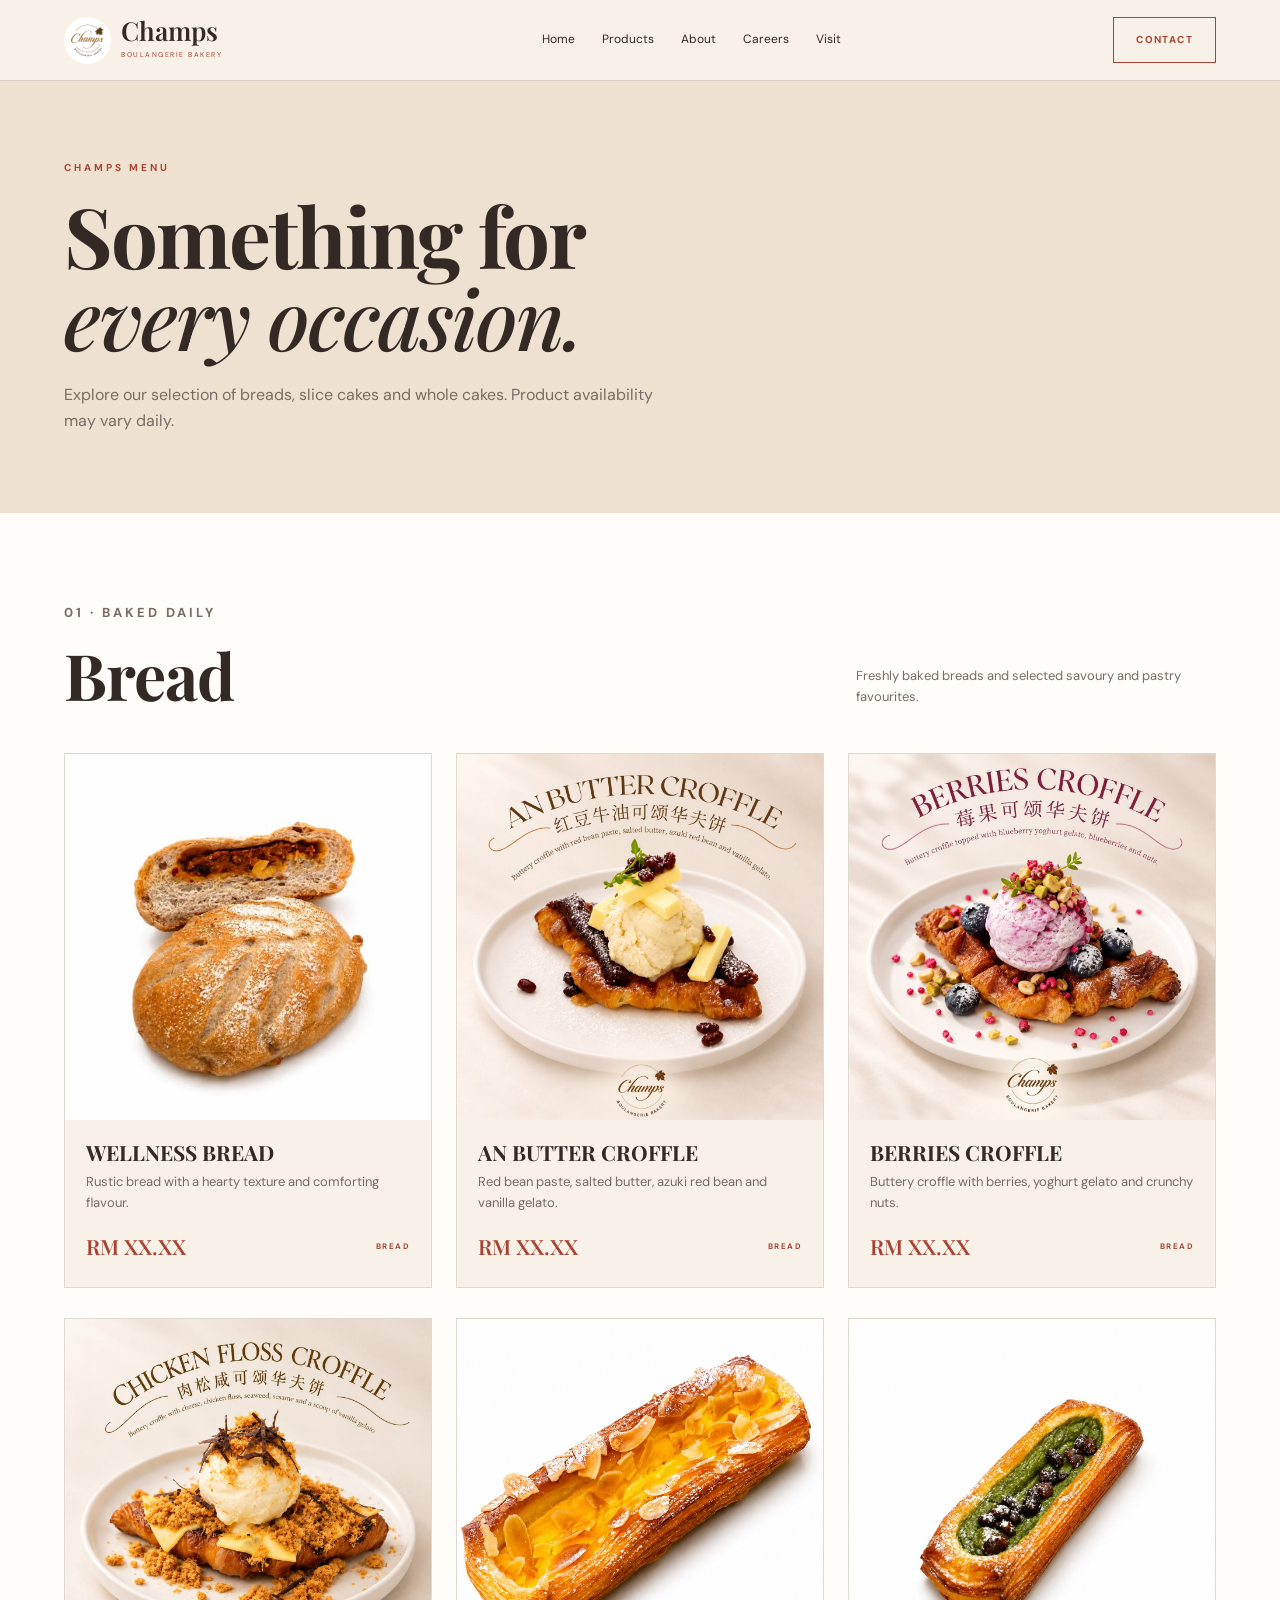
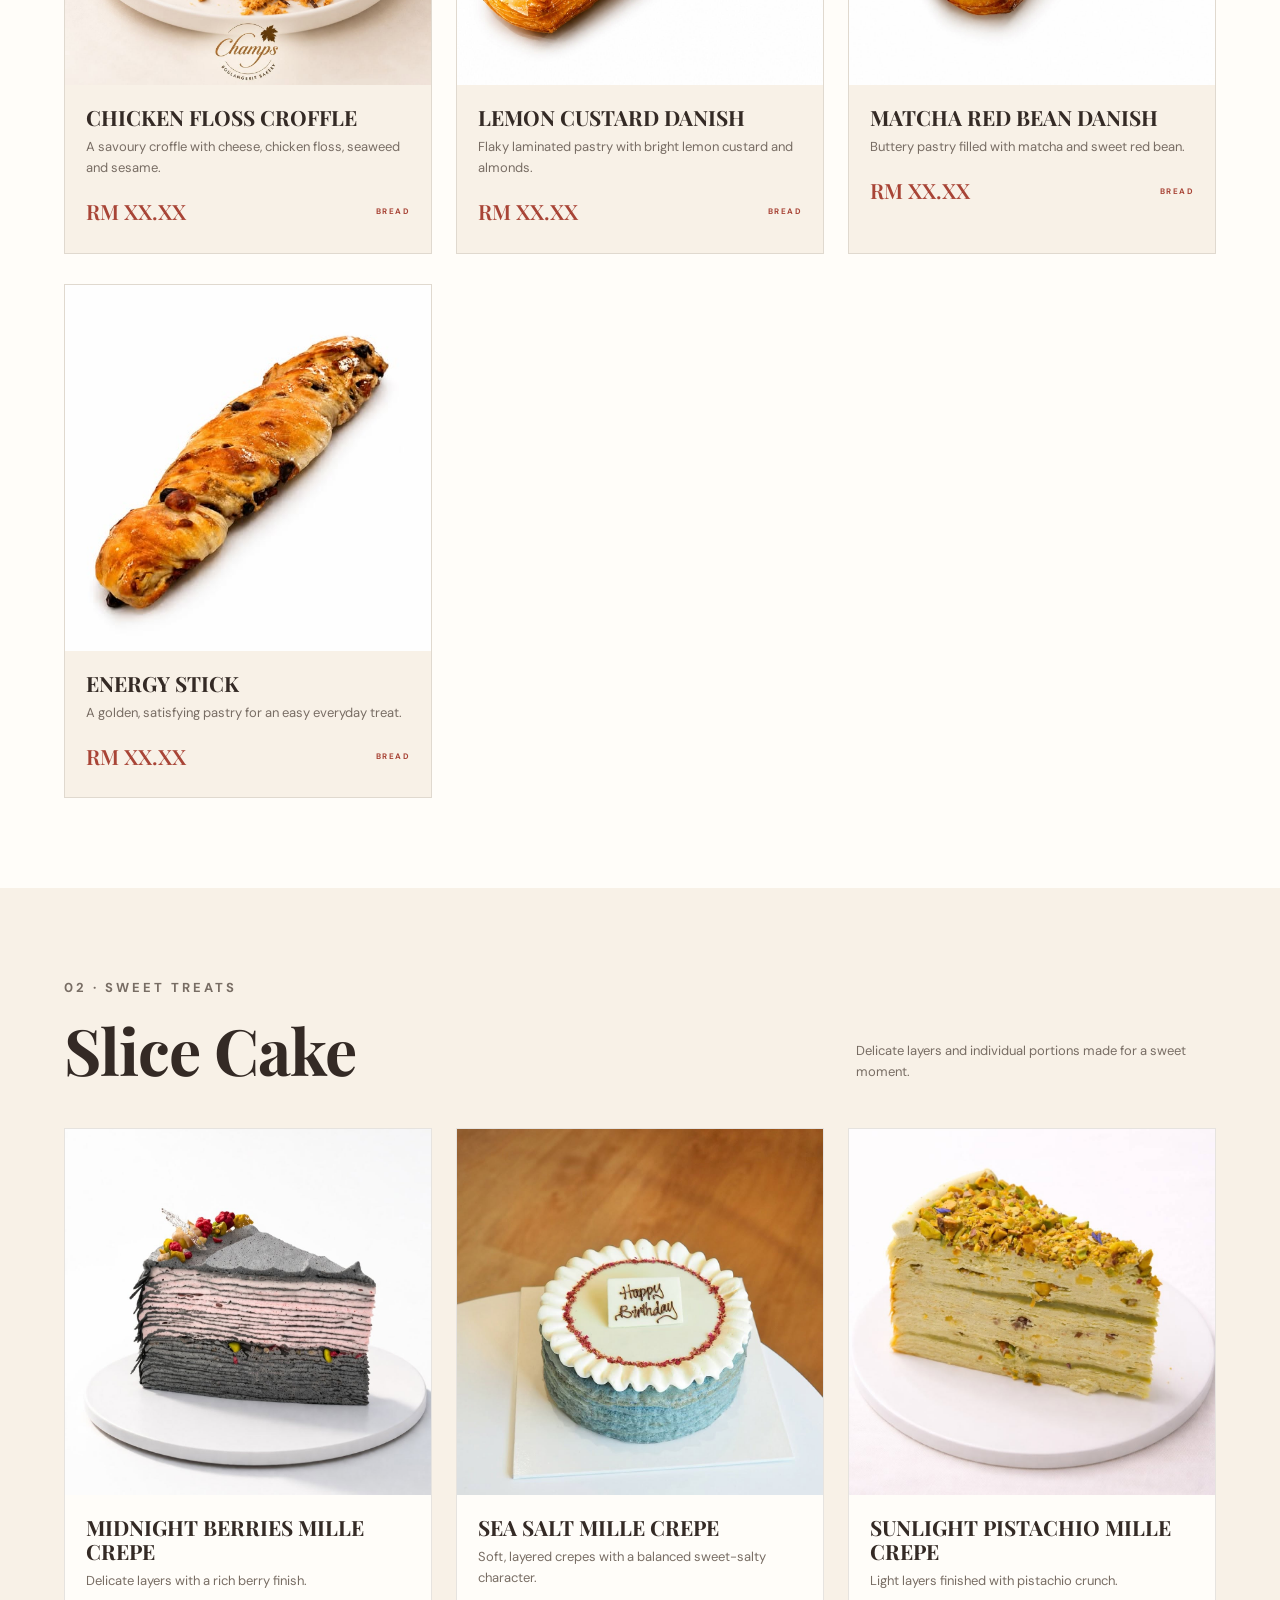
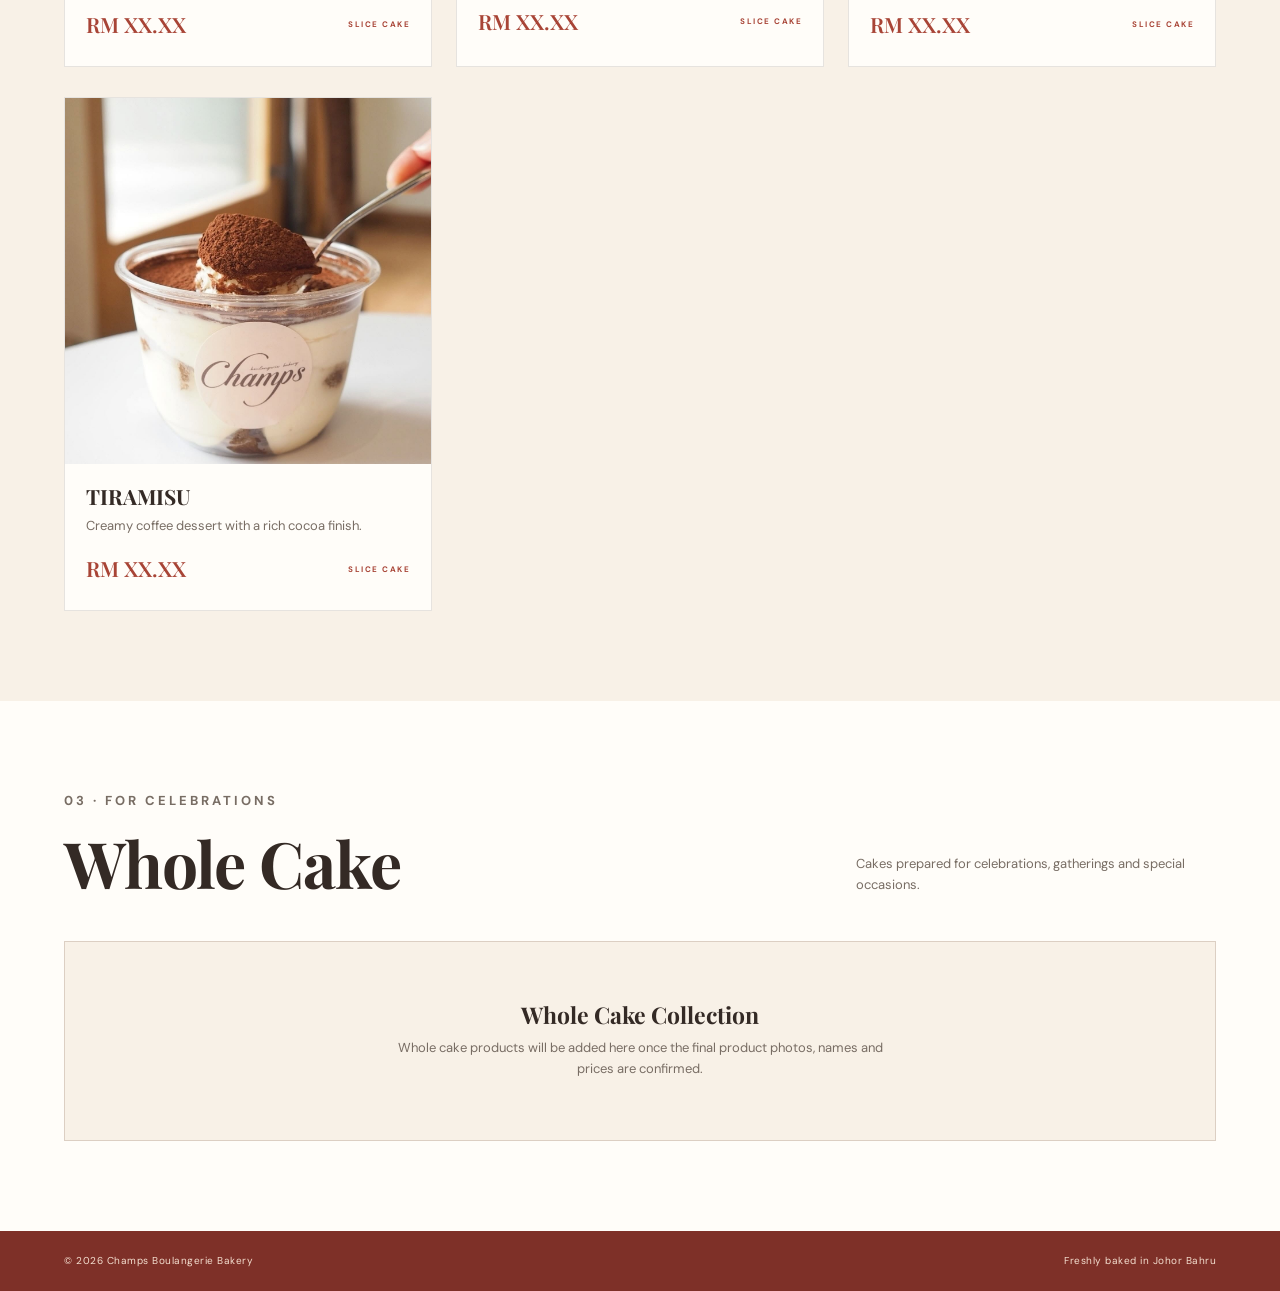
==== products.html @ be572068 "Update menu categories and product page" ====
<!DOCTYPE html>
<html lang="en">
<head>
<meta charset="UTF-8">
<meta name="viewport" content="width=device-width, initial-scale=1.0">
<meta name="description" content="Champs Boulangerie Bakery menu — breads, slice cakes and whole cakes.">
<title>Our Menu | Champs Boulangerie Bakery</title>
<link rel="preconnect" href="https://fonts.googleapis.com">
<link rel="preconnect" href="https://fonts.gstatic.com" crossorigin>
<link href="https://fonts.googleapis.com/css2?family=DM+Sans:wght@400;500;600;700&family=Playfair+Display:wght@500;600;700&display=swap" rel="stylesheet">
<link rel="stylesheet" href="style.css">
</head>
<body>
<header class="header">
<div class="container nav">
<a class="brand" href="index.html"><img src="images/champslogo.jpg" alt="Champs Logo"><span><strong>Champs</strong><small>BOULANGERIE BAKERY</small></span></a>
<nav class="nav-links"><a href="index.html">Home</a><a href="products.html">Products</a><a href="index.html#about">About</a><a href="index.html#careers">Careers</a><a href="index.html#visit">Visit</a></nav>
<a class="nav-cta" href="mailto:Champsplt@gmail.com?subject=Champs%20Bakery%20Enquiry">Contact</a>
</div>
</header>
<main class="menu-page">
<section class="menu-page-header"><div class="container"><p class="eyebrow">CHAMPS MENU</p><h1>Something for<br><em>every occasion.</em></h1><p>Explore our selection of breads, slice cakes and whole cakes. Product availability may vary daily.</p></div></section>

<section class="menu-page-section" id="bread"><div class="container"><div class="menu-section-title"><div><p class="eyebrow">01 · BAKED DAILY</p><h2>Bread</h2></div><p>Freshly baked breads and selected savoury and pastry favourites.</p></div><div class="menu-product-grid">
<article class="menu-product-card"><div class="menu-product-image"><img src="images/wellness-bread.jpg" alt="Wellness Bread"></div><div class="menu-product-info"><h3>WELLNESS BREAD</h3><p>Rustic bread with a hearty texture and comforting flavour.</p><div class="menu-product-bottom"><span class="menu-product-price">RM XX.XX</span><span class="menu-product-tag">BREAD</span></div></div></article>
<article class="menu-product-card"><div class="menu-product-image"><img src="images/an-butter-croffle.jpg" alt="An Butter Croffle"></div><div class="menu-product-info"><h3>AN BUTTER CROFFLE</h3><p>Red bean paste, salted butter, azuki red bean and vanilla gelato.</p><div class="menu-product-bottom"><span class="menu-product-price">RM XX.XX</span><span class="menu-product-tag">BREAD</span></div></div></article>
<article class="menu-product-card"><div class="menu-product-image"><img src="images/berries-croffle.jpg" alt="Berries Croffle"></div><div class="menu-product-info"><h3>BERRIES CROFFLE</h3><p>Buttery croffle with berries, yoghurt gelato and crunchy nuts.</p><div class="menu-product-bottom"><span class="menu-product-price">RM XX.XX</span><span class="menu-product-tag">BREAD</span></div></div></article>
<article class="menu-product-card"><div class="menu-product-image"><img src="images/chicken-floss-croffle.jpg" alt="Chicken Floss Croffle"></div><div class="menu-product-info"><h3>CHICKEN FLOSS CROFFLE</h3><p>A savoury croffle with cheese, chicken floss, seaweed and sesame.</p><div class="menu-product-bottom"><span class="menu-product-price">RM XX.XX</span><span class="menu-product-tag">BREAD</span></div></div></article>
<article class="menu-product-card"><div class="menu-product-image"><img src="images/lemon-custard-danish.jpg" alt="Lemon Custard Danish"></div><div class="menu-product-info"><h3>LEMON CUSTARD DANISH</h3><p>Flaky laminated pastry with bright lemon custard and almonds.</p><div class="menu-product-bottom"><span class="menu-product-price">RM XX.XX</span><span class="menu-product-tag">BREAD</span></div></div></article>
<article class="menu-product-card"><div class="menu-product-image"><img src="images/matcha-red-bean-danish.jpg" alt="Matcha Red Bean Danish"></div><div class="menu-product-info"><h3>MATCHA RED BEAN DANISH</h3><p>Buttery pastry filled with matcha and sweet red bean.</p><div class="menu-product-bottom"><span class="menu-product-price">RM XX.XX</span><span class="menu-product-tag">BREAD</span></div></div></article>
<article class="menu-product-card"><div class="menu-product-image"><img src="images/energy-stick.jpg" alt="Energy Stick"></div><div class="menu-product-info"><h3>ENERGY STICK</h3><p>A golden, satisfying pastry for an easy everyday treat.</p><div class="menu-product-bottom"><span class="menu-product-price">RM XX.XX</span><span class="menu-product-tag">BREAD</span></div></div></article>
</div></div></section>

<section class="menu-page-section" id="slice-cake"><div class="container"><div class="menu-section-title"><div><p class="eyebrow">02 · SWEET TREATS</p><h2>Slice Cake</h2></div><p>Delicate layers and individual portions made for a sweet moment.</p></div><div class="menu-product-grid">
<article class="menu-product-card"><div class="menu-product-image"><img src="images/midnight-berries-mille-crepe.jpg" alt="Midnight Berries Mille Crepe"></div><div class="menu-product-info"><h3>MIDNIGHT BERRIES MILLE CREPE</h3><p>Delicate layers with a rich berry finish.</p><div class="menu-product-bottom"><span class="menu-product-price">RM XX.XX</span><span class="menu-product-tag">SLICE CAKE</span></div></div></article>
<article class="menu-product-card"><div class="menu-product-image"><img src="images/sea-salt-mille-crepe.jpg" alt="Sea Salt Mille Crepe"></div><div class="menu-product-info"><h3>SEA SALT MILLE CREPE</h3><p>Soft, layered crepes with a balanced sweet-salty character.</p><div class="menu-product-bottom"><span class="menu-product-price">RM XX.XX</span><span class="menu-product-tag">SLICE CAKE</span></div></div></article>
<article class="menu-product-card"><div class="menu-product-image"><img src="images/sunlight-pistachio-mille-crepe.jpg" alt="Sunlight Pistachio Mille Crepe"></div><div class="menu-product-info"><h3>SUNLIGHT PISTACHIO MILLE CREPE</h3><p>Light layers finished with pistachio crunch.</p><div class="menu-product-bottom"><span class="menu-product-price">RM XX.XX</span><span class="menu-product-tag">SLICE CAKE</span></div></div></article>
<article class="menu-product-card"><div class="menu-product-image"><img src="images/tiramisu.jpg" alt="Tiramisu"></div><div class="menu-product-info"><h3>TIRAMISU</h3><p>Creamy coffee dessert with a rich cocoa finish.</p><div class="menu-product-bottom"><span class="menu-product-price">RM XX.XX</span><span class="menu-product-tag">SLICE CAKE</span></div></div></article>
</div></div></section>

<section class="menu-page-section" id="whole-cake"><div class="container"><div class="menu-section-title"><div><p class="eyebrow">03 · FOR CELEBRATIONS</p><h2>Whole Cake</h2></div><p>Cakes prepared for celebrations, gatherings and special occasions.</p></div><div class="menu-empty"><h3>Whole Cake Collection</h3><p>Whole cake products will be added here once the final product photos, names and prices are confirmed.</p></div></div></section>
</main>
<footer class="footer"><div class="container footer-inner"><span>© 2026 Champs Boulangerie Bakery</span><span>Freshly baked in Johor Bahru</span></div></footer>
</body>
</html>
---- style.css ----
*{margin:0;padding:0;box-sizing:border-box}:root{--cream:#f8f1e7;--cream2:#efe1d0;--white:#fffdf9;--red:#a84436;--red-dark:#7e3028;--wood:#ad8059;--wood-dark:#684936;--ink:#342a25;--muted:#786d64;--line:rgba(52,42,37,.16)}html{scroll-behavior:smooth;scroll-padding-top:84px}body{font-family:"DM Sans",sans-serif;color:var(--ink);background:var(--cream);line-height:1.6}a{color:inherit;text-decoration:none}img{display:block;width:100%}.container{width:min(1180px,90%);margin:auto}.section{padding:105px 0}.eyebrow{color:var(--red);font-size:10px;font-weight:700;letter-spacing:3px;margin-bottom:18px}.eyebrow.light{color:#f6e8d8}h1,h2,h3{font-family:"Playfair Display",serif}h1{font-size:clamp(52px,6.5vw,88px);line-height:.98;letter-spacing:-2px}h2{font-size:clamp(42px,5vw,68px);line-height:1.03;letter-spacing:-1px}h3{font-size:23px;line-height:1.15}em{font-weight:500}.header{position:fixed;inset:0 0 auto;z-index:1000;background:rgba(248,241,231,.94);backdrop-filter:blur(14px);border-bottom:1px solid var(--line)}.nav{height:80px;display:flex;align-items:center;justify-content:space-between;gap:24px}.brand{display:flex;align-items:center;gap:10px;min-width:205px}.brand img{width:47px;height:47px;object-fit:cover;border-radius:50%}.brand strong{display:block;font-family:"Playfair Display",serif;font-size:26px;line-height:.85;font-weight:600}.brand small{display:block;color:var(--red);font-size:7px;letter-spacing:1.5px;margin-top:7px}.nav-links{display:flex;gap:27px;font-size:12px}.nav-links a:hover,.underlink:hover{color:var(--red)}.nav-cta,.button{display:inline-flex;align-items:center;justify-content:center;min-height:46px;padding:0 22px;font-size:10px;font-weight:700;letter-spacing:1.4px;text-transform:uppercase;transition:.25s}.nav-cta{border:1px solid var(--red);color:var(--red)}.nav-cta:hover{background:var(--red);color:#fff}.menu-button{display:none;border:0;background:none;color:var(--red);font-size:24px}.mobile-nav{display:none}.hero{padding-top:80px;background:var(--cream)}.hero-topline{display:flex;justify-content:space-between;gap:15px;padding:13px 5%;border-bottom:1px solid var(--line);font-size:8px;letter-spacing:2px;color:var(--wood-dark)}.hero-grid{display:grid;grid-template-columns:.82fr 1.18fr;align-items:center;gap:65px;padding-top:55px;padding-bottom:55px}.hero-copy{padding-left:12px}.hero-description{max-width:430px;color:var(--muted);font-size:15px;margin:28px 0 34px}.hero-actions{display:flex;align-items:center;gap:25px;flex-wrap:wrap}.button.red{background:var(--red);color:#fff}.button.red:hover{background:var(--red-dark);transform:translateY(-2px)}.underlink{font-size:11px;font-weight:700;border-bottom:1px solid var(--red);padding-bottom:5px}.hero-slider{min-width:0}.slider-frame{position:relative;border:1px solid rgba(173,128,89,.6);background:var(--white);padding:14px}.slider-frame>img{aspect-ratio:1.15/1;object-fit:cover;transition:opacity .35s}.slider-corner{position:absolute;width:48px;height:48px;border-color:var(--red);z-index:2}.top-left{top:-1px;left:-1px;border-top:4px solid;border-left:4px solid}.bottom-right{bottom:-1px;right:-1px;border-bottom:4px solid;border-right:4px solid}.slider-overlay{position:absolute;left:14px;right:14px;bottom:14px;padding:28px 25px 20px;color:#fff;background:linear-gradient(transparent,rgba(48,33,27,.9))}.slider-label{font-size:9px;letter-spacing:2px;color:#f4d9c7}.slider-overlay h2{font-size:clamp(24px,3vw,42px);margin:7px 0 3px}.slider-overlay p{font-size:10px;letter-spacing:2px}.slider-controls{display:flex;align-items:center;justify-content:center;gap:18px;margin-top:16px}.slider-controls button{border:1px solid var(--red);background:transparent;color:var(--red);width:32px;height:32px;cursor:pointer}.slider-dots{display:flex;gap:7px}.slider-dots button{width:7px;height:7px;min-height:7px;padding:0;border:0;border-radius:50%;background:var(--wood);opacity:.4}.slider-dots button.active{opacity:1;background:var(--red)}.category-bar{background:var(--red);color:#fff}.categories{display:flex;justify-content:center;flex-wrap:wrap}.categories a{padding:18px 27px;font-size:10px;letter-spacing:2px;border-right:1px solid rgba(255,255,255,.25)}.categories a:first-child{border-left:1px solid rgba(255,255,255,.25)}.section-heading{display:flex;justify-content:space-between;align-items:end;gap:40px;margin-bottom:50px}.section-heading>p{max-width:330px;color:var(--muted);font-size:14px}.product-grid{display:grid;grid-template-columns:repeat(3,1fr);gap:34px 24px}.product-card{background:var(--white);border:1px solid rgba(52,42,37,.11);transition:transform .25s,box-shadow .25s}.product-card:hover{transform:translateY(-5px);box-shadow:0 12px 28px rgba(80,55,40,.08)}.product-image{position:relative;background:#fff;overflow:hidden}.product-image img{aspect-ratio:1/1;object-fit:cover;transition:transform .5s}.product-card:hover .product-image img{transform:scale(1.035)}.product-tag{position:absolute;top:13px;left:13px;background:var(--red);color:#fff;font-size:9px;letter-spacing:1.5px;padding:5px 8px}.product-info{padding:21px 22px 25px}.product-info h3{font-size:23px}.product-info p{font-size:13px;color:var(--muted);margin-top:10px}.brand-section{background:var(--cream2);padding:95px 0}.brand-grid{display:grid;grid-template-columns:1fr 1fr;gap:75px;align-items:center}.brand-photo{border:1px solid rgba(104,73,54,.3);padding:12px;background:var(--white)}.brand-photo img{aspect-ratio:1/1;object-fit:cover}.brand-copy p:not(.eyebrow){color:var(--muted);max-width:470px;margin:25px 0}.careers{background:var(--white)}.careers-grid{display:grid;grid-template-columns:1fr 1fr;gap:75px;align-items:center}.careers-copy>p:not(.eyebrow){color:var(--muted);max-width:480px;margin:25px 0}.career-note{border-left:3px solid var(--red);padding:12px 0 12px 18px;margin:25px 0 30px;display:flex;flex-direction:column;gap:2px}.career-note strong{font-family:"Playfair Display",serif;font-size:22px}.career-note span{font-size:12px;color:var(--muted)}.career-note a{color:var(--red);font-weight:700}.poster-frame{border:1px solid rgba(104,73,54,.25);padding:12px;background:var(--cream)}.poster-frame img{max-height:760px;object-fit:contain}.visit{background:var(--cream2)}.visit-grid{display:grid;grid-template-columns:1fr 1fr;gap:75px;align-items:center}.visit-grid>div>p:not(.eyebrow){color:var(--muted);max-width:430px;margin-top:25px}.visit-card{background:var(--white);padding:32px;border:1px solid var(--line)}.visit-line{display:flex;flex-direction:column;gap:4px;padding:18px 0;border-bottom:1px solid var(--line)}.visit-line:first-child{padding-top:0}.visit-line:last-child{border-bottom:0;padding-bottom:0}.visit-line span{font-size:9px;letter-spacing:2px;color:var(--red);font-weight:700}.visit-line strong,.visit-line a{font-size:16px}.visit-line a{color:var(--red)}.contact-strip{background:var(--red);color:#fff;padding:65px 0}.contact-inner{display:flex;justify-content:space-between;align-items:center;gap:30px}.contact-strip h2{font-size:clamp(34px,4vw,54px)}.cream-button{background:var(--cream);color:var(--red)}.cream-button:hover{background:#fff}.footer{background:var(--red-dark);color:#f4dfd0;font-size:10px;letter-spacing:.5px}.footer-inner{display:flex;justify-content:space-between;gap:20px;padding:22px 0}@media(max-width:900px){.nav-links,.nav-cta{display:none}.menu-button{display:block}.mobile-nav{padding:0 5% 18px;flex-direction:column;gap:13px;font-size:13px}.mobile-nav.active{display:flex}.hero-grid,.brand-grid,.careers-grid,.visit-grid{grid-template-columns:1fr;gap:40px}.hero-copy{padding-left:0}.hero-grid{padding-top:40px}.section-heading{align-items:start;flex-direction:column;gap:20px}.product-grid{grid-template-columns:repeat(2,1fr)}.brand-photo{max-width:520px}.contact-inner{align-items:start;flex-direction:column}}@media(max-width:560px){.hero-topline{font-size:7px}.hero-topline span:last-child{display:none}.hero-actions{gap:17px}.categories a{padding:14px 12px;font-size:9px}.product-grid{grid-template-columns:1fr}.section{padding:75px 0}.section-heading{margin-bottom:35px}.footer-inner{flex-direction:column;gap:6px}.slider-overlay{left:14px;right:14px;bottom:14px;padding:45px 18px 15px}.slider-overlay h2{font-size:27px}}

/* =========================
   Menu Category Section
========================= */

.menu-category-grid {
    display: grid;
    grid-template-columns: repeat(3, 1fr);
    gap: 24px;
}

.menu-category-card {
    display: block;
    background: var(--white);
    border: 1px solid rgba(52, 42, 37, 0.12);
    transition: transform 0.3s ease, box-shadow 0.3s ease;
}

.menu-category-card:hover {
    transform: translateY(-6px);
    box-shadow: 0 14px 32px rgba(80, 55, 40, 0.1);
}

.menu-category-image {
    overflow: hidden;
    background: #fff;
}

.menu-category-image img {
    width: 100%;
    aspect-ratio: 1 / 1;
    object-fit: cover;
    transition: transform 0.5s ease;
}

.menu-category-card:hover .menu-category-image img {
    transform: scale(1.04);
}

.menu-category-info {
    padding: 24px 24px 28px;
}

.menu-category-info > span {
    display: block;
    color: var(--red);
    font-size: 9px;
    font-weight: 700;
    letter-spacing: 2px;
    margin-bottom: 10px;
}

.menu-category-info h3 {
    font-size: 26px;
    margin-bottom: 10px;
}

.menu-category-info p {
    color: var(--muted);
    font-size: 13px;
    line-height: 1.6;
    margin-bottom: 20px;
}

.menu-category-info strong {
    color: var(--red);
    font-size: 10px;
    letter-spacing: 1.5px;
}

.whole-cake-placeholder {
    aspect-ratio: 1 / 1;
    display: flex;
    align-items: center;
    justify-content: center;
    background: linear-gradient(135deg, var(--cream2), var(--cream));
}

.whole-cake-placeholder div {
    text-align: center;
}

.whole-cake-placeholder span {
    display: block;
    color: var(--red);
    font-size: 9px;
    letter-spacing: 3px;
    margin-bottom: 10px;
}

.whole-cake-placeholder strong {
    display: block;
    color: var(--wood-dark);
    font-family: "Playfair Display", serif;
    font-size: 28px;
}

/* =========================
   Menu Page
========================= */

.menu-page {
    padding-top: 80px;
}

.menu-page-header {
    background: var(--cream2);
    padding: 80px 0;
}

.menu-page-header h1 {
    max-width: 800px;
}

.menu-page-header p:not(.eyebrow) {
    max-width: 600px;
    color: var(--muted);
    margin-top: 25px;
}

.menu-page-section {
    padding: 90px 0;
}

.menu-page-section:nth-child(even) {
    background: var(--white);
}

.menu-section-title {
    display: flex;
    justify-content: space-between;
    align-items: end;
    gap: 30px;
    margin-bottom: 45px;
}

.menu-section-title h2 {
    margin: 0;
}

.menu-section-title p {
    max-width: 360px;
    color: var(--muted);
    font-size: 13px;
}

.menu-product-grid {
    display: grid;
    grid-template-columns: repeat(3, 1fr);
    gap: 30px 24px;
}

.menu-product-card {
    background: var(--white);
    border: 1px solid rgba(52, 42, 37, 0.12);
}

.menu-page-section:nth-child(even) .menu-product-card {
    background: var(--cream);
}

.menu-product-image {
    overflow: hidden;
}

.menu-product-image img {
    width: 100%;
    aspect-ratio: 1 / 1;
    object-fit: cover;
}

.menu-product-info {
    padding: 20px 21px 24px;
}

.menu-product-info h3 {
    font-size: 21px;
    margin-bottom: 8px;
}

.menu-product-info p {
    color: var(--muted);
    font-size: 13px;
    margin-bottom: 16px;
}

.menu-product-bottom {
    display: flex;
    justify-content: space-between;
    align-items: center;
    gap: 15px;
}

.menu-product-price {
    color: var(--red);
    font-family: "Playfair Display", serif;
    font-size: 21px;
    font-weight: 600;
}

.menu-product-tag {
    font-size: 8px;
    letter-spacing: 1.5px;
    color: var(--red);
    font-weight: 700;
}

.menu-empty {
    border: 1px solid rgba(104, 73, 54, 0.2);
    background: var(--cream);
    padding: 60px 30px;
    text-align: center;
}

.menu-empty h3 {
    margin-bottom: 10px;
}

.menu-empty p {
    max-width: 500px;
    margin: auto;
    color: var(--muted);
    font-size: 13px;
}

@media (max-width: 900px) {
    .menu-category-grid {
        grid-template-columns: 1fr;
        max-width: 650px;
        margin: auto;
    }

    .menu-product-grid {
        grid-template-columns: repeat(2, 1fr);
    }

    .menu-section-title {
        align-items: start;
        flex-direction: column;
    }
}

@media (max-width: 560px) {
    .menu-page-header {
        padding: 60px 0;
    }

    .menu-page-section {
        padding: 65px 0;
    }

    .menu-product-grid {
        grid-template-columns: 1fr;
    }

    .menu-category-info h3 {
        font-size: 24px;
    }
}
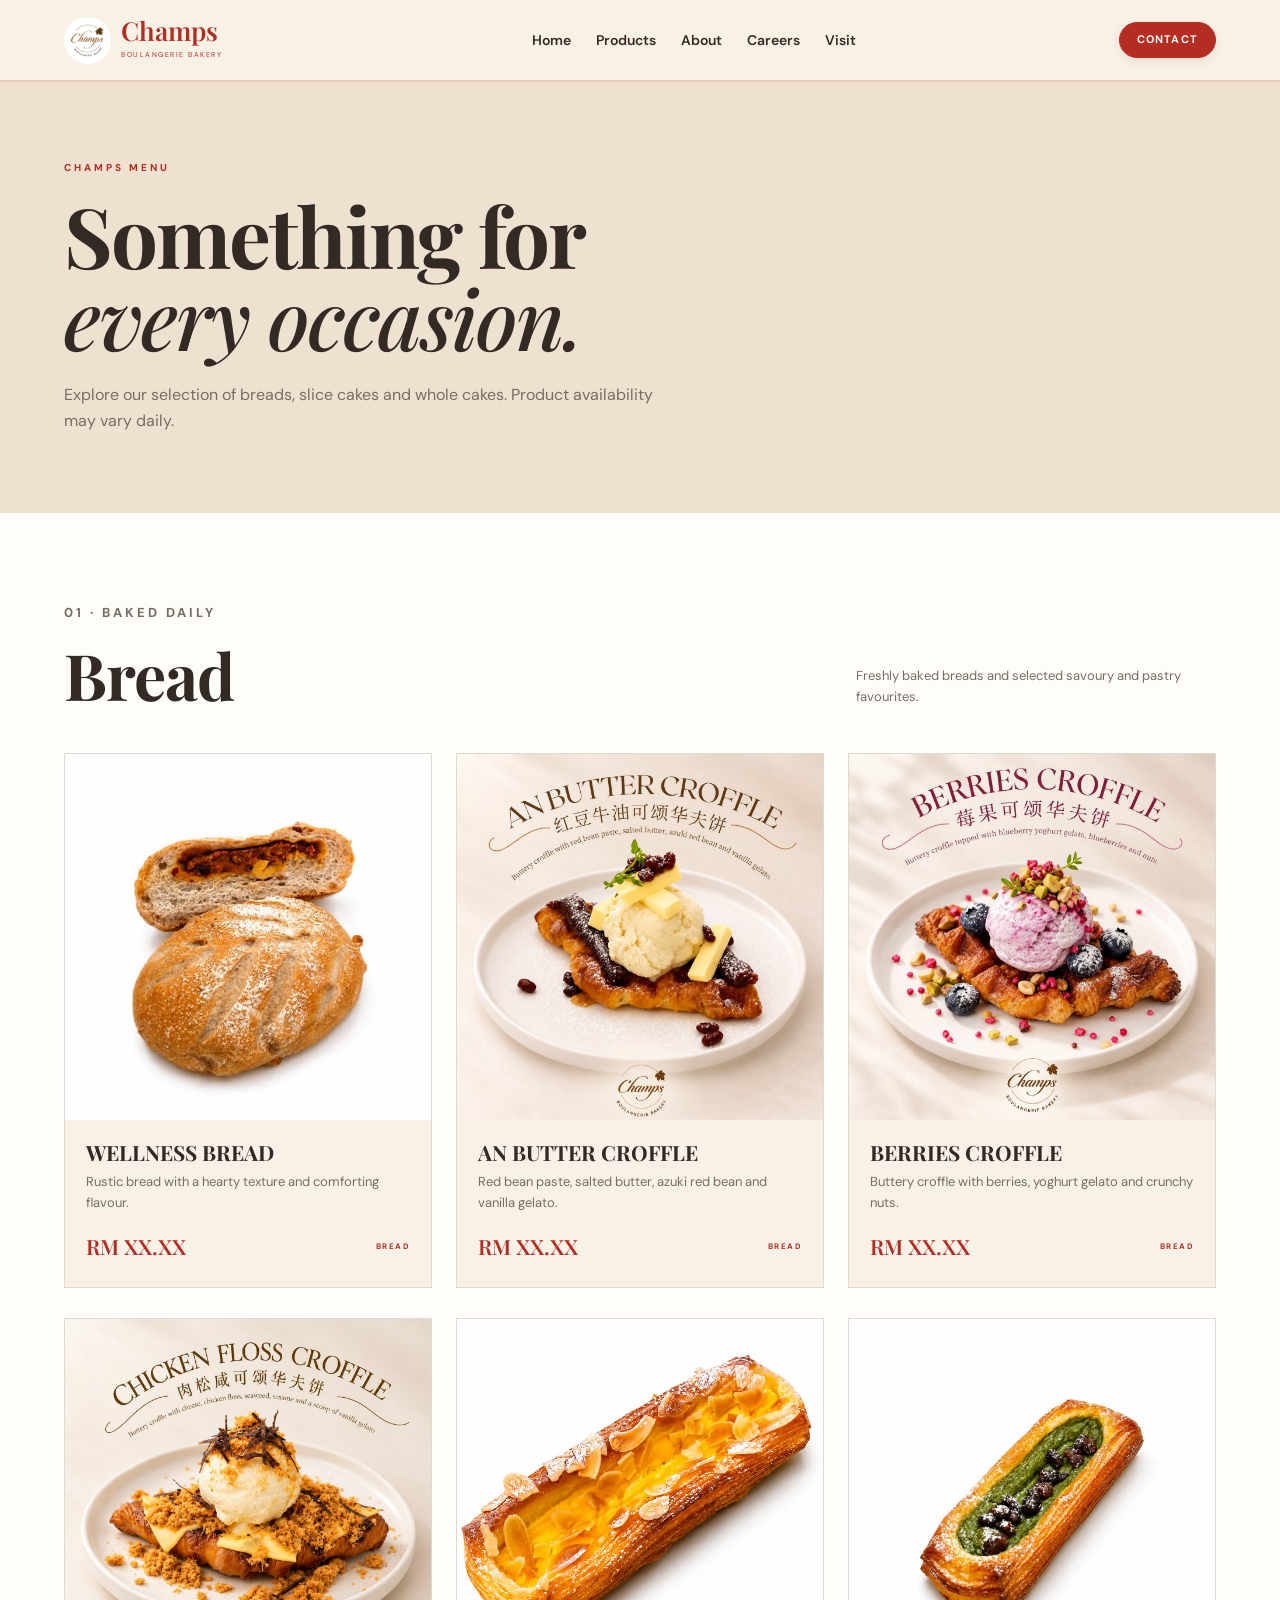
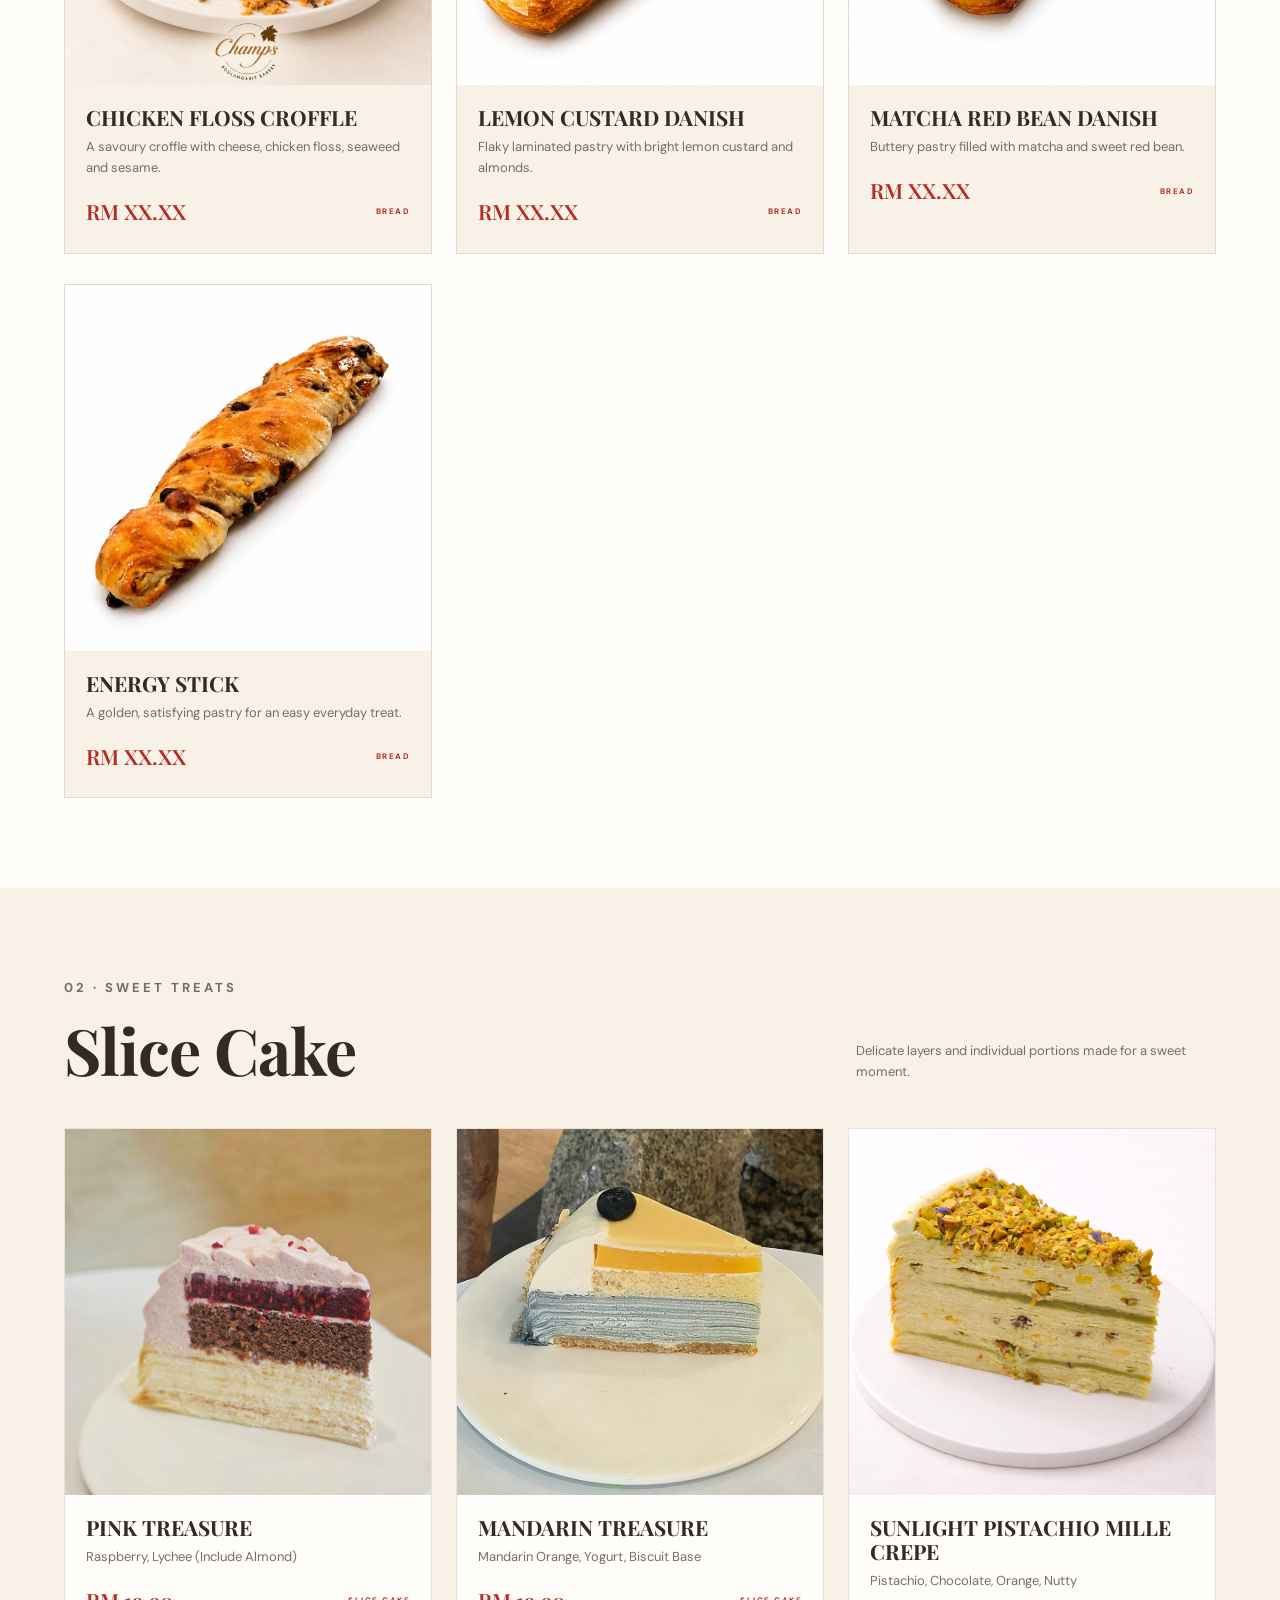
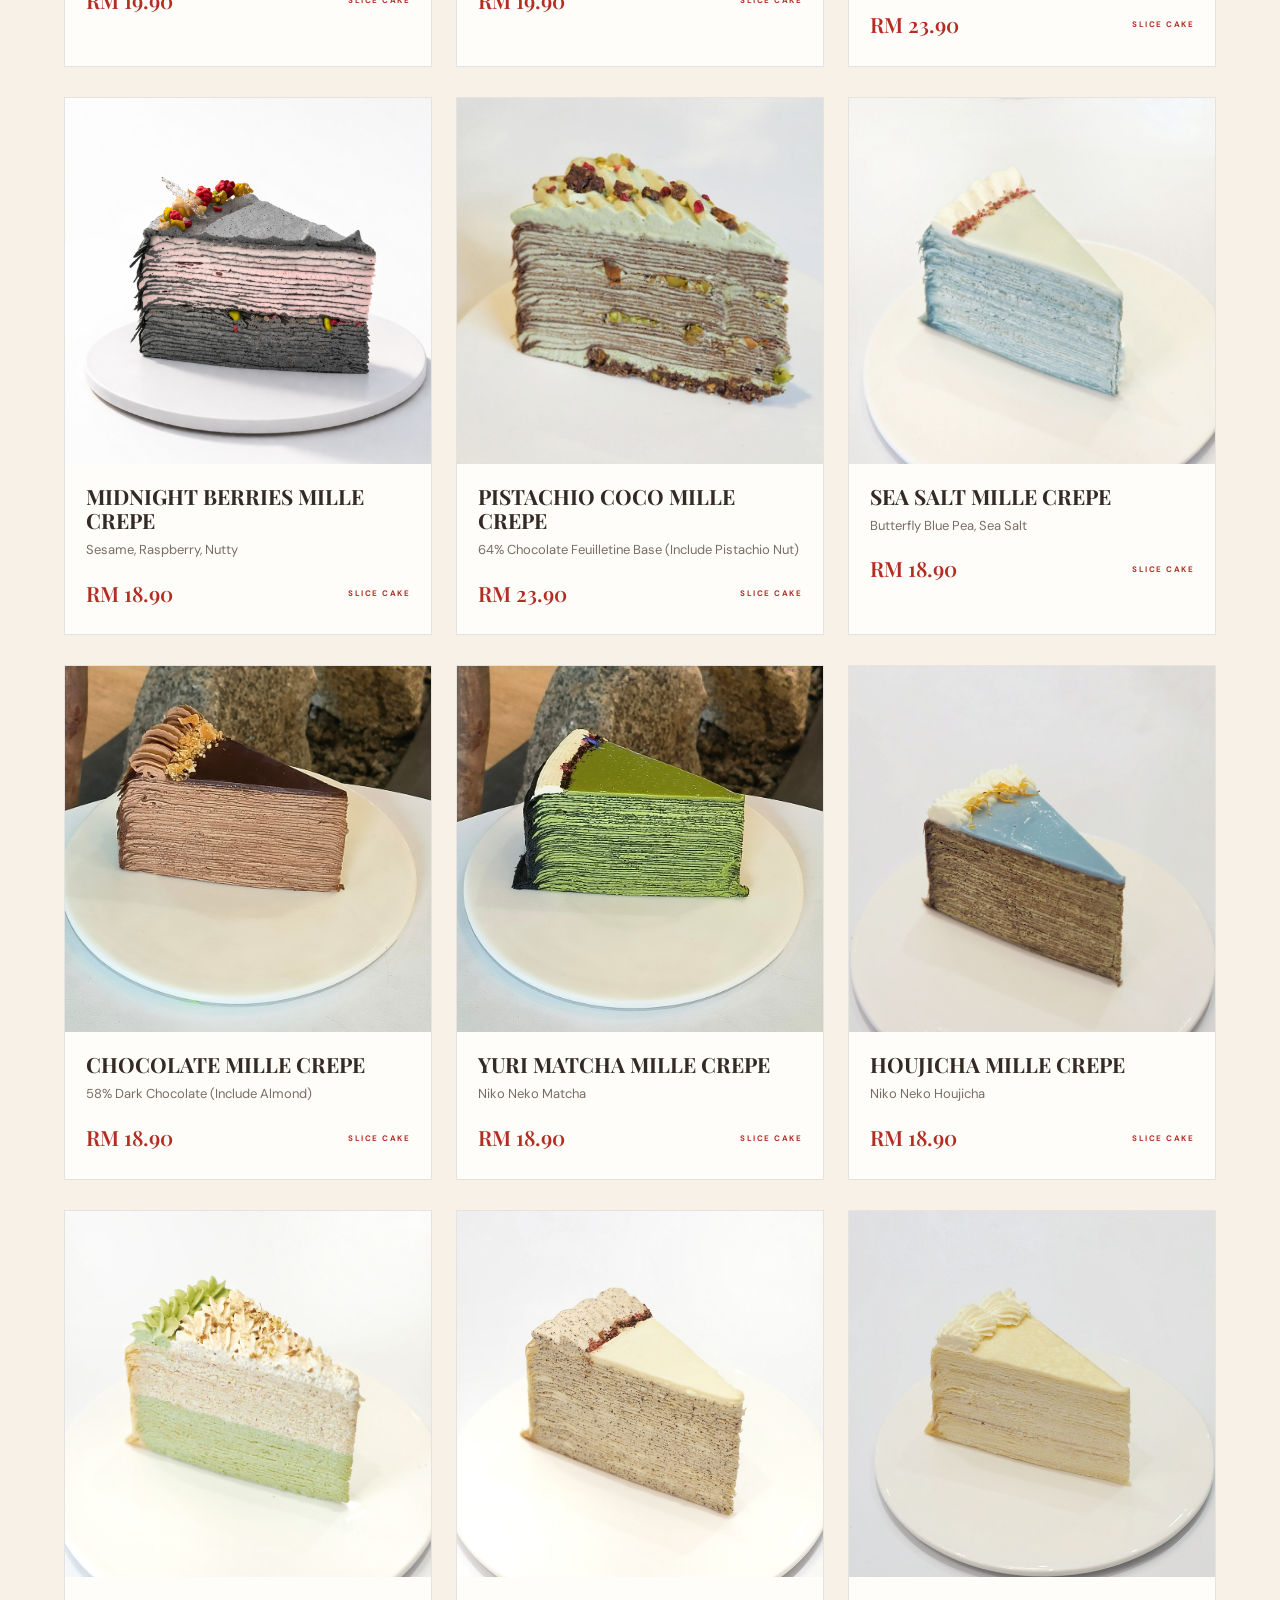
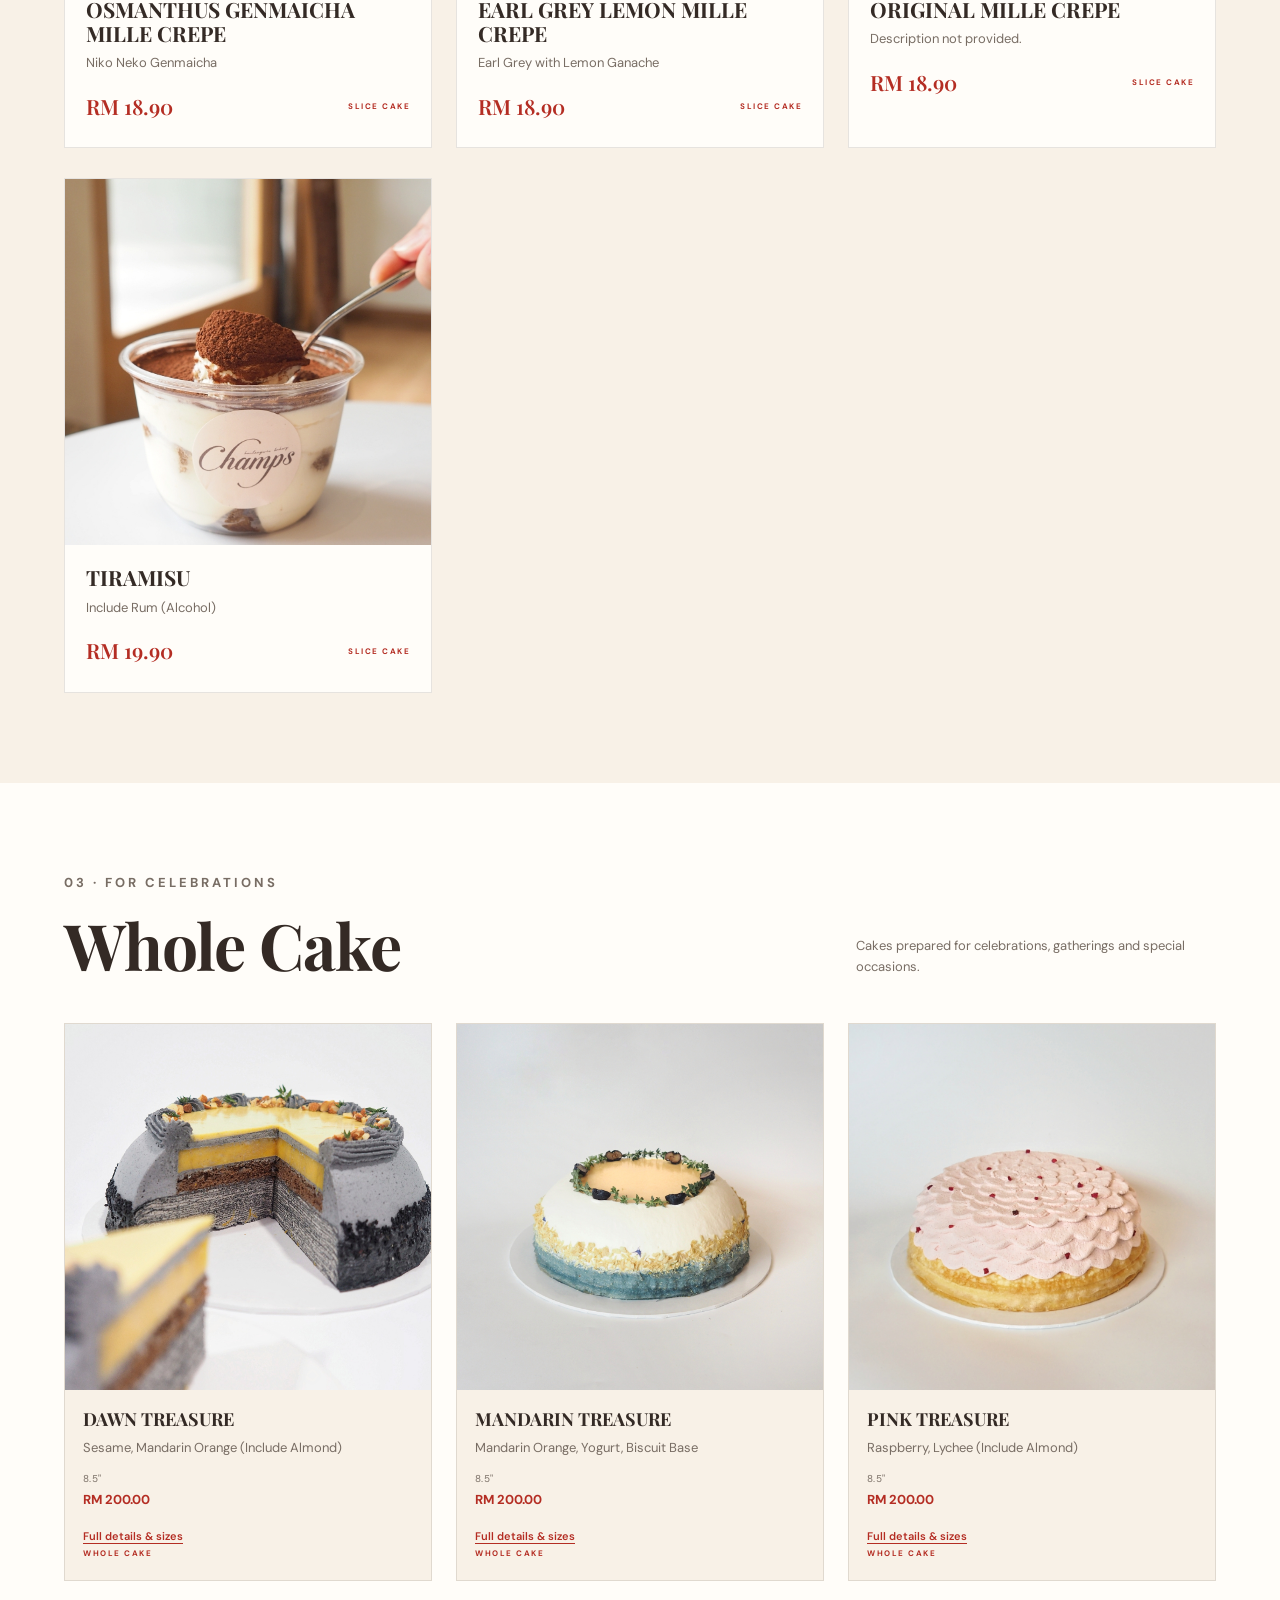
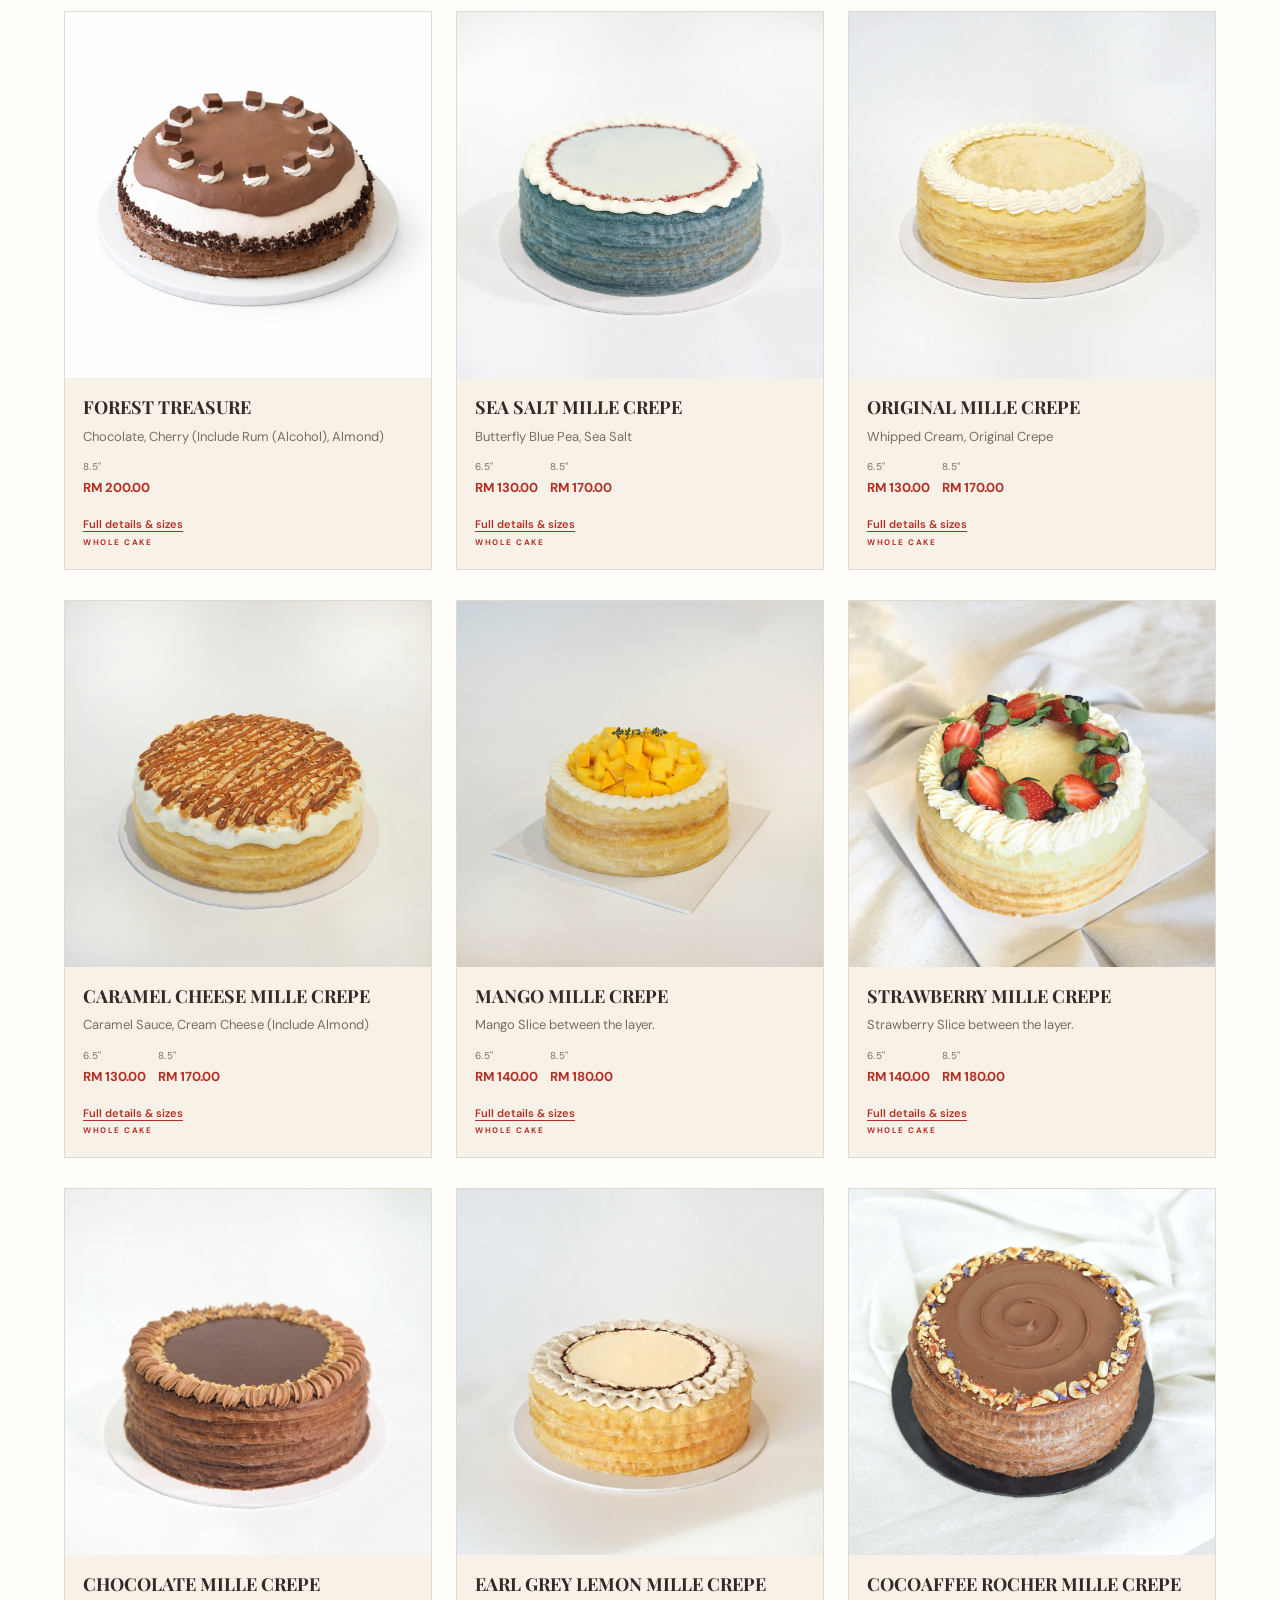
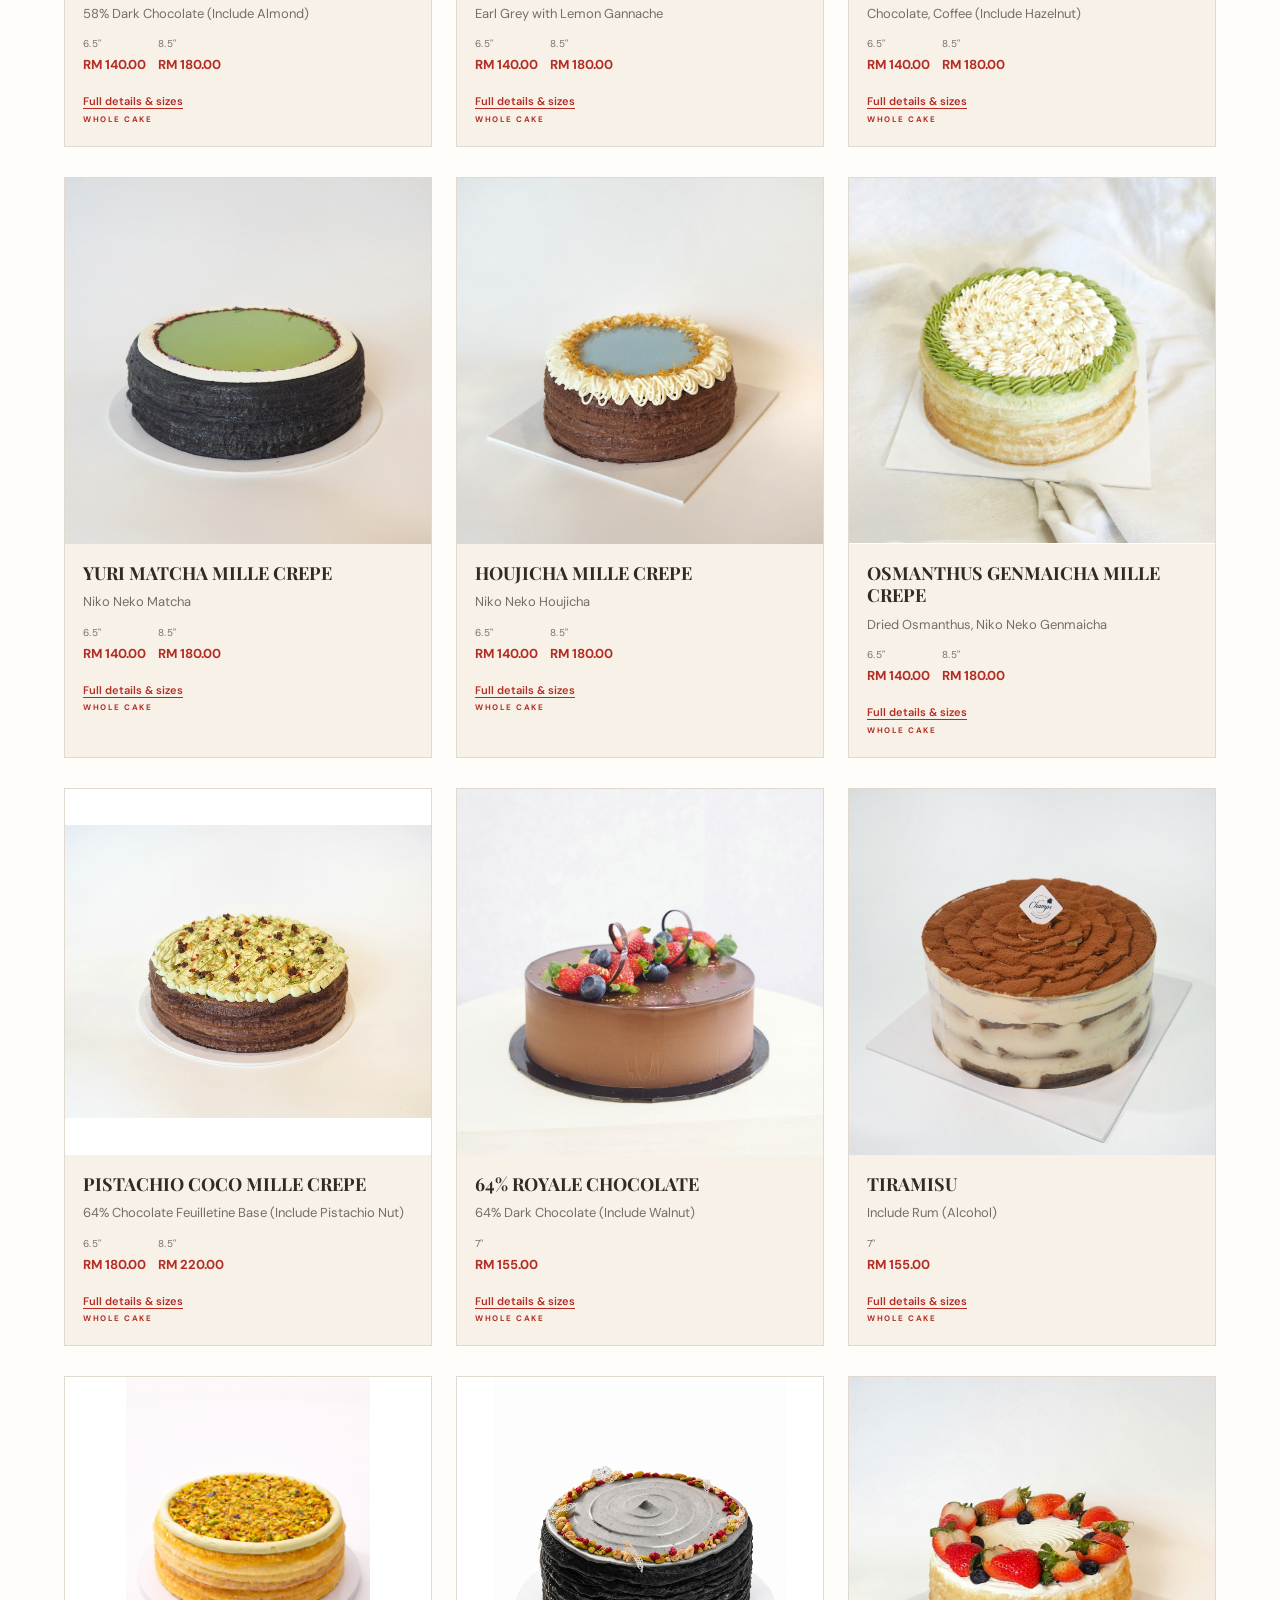
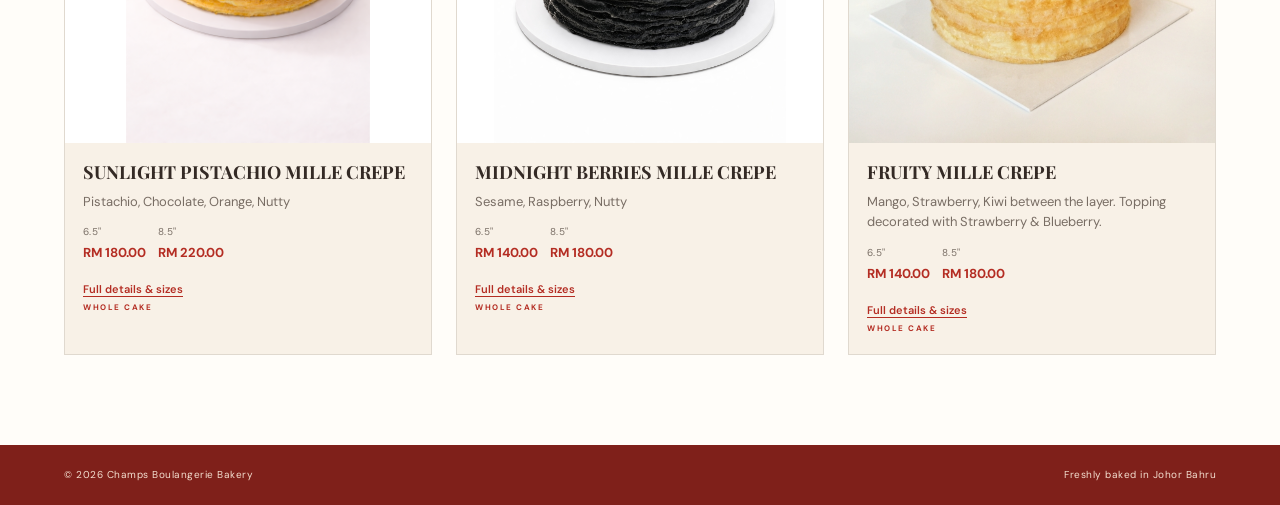
==== commit 1ee3f47e: "Update website" ====
--- a/products.html
+++ b/products.html
@@ -15,31 +15,203 @@
 <div class="container nav">
 <a class="brand" href="index.html"><img src="images/champslogo.jpg" alt="Champs Logo"><span><strong>Champs</strong><small>BOULANGERIE BAKERY</small></span></a>
 <nav class="nav-links"><a href="index.html">Home</a><a href="products.html">Products</a><a href="index.html#about">About</a><a href="index.html#careers">Careers</a><a href="index.html#visit">Visit</a></nav>
-<a class="nav-cta" href="mailto:Champsplt@gmail.com?subject=Champs%20Bakery%20Enquiry">Contact</a>
-</div>
+<button class="nav-cta champs-contact-trigger" type="button" aria-haspopup="dialog">Contact</button>
+<button class="menu-button" id="menuButton" type="button" aria-label="Open navigation" aria-controls="mobileNav" aria-expanded="false">☰</button>
+</div>
+<nav class="mobile-nav" id="mobileNav" aria-label="Mobile navigation">
+<a href="index.html">Home</a>
+<a href="products.html">Products</a>
+<a href="index.html#about">About</a>
+<a href="index.html#careers">Careers</a>
+<button class="champs-contact-trigger champs-nav-contact" type="button" aria-haspopup="dialog">Contact</button>
+<a href="index.html#visit">Visit</a>
+</nav>
 </header>
 <main class="menu-page">
 <section class="menu-page-header"><div class="container"><p class="eyebrow">CHAMPS MENU</p><h1>Something for<br><em>every occasion.</em></h1><p>Explore our selection of breads, slice cakes and whole cakes. Product availability may vary daily.</p></div></section>
 
 <section class="menu-page-section" id="bread"><div class="container"><div class="menu-section-title"><div><p class="eyebrow">01 · BAKED DAILY</p><h2>Bread</h2></div><p>Freshly baked breads and selected savoury and pastry favourites.</p></div><div class="menu-product-grid">
-<article class="menu-product-card"><div class="menu-product-image"><img src="images/wellness-bread.jpg" alt="Wellness Bread"></div><div class="menu-product-info"><h3>WELLNESS BREAD</h3><p>Rustic bread with a hearty texture and comforting flavour.</p><div class="menu-product-bottom"><span class="menu-product-price">RM XX.XX</span><span class="menu-product-tag">BREAD</span></div></div></article>
-<article class="menu-product-card"><div class="menu-product-image"><img src="images/an-butter-croffle.jpg" alt="An Butter Croffle"></div><div class="menu-product-info"><h3>AN BUTTER CROFFLE</h3><p>Red bean paste, salted butter, azuki red bean and vanilla gelato.</p><div class="menu-product-bottom"><span class="menu-product-price">RM XX.XX</span><span class="menu-product-tag">BREAD</span></div></div></article>
-<article class="menu-product-card"><div class="menu-product-image"><img src="images/berries-croffle.jpg" alt="Berries Croffle"></div><div class="menu-product-info"><h3>BERRIES CROFFLE</h3><p>Buttery croffle with berries, yoghurt gelato and crunchy nuts.</p><div class="menu-product-bottom"><span class="menu-product-price">RM XX.XX</span><span class="menu-product-tag">BREAD</span></div></div></article>
-<article class="menu-product-card"><div class="menu-product-image"><img src="images/chicken-floss-croffle.jpg" alt="Chicken Floss Croffle"></div><div class="menu-product-info"><h3>CHICKEN FLOSS CROFFLE</h3><p>A savoury croffle with cheese, chicken floss, seaweed and sesame.</p><div class="menu-product-bottom"><span class="menu-product-price">RM XX.XX</span><span class="menu-product-tag">BREAD</span></div></div></article>
-<article class="menu-product-card"><div class="menu-product-image"><img src="images/lemon-custard-danish.jpg" alt="Lemon Custard Danish"></div><div class="menu-product-info"><h3>LEMON CUSTARD DANISH</h3><p>Flaky laminated pastry with bright lemon custard and almonds.</p><div class="menu-product-bottom"><span class="menu-product-price">RM XX.XX</span><span class="menu-product-tag">BREAD</span></div></div></article>
-<article class="menu-product-card"><div class="menu-product-image"><img src="images/matcha-red-bean-danish.jpg" alt="Matcha Red Bean Danish"></div><div class="menu-product-info"><h3>MATCHA RED BEAN DANISH</h3><p>Buttery pastry filled with matcha and sweet red bean.</p><div class="menu-product-bottom"><span class="menu-product-price">RM XX.XX</span><span class="menu-product-tag">BREAD</span></div></div></article>
-<article class="menu-product-card"><div class="menu-product-image"><img src="images/energy-stick.jpg" alt="Energy Stick"></div><div class="menu-product-info"><h3>ENERGY STICK</h3><p>A golden, satisfying pastry for an easy everyday treat.</p><div class="menu-product-bottom"><span class="menu-product-price">RM XX.XX</span><span class="menu-product-tag">BREAD</span></div></div></article>
+<article class="menu-product-card"><div class="menu-product-image"><button class="product-image-button" type="button" aria-label="View full image of Wellness Bread"><img src="images/wellness-bread.jpg" alt="Wellness Bread"></button></div><div class="menu-product-info"><h3>WELLNESS BREAD</h3><p>Rustic bread with a hearty texture and comforting flavour.</p><div class="menu-product-bottom"><span class="menu-product-price">RM XX.XX</span><span class="menu-product-tag">BREAD</span></div></div></article>
+<article class="menu-product-card"><div class="menu-product-image"><button class="product-image-button" type="button" aria-label="View full image of An Butter Croffle"><img src="images/an-butter-croffle.jpg" alt="An Butter Croffle"></button></div><div class="menu-product-info"><h3>AN BUTTER CROFFLE</h3><p>Red bean paste, salted butter, azuki red bean and vanilla gelato.</p><div class="menu-product-bottom"><span class="menu-product-price">RM XX.XX</span><span class="menu-product-tag">BREAD</span></div></div></article>
+<article class="menu-product-card"><div class="menu-product-image"><button class="product-image-button" type="button" aria-label="View full image of Berries Croffle"><img src="images/berries-croffle.jpg" alt="Berries Croffle"></button></div><div class="menu-product-info"><h3>BERRIES CROFFLE</h3><p>Buttery croffle with berries, yoghurt gelato and crunchy nuts.</p><div class="menu-product-bottom"><span class="menu-product-price">RM XX.XX</span><span class="menu-product-tag">BREAD</span></div></div></article>
+<article class="menu-product-card"><div class="menu-product-image"><button class="product-image-button" type="button" aria-label="View full image of Chicken Floss Croffle"><img src="images/chicken-floss-croffle.jpg" alt="Chicken Floss Croffle"></button></div><div class="menu-product-info"><h3>CHICKEN FLOSS CROFFLE</h3><p>A savoury croffle with cheese, chicken floss, seaweed and sesame.</p><div class="menu-product-bottom"><span class="menu-product-price">RM XX.XX</span><span class="menu-product-tag">BREAD</span></div></div></article>
+<article class="menu-product-card"><div class="menu-product-image"><button class="product-image-button" type="button" aria-label="View full image of Lemon Custard Danish"><img src="images/lemon-custard-danish.jpg" alt="Lemon Custard Danish"></button></div><div class="menu-product-info"><h3>LEMON CUSTARD DANISH</h3><p>Flaky laminated pastry with bright lemon custard and almonds.</p><div class="menu-product-bottom"><span class="menu-product-price">RM XX.XX</span><span class="menu-product-tag">BREAD</span></div></div></article>
+<article class="menu-product-card"><div class="menu-product-image"><button class="product-image-button" type="button" aria-label="View full image of Matcha Red Bean Danish"><img src="images/matcha-red-bean-danish.jpg" alt="Matcha Red Bean Danish"></button></div><div class="menu-product-info"><h3>MATCHA RED BEAN DANISH</h3><p>Buttery pastry filled with matcha and sweet red bean.</p><div class="menu-product-bottom"><span class="menu-product-price">RM XX.XX</span><span class="menu-product-tag">BREAD</span></div></div></article>
+<article class="menu-product-card"><div class="menu-product-image"><button class="product-image-button" type="button" aria-label="View full image of Energy Stick"><img src="images/energy-stick.jpg" alt="Energy Stick"></button></div><div class="menu-product-info"><h3>ENERGY STICK</h3><p>A golden, satisfying pastry for an easy everyday treat.</p><div class="menu-product-bottom"><span class="menu-product-price">RM XX.XX</span><span class="menu-product-tag">BREAD</span></div></div></article>
 </div></div></section>
 
 <section class="menu-page-section" id="slice-cake"><div class="container"><div class="menu-section-title"><div><p class="eyebrow">02 · SWEET TREATS</p><h2>Slice Cake</h2></div><p>Delicate layers and individual portions made for a sweet moment.</p></div><div class="menu-product-grid">
-<article class="menu-product-card"><div class="menu-product-image"><img src="images/midnight-berries-mille-crepe.jpg" alt="Midnight Berries Mille Crepe"></div><div class="menu-product-info"><h3>MIDNIGHT BERRIES MILLE CREPE</h3><p>Delicate layers with a rich berry finish.</p><div class="menu-product-bottom"><span class="menu-product-price">RM XX.XX</span><span class="menu-product-tag">SLICE CAKE</span></div></div></article>
-<article class="menu-product-card"><div class="menu-product-image"><img src="images/sea-salt-mille-crepe.jpg" alt="Sea Salt Mille Crepe"></div><div class="menu-product-info"><h3>SEA SALT MILLE CREPE</h3><p>Soft, layered crepes with a balanced sweet-salty character.</p><div class="menu-product-bottom"><span class="menu-product-price">RM XX.XX</span><span class="menu-product-tag">SLICE CAKE</span></div></div></article>
-<article class="menu-product-card"><div class="menu-product-image"><img src="images/sunlight-pistachio-mille-crepe.jpg" alt="Sunlight Pistachio Mille Crepe"></div><div class="menu-product-info"><h3>SUNLIGHT PISTACHIO MILLE CREPE</h3><p>Light layers finished with pistachio crunch.</p><div class="menu-product-bottom"><span class="menu-product-price">RM XX.XX</span><span class="menu-product-tag">SLICE CAKE</span></div></div></article>
-<article class="menu-product-card"><div class="menu-product-image"><img src="images/tiramisu.jpg" alt="Tiramisu"></div><div class="menu-product-info"><h3>TIRAMISU</h3><p>Creamy coffee dessert with a rich cocoa finish.</p><div class="menu-product-bottom"><span class="menu-product-price">RM XX.XX</span><span class="menu-product-tag">SLICE CAKE</span></div></div></article>
+<article class="menu-product-card slice-cake-card"><div class="menu-product-image"><button class="product-image-button" type="button" aria-label="View full image of Pink Treasure"><img src="images/slice-pink-treasure.jpeg" alt="Pink Treasure" loading="lazy"></button></div><div class="menu-product-info"><h3>PINK TREASURE</h3><p>Raspberry, Lychee (Include Almond)</p><div class="menu-product-bottom"><span class="menu-product-price">RM 19.90</span><span class="menu-product-tag">SLICE CAKE</span></div></div></article>
+<article class="menu-product-card slice-cake-card"><div class="menu-product-image"><button class="product-image-button" type="button" aria-label="View full image of Mandarin Treasure"><img src="images/slice-mandarin-treasure.jpeg" alt="Mandarin Treasure" loading="lazy"></button></div><div class="menu-product-info"><h3>MANDARIN TREASURE</h3><p>Mandarin Orange, Yogurt, Biscuit Base</p><div class="menu-product-bottom"><span class="menu-product-price">RM 19.90</span><span class="menu-product-tag">SLICE CAKE</span></div></div></article>
+<article class="menu-product-card slice-cake-card"><div class="menu-product-image"><button class="product-image-button" type="button" aria-label="View full image of Sunlight Pistachio Mille Crepe"><img src="images/slice-sunlight-pistachio-mille-crepe.png" alt="Sunlight Pistachio Mille Crepe" loading="lazy"></button></div><div class="menu-product-info"><h3>SUNLIGHT PISTACHIO MILLE CREPE</h3><p>Pistachio, Chocolate, Orange, Nutty</p><div class="menu-product-bottom"><span class="menu-product-price">RM 23.90</span><span class="menu-product-tag">SLICE CAKE</span></div></div></article>
+<article class="menu-product-card slice-cake-card"><div class="menu-product-image"><button class="product-image-button" type="button" aria-label="View full image of Midnight Berries Mille Crepe"><img src="images/slice-midnight-berries-mille-crepe.png" alt="Midnight Berries Mille Crepe" loading="lazy"></button></div><div class="menu-product-info"><h3>MIDNIGHT BERRIES MILLE CREPE</h3><p>Sesame, Raspberry, Nutty</p><div class="menu-product-bottom"><span class="menu-product-price">RM 18.90</span><span class="menu-product-tag">SLICE CAKE</span></div></div></article>
+<article class="menu-product-card slice-cake-card"><div class="menu-product-image"><button class="product-image-button" type="button" aria-label="View full image of Pistachio Coco Mille Crepe"><img src="images/slice-pistachio-coco-mille-crepe.jpeg" alt="Pistachio Coco Mille Crepe" loading="lazy"></button></div><div class="menu-product-info"><h3>PISTACHIO COCO MILLE CREPE</h3><p>64% Chocolate Feuilletine Base (Include Pistachio Nut)</p><div class="menu-product-bottom"><span class="menu-product-price">RM 23.90</span><span class="menu-product-tag">SLICE CAKE</span></div></div></article>
+<article class="menu-product-card slice-cake-card"><div class="menu-product-image"><button class="product-image-button" type="button" aria-label="View full image of Sea Salt Mille Crepe"><img src="images/slice-sea-salt-mille-crepe.jpeg" alt="Sea Salt Mille Crepe" loading="lazy"></button></div><div class="menu-product-info"><h3>SEA SALT MILLE CREPE</h3><p>Butterfly Blue Pea, Sea Salt</p><div class="menu-product-bottom"><span class="menu-product-price">RM 18.90</span><span class="menu-product-tag">SLICE CAKE</span></div></div></article>
+<article class="menu-product-card slice-cake-card"><div class="menu-product-image"><button class="product-image-button" type="button" aria-label="View full image of Chocolate Mille Crepe"><img src="images/slice-chocolate-mille-crepe.jpeg" alt="Chocolate Mille Crepe" loading="lazy"></button></div><div class="menu-product-info"><h3>CHOCOLATE MILLE CREPE</h3><p>58% Dark Chocolate (Include Almond)</p><div class="menu-product-bottom"><span class="menu-product-price">RM 18.90</span><span class="menu-product-tag">SLICE CAKE</span></div></div></article>
+<article class="menu-product-card slice-cake-card"><div class="menu-product-image"><button class="product-image-button" type="button" aria-label="View full image of Yuri Matcha Mille Crepe"><img src="images/slice-yuri-matcha-mille-crepe.jpeg" alt="Yuri Matcha Mille Crepe" loading="lazy"></button></div><div class="menu-product-info"><h3>YURI MATCHA MILLE CREPE</h3><p>Niko Neko Matcha</p><div class="menu-product-bottom"><span class="menu-product-price">RM 18.90</span><span class="menu-product-tag">SLICE CAKE</span></div></div></article>
+<article class="menu-product-card slice-cake-card"><div class="menu-product-image"><button class="product-image-button" type="button" aria-label="View full image of Houjicha Mille Crepe"><img src="images/slice-houjicha-mille-crepe.jpeg" alt="Houjicha Mille Crepe" loading="lazy"></button></div><div class="menu-product-info"><h3>HOUJICHA MILLE CREPE</h3><p>Niko Neko Houjicha</p><div class="menu-product-bottom"><span class="menu-product-price">RM 18.90</span><span class="menu-product-tag">SLICE CAKE</span></div></div></article>
+<article class="menu-product-card slice-cake-card"><div class="menu-product-image"><button class="product-image-button" type="button" aria-label="View full image of Osmanthus Genmaicha Mille Crepe"><img src="images/slice-osmanthus-genmaicha-mille-crepe.jpeg" alt="Osmanthus Genmaicha Mille Crepe" loading="lazy"></button></div><div class="menu-product-info"><h3>OSMANTHUS GENMAICHA MILLE CREPE</h3><p>Niko Neko Genmaicha</p><div class="menu-product-bottom"><span class="menu-product-price">RM 18.90</span><span class="menu-product-tag">SLICE CAKE</span></div></div></article>
+<article class="menu-product-card slice-cake-card"><div class="menu-product-image"><button class="product-image-button" type="button" aria-label="View full image of Earl Grey Lemon Mille Crepe"><img src="images/slice-earl-grey-lemon-mille-crepe.jpeg" alt="Earl Grey Lemon Mille Crepe" loading="lazy"></button></div><div class="menu-product-info"><h3>EARL GREY LEMON MILLE CREPE</h3><p>Earl Grey with Lemon Ganache</p><div class="menu-product-bottom"><span class="menu-product-price">RM 18.90</span><span class="menu-product-tag">SLICE CAKE</span></div></div></article>
+<article class="menu-product-card slice-cake-card"><div class="menu-product-image"><button class="product-image-button" type="button" aria-label="View full image of Original Mille Crepe"><img src="images/slice-original-mille-crepe.jpeg" alt="Original Mille Crepe" loading="lazy"></button></div><div class="menu-product-info"><h3>ORIGINAL MILLE CREPE</h3><p>Description not provided.</p><div class="menu-product-bottom"><span class="menu-product-price">RM 18.90</span><span class="menu-product-tag">SLICE CAKE</span></div></div></article>
+<article class="menu-product-card slice-cake-card"><div class="menu-product-image"><button class="product-image-button" type="button" aria-label="View full image of Tiramisu"><img src="images/slice-tiramisu.jpeg" alt="Tiramisu" loading="lazy"></button></div><div class="menu-product-info"><h3>TIRAMISU</h3><p>Include Rum (Alcohol)</p><div class="menu-product-bottom"><span class="menu-product-price">RM 19.90</span><span class="menu-product-tag">SLICE CAKE</span></div></div></article>
 </div></div></section>
+<section class="menu-page-section" id="whole-cake"><div class="container"><div class="menu-section-title"><div><p class="eyebrow">03 · FOR CELEBRATIONS</p><h2>Whole Cake</h2></div><p>Cakes prepared for celebrations, gatherings and special occasions.</p></div><div class="menu-product-grid whole-cake-grid"><article class="menu-product-card whole-cake-card">
+<div class="menu-product-image"><button class="product-image-button" type="button" aria-label="View full image of Dawn Treasure"><img src="images/dawn-treasure.jpeg" alt="Dawn Treasure" loading="lazy"></button></div>
+<div class="menu-product-info"><h3>DAWN TREASURE</h3><p>Sesame, Mandarin Orange (Include Almond)</p>
+<div class="whole-cake-prices"><span><small>8.5"</small><strong>RM 200.00</strong></span></div>
+<button class="whole-cake-details-button" type="button">Full details &amp; sizes</button>
+<div class="menu-product-bottom"><span class="menu-product-tag">WHOLE CAKE</span></div></div></article>
+<article class="menu-product-card whole-cake-card">
+<div class="menu-product-image"><button class="product-image-button" type="button" aria-label="View full image of Mandarin Treasure"><img src="images/mandarin-treasure.jpeg" alt="Mandarin Treasure" loading="lazy"></button></div>
+<div class="menu-product-info"><h3>MANDARIN TREASURE</h3><p>Mandarin Orange, Yogurt, Biscuit Base</p>
+<div class="whole-cake-prices"><span><small>8.5"</small><strong>RM 200.00</strong></span></div>
+<button class="whole-cake-details-button" type="button">Full details &amp; sizes</button>
+<div class="menu-product-bottom"><span class="menu-product-tag">WHOLE CAKE</span></div></div></article>
+<article class="menu-product-card whole-cake-card">
+<div class="menu-product-image"><button class="product-image-button" type="button" aria-label="View full image of Pink Treasure"><img src="images/pink-treasure-whole.jpeg" alt="Pink Treasure" loading="lazy"></button></div>
+<div class="menu-product-info"><h3>PINK TREASURE</h3><p>Raspberry, Lychee (Include Almond)</p>
+<div class="whole-cake-prices"><span><small>8.5"</small><strong>RM 200.00</strong></span></div>
+<button class="whole-cake-details-button" type="button">Full details &amp; sizes</button>
+<div class="menu-product-bottom"><span class="menu-product-tag">WHOLE CAKE</span></div></div></article>
+<article class="menu-product-card whole-cake-card">
+<div class="menu-product-image"><button class="product-image-button" type="button" aria-label="View full image of Forest Treasure"><img src="images/forest-treasure-whole.png" alt="Forest Treasure" loading="lazy"></button></div>
+<div class="menu-product-info"><h3>FOREST TREASURE</h3><p>Chocolate, Cherry (Include Rum (Alcohol), Almond)</p>
+<div class="whole-cake-prices"><span><small>8.5"</small><strong>RM 200.00</strong></span></div>
+<button class="whole-cake-details-button" type="button">Full details &amp; sizes</button>
+<div class="menu-product-bottom"><span class="menu-product-tag">WHOLE CAKE</span></div></div></article>
+<article class="menu-product-card whole-cake-card">
+<div class="menu-product-image"><button class="product-image-button" type="button" aria-label="View full image of Sea Salt Mille Crepe"><img src="images/sea-salt-mille-crepe-whole.jpeg" alt="Sea Salt Mille Crepe" loading="lazy"></button></div>
+<div class="menu-product-info"><h3>SEA SALT MILLE CREPE</h3><p>Butterfly Blue Pea, Sea Salt</p>
+<div class="whole-cake-prices"><span><small>6.5"</small><strong>RM 130.00</strong></span><span><small>8.5"</small><strong>RM 170.00</strong></span></div>
+<button class="whole-cake-details-button" type="button">Full details &amp; sizes</button>
+<div class="menu-product-bottom"><span class="menu-product-tag">WHOLE CAKE</span></div></div></article>
+<article class="menu-product-card whole-cake-card">
+<div class="menu-product-image"><button class="product-image-button" type="button" aria-label="View full image of Original Mille Crepe"><img src="images/original-mille-crepe-whole.jpeg" alt="Original Mille Crepe" loading="lazy"></button></div>
+<div class="menu-product-info"><h3>ORIGINAL MILLE CREPE</h3><p>Whipped Cream, Original Crepe</p>
+<div class="whole-cake-prices"><span><small>6.5"</small><strong>RM 130.00</strong></span><span><small>8.5"</small><strong>RM 170.00</strong></span></div>
+<button class="whole-cake-details-button" type="button">Full details &amp; sizes</button>
+<div class="menu-product-bottom"><span class="menu-product-tag">WHOLE CAKE</span></div></div></article>
+<article class="menu-product-card whole-cake-card">
+<div class="menu-product-image"><button class="product-image-button" type="button" aria-label="View full image of Caramel Cheese Mille Crepe"><img src="images/caramel-cheese-mille-crepe-whole.jpeg" alt="Caramel Cheese Mille Crepe" loading="lazy"></button></div>
+<div class="menu-product-info"><h3>CARAMEL CHEESE MILLE CREPE</h3><p>Caramel Sauce, Cream Cheese (Include Almond)</p>
+<div class="whole-cake-prices"><span><small>6.5"</small><strong>RM 130.00</strong></span><span><small>8.5"</small><strong>RM 170.00</strong></span></div>
+<button class="whole-cake-details-button" type="button">Full details &amp; sizes</button>
+<div class="menu-product-bottom"><span class="menu-product-tag">WHOLE CAKE</span></div></div></article>
+<article class="menu-product-card whole-cake-card">
+<div class="menu-product-image"><button class="product-image-button" type="button" aria-label="View full image of Mango Mille Crepe"><img src="images/mango-mille-crepe-whole.jpeg" alt="Mango Mille Crepe" loading="lazy"></button></div>
+<div class="menu-product-info"><h3>MANGO MILLE CREPE</h3><p>Mango Slice between the layer.</p>
+<div class="whole-cake-prices"><span><small>6.5"</small><strong>RM 140.00</strong></span><span><small>8.5"</small><strong>RM 180.00</strong></span></div>
+<button class="whole-cake-details-button" type="button">Full details &amp; sizes</button>
+<div class="menu-product-bottom"><span class="menu-product-tag">WHOLE CAKE</span></div></div></article>
+<article class="menu-product-card whole-cake-card">
+<div class="menu-product-image"><button class="product-image-button" type="button" aria-label="View full image of Strawberry Mille Crepe"><img src="images/strawberry-mille-crepe-whole.jpeg" alt="Strawberry Mille Crepe" loading="lazy"></button></div>
+<div class="menu-product-info"><h3>STRAWBERRY MILLE CREPE</h3><p>Strawberry Slice between the layer.</p>
+<div class="whole-cake-prices"><span><small>6.5"</small><strong>RM 140.00</strong></span><span><small>8.5"</small><strong>RM 180.00</strong></span></div>
+<button class="whole-cake-details-button" type="button">Full details &amp; sizes</button>
+<div class="menu-product-bottom"><span class="menu-product-tag">WHOLE CAKE</span></div></div></article>
+<article class="menu-product-card whole-cake-card">
+<div class="menu-product-image"><button class="product-image-button" type="button" aria-label="View full image of Chocolate Mille Crepe"><img src="images/chocolate-mille-crepe-whole.jpeg" alt="Chocolate Mille Crepe" loading="lazy"></button></div>
+<div class="menu-product-info"><h3>CHOCOLATE MILLE CREPE</h3><p>58% Dark Chocolate (Include Almond)</p>
+<div class="whole-cake-prices"><span><small>6.5"</small><strong>RM 140.00</strong></span><span><small>8.5"</small><strong>RM 180.00</strong></span></div>
+<button class="whole-cake-details-button" type="button">Full details &amp; sizes</button>
+<div class="menu-product-bottom"><span class="menu-product-tag">WHOLE CAKE</span></div></div></article>
+<article class="menu-product-card whole-cake-card">
+<div class="menu-product-image"><button class="product-image-button" type="button" aria-label="View full image of Earl Grey Lemon Mille Crepe"><img src="images/earl-grey-lemon-mille-crepe-whole.jpeg" alt="Earl Grey Lemon Mille Crepe" loading="lazy"></button></div>
+<div class="menu-product-info"><h3>EARL GREY LEMON MILLE CREPE</h3><p>Earl Grey with Lemon Gannache</p>
+<div class="whole-cake-prices"><span><small>6.5"</small><strong>RM 140.00</strong></span><span><small>8.5"</small><strong>RM 180.00</strong></span></div>
+<button class="whole-cake-details-button" type="button">Full details &amp; sizes</button>
+<div class="menu-product-bottom"><span class="menu-product-tag">WHOLE CAKE</span></div></div></article>
+<article class="menu-product-card whole-cake-card">
+<div class="menu-product-image"><button class="product-image-button" type="button" aria-label="View full image of Cocoaffee Rocher Mille Crepe"><img src="images/cocoaffee-rocher-mille-crepe-whole.jpeg" alt="Cocoaffee Rocher Mille Crepe" loading="lazy"></button></div>
+<div class="menu-product-info"><h3>COCOAFFEE ROCHER MILLE CREPE</h3><p>Chocolate, Coffee (Include Hazelnut)</p>
+<div class="whole-cake-prices"><span><small>6.5"</small><strong>RM 140.00</strong></span><span><small>8.5"</small><strong>RM 180.00</strong></span></div>
+<button class="whole-cake-details-button" type="button">Full details &amp; sizes</button>
+<div class="menu-product-bottom"><span class="menu-product-tag">WHOLE CAKE</span></div></div></article>
+<article class="menu-product-card whole-cake-card">
+<div class="menu-product-image"><button class="product-image-button" type="button" aria-label="View full image of Yuri Matcha Mille Crepe"><img src="images/yuri-matcha-mille-crepe-whole.jpeg" alt="Yuri Matcha Mille Crepe" loading="lazy"></button></div>
+<div class="menu-product-info"><h3>YURI MATCHA MILLE CREPE</h3><p>Niko Neko Matcha</p>
+<div class="whole-cake-prices"><span><small>6.5"</small><strong>RM 140.00</strong></span><span><small>8.5"</small><strong>RM 180.00</strong></span></div>
+<button class="whole-cake-details-button" type="button">Full details &amp; sizes</button>
+<div class="menu-product-bottom"><span class="menu-product-tag">WHOLE CAKE</span></div></div></article>
+<article class="menu-product-card whole-cake-card">
+<div class="menu-product-image"><button class="product-image-button" type="button" aria-label="View full image of Houjicha Mille Crepe"><img src="images/houjicha-mille-crepe-whole.jpeg" alt="Houjicha Mille Crepe" loading="lazy"></button></div>
+<div class="menu-product-info"><h3>HOUJICHA MILLE CREPE</h3><p>Niko Neko Houjicha</p>
+<div class="whole-cake-prices"><span><small>6.5"</small><strong>RM 140.00</strong></span><span><small>8.5"</small><strong>RM 180.00</strong></span></div>
+<button class="whole-cake-details-button" type="button">Full details &amp; sizes</button>
+<div class="menu-product-bottom"><span class="menu-product-tag">WHOLE CAKE</span></div></div></article>
+<article class="menu-product-card whole-cake-card">
+<div class="menu-product-image"><button class="product-image-button" type="button" aria-label="View full image of Osmanthus Genmaicha Mille Crepe"><img src="images/osmanthus-genmaicha-mille-crepe-whole.jpeg" alt="Osmanthus Genmaicha Mille Crepe" loading="lazy"></button></div>
+<div class="menu-product-info"><h3>OSMANTHUS GENMAICHA MILLE CREPE</h3><p>Dried Osmanthus, Niko Neko Genmaicha</p>
+<div class="whole-cake-prices"><span><small>6.5"</small><strong>RM 140.00</strong></span><span><small>8.5"</small><strong>RM 180.00</strong></span></div>
+<button class="whole-cake-details-button" type="button">Full details &amp; sizes</button>
+<div class="menu-product-bottom"><span class="menu-product-tag">WHOLE CAKE</span></div></div></article>
+<article class="menu-product-card whole-cake-card">
+<div class="menu-product-image"><button class="product-image-button" type="button" aria-label="View full image of Pistachio Coco Mille Crepe"><img src="images/pistachio-coco-mille-crepe-whole.jpeg" alt="Pistachio Coco Mille Crepe" loading="lazy"></button></div>
+<div class="menu-product-info"><h3>PISTACHIO COCO MILLE CREPE</h3><p>64% Chocolate Feuilletine Base (Include Pistachio Nut)</p>
+<div class="whole-cake-prices"><span><small>6.5"</small><strong>RM 180.00</strong></span><span><small>8.5"</small><strong>RM 220.00</strong></span></div>
+<button class="whole-cake-details-button" type="button">Full details &amp; sizes</button>
+<div class="menu-product-bottom"><span class="menu-product-tag">WHOLE CAKE</span></div></div></article>
+<article class="menu-product-card whole-cake-card">
+<div class="menu-product-image"><button class="product-image-button" type="button" aria-label="View full image of 64% Royale Chocolate"><img src="images/64-royale-chocolate.jpeg" alt="64% Royale Chocolate" loading="lazy"></button></div>
+<div class="menu-product-info"><h3>64% ROYALE CHOCOLATE</h3><p>64% Dark Chocolate (Include Walnut)</p>
+<div class="whole-cake-prices"><span><small>7"</small><strong>RM 155.00</strong></span></div>
+<button class="whole-cake-details-button" type="button">Full details &amp; sizes</button>
+<div class="menu-product-bottom"><span class="menu-product-tag">WHOLE CAKE</span></div></div></article>
+<article class="menu-product-card whole-cake-card">
+<div class="menu-product-image"><button class="product-image-button" type="button" aria-label="View full image of Tiramisu"><img src="images/tiramisu-7inch.jpeg" alt="Tiramisu" loading="lazy"></button></div>
+<div class="menu-product-info"><h3>TIRAMISU</h3><p>Include Rum (Alcohol)</p>
+<div class="whole-cake-prices"><span><small>7"</small><strong>RM 155.00</strong></span></div>
+<button class="whole-cake-details-button" type="button">Full details &amp; sizes</button>
+<div class="menu-product-bottom"><span class="menu-product-tag">WHOLE CAKE</span></div></div></article>
+<article class="menu-product-card whole-cake-card">
+<div class="menu-product-image"><button class="product-image-button" type="button" aria-label="View full image of Sunlight Pistachio Mille Crepe"><img src="images/sunlight-pistachio-mille-crepe-whole.png" alt="Sunlight Pistachio Mille Crepe" loading="lazy"></button></div>
+<div class="menu-product-info"><h3>SUNLIGHT PISTACHIO MILLE CREPE</h3><p>Pistachio, Chocolate, Orange, Nutty</p>
+<div class="whole-cake-prices"><span><small>6.5"</small><strong>RM 180.00</strong></span><span><small>8.5"</small><strong>RM 220.00</strong></span></div>
+<button class="whole-cake-details-button" type="button">Full details &amp; sizes</button>
+<div class="menu-product-bottom"><span class="menu-product-tag">WHOLE CAKE</span></div></div></article>
+<article class="menu-product-card whole-cake-card">
+<div class="menu-product-image"><button class="product-image-button" type="button" aria-label="View full image of Midnight Berries Mille Crepe"><img src="images/midnight-berries-mille-crepe-whole.jpeg" alt="Midnight Berries Mille Crepe" loading="lazy"></button></div>
+<div class="menu-product-info"><h3>MIDNIGHT BERRIES MILLE CREPE</h3><p>Sesame, Raspberry, Nutty</p>
+<div class="whole-cake-prices"><span><small>6.5"</small><strong>RM 140.00</strong></span><span><small>8.5"</small><strong>RM 180.00</strong></span></div>
+<button class="whole-cake-details-button" type="button">Full details &amp; sizes</button>
+<div class="menu-product-bottom"><span class="menu-product-tag">WHOLE CAKE</span></div></div></article>
+<article class="menu-product-card whole-cake-card">
+<div class="menu-product-image"><button class="product-image-button" type="button" aria-label="View full image of Fruity Mille Crepe"><img src="images/fruity-mille-crepe-whole.jpeg" alt="Fruity Mille Crepe" loading="lazy"></button></div>
+<div class="menu-product-info"><h3>FRUITY MILLE CREPE</h3><p>Mango, Strawberry, Kiwi between the layer. Topping decorated with Strawberry &amp; Blueberry.</p>
+<div class="whole-cake-prices"><span><small>6.5"</small><strong>RM 140.00</strong></span><span><small>8.5"</small><strong>RM 180.00</strong></span></div>
+<button class="whole-cake-details-button" type="button">Full details &amp; sizes</button>
+<div class="menu-product-bottom"><span class="menu-product-tag">WHOLE CAKE</span></div></div></article>
+</div></div></section>
+</main>
+<div class="whole-cake-details-modal" id="wholeCakeDetailsModal" aria-hidden="true" role="dialog" aria-modal="true" aria-labelledby="wholeCakeDetailsTitle">
+<button class="whole-cake-details-close" type="button" aria-label="Close product details">&times;</button>
+<div class="whole-cake-details-panel">
+<p class="eyebrow">WHOLE CAKE</p>
+<h2 id="wholeCakeDetailsTitle"></h2>
+<p id="wholeCakeDetailsDescription"></p>
+<div id="wholeCakeDetailsPrices" class="whole-cake-details-prices"></div>
+</div>
+</div>
+<div class="product-lightbox" id="productLightbox" aria-hidden="true" role="dialog" aria-modal="true" aria-label="Product image viewer">
+<button class="product-lightbox-close" type="button" aria-label="Close image viewer">&times;</button>
+<img id="productLightboxImage" src="" alt="">
+<p id="productLightboxCaption"></p>
+</div>
+<script src="products-gallery.js"></script>
+<footer class="footer"><div class="container footer-inner"><span>© 2026 Champs Boulangerie Bakery</span><span>Freshly baked in Johor Bahru</span></div></footer>
 
-<section class="menu-page-section" id="whole-cake"><div class="container"><div class="menu-section-title"><div><p class="eyebrow">03 · FOR CELEBRATIONS</p><h2>Whole Cake</h2></div><p>Cakes prepared for celebrations, gatherings and special occasions.</p></div><div class="menu-empty"><h3>Whole Cake Collection</h3><p>Whole cake products will be added here once the final product photos, names and prices are confirmed.</p></div></div></section>
-</main>
-<footer class="footer"><div class="container footer-inner"><span>© 2026 Champs Boulangerie Bakery</span><span>Freshly baked in Johor Bahru</span></div></footer>
+<!-- Contact choices dialog -->
+<div class="champs-contact-modal" id="champsContactModal" role="dialog" aria-modal="true" aria-labelledby="champsContactTitle" aria-hidden="true">
+  <div class="champs-contact-panel" role="document">
+    <button class="champs-contact-close" type="button" aria-label="Close contact options">&times;</button>
+    <p class="eyebrow">CONTACT CHAMPS</p>
+    <h2 id="champsContactTitle">Get in Touch</h2>
+    <p class="champs-contact-intro">Have a question? We'd love to hear from you!</p>
+    <a class="champs-contact-choice" href="https://m.me/Champs4722" target="_blank" rel="noopener noreferrer"><span class="champs-contact-symbol champs-fb" aria-hidden="true">f</span><span><strong>Facebook Messenger</strong><small>Chat with us on Messenger</small></span><span aria-hidden="true">↗</span></a>
+    <a class="champs-contact-choice" href="https://ig.me/m/champsboulangeriebakery" target="_blank" rel="noopener noreferrer"><span class="champs-contact-symbol champs-ig" aria-hidden="true">◎</span><span><strong>Instagram Direct</strong><small>Send us an Instagram DM</small></span><span aria-hidden="true">↗</span></a>
+  </div>
+</div>
+<script src="mobile-menu-products.js"></script>
+<script src="contact-popup.js"></script>
 </body>
 </html>
--- a/style.css
+++ b/style.css
@@ -1,36 +1,967 @@
-*{margin:0;padding:0;box-sizing:border-box}:root{--cream:#f8f1e7;--cream2:#efe1d0;--white:#fffdf9;--red:#a84436;--red-dark:#7e3028;--wood:#ad8059;--wood-dark:#684936;--ink:#342a25;--muted:#786d64;--line:rgba(52,42,37,.16)}html{scroll-behavior:smooth;scroll-padding-top:84px}body{font-family:"DM Sans",sans-serif;color:var(--ink);background:var(--cream);line-height:1.6}a{color:inherit;text-decoration:none}img{display:block;width:100%}.container{width:min(1180px,90%);margin:auto}.section{padding:105px 0}.eyebrow{color:var(--red);font-size:10px;font-weight:700;letter-spacing:3px;margin-bottom:18px}.eyebrow.light{color:#f6e8d8}h1,h2,h3{font-family:"Playfair Display",serif}h1{font-size:clamp(52px,6.5vw,88px);line-height:.98;letter-spacing:-2px}h2{font-size:clamp(42px,5vw,68px);line-height:1.03;letter-spacing:-1px}h3{font-size:23px;line-height:1.15}em{font-weight:500}.header{position:fixed;inset:0 0 auto;z-index:1000;background:rgba(248,241,231,.94);backdrop-filter:blur(14px);border-bottom:1px solid var(--line)}.nav{height:80px;display:flex;align-items:center;justify-content:space-between;gap:24px}.brand{display:flex;align-items:center;gap:10px;min-width:205px}.brand img{width:47px;height:47px;object-fit:cover;border-radius:50%}.brand strong{display:block;font-family:"Playfair Display",serif;font-size:26px;line-height:.85;font-weight:600}.brand small{display:block;color:var(--red);font-size:7px;letter-spacing:1.5px;margin-top:7px}.nav-links{display:flex;gap:27px;font-size:12px}.nav-links a:hover,.underlink:hover{color:var(--red)}.nav-cta,.button{display:inline-flex;align-items:center;justify-content:center;min-height:46px;padding:0 22px;font-size:10px;font-weight:700;letter-spacing:1.4px;text-transform:uppercase;transition:.25s}.nav-cta{border:1px solid var(--red);color:var(--red)}.nav-cta:hover{background:var(--red);color:#fff}.menu-button{display:none;border:0;background:none;color:var(--red);font-size:24px}.mobile-nav{display:none}.hero{padding-top:80px;background:var(--cream)}.hero-topline{display:flex;justify-content:space-between;gap:15px;padding:13px 5%;border-bottom:1px solid var(--line);font-size:8px;letter-spacing:2px;color:var(--wood-dark)}.hero-grid{display:grid;grid-template-columns:.82fr 1.18fr;align-items:center;gap:65px;padding-top:55px;padding-bottom:55px}.hero-copy{padding-left:12px}.hero-description{max-width:430px;color:var(--muted);font-size:15px;margin:28px 0 34px}.hero-actions{display:flex;align-items:center;gap:25px;flex-wrap:wrap}.button.red{background:var(--red);color:#fff}.button.red:hover{background:var(--red-dark);transform:translateY(-2px)}.underlink{font-size:11px;font-weight:700;border-bottom:1px solid var(--red);padding-bottom:5px}.hero-slider{min-width:0}.slider-frame{position:relative;border:1px solid rgba(173,128,89,.6);background:var(--white);padding:14px}.slider-frame>img{aspect-ratio:1.15/1;object-fit:cover;transition:opacity .35s}.slider-corner{position:absolute;width:48px;height:48px;border-color:var(--red);z-index:2}.top-left{top:-1px;left:-1px;border-top:4px solid;border-left:4px solid}.bottom-right{bottom:-1px;right:-1px;border-bottom:4px solid;border-right:4px solid}.slider-overlay{position:absolute;left:14px;right:14px;bottom:14px;padding:28px 25px 20px;color:#fff;background:linear-gradient(transparent,rgba(48,33,27,.9))}.slider-label{font-size:9px;letter-spacing:2px;color:#f4d9c7}.slider-overlay h2{font-size:clamp(24px,3vw,42px);margin:7px 0 3px}.slider-overlay p{font-size:10px;letter-spacing:2px}.slider-controls{display:flex;align-items:center;justify-content:center;gap:18px;margin-top:16px}.slider-controls button{border:1px solid var(--red);background:transparent;color:var(--red);width:32px;height:32px;cursor:pointer}.slider-dots{display:flex;gap:7px}.slider-dots button{width:7px;height:7px;min-height:7px;padding:0;border:0;border-radius:50%;background:var(--wood);opacity:.4}.slider-dots button.active{opacity:1;background:var(--red)}.category-bar{background:var(--red);color:#fff}.categories{display:flex;justify-content:center;flex-wrap:wrap}.categories a{padding:18px 27px;font-size:10px;letter-spacing:2px;border-right:1px solid rgba(255,255,255,.25)}.categories a:first-child{border-left:1px solid rgba(255,255,255,.25)}.section-heading{display:flex;justify-content:space-between;align-items:end;gap:40px;margin-bottom:50px}.section-heading>p{max-width:330px;color:var(--muted);font-size:14px}.product-grid{display:grid;grid-template-columns:repeat(3,1fr);gap:34px 24px}.product-card{background:var(--white);border:1px solid rgba(52,42,37,.11);transition:transform .25s,box-shadow .25s}.product-card:hover{transform:translateY(-5px);box-shadow:0 12px 28px rgba(80,55,40,.08)}.product-image{position:relative;background:#fff;overflow:hidden}.product-image img{aspect-ratio:1/1;object-fit:cover;transition:transform .5s}.product-card:hover .product-image img{transform:scale(1.035)}.product-tag{position:absolute;top:13px;left:13px;background:var(--red);color:#fff;font-size:9px;letter-spacing:1.5px;padding:5px 8px}.product-info{padding:21px 22px 25px}.product-info h3{font-size:23px}.product-info p{font-size:13px;color:var(--muted);margin-top:10px}.brand-section{background:var(--cream2);padding:95px 0}.brand-grid{display:grid;grid-template-columns:1fr 1fr;gap:75px;align-items:center}.brand-photo{border:1px solid rgba(104,73,54,.3);padding:12px;background:var(--white)}.brand-photo img{aspect-ratio:1/1;object-fit:cover}.brand-copy p:not(.eyebrow){color:var(--muted);max-width:470px;margin:25px 0}.careers{background:var(--white)}.careers-grid{display:grid;grid-template-columns:1fr 1fr;gap:75px;align-items:center}.careers-copy>p:not(.eyebrow){color:var(--muted);max-width:480px;margin:25px 0}.career-note{border-left:3px solid var(--red);padding:12px 0 12px 18px;margin:25px 0 30px;display:flex;flex-direction:column;gap:2px}.career-note strong{font-family:"Playfair Display",serif;font-size:22px}.career-note span{font-size:12px;color:var(--muted)}.career-note a{color:var(--red);font-weight:700}.poster-frame{border:1px solid rgba(104,73,54,.25);padding:12px;background:var(--cream)}.poster-frame img{max-height:760px;object-fit:contain}.visit{background:var(--cream2)}.visit-grid{display:grid;grid-template-columns:1fr 1fr;gap:75px;align-items:center}.visit-grid>div>p:not(.eyebrow){color:var(--muted);max-width:430px;margin-top:25px}.visit-card{background:var(--white);padding:32px;border:1px solid var(--line)}.visit-line{display:flex;flex-direction:column;gap:4px;padding:18px 0;border-bottom:1px solid var(--line)}.visit-line:first-child{padding-top:0}.visit-line:last-child{border-bottom:0;padding-bottom:0}.visit-line span{font-size:9px;letter-spacing:2px;color:var(--red);font-weight:700}.visit-line strong,.visit-line a{font-size:16px}.visit-line a{color:var(--red)}.contact-strip{background:var(--red);color:#fff;padding:65px 0}.contact-inner{display:flex;justify-content:space-between;align-items:center;gap:30px}.contact-strip h2{font-size:clamp(34px,4vw,54px)}.cream-button{background:var(--cream);color:var(--red)}.cream-button:hover{background:#fff}.footer{background:var(--red-dark);color:#f4dfd0;font-size:10px;letter-spacing:.5px}.footer-inner{display:flex;justify-content:space-between;gap:20px;padding:22px 0}@media(max-width:900px){.nav-links,.nav-cta{display:none}.menu-button{display:block}.mobile-nav{padding:0 5% 18px;flex-direction:column;gap:13px;font-size:13px}.mobile-nav.active{display:flex}.hero-grid,.brand-grid,.careers-grid,.visit-grid{grid-template-columns:1fr;gap:40px}.hero-copy{padding-left:0}.hero-grid{padding-top:40px}.section-heading{align-items:start;flex-direction:column;gap:20px}.product-grid{grid-template-columns:repeat(2,1fr)}.brand-photo{max-width:520px}.contact-inner{align-items:start;flex-direction:column}}@media(max-width:560px){.hero-topline{font-size:7px}.hero-topline span:last-child{display:none}.hero-actions{gap:17px}.categories a{padding:14px 12px;font-size:9px}.product-grid{grid-template-columns:1fr}.section{padding:75px 0}.section-heading{margin-bottom:35px}.footer-inner{flex-direction:column;gap:6px}.slider-overlay{left:14px;right:14px;bottom:14px;padding:45px 18px 15px}.slider-overlay h2{font-size:27px}}
-
-/* =========================
-   Menu Category Section
-========================= */
+* {
+    margin: 0;
+    padding: 0;
+    box-sizing: border-box;
+}
+
+
+/* ========================================
+   ROOT / COLORS
+======================================== */
+
+:root {
+    --cream: #f8f1e7;
+    --cream2: #efe1d0;
+    --white: #fffdf9;
+
+    --red: #B42D23;
+    --red-dark: #7F201A;
+
+    --wood: #ad8059;
+    --wood-dark: #684936;
+
+    --ink: #342a25;
+    --muted: #786d64;
+
+    --line: rgba(52, 42, 37, .16);
+}
+
+
+/* ========================================
+   GLOBAL
+======================================== */
+
+html {
+    scroll-behavior: smooth;
+    scroll-padding-top: 84px;
+}
+
+body {
+    font-family: "DM Sans", sans-serif;
+    color: var(--ink);
+    background: var(--cream);
+    line-height: 1.6;
+}
+
+a {
+    color: inherit;
+    text-decoration: none;
+}
+
+img {
+    display: block;
+    width: 100%;
+}
+
+.container {
+    width: min(1180px, 90%);
+    margin: auto;
+}
+
+.section {
+    padding: 105px 0;
+}
+
+
+/* ========================================
+   EYEBROW
+======================================== */
+
+.eyebrow {
+    color: var(--red);
+    font-size: 10px;
+    font-weight: 700;
+    letter-spacing: 3px;
+    margin-bottom: 18px;
+}
+
+.eyebrow.light {
+    color: #f6e8d8;
+}
+
+
+/* ========================================
+   HEADINGS
+======================================== */
+
+h1,
+h2,
+h3 {
+    font-family: "Playfair Display", serif;
+}
+
+h1 {
+    font-size: clamp(52px, 6.5vw, 88px);
+    line-height: .98;
+    letter-spacing: -2px;
+}
+
+h2 {
+    font-size: clamp(42px, 5vw, 68px);
+    line-height: 1.03;
+    letter-spacing: -1px;
+}
+
+h3 {
+    font-size: 23px;
+    line-height: 1.15;
+}
+
+em {
+    font-weight: 500;
+}
+
+
+/* ========================================
+   HEADER
+======================================== */
+
+.header {
+    position: fixed;
+    inset: 0 0 auto;
+    z-index: 1000;
+
+    background: rgba(248, 241, 231, .96);
+    backdrop-filter: blur(14px);
+
+    border-bottom: 2px solid rgba(180, 45, 35, .22);
+}
+
+.nav {
+    height: 80px;
+
+    display: flex;
+    align-items: center;
+    justify-content: space-between;
+
+    gap: 24px;
+}
+
+
+/* ========================================
+   BRAND / LOGO
+======================================== */
+
+.brand {
+    display: flex;
+    align-items: center;
+
+    gap: 10px;
+    min-width: 205px;
+}
+
+.brand img {
+    width: 47px;
+    height: 47px;
+
+    object-fit: cover;
+    border-radius: 50%;
+}
+
+.brand strong {
+    display: block;
+
+    font-family: "Playfair Display", serif;
+    font-size: 26px;
+    line-height: .85;
+    font-weight: 600;
+
+    color: var(--red);
+}
+
+.brand small {
+    display: block;
+
+    color: var(--red);
+    font-size: 7px;
+    letter-spacing: 1.5px;
+
+    margin-top: 7px;
+}
+
+
+/* ========================================
+   NAVIGATION LINKS
+======================================== */
+
+.nav-links {
+    display: flex;
+
+    gap: 25px;
+
+    font-size: 14px;
+    font-weight: 600;
+}
+
+.nav-links a:hover,
+.underlink:hover {
+    color: var(--red);
+}
+
+
+/* ========================================
+   BUTTONS
+======================================== */
+
+.button {
+    display: inline-flex;
+
+    align-items: center;
+    justify-content: center;
+
+    min-height: 46px;
+
+    padding: 0 22px;
+
+    font-size: 10px;
+    font-weight: 700;
+    letter-spacing: 1.4px;
+
+    text-transform: uppercase;
+
+    transition: .25s;
+}
+
+
+.menu-button {
+    display: none;
+
+    border: 0;
+    background: none;
+
+    color: var(--red);
+
+    font-size: 24px;
+}
+
+.mobile-nav {
+    display: none;
+}
+
+
+/* ========================================
+   HERO
+======================================== */
+
+.hero {
+    padding-top: 80px;
+    background: var(--cream);
+}
+
+
+/* ========================================
+   HERO TOP LINE
+======================================== */
+
+.hero-topline {
+    display: flex;
+
+    justify-content: space-between;
+
+    gap: 15px;
+
+    padding: 13px 5%;
+
+    background: var(--red);
+
+    border-bottom: 0;
+
+    font-size: 8px;
+    letter-spacing: 2px;
+
+    color: #fff;
+}
+
+
+/* ========================================
+   HERO GRID
+======================================== */
+
+.hero-grid {
+    display: grid;
+
+    grid-template-columns: .82fr 1.18fr;
+
+    align-items: center;
+
+    gap: 65px;
+
+    padding-top: 55px;
+    padding-bottom: 55px;
+}
+
+.hero-copy {
+    padding-left: 12px;
+}
+
+.hero-description {
+    max-width: 430px;
+
+    color: var(--muted);
+
+    font-size: 15px;
+
+    margin: 28px 0 34px;
+}
+
+.hero-actions {
+    display: flex;
+
+    align-items: center;
+
+    gap: 25px;
+
+    flex-wrap: wrap;
+}
+
+
+/* ========================================
+   RED BUTTON
+======================================== */
+
+.button.red {
+    background: var(--red);
+    color: #fff;
+}
+
+.button.red:hover {
+    background: var(--red-dark);
+
+    transform: translateY(-2px);
+}
+
+.underlink {
+    font-size: 11px;
+    font-weight: 700;
+
+    border-bottom: 1px solid var(--red);
+
+    padding-bottom: 5px;
+}
+
+
+/* ========================================
+   HERO SLIDER
+======================================== */
+
+.hero-slider {
+    min-width: 0;
+}
+
+.slider-frame {
+    position: relative;
+
+    border: 2px solid var(--red);
+
+    background: var(--white);
+
+    padding: 14px;
+}
+
+.slider-frame > img {
+    aspect-ratio: 1.15 / 1;
+
+    object-fit: cover;
+
+    transition: opacity .35s;
+}
+
+
+/* ========================================
+   SLIDER CORNERS
+======================================== */
+
+.slider-corner {
+    display: none;
+}
+
+.top-left {
+    top: -1px;
+    left: -1px;
+
+    border-top: 4px solid;
+    border-left: 4px solid;
+}
+
+.bottom-right {
+    bottom: -1px;
+    right: -1px;
+
+    border-bottom: 4px solid;
+    border-right: 4px solid;
+}
+
+
+/* ========================================
+   SLIDER OVERLAY
+======================================== */
+
+.slider-overlay {
+    position: absolute;
+
+    left: 14px;
+    right: 14px;
+    bottom: 14px;
+
+    padding: 28px 25px 20px;
+
+    color: #fff;
+
+    background:
+        linear-gradient(
+            transparent,
+            rgba(48, 33, 27, .9)
+        );
+}
+
+.slider-label {
+    font-size: 9px;
+
+    letter-spacing: 2px;
+
+    color: #f4d9c7;
+}
+
+.slider-overlay h2 {
+    font-size: clamp(24px, 3vw, 42px);
+
+    margin: 7px 0 3px;
+}
+
+.slider-overlay p {
+    font-size: 10px;
+
+    letter-spacing: 2px;
+}
+
+
+/* ========================================
+   SLIDER CONTROLS
+   DESKTOP
+======================================== */
+
+.slider-controls {
+    display: flex;
+
+    align-items: center;
+    justify-content: center;
+
+    gap: 18px;
+
+    margin-top: 16px;
+}
+
+.slider-controls button {
+    border: 1px solid var(--red);
+
+    background: transparent;
+
+    color: var(--red);
+
+    width: 32px;
+    height: 32px;
+
+    cursor: pointer;
+}
+
+
+/* ========================================
+   SLIDER DOTS
+======================================== */
+
+.slider-dots {
+    display: flex;
+
+    gap: 7px;
+}
+
+.slider-dots button {
+    width: 7px;
+    height: 7px;
+
+    min-height: 7px;
+
+    padding: 0;
+
+    border: 0;
+
+    border-radius: 50%;
+
+    background: var(--wood);
+
+    opacity: .4;
+}
+
+.slider-dots button.active {
+    opacity: 1;
+
+    background: var(--red);
+}
+
+
+/* ========================================
+   CATEGORY BAR
+======================================== */
+
+.category-bar {
+    background: var(--red);
+    color: #fff;
+}
+
+.categories {
+    display: flex;
+
+    justify-content: center;
+
+    flex-wrap: wrap;
+}
+
+.categories a {
+    padding: 18px 27px;
+
+    font-size: 10px;
+
+    letter-spacing: 2px;
+
+    border-right: 1px solid rgba(255, 255, 255, .25);
+}
+
+.categories a:first-child {
+    border-left: 1px solid rgba(255, 255, 255, .25);
+}
+
+
+/* ========================================
+   SECTION HEADING
+======================================== */
+
+.section-heading {
+    display: flex;
+
+    justify-content: space-between;
+    align-items: end;
+
+    gap: 40px;
+
+    margin-bottom: 50px;
+}
+
+.section-heading > p {
+    max-width: 330px;
+
+    color: var(--muted);
+
+    font-size: 14px;
+}
+
+
+/* ========================================
+   PRODUCT GRID
+======================================== */
+
+.product-grid {
+    display: grid;
+
+    grid-template-columns: repeat(3, 1fr);
+
+    gap: 34px 24px;
+}
+
+.product-card {
+    background: var(--white);
+
+    border: 1px solid rgba(52, 42, 37, .11);
+
+    transition:
+        transform .25s,
+        box-shadow .25s;
+}
+
+.product-card:hover {
+    transform: translateY(-5px);
+
+    box-shadow:
+        0 12px 28px rgba(80, 55, 40, .08);
+}
+
+
+/* ========================================
+   PRODUCT IMAGE
+======================================== */
+
+.product-image {
+    position: relative;
+
+    background: #fff;
+
+    overflow: hidden;
+}
+
+.product-image img {
+    aspect-ratio: 1 / 1;
+
+    object-fit: cover;
+
+    transition: transform .5s;
+}
+
+.product-card:hover .product-image img {
+    transform: scale(1.035);
+}
+
+.product-tag {
+    position: absolute;
+
+    top: 13px;
+    left: 13px;
+
+    background: var(--red);
+
+    color: #fff;
+
+    font-size: 9px;
+
+    letter-spacing: 1.5px;
+
+    padding: 5px 8px;
+}
+
+
+/* ========================================
+   PRODUCT INFO
+======================================== */
+
+.product-info {
+    padding: 21px 22px 25px;
+}
+
+.product-info h3 {
+    font-size: 23px;
+}
+
+.product-info p {
+    font-size: 13px;
+
+    color: var(--muted);
+
+    margin-top: 10px;
+}
+
+
+/* ========================================
+   BRAND SECTION
+======================================== */
+
+.brand-section {
+    background: var(--cream2);
+
+    padding: 95px 0;
+}
+
+.brand-grid {
+    display: grid;
+
+    grid-template-columns: 1fr 1fr;
+
+    gap: 75px;
+
+    align-items: center;
+}
+
+.brand-photo {
+    border: 1px solid rgba(104, 73, 54, .3);
+
+    padding: 12px;
+
+    background: var(--white);
+}
+
+.brand-photo img {
+    aspect-ratio: 1 / 1;
+
+    object-fit: cover;
+}
+
+.brand-copy p:not(.eyebrow) {
+    color: var(--muted);
+
+    max-width: 470px;
+
+    margin: 25px 0;
+}
+
+
+/* ========================================
+   CAREERS
+======================================== */
+
+.careers {
+    background: var(--white);
+}
+
+.careers-grid {
+    display: grid;
+
+    grid-template-columns: 1fr 1fr;
+
+    gap: 75px;
+
+    align-items: center;
+}
+
+.careers-copy > p:not(.eyebrow) {
+    color: var(--muted);
+
+    max-width: 480px;
+
+    margin: 25px 0;
+}
+
+
+/* ========================================
+   CAREER NOTE
+======================================== */
+
+.career-note {
+    border-left: 3px solid var(--red);
+
+    padding: 12px 0 12px 18px;
+
+    margin: 25px 0 30px;
+
+    display: flex;
+
+    flex-direction: column;
+
+    gap: 2px;
+}
+
+.career-note strong {
+    font-family: "Playfair Display", serif;
+
+    font-size: 22px;
+}
+
+.career-note span {
+    font-size: 12px;
+
+    color: var(--muted);
+}
+
+.career-note a {
+    color: var(--red);
+
+    font-weight: 700;
+}
+
+
+/* ========================================
+   POSTER
+======================================== */
+
+.poster-frame {
+    border: 1px solid rgba(104, 73, 54, .25);
+
+    padding: 12px;
+
+    background: var(--cream);
+}
+
+.poster-frame img {
+    max-height: 760px;
+
+    object-fit: contain;
+}
+
+
+/* ========================================
+   VISIT SECTION
+======================================== */
+
+.visit {
+    background: var(--cream2);
+}
+
+.visit-grid {
+    display: grid;
+
+    grid-template-columns: 1fr 1fr;
+
+    gap: 75px;
+
+    align-items: center;
+}
+
+.visit-grid > div > p:not(.eyebrow) {
+    color: var(--muted);
+
+    max-width: 430px;
+
+    margin-top: 25px;
+}
+
+
+/* ========================================
+   VISIT CARD
+======================================== */
+
+.visit-card {
+    background: var(--white);
+
+    padding: 32px;
+
+    border: 1px solid var(--line);
+}
+
+.visit-line {
+    display: flex;
+
+    flex-direction: column;
+
+    gap: 4px;
+
+    padding: 18px 0;
+
+    border-bottom: 1px solid var(--line);
+}
+
+.visit-line:first-child {
+    padding-top: 0;
+}
+
+.visit-line:last-child {
+    border-bottom: 0;
+
+    padding-bottom: 0;
+}
+
+.visit-line span {
+    font-size: 9px;
+
+    letter-spacing: 2px;
+
+    color: var(--red);
+
+    font-weight: 700;
+}
+
+.visit-line strong,
+.visit-line a {
+    font-size: 16px;
+}
+
+.visit-line a {
+    color: var(--red);
+}
+
+
+/* ========================================
+   CONTACT STRIP
+======================================== */
+
+.contact-strip {
+    background: var(--red);
+
+    color: #fff;
+
+    padding: 65px 0;
+}
+
+.contact-inner {
+    display: flex;
+
+    justify-content: space-between;
+    align-items: center;
+
+    gap: 30px;
+}
+
+.contact-strip h2 {
+    font-size: clamp(34px, 4vw, 54px);
+}
+
+.cream-button {
+    background: var(--cream);
+
+    color: var(--red);
+}
+
+.cream-button:hover {
+    background: #fff;
+}
+
+
+/* ========================================
+   FOOTER
+======================================== */
+
+.footer {
+    background: var(--red-dark);
+
+    color: #f4dfd0;
+
+    font-size: 10px;
+
+    letter-spacing: .5px;
+}
+
+.footer-inner {
+    display: flex;
+
+    justify-content: space-between;
+
+    gap: 20px;
+
+    padding: 22px 0;
+}
+
+
+/* ========================================
+   MENU CATEGORY SECTION
+======================================== */
 
 .menu-category-grid {
     display: grid;
+
     grid-template-columns: repeat(3, 1fr);
+
     gap: 24px;
 }
 
 .menu-category-card {
     display: block;
+
     background: var(--white);
+
     border: 1px solid rgba(52, 42, 37, 0.12);
-    transition: transform 0.3s ease, box-shadow 0.3s ease;
+
+    border-top: 3px solid var(--red);
+
+    transition:
+        transform 0.3s ease,
+        box-shadow 0.3s ease;
 }
 
 .menu-category-card:hover {
     transform: translateY(-6px);
-    box-shadow: 0 14px 32px rgba(80, 55, 40, 0.1);
+
+    box-shadow:
+        0 14px 32px rgba(80, 55, 40, 0.1);
 }
 
 .menu-category-image {
     overflow: hidden;
+
     background: #fff;
 }
 
 .menu-category-image img {
     width: 100%;
+
     aspect-ratio: 1 / 1;
+
     object-fit: cover;
+
     transition: transform 0.5s ease;
 }
 
@@ -44,37 +975,61 @@
 
 .menu-category-info > span {
     display: block;
+
     color: var(--red);
+
     font-size: 9px;
+
     font-weight: 700;
+
     letter-spacing: 2px;
+
     margin-bottom: 10px;
 }
 
 .menu-category-info h3 {
     font-size: 26px;
+
     margin-bottom: 10px;
 }
 
 .menu-category-info p {
     color: var(--muted);
+
     font-size: 13px;
+
     line-height: 1.6;
+
     margin-bottom: 20px;
 }
 
 .menu-category-info strong {
     color: var(--red);
+
     font-size: 10px;
+
     letter-spacing: 1.5px;
 }
+
+
+/* ========================================
+   WHOLE CAKE PLACEHOLDER
+======================================== */
 
 .whole-cake-placeholder {
     aspect-ratio: 1 / 1;
-    display: flex;
+
+    display: flex;
+
     align-items: center;
     justify-content: center;
-    background: linear-gradient(135deg, var(--cream2), var(--cream));
+
+    background:
+        linear-gradient(
+            135deg,
+            var(--cream2),
+            var(--cream)
+        );
 }
 
 .whole-cake-placeholder div {
@@ -83,22 +1038,30 @@
 
 .whole-cake-placeholder span {
     display: block;
+
     color: var(--red);
+
     font-size: 9px;
+
     letter-spacing: 3px;
+
     margin-bottom: 10px;
 }
 
 .whole-cake-placeholder strong {
     display: block;
+
     color: var(--wood-dark);
+
     font-family: "Playfair Display", serif;
+
     font-size: 28px;
 }
 
-/* =========================
-   Menu Page
-========================= */
+
+/* ========================================
+   MENU PAGE
+======================================== */
 
 .menu-page {
     padding-top: 80px;
@@ -106,6 +1069,7 @@
 
 .menu-page-header {
     background: var(--cream2);
+
     padding: 80px 0;
 }
 
@@ -115,7 +1079,9 @@
 
 .menu-page-header p:not(.eyebrow) {
     max-width: 600px;
+
     color: var(--muted);
+
     margin-top: 25px;
 }
 
@@ -127,11 +1093,19 @@
     background: var(--white);
 }
 
+
+/* ========================================
+   MENU SECTION TITLE
+======================================== */
+
 .menu-section-title {
     display: flex;
+
     justify-content: space-between;
     align-items: end;
+
     gap: 30px;
+
     margin-bottom: 45px;
 }
 
@@ -141,22 +1115,33 @@
 
 .menu-section-title p {
     max-width: 360px;
+
     color: var(--muted);
+
     font-size: 13px;
 }
+
+
+/* ========================================
+   MENU PRODUCT GRID
+======================================== */
 
 .menu-product-grid {
     display: grid;
+
     grid-template-columns: repeat(3, 1fr);
+
     gap: 30px 24px;
 }
 
 .menu-product-card {
     background: var(--white);
+
     border: 1px solid rgba(52, 42, 37, 0.12);
 }
 
-.menu-page-section:nth-child(even) .menu-product-card {
+.menu-page-section:nth-child(even)
+.menu-product-card {
     background: var(--cream);
 }
 
@@ -166,9 +1151,16 @@
 
 .menu-product-image img {
     width: 100%;
+
     aspect-ratio: 1 / 1;
+
     object-fit: cover;
 }
+
+
+/* ========================================
+   MENU PRODUCT INFO
+======================================== */
 
 .menu-product-info {
     padding: 20px 21px 24px;
@@ -176,40 +1168,59 @@
 
 .menu-product-info h3 {
     font-size: 21px;
+
     margin-bottom: 8px;
 }
 
 .menu-product-info p {
     color: var(--muted);
+
     font-size: 13px;
+
     margin-bottom: 16px;
 }
 
 .menu-product-bottom {
     display: flex;
+
     justify-content: space-between;
     align-items: center;
+
     gap: 15px;
 }
 
 .menu-product-price {
     color: var(--red);
+
     font-family: "Playfair Display", serif;
+
     font-size: 21px;
+
     font-weight: 600;
 }
 
 .menu-product-tag {
     font-size: 8px;
+
     letter-spacing: 1.5px;
+
     color: var(--red);
+
     font-weight: 700;
 }
+
+
+/* ========================================
+   MENU EMPTY
+======================================== */
 
 .menu-empty {
     border: 1px solid rgba(104, 73, 54, 0.2);
+
     background: var(--cream);
+
     padding: 60px 30px;
+
     text-align: center;
 }
 
@@ -219,15 +1230,26 @@
 
 .menu-empty p {
     max-width: 500px;
+
     margin: auto;
+
     color: var(--muted);
+
     font-size: 13px;
 }
 
+
+/* ========================================
+   MENU RESPONSIVE
+======================================== */
+
 @media (max-width: 900px) {
+
     .menu-category-grid {
         grid-template-columns: 1fr;
+
         max-width: 650px;
+
         margin: auto;
     }
 
@@ -237,11 +1259,14 @@
 
     .menu-section-title {
         align-items: start;
+
         flex-direction: column;
     }
 }
 
+
 @media (max-width: 560px) {
+
     .menu-page-header {
         padding: 60px 0;
     }
@@ -258,3 +1283,850 @@
         font-size: 24px;
     }
 }
+
+
+/* ========================================
+   MOBILE HERO
+   HORIZONTAL SLIDER
+======================================== */
+
+@media (max-width: 900px) {
+
+    .hero-grid {
+        display: flex;
+
+        flex-direction: column;
+
+        align-items: stretch;
+
+        gap: 24px;
+
+        padding-top: 34px;
+
+        padding-bottom: 40px;
+    }
+
+    .hero-copy {
+        display: flex;
+
+        flex-direction: column;
+
+        padding-left: 0;
+
+        gap: 0;
+    }
+
+    .hero-copy .eyebrow,
+    .hero-copy h1,
+    .hero-copy .hero-description,
+    .hero-copy .hero-actions {
+        order: initial;
+    }
+
+    .hero-copy .eyebrow {
+        margin-bottom: 8px;
+
+        font-size: 9px;
+
+        letter-spacing: 2.4px;
+    }
+
+    .hero-copy h1 {
+        font-size: clamp(38px, 10vw, 52px);
+
+        line-height: 1;
+
+        letter-spacing: -1px;
+
+        margin-bottom: 14px;
+    }
+
+    .hero-description {
+        max-width: 520px;
+
+        font-size: 13px;
+
+        margin: 0 0 22px;
+    }
+
+    .hero-slider {
+        width: 100%;
+        position: relative;
+    }
+
+
+    /* Mobile Slider Frame */
+
+    .slider-frame {
+        border: 2px solid var(--red);
+
+        padding: 8px;
+    }
+
+    .slider-frame > img {
+        aspect-ratio: 1 / 1;
+
+        object-fit: cover;
+
+        object-position: 50% 35%;
+
+        transform: scale(1);
+    }
+
+
+    /* Mobile Slider Overlay */
+
+    .slider-overlay {
+        left: 8px;
+        right: 8px;
+        bottom: 8px;
+
+        padding: 35px 16px 14px;
+    }
+
+    .slider-overlay h2 {
+        font-size: clamp(20px, 5.5vw, 28px);
+
+        margin: 5px 0 2px;
+    }
+
+    .slider-overlay p {
+        font-size: 8px;
+
+        letter-spacing: 1.7px;
+    }
+
+
+/* ====================================
+   MOBILE ARROWS + DOTS
+   ==================================== */
+
+.slider-controls {
+
+    position: relative;
+
+    z-index: 5;
+
+    display: flex;
+
+    align-items: center;
+
+    justify-content: center;
+
+    gap: 10px;
+
+    /*
+       Pull the controls upward
+       so they appear inside the photo.
+    */
+    margin-top: 8px;
+
+    margin-left: 0px;
+
+    margin-right: 0px;
+
+    margin-bottom: 16px;
+
+    pointer-events: none;
+}
+
+
+    /* Mobile Arrow Buttons */
+
+    .slider-controls button {
+        pointer-events: auto;
+
+        width: 32px;
+        height: 32px;
+
+        min-width: 32px;
+
+        border: 1px solid rgba(255, 255, 255, 0.8);
+
+        border-radius: 50%;
+
+        background: rgba(180, 45, 35, 0.62);
+
+        color: #fff;
+
+        font-size: 16px;
+
+        line-height: 1;
+
+        display: flex;
+
+        align-items: center;
+
+        justify-content: center;
+
+        backdrop-filter: blur(3px);
+
+        transition:
+            background 0.2s,
+            transform 0.2s;
+    }
+
+    .slider-controls button:hover {
+        background: rgba(180, 45, 35, 0.88);
+
+        transform: scale(1.04);
+    }
+
+
+    /* Mobile Dots */
+
+    .slider-dots {
+        display: flex;
+
+        align-items: center;
+
+        justify-content: center;
+
+        gap: 5px;
+
+        pointer-events: auto;
+
+        padding: 5px 8px;
+
+        border-radius: 20px;
+
+        background: rgba(48, 33, 27, 0.25);
+    }
+
+    .slider-dots button {
+        width: 6px;
+        height: 6px;
+
+        min-width: 6px;
+        min-height: 6px;
+
+        padding: 0;
+
+        border: 0;
+
+        border-radius: 50%;
+
+        background: rgba(255, 255, 255, 0.58);
+
+        opacity: 1;
+    }
+
+    .slider-dots button.active {
+        width: 7px;
+        height: 7px;
+
+        min-width: 7px;
+        min-height: 7px;
+
+        background: #fff;
+
+        opacity: 1;
+    }
+}
+
+
+/* ========================================
+   SMALL MOBILE
+   MAX WIDTH: 560px
+======================================== */
+
+@media (max-width: 560px) {
+
+    .hero-grid {
+        gap: 20px;
+
+        padding-top: 28px;
+
+        padding-bottom: 32px;
+    }
+
+    .hero-copy .eyebrow {
+        font-size: 8px;
+
+        letter-spacing: 2px;
+
+        margin-bottom: 7px;
+    }
+
+    .hero-copy h1 {
+        font-size: clamp(32px, 9.5vw, 44px);
+
+        line-height: 1.02;
+
+        margin-bottom: 11px;
+    }
+
+    .hero-description {
+        font-size: 12px;
+
+        line-height: 1.5;
+
+        margin-bottom: 17px;
+    }
+
+    .hero-actions {
+        gap: 14px;
+    }
+
+
+    /* Small Mobile Slider */
+
+    .slider-frame {
+        padding: 6px;
+    }
+
+    .slider-frame > img {
+        aspect-ratio: 1 / 1;
+
+        object-position: 50% 35%;
+    }
+
+
+    /* Small Mobile Overlay */
+
+    .slider-overlay {
+        left: 6px;
+        right: 6px;
+        bottom: 6px;
+
+        padding: 30px 13px 12px;
+    }
+
+    .slider-overlay h2 {
+        font-size: 19px;
+    }
+
+    .slider-overlay p {
+        font-size: 7px;
+    }
+
+
+    /* ====================================
+       SMALL MOBILE ARROWS + DOTS
+    ==================================== */
+
+    .slider-controls {
+        left: auto;
+        right: auto;
+
+        /* Lower the arrows and dots so they don't cover the product name. */
+        bottom: auto;
+        margin-top: 8px;
+    }
+
+    .slider-controls button {
+        width: 32px;
+        height: 32px;
+
+        min-width: 32px;
+
+        font-size: 16px;
+    }
+
+    .slider-dots {
+        gap: 4px;
+
+        padding: 4px 7px;
+    }
+
+    .slider-dots button {
+        width: 5px;
+        height: 5px;
+
+        min-width: 5px;
+        min-height: 5px;
+    }
+
+    .slider-dots button.active {
+        width: 6px;
+        height: 6px;
+
+        min-width: 6px;
+        min-height: 6px;
+    }
+}
+
+/* ========================================
+   CONTACT SECTION
+======================================== */
+
+.contact-inner {
+    display: grid;
+    grid-template-columns: 1.05fr .95fr;
+    align-items: center;
+    gap: 70px;
+}
+
+.contact-description {
+    max-width: 500px;
+    margin-top: 24px;
+    color: rgba(255,255,255,.76);
+    font-size: 14px;
+}
+
+.contact-options {
+    display: flex;
+    flex-direction: column;
+    gap: 12px;
+}
+
+.contact-social {
+    display: flex;
+    align-items: center;
+    gap: 16px;
+    padding: 18px 20px;
+    background: rgba(255,255,255,.1);
+    border: 1px solid rgba(255,255,255,.28);
+    color: #fff;
+    transition: .25s ease;
+}
+
+.contact-social:hover {
+    background: #fff;
+    color: var(--red);
+    transform: translateX(5px);
+}
+
+.contact-social-icon {
+    width: 42px;
+    height: 42px;
+    flex: 0 0 42px;
+    display: flex;
+    align-items: center;
+    justify-content: center;
+    border-radius: 50%;
+    overflow: hidden;
+}
+
+.contact-social-icon svg {
+    display: block;
+    width: 42px;
+    height: 42px;
+}
+
+.messenger-icon,
+.instagram-icon {
+    border: 0;
+}
+
+.contact-social-text {
+    display: flex;
+    flex-direction: column;
+    gap: 2px;
+    flex: 1;
+}
+
+.contact-social-text strong {
+    font-size: 14px;
+    letter-spacing: .3px;
+}
+
+.contact-social-text small {
+    font-size: 11px;
+    opacity: .72;
+}
+
+.contact-arrow {
+    font-size: 20px;
+}
+
+.contact-email {
+    display: flex;
+    align-items: center;
+    justify-content: space-between;
+    gap: 20px;
+    padding: 16px 20px;
+    color: #f6e8d8;
+    border-bottom: 1px solid rgba(255,255,255,.3);
+    font-size: 11px;
+}
+
+.contact-email strong {
+    font-size: 12px;
+}
+
+.contact-email:hover {
+    color: #fff;
+}
+
+@media (max-width: 900px) {
+    .nav-links {
+        display: none;
+    }
+
+    .contact-inner {
+        grid-template-columns: 1fr;
+        gap: 38px;
+    }
+
+    .contact-description {
+        font-size: 13px;
+    }
+
+    .contact-email {
+        flex-direction: column;
+        align-items: flex-start;
+        gap: 5px;
+    }
+}
+
+
+/* ========================================
+   WHOLE CAKE PRODUCT GRID
+======================================== */
+
+.whole-cake-prices {
+    display: flex;
+    flex-wrap: wrap;
+    gap: 8px 12px;
+    margin: 12px 0 10px;
+}
+
+.whole-cake-prices span {
+    display: flex;
+    flex-direction: column;
+    gap: 3px;
+}
+
+.whole-cake-prices small {
+    color: var(--muted);
+    font-size: 10px;
+    letter-spacing: .4px;
+}
+
+.whole-cake-prices strong {
+    color: var(--red);
+    font-size: 13px;
+    font-weight: 700;
+}
+
+.whole-cake-card .menu-product-image {
+    background: #fff;
+}
+
+.product-image-button {
+    display: block;
+    width: 100%;
+    padding: 0;
+    border: 0;
+    background: transparent;
+    cursor: zoom-in;
+}
+
+.whole-cake-card .product-image-button img {
+    display: block;
+    width: 100%;
+    aspect-ratio: 1 / 1;
+    object-fit: contain;
+    transition: transform .25s ease;
+}
+
+.product-image-button:hover img {
+    transform: scale(1.025);
+}
+
+.whole-cake-card .menu-product-info {
+    padding: 18px 18px 20px;
+}
+
+.whole-cake-card .menu-product-info h3 {
+    font-size: 18px;
+    line-height: 1.25;
+}
+
+.whole-cake-card .menu-product-info p {
+    min-height: 0;
+    margin-bottom: 10px;
+}
+
+/* Full-size image viewer */
+.product-lightbox {
+    position: fixed;
+    inset: 0;
+    z-index: 9999;
+    display: none;
+    align-items: center;
+    justify-content: center;
+    flex-direction: column;
+    padding: 28px;
+    background: rgba(25, 18, 15, .92);
+}
+
+.product-lightbox.is-open {
+    display: flex;
+}
+
+.product-lightbox img {
+    display: block;
+    max-width: min(92vw, 1000px);
+    max-height: 82vh;
+    width: auto;
+    height: auto;
+    object-fit: contain;
+    background: #fff;
+}
+
+.product-lightbox p {
+    margin: 12px 0 0;
+    color: #fff;
+    text-align: center;
+    font-size: 14px;
+}
+
+.product-lightbox-close {
+    position: absolute;
+    top: 14px;
+    right: 20px;
+    width: 44px;
+    height: 44px;
+    border: 1px solid rgba(255,255,255,.65);
+    border-radius: 50%;
+    background: rgba(255,255,255,.12);
+    color: #fff;
+    font-size: 32px;
+    line-height: 1;
+    cursor: pointer;
+}
+
+@media (max-width: 560px) {
+    /* Three compact cards per row on mobile, similar to desktop */
+    .menu-page-section {
+        padding: 38px 0;
+    }
+
+    .menu-page-header {
+        padding: 42px 0;
+    }
+
+    .menu-section-title {
+        gap: 10px;
+        margin-bottom: 22px;
+    }
+
+    .menu-section-title h2 {
+        font-size: 34px;
+    }
+
+    .menu-section-title p {
+        font-size: 11px;
+        line-height: 1.45;
+        margin: 0;
+    }
+
+    .menu-product-grid,
+    .whole-cake-grid {
+        grid-template-columns: repeat(3, minmax(0, 1fr));
+        gap: 10px 8px;
+    }
+
+    .menu-product-card {
+        min-width: 0;
+    }
+
+    .menu-product-image img,
+    .whole-cake-card .product-image-button img {
+        aspect-ratio: 1 / 1;
+        object-fit: cover;
+    }
+
+    .whole-cake-card .product-image-button img {
+        object-fit: contain;
+    }
+
+    .menu-product-info,
+    .whole-cake-card .menu-product-info {
+        padding: 8px 7px 9px;
+    }
+
+    .menu-product-info h3,
+    .whole-cake-card .menu-product-info h3 {
+        font-size: 10px;
+        line-height: 1.25;
+        margin-bottom: 5px;
+        overflow-wrap: anywhere;
+    }
+
+    /* Keep a short product description visible: no more than two lines */
+    .menu-product-info p,
+    .whole-cake-card .menu-product-info p {
+        display: -webkit-box;
+        -webkit-box-orient: vertical;
+        -webkit-line-clamp: 2;
+        overflow: hidden;
+        font-size: 9px;
+        line-height: 1.35;
+        min-height: calc(2 * 1.35em);
+        margin: 0 0 6px;
+        overflow-wrap: anywhere;
+    }
+
+    .whole-cake-details-button {
+        margin-top: 5px;
+        padding: 4px 0 0;
+        border: 0;
+        border-top: 1px solid rgba(104, 73, 54, .2);
+        background: transparent;
+        color: var(--red);
+        font: 600 8px/1.3 "DM Sans", sans-serif;
+        text-align: left;
+        cursor: pointer;
+    }
+
+    .menu-product-bottom {
+        gap: 4px;
+        align-items: flex-start;
+        flex-direction: column;
+    }
+
+    .menu-product-price {
+        font-size: 12px;
+    }
+
+    .menu-product-tag {
+        font-size: 7px;
+        letter-spacing: .7px;
+    }
+
+    .whole-cake-prices {
+        gap: 5px 7px;
+        margin: 6px 0;
+    }
+
+    .whole-cake-prices small {
+        font-size: 8px;
+    }
+
+    .whole-cake-prices strong {
+        font-size: 9px;
+        line-height: 1.2;
+    }
+
+    .product-lightbox {
+        padding: 14px;
+    }
+
+    .product-lightbox img {
+        max-width: 94vw;
+        max-height: 80vh;
+    }
+}
+
+
+/* Whole cake full details modal */
+.whole-cake-details-button {
+    border: 0;
+    background: transparent;
+    padding: 8px 0 0;
+    color: var(--red);
+    font: 600 11px/1.4 "DM Sans", sans-serif;
+    text-decoration: underline;
+    text-underline-offset: 3px;
+    cursor: pointer;
+}
+.whole-cake-details-modal {
+    position: fixed;
+    inset: 0;
+    z-index: 9998;
+    display: none;
+    align-items: center;
+    justify-content: center;
+    padding: 20px;
+    background: rgba(25, 18, 15, .72);
+}
+.whole-cake-details-modal.is-open { display: flex; }
+.whole-cake-details-panel {
+    position: relative;
+    width: min(100%, 520px);
+    max-height: 85vh;
+    overflow: auto;
+    padding: 28px;
+    background: var(--cream);
+    border: 1px solid rgba(255,255,255,.5);
+}
+.whole-cake-details-panel h2 { margin: 0 0 12px; font-size: clamp(24px, 5vw, 34px); }
+.whole-cake-details-panel > p:not(.eyebrow) { color: var(--muted); line-height: 1.65; }
+.whole-cake-details-prices { display: flex; flex-wrap: wrap; gap: 12px; margin-top: 20px; }
+.whole-cake-details-prices span { display: flex; flex-direction: column; gap: 4px; padding: 12px 16px; background: #fff; border: 1px solid var(--line); }
+.whole-cake-details-prices small { color: var(--muted); }
+.whole-cake-details-prices strong { color: var(--red); font-family: "Playfair Display", serif; font-size: 19px; }
+.whole-cake-details-close {
+    position: absolute; top: 8px; right: 10px; width: 38px; height: 38px;
+    border: 1px solid rgba(104,73,54,.3); border-radius: 50%; background: #fff;
+    color: var(--wood-dark); font-size: 27px; cursor: pointer; z-index: 1;
+}
+@media (max-width: 560px) {
+    .whole-cake-details-panel { padding: 24px 18px; }
+    .whole-cake-details-button { font-size: 8px; }
+}
+
+/* Contact popup: shared by home and products pages */
+.champs-contact-trigger {cursor:pointer;font:inherit;}
+.champs-nav-contact {border:0;background:transparent;color:inherit;padding:0;text-align:left;}
+.champs-contact-open {overflow:hidden;}
+.champs-contact-modal {position:fixed;inset:0;z-index:99999;background:rgba(32,22,17,.58);display:none;align-items:center;justify-content:center;padding:20px;}
+.champs-contact-modal.is-open {display:flex;}
+.champs-contact-panel {position:relative;width:min(100%,440px);background:#faf5ed;border:1px solid #e8d6c7;border-radius:18px;padding:32px 24px 26px;box-shadow:0 20px 65px rgba(32,22,17,.22);color:#382a24;}
+.champs-contact-panel h2 {font-family:'Playfair Display',Georgia,serif;font-size:clamp(27px,6vw,36px);margin:10px 0;}
+.champs-contact-intro {font-size:14px;line-height:1.6;margin:0 0 22px;color:#75665c;}
+.champs-contact-close {position:absolute;right:14px;top:10px;border:0;background:transparent;font-size:32px;line-height:1;color:#6d5146;cursor:pointer;padding:5px 10px;}
+.champs-contact-choice {display:flex;align-items:center;gap:13px;padding:14px 12px;border:1px solid #e5d4c5;border-radius:11px;text-decoration:none;color:#382a24;background:#fffdf9;margin-top:11px;transition:border-color .2s,transform .2s;}
+.champs-contact-choice:hover,.champs-contact-choice:focus-visible {border-color:#b42d23;transform:translateY(-1px);}
+.champs-contact-choice > span:nth-child(2) {flex:1;min-width:0;}
+.champs-contact-choice strong,.champs-contact-choice small {display:block;}
+.champs-contact-choice strong {font-size:14px;}
+.champs-contact-choice small {font-size:11px;color:#786c63;margin-top:3px;}
+.champs-contact-symbol {width:37px;height:37px;display:grid;place-items:center;flex-shrink:0;border-radius:10px;color:white;font-weight:700;font-family:Arial,sans-serif;font-size:25px;}
+.champs-fb {background:#1877f2;}
+.champs-ig {background:linear-gradient(35deg,#feda75,#fa7e1e,#d62976,#962fbf,#4f5bd5);}
+@media(max-width:480px){.champs-contact-panel{padding:28px 18px 22px;}.champs-contact-choice{padding:12px 9px;}}
+
+/* Mobile navigation: keep the hamburger visible on narrow screens */
+@media (max-width: 900px) {
+  .nav { height: 78px; }
+  .nav-links { display: none !important; }
+  .menu-button { display: inline-flex !important; align-items: center; justify-content: center; margin-left: auto; min-width: 44px; min-height: 44px; cursor: pointer; flex-shrink: 0; }
+  .mobile-nav { display: none; position: absolute; top: 100%; left: 0; right: 0; z-index: 1002; padding: 12px max(20px, calc((100vw - 1100px) / 2)) 18px; background: #f8f1e7; border-bottom: 1px solid rgba(180,45,35,.22); box-shadow: 0 12px 24px rgba(0,0,0,.08); }
+  .mobile-nav.active { display: flex !important; flex-direction: column; gap: 0; }
+  .mobile-nav a, .mobile-nav .champs-nav-contact { display: block; width: 100%; padding: 13px 4px; color: #352920; font: 600 14px 'DM Sans',sans-serif; text-decoration: none; border: 0; background: transparent; text-align: left; cursor: pointer; }
+  .mobile-nav a + a, .mobile-nav .champs-nav-contact { border-top: 1px solid rgba(90,60,40,.1); }
+  .mobile-nav a:hover, .mobile-nav .champs-nav-contact:hover { color: #b42d23; }
+}
+@media (min-width: 901px) { .menu-button, .mobile-nav { display: none !important; } }
+
+/* Champs branded Contact CTA: header only */
+.header .nav > .champs-contact-trigger {
+  appearance:none;display:inline-flex;align-items:center;justify-content:center;
+  white-space:nowrap;padding:10px 17px;border:1px solid #b42d23;
+  border-radius:999px;background:#b42d23;color:#fffaf4;
+  font-family:'DM Sans',sans-serif;font-size:11px;font-weight:700;
+  letter-spacing:.11em;line-height:1.2;text-transform:uppercase;
+  box-shadow:0 3px 9px rgba(127,32,26,.10);
+  transition:background .2s ease,box-shadow .2s ease,transform .2s ease;
+}
+.header .nav > .champs-contact-trigger:hover,
+.header .nav > .champs-contact-trigger:focus-visible {
+  background:#7f201a;border-color:#7f201a;
+  box-shadow:0 5px 13px rgba(127,32,26,.18);
+}
+.header .nav > .champs-contact-trigger:active {transform:translateY(1px)}
+@media(max-width:900px){
+ .header .nav > .champs-contact-trigger{padding:9px 13px;font-size:10px;letter-spacing:.07em;margin-left:auto}
+ .header .nav > .menu-button{margin-left:12px}
+}
+@media(max-width:360px){
+ .header .nav > .champs-contact-trigger{padding:8px 10px;font-size:9px}
+ .header .nav > .menu-button{margin-left:5px}
+}
+
+/* Compact editorial Our Menu cards on mobile homepage only */
+@media (max-width: 560px) {
+  .menu-category-grid { grid-template-columns: minmax(0, 1fr); gap: 13px; max-width: none; }
+  .menu-category-card { display: grid; grid-template-columns: minmax(0, 38%) minmax(0, 62%); align-items: stretch; min-height: 152px; border-top: 0; border-left: 3px solid var(--red); overflow: hidden; }
+  .menu-category-image { min-width: 0; height: 100%; }
+  .menu-category-image img { display: block; width: 100%; height: 100%; min-height: 152px; aspect-ratio: auto; object-fit: cover; }
+  .menu-category-info { min-width: 0; padding: 13px 13px 12px; display: flex; flex-direction: column; align-items: flex-start; }
+  .menu-category-info > span { margin-bottom: 5px; font-size: 8px; }
+  .menu-category-info h3 { font-size: clamp(17px, 4.6vw, 22px); line-height: 1.1; margin-bottom: 6px; }
+  .menu-category-info p { font-size: 10px; line-height: 1.4; margin-bottom: 9px; display: -webkit-box; -webkit-box-orient: vertical; -webkit-line-clamp: 3; overflow: hidden; }
+  .menu-category-info strong { font-size: 9px; letter-spacing: .8px; margin-top: auto; }
+}
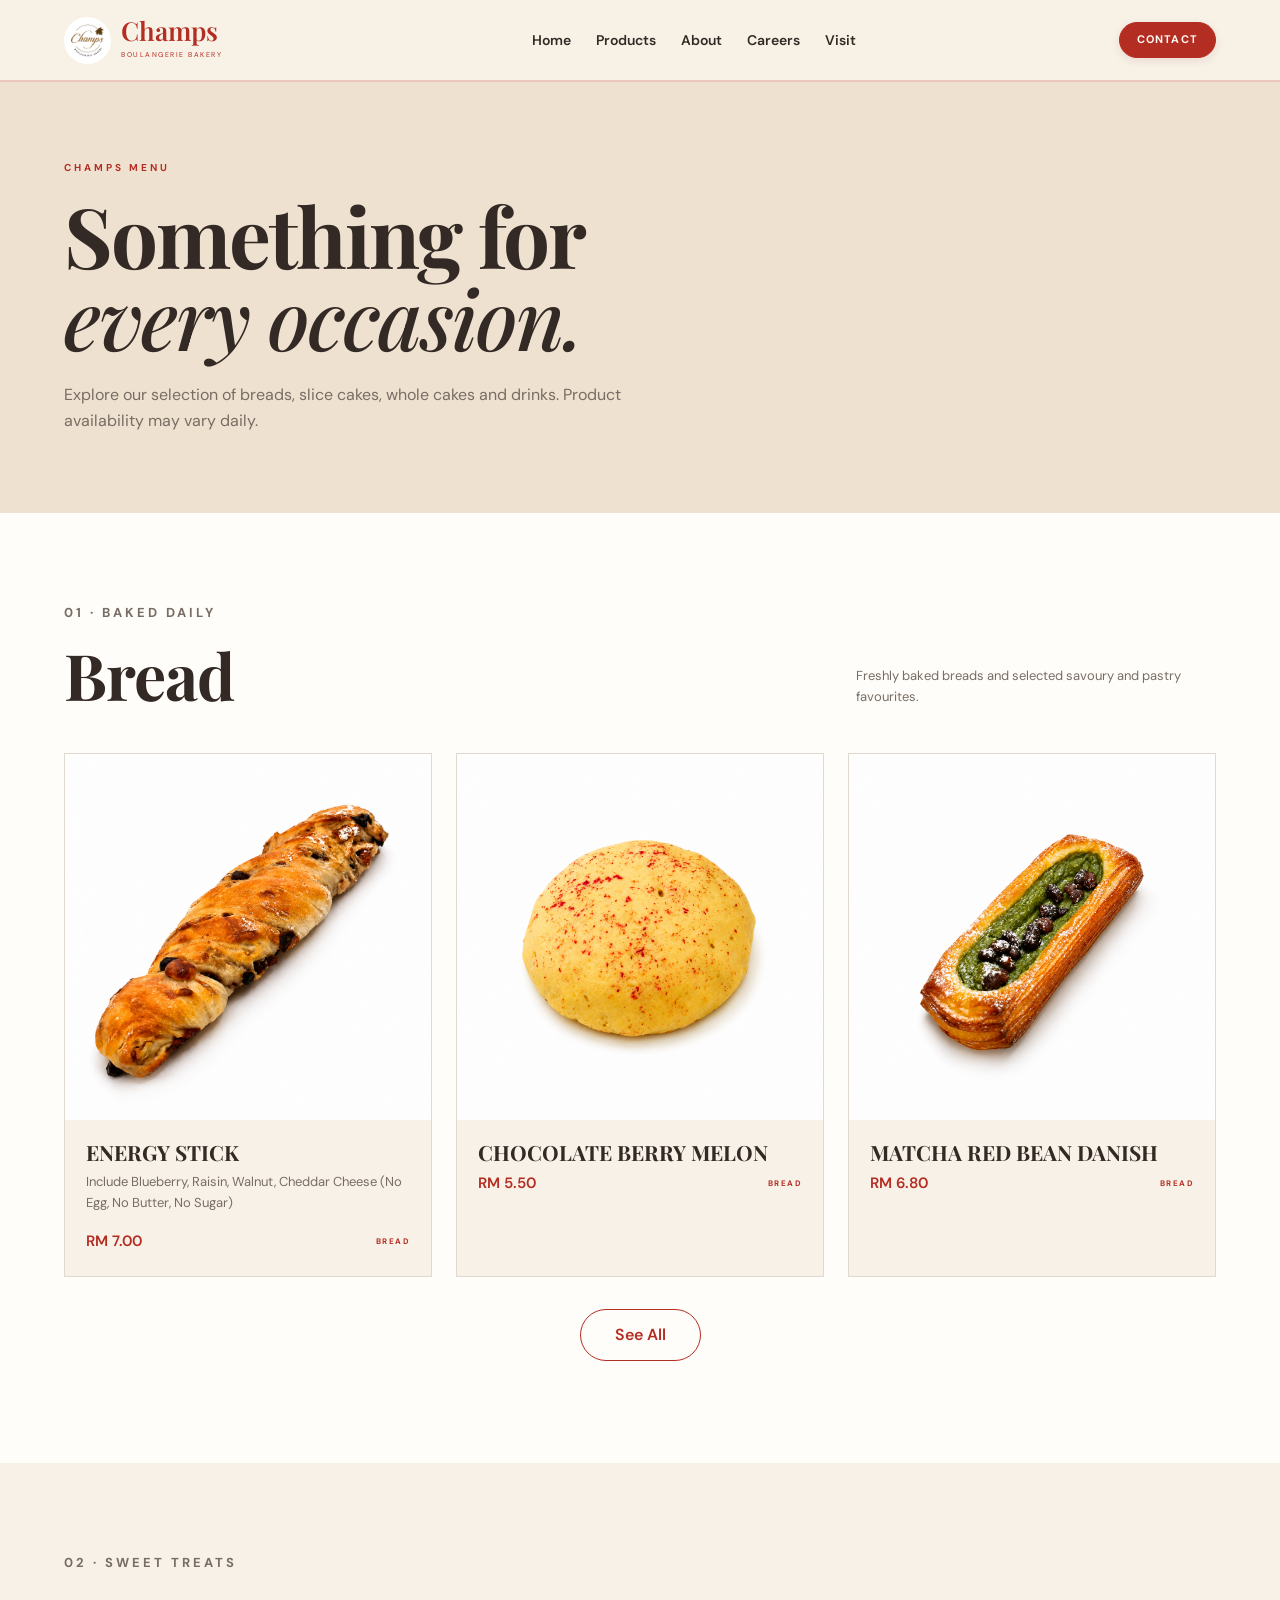
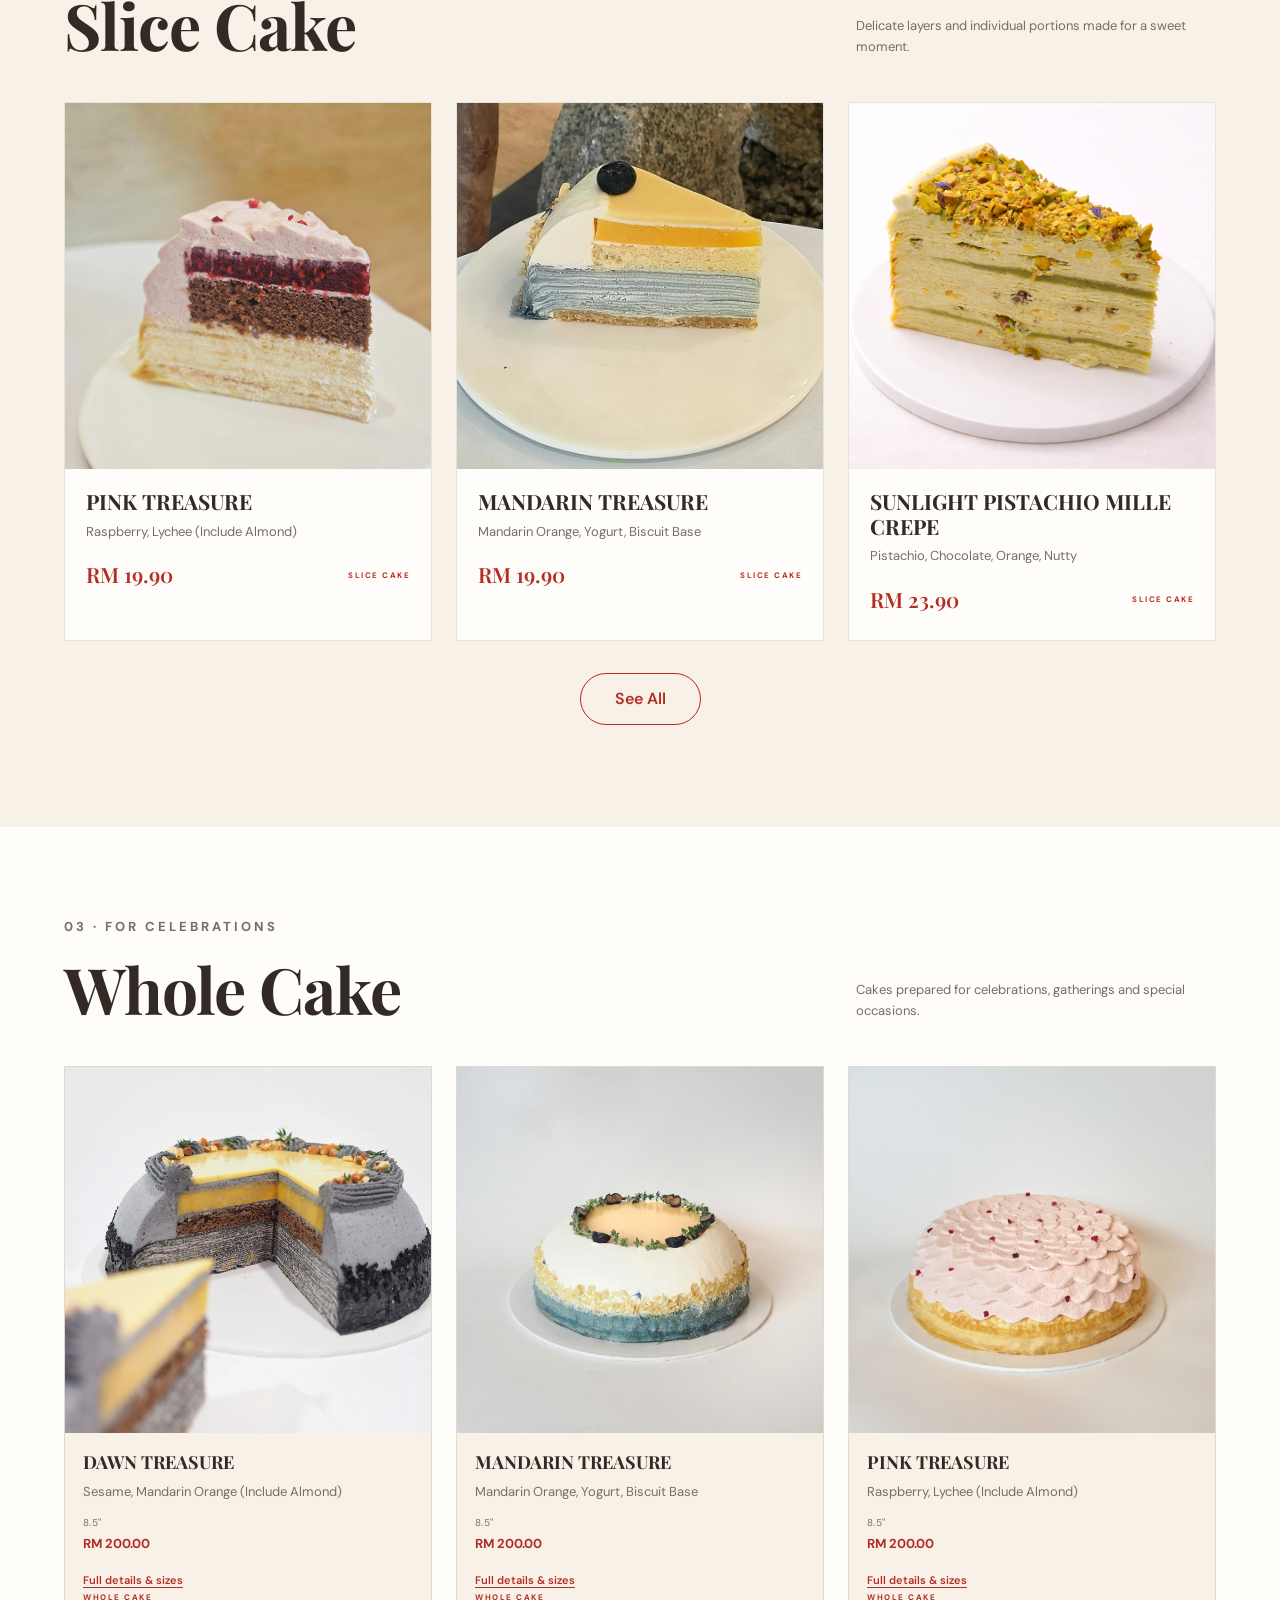
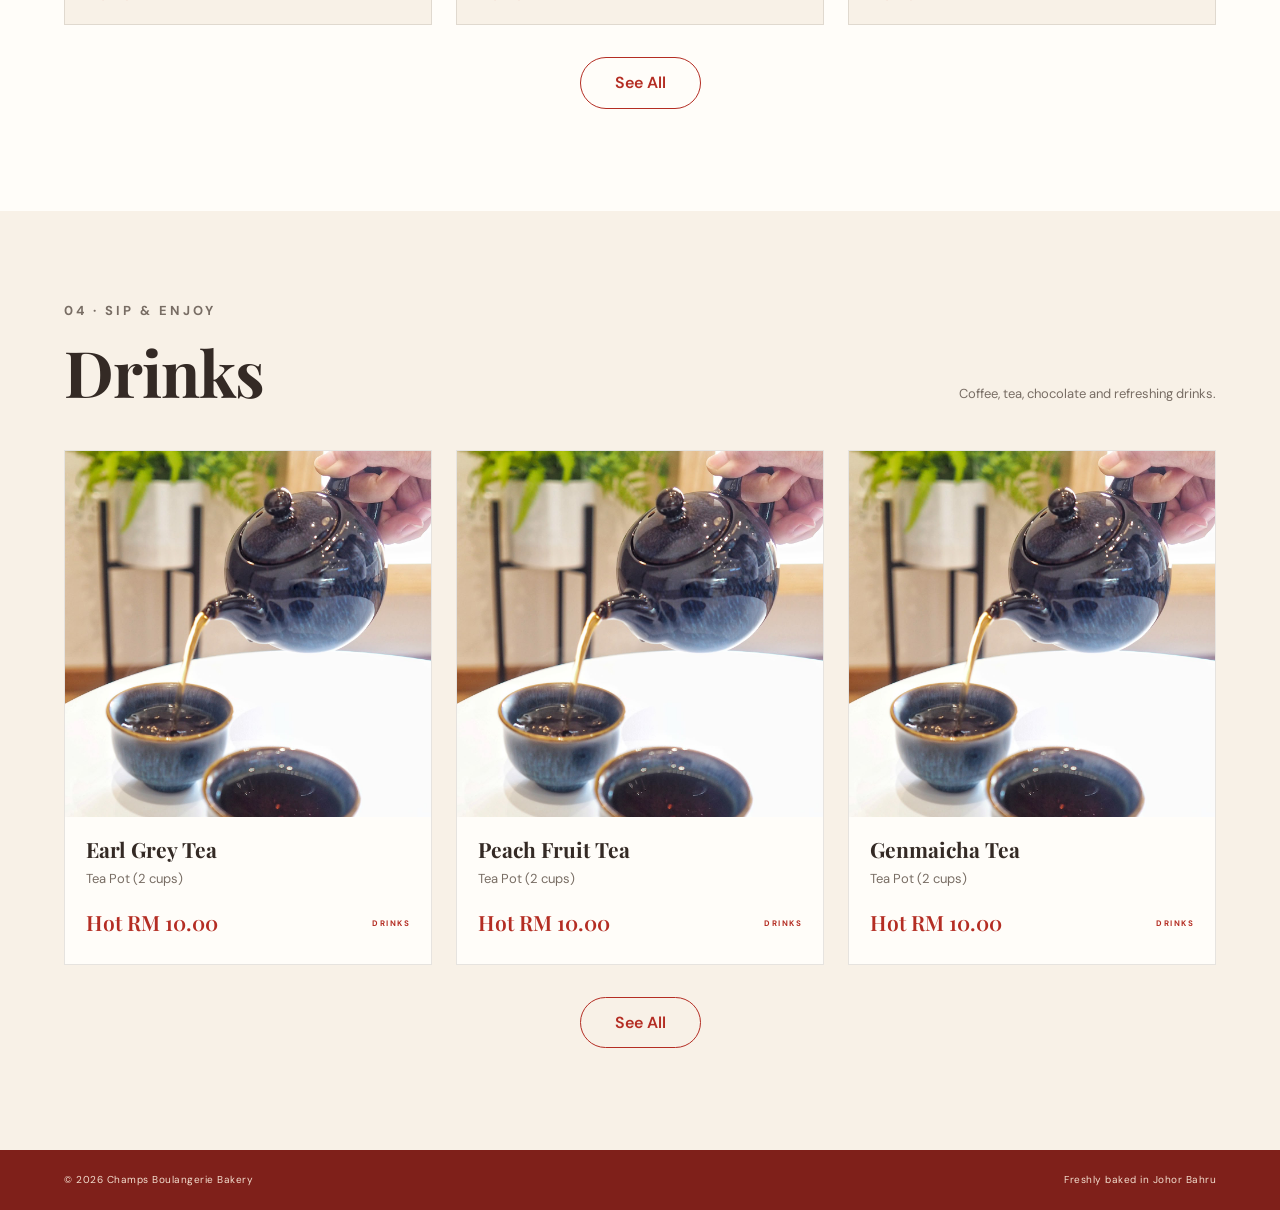
==== commit 45a2793a: "Add Drinks category and See All feature" ====
--- a/products.html
+++ b/products.html
@@ -3,7 +3,7 @@
 <head>
 <meta charset="UTF-8">
 <meta name="viewport" content="width=device-width, initial-scale=1.0">
-<meta name="description" content="Champs Boulangerie Bakery menu — breads, slice cakes and whole cakes.">
+<meta name="description" content="Champs Boulangerie Bakery menu — breads, slice cakes, whole cakes and drinks.">
 <title>Our Menu | Champs Boulangerie Bakery</title>
 <link rel="preconnect" href="https://fonts.googleapis.com">
 <link rel="preconnect" href="https://fonts.gstatic.com" crossorigin>
@@ -28,17 +28,72 @@
 </nav>
 </header>
 <main class="menu-page">
-<section class="menu-page-header"><div class="container"><p class="eyebrow">CHAMPS MENU</p><h1>Something for<br><em>every occasion.</em></h1><p>Explore our selection of breads, slice cakes and whole cakes. Product availability may vary daily.</p></div></section>
+<section class="menu-page-header"><div class="container"><p class="eyebrow">CHAMPS MENU</p><h1>Something for<br><em>every occasion.</em></h1><p>Explore our selection of breads, slice cakes, whole cakes and drinks. Product availability may vary daily.</p></div></section>
 
-<section class="menu-page-section" id="bread"><div class="container"><div class="menu-section-title"><div><p class="eyebrow">01 · BAKED DAILY</p><h2>Bread</h2></div><p>Freshly baked breads and selected savoury and pastry favourites.</p></div><div class="menu-product-grid">
-<article class="menu-product-card"><div class="menu-product-image"><button class="product-image-button" type="button" aria-label="View full image of Wellness Bread"><img src="images/wellness-bread.jpg" alt="Wellness Bread"></button></div><div class="menu-product-info"><h3>WELLNESS BREAD</h3><p>Rustic bread with a hearty texture and comforting flavour.</p><div class="menu-product-bottom"><span class="menu-product-price">RM XX.XX</span><span class="menu-product-tag">BREAD</span></div></div></article>
-<article class="menu-product-card"><div class="menu-product-image"><button class="product-image-button" type="button" aria-label="View full image of An Butter Croffle"><img src="images/an-butter-croffle.jpg" alt="An Butter Croffle"></button></div><div class="menu-product-info"><h3>AN BUTTER CROFFLE</h3><p>Red bean paste, salted butter, azuki red bean and vanilla gelato.</p><div class="menu-product-bottom"><span class="menu-product-price">RM XX.XX</span><span class="menu-product-tag">BREAD</span></div></div></article>
-<article class="menu-product-card"><div class="menu-product-image"><button class="product-image-button" type="button" aria-label="View full image of Berries Croffle"><img src="images/berries-croffle.jpg" alt="Berries Croffle"></button></div><div class="menu-product-info"><h3>BERRIES CROFFLE</h3><p>Buttery croffle with berries, yoghurt gelato and crunchy nuts.</p><div class="menu-product-bottom"><span class="menu-product-price">RM XX.XX</span><span class="menu-product-tag">BREAD</span></div></div></article>
-<article class="menu-product-card"><div class="menu-product-image"><button class="product-image-button" type="button" aria-label="View full image of Chicken Floss Croffle"><img src="images/chicken-floss-croffle.jpg" alt="Chicken Floss Croffle"></button></div><div class="menu-product-info"><h3>CHICKEN FLOSS CROFFLE</h3><p>A savoury croffle with cheese, chicken floss, seaweed and sesame.</p><div class="menu-product-bottom"><span class="menu-product-price">RM XX.XX</span><span class="menu-product-tag">BREAD</span></div></div></article>
-<article class="menu-product-card"><div class="menu-product-image"><button class="product-image-button" type="button" aria-label="View full image of Lemon Custard Danish"><img src="images/lemon-custard-danish.jpg" alt="Lemon Custard Danish"></button></div><div class="menu-product-info"><h3>LEMON CUSTARD DANISH</h3><p>Flaky laminated pastry with bright lemon custard and almonds.</p><div class="menu-product-bottom"><span class="menu-product-price">RM XX.XX</span><span class="menu-product-tag">BREAD</span></div></div></article>
-<article class="menu-product-card"><div class="menu-product-image"><button class="product-image-button" type="button" aria-label="View full image of Matcha Red Bean Danish"><img src="images/matcha-red-bean-danish.jpg" alt="Matcha Red Bean Danish"></button></div><div class="menu-product-info"><h3>MATCHA RED BEAN DANISH</h3><p>Buttery pastry filled with matcha and sweet red bean.</p><div class="menu-product-bottom"><span class="menu-product-price">RM XX.XX</span><span class="menu-product-tag">BREAD</span></div></div></article>
-<article class="menu-product-card"><div class="menu-product-image"><button class="product-image-button" type="button" aria-label="View full image of Energy Stick"><img src="images/energy-stick.jpg" alt="Energy Stick"></button></div><div class="menu-product-info"><h3>ENERGY STICK</h3><p>A golden, satisfying pastry for an easy everyday treat.</p><div class="menu-product-bottom"><span class="menu-product-price">RM XX.XX</span><span class="menu-product-tag">BREAD</span></div></div></article>
-</div></div></section>
+<section class="menu-page-section" id="bread"><div class="container"><div class="menu-section-title"><div><p class="eyebrow">01 · BAKED DAILY</p><h2>Bread</h2></div><p>Freshly baked breads and selected savoury and pastry favourites.</p></div><div class="menu-product-grid bread-product-grid">
+<article class="menu-product-card bread-product-card"><div class="menu-product-image"><button class="product-image-button" type="button" aria-label="View full image of Energy Stick"><img src="images/bread-energy-stick.png" alt="Energy Stick" loading="lazy"></button></div><div class="menu-product-info"><h3>ENERGY STICK</h3><p>Include Blueberry, Raisin, Walnut, Cheddar Cheese (No Egg, No Butter, No Sugar)</p><div class="menu-product-bottom"><span class="menu-product-price">RM 7.00</span><span class="menu-product-tag">BREAD</span></div></div></article>
+<article class="menu-product-card bread-product-card"><div class="menu-product-image"><button class="product-image-button" type="button" aria-label="View full image of Chocolate Berry Melon"><img src="images/bread-chocolate-berry-melon.png" alt="Chocolate Berry Melon" loading="lazy"></button></div><div class="menu-product-info"><h3>CHOCOLATE BERRY MELON</h3><div class="menu-product-bottom"><span class="menu-product-price">RM 5.50</span><span class="menu-product-tag">BREAD</span></div></div></article>
+<article class="menu-product-card bread-product-card"><div class="menu-product-image"><button class="product-image-button" type="button" aria-label="View full image of Matcha Red Bean Danish"><img src="images/bread-matcha-red-bean-danish.png" alt="Matcha Red Bean Danish" loading="lazy"></button></div><div class="menu-product-info"><h3>MATCHA RED BEAN DANISH</h3><div class="menu-product-bottom"><span class="menu-product-price">RM 6.80</span><span class="menu-product-tag">BREAD</span></div></div></article>
+<article class="menu-product-card bread-product-card"><div class="menu-product-image"><button class="product-image-button" type="button" aria-label="View full image of Tuna Pan"><img src="images/bread-tuna-pan.jpeg" alt="Tuna Pan" loading="lazy"></button></div><div class="menu-product-info"><h3>TUNA PAN</h3><div class="menu-product-bottom"><span class="menu-product-price">RM 5.50</span><span class="menu-product-tag">BREAD</span></div></div></article>
+<article class="menu-product-card bread-product-card"><div class="menu-product-image"><button class="product-image-button" type="button" aria-label="View full image of Sausage Roll"><img src="images/bread-sausage-roll.jpeg" alt="Sausage Roll" loading="lazy"></button></div><div class="menu-product-info"><h3>SAUSAGE ROLL</h3><div class="menu-product-bottom"><span class="menu-product-price">RM 5.00</span><span class="menu-product-tag">BREAD</span></div></div></article>
+<article class="menu-product-card bread-product-card"><div class="menu-product-image"><button class="product-image-button" type="button" aria-label="View full image of Pizza Mozzarella"><img src="images/bread-pizza-mozzarella.jpeg" alt="Pizza Mozzarella" loading="lazy"></button></div><div class="menu-product-info"><h3>PIZZA MOZZARELLA</h3><div class="menu-product-bottom"><span class="menu-product-price">RM 5.50</span><span class="menu-product-tag">BREAD</span></div></div></article>
+<article class="menu-product-card bread-product-card"><div class="menu-product-image"><button class="product-image-button" type="button" aria-label="View full image of Champs Butter Croissant"><img src="images/bread-champs-butter-croissant.jpeg" alt="Champs Butter Croissant" loading="lazy"></button></div><div class="menu-product-info"><h3>CHAMPS BUTTER CROISSANT</h3><div class="menu-product-bottom"><span class="menu-product-price">RM 6.50</span><span class="menu-product-tag">BREAD</span></div></div></article>
+<article class="menu-product-card bread-product-card"><div class="menu-product-image"><button class="product-image-button" type="button" aria-label="View full image of Pain Au Choco"><img src="images/bread-pain-au-choco.jpeg" alt="Pain Au Choco" loading="lazy"></button></div><div class="menu-product-info"><h3>PAIN AU CHOCO</h3><div class="menu-product-bottom"><span class="menu-product-price">RM 7.50</span><span class="menu-product-tag">BREAD</span></div></div></article>
+<article class="menu-product-card bread-product-card"><div class="menu-product-image"><button class="product-image-button" type="button" aria-label="View full image of Cheezy Bread"><img src="images/bread-cheezy-bread.jpeg" alt="Cheezy Bread" loading="lazy"></button></div><div class="menu-product-info"><h3>CHEEZY BREAD</h3><p>Sweet Cheese Fillings</p><div class="menu-product-bottom"><span class="menu-product-price">RM 5.50</span><span class="menu-product-tag">BREAD</span></div></div></article>
+<article class="menu-product-card bread-product-card"><div class="menu-product-image"><button class="product-image-button" type="button" aria-label="View full image of Melon Pan"><img src="images/bread-melon-pan.jpeg" alt="Melon Pan" loading="lazy"></button></div><div class="menu-product-info"><h3>MELON PAN</h3><div class="menu-product-bottom"><span class="menu-product-price">RM 4.50</span><span class="menu-product-tag">BREAD</span></div></div></article>
+<article class="menu-product-card bread-product-card"><div class="menu-product-image"><button class="product-image-button" type="button" aria-label="View full image of Pizza Sausage"><img src="images/bread-pizza-sausage.jpeg" alt="Pizza Sausage" loading="lazy"></button></div><div class="menu-product-info"><h3>PIZZA SAUSAGE</h3><div class="menu-product-bottom"><span class="menu-product-price">RM 6.50</span><span class="menu-product-tag">BREAD</span></div></div></article>
+<article class="menu-product-card bread-product-card"><div class="menu-product-image"><button class="product-image-button" type="button" aria-label="View full image of Sausage Croissant"><img src="images/bread-sausage-croissant.jpeg" alt="Sausage Croissant" loading="lazy"></button></div><div class="menu-product-info"><h3>SAUSAGE CROISSANT</h3><div class="menu-product-bottom"><span class="menu-product-price">RM 7.50</span><span class="menu-product-tag">BREAD</span></div></div></article>
+<article class="menu-product-card bread-product-card"><div class="menu-product-image"><button class="product-image-button" type="button" aria-label="View full image of Matcha Red Bean Mochi"><img src="images/bread-matcha-red-bean-mochi.jpeg" alt="Matcha Red Bean Mochi" loading="lazy"></button></div><div class="menu-product-info"><h3>MATCHA RED BEAN MOCHI</h3><p>Matcha Custard, Red Bean, Mochi</p><div class="menu-product-bottom"><span class="menu-product-price">RM 6.50</span><span class="menu-product-tag">BREAD</span></div></div></article>
+<article class="menu-product-card bread-product-card"><div class="menu-product-image"><button class="product-image-button" type="button" aria-label="View full image of Chocolate x Houjicha"><img src="images/bread-chocolate-x-houjicha.jpeg" alt="Chocolate x Houjicha" loading="lazy"></button></div><div class="menu-product-info"><h3>CHOCOLATE X HOUJICHA</h3><p>Chocolate Custard, Houjicha Custard</p><div class="menu-product-bottom"><span class="menu-product-price">RM 6.00</span><span class="menu-product-tag">BREAD</span></div></div></article>
+<article class="menu-product-card bread-product-card"><div class="menu-product-image"><button class="product-image-button" type="button" aria-label="View full image of Ham &amp; Onion Roll"><img src="images/bread-ham-onion-roll.jpeg" alt="Ham &amp; Onion Roll" loading="lazy"></button></div><div class="menu-product-info"><h3>HAM &amp; ONION ROLL</h3><div class="menu-product-bottom"><span class="menu-product-price">RM 5.00</span><span class="menu-product-tag">BREAD</span></div></div></article>
+<article class="menu-product-card bread-product-card"><div class="menu-product-image"><button class="product-image-button" type="button" aria-label="View full image of Chicken Floss With Ham"><img src="images/bread-chicken-floss-with-ham.jpeg" alt="Chicken Floss With Ham" loading="lazy"></button></div><div class="menu-product-info"><h3>CHICKEN FLOSS WITH HAM</h3><p>Include Mustard</p><div class="menu-product-bottom"><span class="menu-product-price">RM 5.00</span><span class="menu-product-tag">BREAD</span></div></div></article>
+<article class="menu-product-card bread-product-card"><div class="menu-product-image"><button class="product-image-button" type="button" aria-label="View full image of Mini Croissant"><img src="images/bread-mini-croissant.jpeg" alt="Mini Croissant" loading="lazy"></button></div><div class="menu-product-info"><h3>MINI CROISSANT</h3><div class="menu-product-bottom"><span class="menu-product-price">1pcs RM 2.50; 3pcs RM 7.00; 5pcs RM 10.50</span><span class="menu-product-tag">BREAD</span></div></div></article>
+<article class="menu-product-card bread-product-card"><div class="menu-product-image"><button class="product-image-button" type="button" aria-label="View full image of Mini Pain Au Choco"><img src="images/bread-mini-pain-au-choco.jpeg" alt="Mini Pain Au Choco" loading="lazy"></button></div><div class="menu-product-info"><h3>MINI PAIN AU CHOCO</h3><div class="menu-product-bottom"><span class="menu-product-price">1pcs RM 2.60; 3pcs RM 7.50; 5pcs RM 11.50</span><span class="menu-product-tag">BREAD</span></div></div></article>
+<article class="menu-product-card bread-product-card"><div class="menu-product-image"><button class="product-image-button" type="button" aria-label="View full image of Pistachio Roll"><img src="images/bread-pistachio-roll.jpeg" alt="Pistachio Roll" loading="lazy"></button></div><div class="menu-product-info"><h3>PISTACHIO ROLL</h3><div class="menu-product-bottom"><span class="menu-product-price">RM 7.50</span><span class="menu-product-tag">BREAD</span></div></div></article>
+<article class="menu-product-card bread-product-card"><div class="menu-product-image"><button class="product-image-button" type="button" aria-label="View full image of Raspberry Danish"><img src="images/bread-raspberry-danish.png" alt="Raspberry Danish" loading="lazy"></button></div><div class="menu-product-info"><h3>RASPBERRY DANISH</h3><div class="menu-product-bottom"><span class="menu-product-price">RM 6.80</span><span class="menu-product-tag">BREAD</span></div></div></article>
+<article class="menu-product-card bread-product-card"><div class="menu-product-image"><button class="product-image-button" type="button" aria-label="View full image of Lemon Custard Danish"><img src="images/bread-lemon-custard-danish.png" alt="Lemon Custard Danish" loading="lazy"></button></div><div class="menu-product-info"><h3>LEMON CUSTARD DANISH</h3><div class="menu-product-bottom"><span class="menu-product-price">RM 6.80</span><span class="menu-product-tag">BREAD</span></div></div></article>
+<article class="menu-product-card bread-product-card"><div class="menu-product-image"><button class="product-image-button" type="button" aria-label="View full image of Muar Otak Puff"><img src="images/bread-muar-otak-puff.jpeg" alt="Muar Otak Puff" loading="lazy"></button></div><div class="menu-product-info"><h3>MUAR OTAK PUFF</h3><div class="menu-product-bottom"><span class="menu-product-price">RM 7.80</span><span class="menu-product-tag">BREAD</span></div></div></article>
+<article class="menu-product-card bread-product-card"><div class="menu-product-image"><button class="product-image-button" type="button" aria-label="View full image of Sea Salt Roll"><img src="images/bread-sea-salt-roll.jpeg" alt="Sea Salt Roll" loading="lazy"></button></div><div class="menu-product-info"><h3>SEA SALT ROLL</h3><p>No Egg</p><div class="menu-product-bottom"><span class="menu-product-price">RM 4.50</span><span class="menu-product-tag">BREAD</span></div></div></article>
+<article class="menu-product-card bread-product-card"><div class="menu-product-image"><button class="product-image-button" type="button" aria-label="View full image of Chocolate Sea Salt Roll"><img src="images/bread-chocolate-sea-salt-roll.jpeg" alt="Chocolate Sea Salt Roll" loading="lazy"></button></div><div class="menu-product-info"><h3>CHOCOLATE SEA SALT ROLL</h3><p>No Egg</p><div class="menu-product-bottom"><span class="menu-product-price">RM 5.50</span><span class="menu-product-tag">BREAD</span></div></div></article>
+<article class="menu-product-card bread-product-card"><div class="menu-product-image"><button class="product-image-button" type="button" aria-label="View full image of Sesame Sea Salt Roll"><img src="images/bread-sesame-sea-salt-roll.jpeg" alt="Sesame Sea Salt Roll" loading="lazy"></button></div><div class="menu-product-info"><h3>SESAME SEA SALT ROLL</h3><p>No Egg</p><div class="menu-product-bottom"><span class="menu-product-price">RM 5.50</span><span class="menu-product-tag">BREAD</span></div></div></article>
+<article class="menu-product-card bread-product-card"><div class="menu-product-image"><button class="product-image-button" type="button" aria-label="View full image of Healthy Sesame Multi Grain"><img src="images/bread-healthy-sesame-multi-grain.jpeg" alt="Healthy Sesame Multi Grain" loading="lazy"></button></div><div class="menu-product-info"><h3>HEALTHY SESAME MULTI GRAIN</h3><p>No Sugar, Butter &amp; Egg</p><div class="menu-product-bottom"><span class="menu-product-price">RM 6.50</span><span class="menu-product-tag">BREAD</span></div></div></article>
+<article class="menu-product-card bread-product-card"><div class="menu-product-image"><button class="product-image-button" type="button" aria-label="View full image of Raisin Walnut"><img src="images/bread-raisin-walnut.jpeg" alt="Raisin Walnut" loading="lazy"></button></div><div class="menu-product-info"><h3>RAISIN WALNUT</h3><p>No Egg</p><div class="menu-product-bottom"><span class="menu-product-price">RM 5.50</span><span class="menu-product-tag">BREAD</span></div></div></article>
+<article class="menu-product-card bread-product-card"><div class="menu-product-image"><button class="product-image-button" type="button" aria-label="View full image of Wholemeal Cranberry Walnut"><img src="images/bread-wholemeal-cranberry.jpeg" alt="Wholemeal Cranberry Walnut" loading="lazy"></button></div><div class="menu-product-info"><h3>WHOLEMEAL CRANBERRY WALNUT</h3><p>No Egg</p><div class="menu-product-bottom"><span class="menu-product-price">RM 5.50</span><span class="menu-product-tag">BREAD</span></div></div></article>
+<article class="menu-product-card bread-product-card"><div class="menu-product-image"><button class="product-image-button" type="button" aria-label="View full image of An Butter"><img src="images/bread-an-butter.jpeg" alt="An Butter" loading="lazy"></button></div><div class="menu-product-info"><h3>AN BUTTER</h3><p>Red Bean With Salted Butter (No Egg)</p><div class="menu-product-bottom"><span class="menu-product-price">RM 5.50</span><span class="menu-product-tag">BREAD</span></div></div></article>
+<article class="menu-product-card bread-product-card"><div class="menu-product-image"><button class="product-image-button" type="button" aria-label="View full image of Pretzel"><img src="images/bread-pretzel.jpeg" alt="Pretzel" loading="lazy"></button></div><div class="menu-product-info"><h3>PRETZEL</h3><p>Caramel Almond Pretzel (No Egg)</p><div class="menu-product-bottom"><span class="menu-product-price">RM 5.50</span><span class="menu-product-tag">BREAD</span></div></div></article>
+<article class="menu-product-card bread-product-card"><div class="menu-product-image"><button class="product-image-button" type="button" aria-label="View full image of Purple Rice Cranberry"><img src="images/bread-purple-rice-cranberry.jpeg" alt="Purple Rice Cranberry" loading="lazy"></button></div><div class="menu-product-info"><h3>PURPLE RICE CRANBERRY</h3><p>No Egg</p><div class="menu-product-bottom"><span class="menu-product-price">RM 5.50</span><span class="menu-product-tag">BREAD</span></div></div></article>
+<article class="menu-product-card bread-product-card"><div class="menu-product-image"><button class="product-image-button" type="button" aria-label="View full image of Cranberry Cream Cheese"><img src="images/bread-cranberry-cream-cheese.jpeg" alt="Cranberry Cream Cheese" loading="lazy"></button></div><div class="menu-product-info"><h3>CRANBERRY CREAM CHEESE</h3><p>No Egg</p><div class="menu-product-bottom"><span class="menu-product-price">RM 5.50</span><span class="menu-product-tag">BREAD</span></div></div></article>
+<article class="menu-product-card bread-product-card"><div class="menu-product-image"><button class="product-image-button" type="button" aria-label="View full image of Mentaiko Sea Salt Roll"><img src="images/bread-mentaiko-sea-salt-roll.jpeg" alt="Mentaiko Sea Salt Roll" loading="lazy"></button></div><div class="menu-product-info"><h3>MENTAIKO SEA SALT ROLL</h3><p>No Egg</p><div class="menu-product-bottom"><span class="menu-product-price">RM 6.00</span><span class="menu-product-tag">BREAD</span></div></div></article>
+<article class="menu-product-card bread-product-card"><div class="menu-product-image"><button class="product-image-button" type="button" aria-label="View full image of Earl Grey Mochi Sea Salt Roll"><img src="images/bread-earl-grey-mochi-sea-salt-roll.jpeg" alt="Earl Grey Mochi Sea Salt Roll" loading="lazy"></button></div><div class="menu-product-info"><h3>EARL GREY MOCHI SEA SALT ROLL</h3><p>No Egg</p><div class="menu-product-bottom"><span class="menu-product-price">RM 6.00</span><span class="menu-product-tag">BREAD</span></div></div></article>
+<article class="menu-product-card bread-product-card"><div class="menu-product-image"><button class="product-image-button" type="button" aria-label="View full image of Pain Au Raisin"><img src="images/bread-pain-au-rasin.jpeg" alt="Pain Au Raisin" loading="lazy"></button></div><div class="menu-product-info"><h3>PAIN AU RAISIN</h3><div class="menu-product-bottom"><span class="menu-product-price">RM 7.00</span><span class="menu-product-tag">BREAD</span></div></div></article>
+<article class="menu-product-card bread-product-card"><div class="menu-product-image"><button class="product-image-button" type="button" aria-label="View full image of Baguette"><img src="images/bread-baguatte.jpeg" alt="Baguette" loading="lazy"></button></div><div class="menu-product-info"><h3>BAGUETTE</h3><p>No Sugar, Butter &amp; Egg</p><div class="menu-product-bottom"><span class="menu-product-price">RM 6.50</span><span class="menu-product-tag">BREAD</span></div></div></article>
+<article class="menu-product-card bread-product-card"><div class="menu-product-image"><button class="product-image-button" type="button" aria-label="View full image of Garlic French"><img src="images/bread-garlic-french.jpeg" alt="Garlic French" loading="lazy"></button></div><div class="menu-product-info"><h3>GARLIC FRENCH</h3><p>No Sugar, Egg</p><div class="menu-product-bottom"><span class="menu-product-price">RM 5.00</span><span class="menu-product-tag">BREAD</span></div></div></article>
+<article class="menu-product-card bread-product-card"><div class="menu-product-image"><button class="product-image-button" type="button" aria-label="View full image of Mentaiko French"><img src="images/bread-mentaiko-french.jpeg" alt="Mentaiko French" loading="lazy"></button></div><div class="menu-product-info"><h3>MENTAIKO FRENCH</h3><div class="menu-product-bottom"><span class="menu-product-price">RM 6.00</span><span class="menu-product-tag">BREAD</span></div></div></article>
+<article class="menu-product-card bread-product-card"><div class="menu-product-image"><button class="product-image-button" type="button" aria-label="View full image of Mini French"><img src="images/bread-mini-french.png" alt="Mini French" loading="lazy"></button></div><div class="menu-product-info"><h3>MINI FRENCH</h3><p>No Sugar, Butter &amp; Egg</p><div class="menu-product-bottom"><span class="menu-product-price">RM 3.50</span><span class="menu-product-tag">BREAD</span></div></div></article>
+<article class="menu-product-card bread-product-card"><div class="menu-product-image"><button class="product-image-button" type="button" aria-label="View full image of Kouign Amann"><img src="images/bread-kouign-amann.jpeg" alt="Kouign Amann" loading="lazy"></button></div><div class="menu-product-info"><h3>KOUIGN AMANN</h3><p>Brown Sugar With Butter Danish (No Egg)</p><div class="menu-product-bottom"><span class="menu-product-price">RM 5.50</span><span class="menu-product-tag">BREAD</span></div></div></article>
+<article class="menu-product-card bread-product-card"><div class="menu-product-image"><button class="product-image-button" type="button" aria-label="View full image of Onion Tomato Tartine"><img src="images/bread-onion-tomato-tartine.jpeg" alt="Onion Tomato Tartine" loading="lazy"></button></div><div class="menu-product-info"><h3>ONION TOMATO TARTINE</h3><div class="menu-product-bottom"><span class="menu-product-price">RM 5.50</span><span class="menu-product-tag">BREAD</span></div></div></article>
+<article class="menu-product-card bread-product-card"><div class="menu-product-image"><button class="product-image-button" type="button" aria-label="View full image of Sausage Garlic Tartine"><img src="images/bread-sausage-garlic-tartine.jpeg" alt="Sausage Garlic Tartine" loading="lazy"></button></div><div class="menu-product-info"><h3>SAUSAGE GARLIC TARTINE</h3><div class="menu-product-bottom"><span class="menu-product-price">RM 6.00</span><span class="menu-product-tag">BREAD</span></div></div></article>
+<article class="menu-product-card bread-product-card"><div class="menu-product-image"><button class="product-image-button" type="button" aria-label="View full image of Mushroom Focaccia"><img src="images/bread-mushroom-focaccia.jpeg" alt="Mushroom Focaccia" loading="lazy"></button></div><div class="menu-product-info"><h3>MUSHROOM FOCACCIA</h3><p>Button Mushroom &amp; Beech Mushroom</p><div class="menu-product-bottom"><span class="menu-product-price">RM 7.80</span><span class="menu-product-tag">BREAD</span></div></div></article>
+<article class="menu-product-card bread-product-card"><div class="menu-product-image"><button class="product-image-button" type="button" aria-label="View full image of Muar Otak Focaccia"><img src="images/bread-muar-otak-focaccia.jpeg" alt="Muar Otak Focaccia" loading="lazy"></button></div><div class="menu-product-info"><h3>MUAR OTAK FOCACCIA</h3><div class="menu-product-bottom"><span class="menu-product-price">RM 6.80</span><span class="menu-product-tag">BREAD</span></div></div></article>
+<article class="menu-product-card bread-product-card"><div class="menu-product-image"><button class="product-image-button" type="button" aria-label="View full image of Butter Roll"><img src="images/bread-butter-roll.jpeg" alt="Butter Roll" loading="lazy"></button></div><div class="menu-product-info"><h3>BUTTER ROLL</h3><p>4pcs</p><div class="menu-product-bottom"><span class="menu-product-price">RM 6.50</span><span class="menu-product-tag">BREAD</span></div></div></article>
+<article class="menu-product-card bread-product-card"><div class="menu-product-image"><button class="product-image-button" type="button" aria-label="View full image of Mini Raisin"><img src="images/bread-mini-raisin.jpeg" alt="Mini Raisin" loading="lazy"></button></div><div class="menu-product-info"><h3>MINI RAISIN</h3><p>6pcs</p><div class="menu-product-bottom"><span class="menu-product-price">RM 7.50</span><span class="menu-product-tag">BREAD</span></div></div></article>
+<article class="menu-product-card bread-product-card"><div class="menu-product-image"><button class="product-image-button" type="button" aria-label="View full image of Mini An Pan"><img src="images/bread-mini-an-pan.jpeg" alt="Mini An Pan" loading="lazy"></button></div><div class="menu-product-info"><h3>MINI AN PAN</h3><p>4pcs</p><div class="menu-product-bottom"><span class="menu-product-price">RM 7.50</span><span class="menu-product-tag">BREAD</span></div></div></article>
+<article class="menu-product-card bread-product-card"><div class="menu-product-image"><button class="product-image-button" type="button" aria-label="View full image of Mini Dark Chocolate Bun"><img src="images/bread-mini-dark-chocolate-bun.jpeg" alt="Mini Dark Chocolate Bun" loading="lazy"></button></div><div class="menu-product-info"><h3>MINI DARK CHOCOLATE BUN</h3><p>4pcs</p><div class="menu-product-bottom"><span class="menu-product-price">RM 7.00</span><span class="menu-product-tag">BREAD</span></div></div></article>
+<article class="menu-product-card bread-product-card"><div class="menu-product-image"><button class="product-image-button" type="button" aria-label="View full image of Mini Cheese Bun"><img src="images/bread-mini-cheese.jpeg" alt="Mini Cheese Bun" loading="lazy"></button></div><div class="menu-product-info"><h3>MINI CHEESE BUN</h3><p>4pcs</p><div class="menu-product-bottom"><span class="menu-product-price">RM 7.00</span><span class="menu-product-tag">BREAD</span></div></div></article>
+<article class="menu-product-card bread-product-card"><div class="menu-product-image"><button class="product-image-button" type="button" aria-label="View full image of Wholemeal Loaf Bread"><img src="images/bread-wholemeal-loaf-bread.jpeg" alt="Wholemeal Loaf Bread" loading="lazy"></button></div><div class="menu-product-info"><h3>WHOLEMEAL LOAF BREAD</h3><p>No Egg</p><div class="menu-product-bottom"><span class="menu-product-price">RM 8.00</span><span class="menu-product-tag">BREAD</span></div></div></article>
+<article class="menu-product-card bread-product-card"><div class="menu-product-image"><button class="product-image-button" type="button" aria-label="View full image of Healthy Loaf Bread"><img src="images/bread-healthy-loaf-bread.jpeg" alt="Healthy Loaf Bread" loading="lazy"></button></div><div class="menu-product-info"><h3>HEALTHY LOAF BREAD</h3><p>No Sugar, Butter &amp; Egg</p><div class="menu-product-bottom"><span class="menu-product-price">RM 7.50</span><span class="menu-product-tag">BREAD</span></div></div></article>
+<article class="menu-product-card bread-product-card"><div class="menu-product-image"><button class="product-image-button" type="button" aria-label="View full image of Sesame Loaf Bread"><img src="images/bread-sesame-loaf-bread.jpeg" alt="Sesame Loaf Bread" loading="lazy"></button></div><div class="menu-product-info"><h3>SESAME LOAF BREAD</h3><p>No Egg</p><div class="menu-product-bottom"><span class="menu-product-price">RM 9.50</span><span class="menu-product-tag">BREAD</span></div></div></article>
+<article class="menu-product-card bread-product-card"><div class="menu-product-image"><button class="product-image-button" type="button" aria-label="View full image of Mountain Japanese Milk Loaf"><img src="images/bread-mountain-japanese-milk-loaf.jpeg" alt="Mountain Japanese Milk Loaf" loading="lazy"></button></div><div class="menu-product-info"><h3>MOUNTAIN JAPANESE MILK LOAF</h3><p>No Egg</p><div class="menu-product-bottom"><span class="menu-product-price">RM 7.50</span><span class="menu-product-tag">BREAD</span></div></div></article>
+<article class="menu-product-card bread-product-card"><div class="menu-product-image"><button class="product-image-button" type="button" aria-label="View full image of Square Japanese Milk Loaf"><img src="images/bread-square-japanese-milk-loaf.jpeg" alt="Square Japanese Milk Loaf" loading="lazy"></button></div><div class="menu-product-info"><h3>SQUARE JAPANESE MILK LOAF</h3><p>No Egg</p><div class="menu-product-bottom"><span class="menu-product-price">RM 9.50</span><span class="menu-product-tag">BREAD</span></div></div></article>
+<article class="menu-product-card bread-product-card"><div class="menu-product-image"><button class="product-image-button" type="button" aria-label="View full image of Chocolate Loaf"><img src="images/bread-chocolate-loaf.jpeg" alt="Chocolate Loaf" loading="lazy"></button></div><div class="menu-product-info"><h3>CHOCOLATE LOAF</h3><div class="menu-product-bottom"><span class="menu-product-price">RM 12.50</span><span class="menu-product-tag">BREAD</span></div></div></article>
+<article class="menu-product-card bread-product-card"><div class="menu-product-image"><button class="product-image-button" type="button" aria-label="View full image of Fruit With Red Wine French"><img src="images/bread-fruit-with-red-wine-french.jpeg" alt="Fruit With Red Wine French" loading="lazy"></button></div><div class="menu-product-info"><h3>FRUIT WITH RED WINE FRENCH</h3><p>No Sugar, Butter &amp; Egg</p><div class="menu-product-bottom"><span class="menu-product-price">RM 12.50</span><span class="menu-product-tag">BREAD</span></div></div></article>
+<article class="menu-product-card bread-product-card"><div class="menu-product-image"><button class="product-image-button" type="button" aria-label="View full image of German Rye Bread"><img src="images/bread-german-rye-bread.jpeg" alt="German Rye Bread" loading="lazy"></button></div><div class="menu-product-info"><h3>GERMAN RYE BREAD</h3><p>30% Gluten Free (No Sugar, Butter &amp; Egg)</p><div class="menu-product-bottom"><span class="menu-product-price">RM 6.50</span><span class="menu-product-tag">BREAD</span></div></div></article>
+<article class="menu-product-card bread-product-card"><div class="menu-product-image"><button class="product-image-button" type="button" aria-label="View full image of German Rye Bread With Raisin"><img src="images/bread-german-rye-bread-with-raisin.jpeg" alt="German Rye Bread With Raisin" loading="lazy"></button></div><div class="menu-product-info"><h3>GERMAN RYE BREAD WITH RAISIN</h3><p>30% Gluten Free (No Sugar, Butter &amp; Egg)</p><div class="menu-product-bottom"><span class="menu-product-price">RM 13.50</span><span class="menu-product-tag">BREAD</span></div></div></article>
+<article class="menu-product-card bread-product-card"><div class="menu-product-image"><button class="product-image-button" type="button" aria-label="View full image of Healthy Oat Chiaseed Cranberry"><img src="images/bread-healthy-oat-chiaseed-cranberry.jpeg" alt="Healthy Oat Chiaseed Cranberry" loading="lazy"></button></div><div class="menu-product-info"><h3>HEALTHY OAT CHIASEED CRANBERRY</h3><p>No Sugar, Butter &amp; Egg</p><div class="menu-product-bottom"><span class="menu-product-price">RM 8.50</span><span class="menu-product-tag">BREAD</span></div></div></article>
+<article class="menu-product-card bread-product-card"><div class="menu-product-image"><button class="product-image-button" type="button" aria-label="View full image of Fig &amp; Raisin Walnut"><img src="images/bread-fig-raisin-walnut.jpeg" alt="Fig &amp; Raisin Walnut" loading="lazy"></button></div><div class="menu-product-info"><h3>FIG &amp; RAISIN WALNUT</h3><p>No Sugar, Butter &amp; Egg (6pcs)</p><div class="menu-product-bottom"><span class="menu-product-price">RM 9.50</span><span class="menu-product-tag">BREAD</span></div></div></article>
+<article class="menu-product-card bread-product-card"><div class="menu-product-image"><button class="product-image-button" type="button" aria-label="View full image of Fluffy Cheezy Bread"><img src="images/bread-fluffy-cheezy-bread.jpeg" alt="Fluffy Cheezy Bread" loading="lazy"></button></div><div class="menu-product-info"><h3>FLUFFY CHEEZY BREAD</h3><p>6pcs</p><div class="menu-product-bottom"><span class="menu-product-price">RM 8.00</span><span class="menu-product-tag">BREAD</span></div></div></article>
+</div></div>
+</section>
 
 <section class="menu-page-section" id="slice-cake"><div class="container"><div class="menu-section-title"><div><p class="eyebrow">02 · SWEET TREATS</p><h2>Slice Cake</h2></div><p>Delicate layers and individual portions made for a sweet moment.</p></div><div class="menu-product-grid">
 <article class="menu-product-card slice-cake-card"><div class="menu-product-image"><button class="product-image-button" type="button" aria-label="View full image of Pink Treasure"><img src="images/slice-pink-treasure.jpeg" alt="Pink Treasure" loading="lazy"></button></div><div class="menu-product-info"><h3>PINK TREASURE</h3><p>Raspberry, Lychee (Include Almond)</p><div class="menu-product-bottom"><span class="menu-product-price">RM 19.90</span><span class="menu-product-tag">SLICE CAKE</span></div></div></article>
@@ -182,6 +237,7 @@
 <button class="whole-cake-details-button" type="button">Full details &amp; sizes</button>
 <div class="menu-product-bottom"><span class="menu-product-tag">WHOLE CAKE</span></div></div></article>
 </div></div></section>
+<section class="menu-page-section" id="drinks"><div class="container"><div class="menu-section-title"><div><p class="eyebrow">04 · SIP & ENJOY</p><h2>Drinks</h2></div><p>Coffee, tea, chocolate and refreshing drinks.</p></div><div class="menu-product-grid drink-product-grid"><article class="menu-product-card drink-product-card"><div class="menu-product-image"><button class="product-image-button" type="button" aria-label="View full image of Earl Grey Tea"><img src="images/drink-earl grey tea.jpeg" alt="Earl Grey Tea" loading="lazy"></button></div><div class="menu-product-info"><h3>Earl Grey Tea</h3><p>Tea Pot (2 cups)</p><div class="menu-product-bottom"><span class="menu-product-price">Hot RM 10.00</span><span class="menu-product-tag">DRINKS</span></div></div></article><article class="menu-product-card drink-product-card"><div class="menu-product-image"><button class="product-image-button" type="button" aria-label="View full image of Peach Fruit Tea"><img src="images/drink-peach fruit tea.jpeg" alt="Peach Fruit Tea" loading="lazy"></button></div><div class="menu-product-info"><h3>Peach Fruit Tea</h3><p>Tea Pot (2 cups)</p><div class="menu-product-bottom"><span class="menu-product-price">Hot RM 10.00</span><span class="menu-product-tag">DRINKS</span></div></div></article><article class="menu-product-card drink-product-card"><div class="menu-product-image"><button class="product-image-button" type="button" aria-label="View full image of Genmaicha Tea"><img src="images/drink-genmaicha tea.jpeg" alt="Genmaicha Tea" loading="lazy"></button></div><div class="menu-product-info"><h3>Genmaicha Tea</h3><p>Tea Pot (2 cups)</p><div class="menu-product-bottom"><span class="menu-product-price">Hot RM 10.00</span><span class="menu-product-tag">DRINKS</span></div></div></article><article class="menu-product-card drink-product-card"><div class="menu-product-image"><button class="product-image-button" type="button" aria-label="View full image of Lemongrass Ginger Tea"><img src="images/drink-lemongrass ginger tea.jpeg" alt="Lemongrass Ginger Tea" loading="lazy"></button></div><div class="menu-product-info"><h3>Lemongrass Ginger Tea</h3><p>Tea Pot (2 cups)</p><div class="menu-product-bottom"><span class="menu-product-price">Hot RM 10.00</span><span class="menu-product-tag">DRINKS</span></div></div></article><article class="menu-product-card drink-product-card"><div class="menu-product-image"><button class="product-image-button" type="button" aria-label="View full image of Pink Rose Tea"><img src="images/drink-pink rose tea.jpeg" alt="Pink Rose Tea" loading="lazy"></button></div><div class="menu-product-info"><h3>Pink Rose Tea</h3><p>Tea Pot (2 cups)</p><div class="menu-product-bottom"><span class="menu-product-price">Hot RM 10.00</span><span class="menu-product-tag">DRINKS</span></div></div></article><article class="menu-product-card drink-product-card"><div class="menu-product-image"><button class="product-image-button" type="button" aria-label="View full image of Black"><img src="images/drink-black hot.jpeg" alt="Black" loading="lazy"></button></div><div class="menu-product-info"><h3>Black</h3><p>&nbsp;</p><div class="drink-variant-images"><button type="button" class="drink-variant-button" data-src="images/drink-black hot.jpeg">Hot photo</button><button type="button" class="drink-variant-button" data-src="images/drink-black cold.jpeg">Cold photo</button></div><div class="menu-product-bottom"><span class="menu-product-price">Hot RM 10.00 · Cold RM 11.00</span><span class="menu-product-tag">DRINKS</span></div></div></article><article class="menu-product-card drink-product-card"><div class="menu-product-image"><button class="product-image-button" type="button" aria-label="View full image of White"><img src="images/drink-white hot.jpeg" alt="White" loading="lazy"></button></div><div class="menu-product-info"><h3>White</h3><p>&nbsp;</p><div class="drink-variant-images"><button type="button" class="drink-variant-button" data-src="images/drink-white hot.jpeg">Hot photo</button><button type="button" class="drink-variant-button" data-src="images/drink-white cold.jpeg">Cold photo</button></div><div class="menu-product-bottom"><span class="menu-product-price">Hot RM 11.00 · Cold RM 12.00</span><span class="menu-product-tag">DRINKS</span></div></div></article><article class="menu-product-card drink-product-card"><div class="menu-product-image"><button class="product-image-button" type="button" aria-label="View full image of Mocha"><img src="images/drink-mocha hot.jpeg" alt="Mocha" loading="lazy"></button></div><div class="menu-product-info"><h3>Mocha</h3><p>Espresso, cocoa powder</p><div class="drink-variant-images"><button type="button" class="drink-variant-button" data-src="images/drink-mocha hot.jpeg">Hot photo</button><button type="button" class="drink-variant-button" data-src="images/drink-mocha cold.jpeg">Cold photo</button></div><div class="menu-product-bottom"><span class="menu-product-price">Hot RM 14.00 · Cold RM 15.00</span><span class="menu-product-tag">DRINKS</span></div></div></article><article class="menu-product-card drink-product-card"><div class="menu-product-image"><button class="product-image-button" type="button" aria-label="View full image of Dirty Latte"><img src="images/drink-Dirty latte.jpeg" alt="Dirty Latte" loading="lazy"></button></div><div class="menu-product-info"><h3>Dirty Latte</h3><p>Espresso, whipping cream</p><div class="menu-product-bottom"><span class="menu-product-price">Cold RM 13.00</span><span class="menu-product-tag">DRINKS</span></div></div></article><article class="menu-product-card drink-product-card"><div class="menu-product-image"><button class="product-image-button" type="button" aria-label="View full image of Salted Caramel Latte"><img src="images/drink-salted caramel latte hot.jpeg" alt="Salted Caramel Latte" loading="lazy"></button></div><div class="menu-product-info"><h3>Salted Caramel Latte</h3><p>&nbsp;</p><div class="drink-variant-images"><button type="button" class="drink-variant-button" data-src="images/drink-salted caramel latte hot.jpeg">Hot photo</button><button type="button" class="drink-variant-button" data-src="images/drink-salted caramel latte ice.jpeg">Cold photo</button></div><div class="menu-product-bottom"><span class="menu-product-price">Hot RM 13.00 · Cold RM 14.00</span><span class="menu-product-tag">DRINKS</span></div></div></article><article class="menu-product-card drink-product-card"><div class="menu-product-image"><button class="product-image-button" type="button" aria-label="View full image of Strawberry Latte"><img src="images/drink-Strawberry latte.jpeg" alt="Strawberry Latte" loading="lazy"></button></div><div class="menu-product-info"><h3>Strawberry Latte</h3><p>Strawberry jam</p><div class="menu-product-bottom"><span class="menu-product-price">Cold RM 14.00</span><span class="menu-product-tag">DRINKS</span></div></div></article><article class="menu-product-card drink-product-card"><div class="menu-product-image"><button class="product-image-button" type="button" aria-label="View full image of Rose Latte"><img src="images/drink-Hot rose latte.jpg.jpeg" alt="Rose Latte" loading="lazy"></button></div><div class="menu-product-info"><h3>Rose Latte</h3><p>&nbsp;</p><div class="drink-variant-images"><button type="button" class="drink-variant-button" data-src="images/drink-Hot rose latte.jpg.jpeg">Hot photo</button><button type="button" class="drink-variant-button" data-src="images/drink-Iced rose latte.jpg.jpeg">Cold photo</button></div><div class="menu-product-bottom"><span class="menu-product-price">Hot RM 13.00 · Cold RM 14.00</span><span class="menu-product-tag">DRINKS</span></div></div></article><article class="menu-product-card drink-product-card"><div class="menu-product-image"><button class="product-image-button" type="button" aria-label="View full image of Orange Tonic Americano"><img src="images/drink-Orange tonic americano.jpeg" alt="Orange Tonic Americano" loading="lazy"></button></div><div class="menu-product-info"><h3>Orange Tonic Americano</h3><p>Orange juice, soda</p><div class="menu-product-bottom"><span class="menu-product-price">Cold RM 14.00</span><span class="menu-product-tag">DRINKS</span></div></div></article><article class="menu-product-card drink-product-card"><div class="menu-product-image"><button class="product-image-button" type="button" aria-label="View full image of Grapefruit Yuzu Americano"><img src="images/drink-Grapefruit yuzu americano.jpeg" alt="Grapefruit Yuzu Americano" loading="lazy"></button></div><div class="menu-product-info"><h3>Grapefruit Yuzu Americano</h3><p>Grapefruit yuzu syrup, soda</p><div class="menu-product-bottom"><span class="menu-product-price">Cold RM 14.00</span><span class="menu-product-tag">DRINKS</span></div></div></article><article class="menu-product-card drink-product-card"><div class="menu-product-image"><button class="product-image-button" type="button" aria-label="View full image of Grapefruit Watermelon"><img src="images/drink-Grapefruit watermelon.jpeg" alt="Grapefruit Watermelon" loading="lazy"></button></div><div class="menu-product-info"><h3>Grapefruit Watermelon</h3><p>Soda</p><div class="menu-product-bottom"><span class="menu-product-price">Cold RM 14.00</span><span class="menu-product-tag">DRINKS</span></div></div></article><article class="menu-product-card drink-product-card"><div class="menu-product-image"><button class="product-image-button" type="button" aria-label="View full image of Passionfruit Orange"><img src="images/drink-passionfruit orange.jpeg" alt="Passionfruit Orange" loading="lazy"></button></div><div class="menu-product-info"><h3>Passionfruit Orange</h3><p>Soda</p><div class="menu-product-bottom"><span class="menu-product-price">Cold RM 14.00</span><span class="menu-product-tag">DRINKS</span></div></div></article><article class="menu-product-card drink-product-card"><div class="menu-product-image"><button class="product-image-button" type="button" aria-label="View full image of Rose Watermelon"><img src="images/drink-Rose watermelon.jpeg" alt="Rose Watermelon" loading="lazy"></button></div><div class="menu-product-info"><h3>Rose Watermelon</h3><p>Soda</p><div class="menu-product-bottom"><span class="menu-product-price">Cold RM 14.00</span><span class="menu-product-tag">DRINKS</span></div></div></article><article class="menu-product-card drink-product-card"><div class="menu-product-image"><button class="product-image-button" type="button" aria-label="View full image of Babyccino"><img src="images/drink-babyccino hot.jpeg" alt="Babyccino" loading="lazy"></button></div><div class="menu-product-info"><h3>Babyccino</h3><p>Milk</p><div class="drink-variant-images"><button type="button" class="drink-variant-button" data-src="images/drink-babyccino hot.jpeg">Hot photo</button><button type="button" class="drink-variant-button" data-src="images/drink-babyccino ice.jpeg">Cold photo</button></div><div class="menu-product-bottom"><span class="menu-product-price">Hot RM 7.00 · Cold RM 8.00</span><span class="menu-product-tag">DRINKS</span></div></div></article><article class="menu-product-card drink-product-card"><div class="menu-product-image"><button class="product-image-button" type="button" aria-label="View full image of Chocolate"><img src="images/drink-chocolate hot.jpeg" alt="Chocolate" loading="lazy"></button></div><div class="menu-product-info"><h3>Chocolate</h3><p>&nbsp;</p><div class="drink-variant-images"><button type="button" class="drink-variant-button" data-src="images/drink-chocolate hot.jpeg">Hot photo</button><button type="button" class="drink-variant-button" data-src="images/drink-chocolate ice.jpeg">Cold photo</button></div><div class="menu-product-bottom"><span class="menu-product-price">Hot RM 12.00 · Cold RM 13.00</span><span class="menu-product-tag">DRINKS</span></div></div></article><article class="menu-product-card drink-product-card"><div class="menu-product-image"><button class="product-image-button" type="button" aria-label="View full image of Matcha Latte"><img src="images/drink-matcha latte hot.jpeg" alt="Matcha Latte" loading="lazy"></button></div><div class="menu-product-info"><h3>Matcha Latte</h3><p>&nbsp;</p><div class="drink-variant-images"><button type="button" class="drink-variant-button" data-src="images/drink-matcha latte hot.jpeg">Hot photo</button><button type="button" class="drink-variant-button" data-src="images/drink-matcha latte ice.jpeg">Cold photo</button></div><div class="menu-product-bottom"><span class="menu-product-price">Hot RM 12.00 · Cold RM 13.00</span><span class="menu-product-tag">DRINKS</span></div></div></article><article class="menu-product-card drink-product-card"><div class="menu-product-image"><button class="product-image-button" type="button" aria-label="View full image of Houjicha Latte"><img src="images/drink-houjicha latte hot.jpeg" alt="Houjicha Latte" loading="lazy"></button></div><div class="menu-product-info"><h3>Houjicha Latte</h3><p>&nbsp;</p><div class="drink-variant-images"><button type="button" class="drink-variant-button" data-src="images/drink-houjicha latte hot.jpeg">Hot photo</button><button type="button" class="drink-variant-button" data-src="images/drink-houjicha latte ice.jpeg">Cold photo</button></div><div class="menu-product-bottom"><span class="menu-product-price">Hot RM 12.00 · Cold RM 13.00</span><span class="menu-product-tag">DRINKS</span></div></div></article><article class="menu-product-card drink-product-card"><div class="menu-product-image"><button class="product-image-button" type="button" aria-label="View full image of Matcha Strawberry"><img src="images/drink-Matcha Strawberry.jpeg" alt="Matcha Strawberry" loading="lazy"></button></div><div class="menu-product-info"><h3>Matcha Strawberry</h3><p>&nbsp;</p><div class="menu-product-bottom"><span class="menu-product-price">Cold RM 15.00</span><span class="menu-product-tag">DRINKS</span></div></div></article><article class="menu-product-card drink-product-card"><div class="menu-product-image"><button class="product-image-button" type="button" aria-label="View full image of 100 Plus"><img src="images/drink-100 plus.jpeg" alt="100 Plus" loading="lazy"></button></div><div class="menu-product-info"><h3>100 Plus</h3><p>&nbsp;</p><div class="menu-product-bottom"><span class="menu-product-price">Cold RM 5.00</span><span class="menu-product-tag">DRINKS</span></div></div></article><article class="menu-product-card drink-product-card"><div class="menu-product-image"><button class="product-image-button" type="button" aria-label="View full image of Coke"><img src="images/drink-coke.jpeg" alt="Coke" loading="lazy"></button></div><div class="menu-product-info"><h3>Coke</h3><p>&nbsp;</p><div class="menu-product-bottom"><span class="menu-product-price">Cold RM 5.00</span><span class="menu-product-tag">DRINKS</span></div></div></article><article class="menu-product-card drink-product-card"><div class="menu-product-image"><button class="product-image-button" type="button" aria-label="View full image of Sparkling Honey"><img src="images/drink-sparkling honey.jpeg" alt="Sparkling Honey" loading="lazy"></button></div><div class="menu-product-info"><h3>Sparkling Honey</h3><p>&nbsp;</p><div class="menu-product-bottom"><span class="menu-product-price">Cold RM 7.00</span><span class="menu-product-tag">DRINKS</span></div></div></article></div></div></section>
 </main>
 <div class="whole-cake-details-modal" id="wholeCakeDetailsModal" aria-hidden="true" role="dialog" aria-modal="true" aria-labelledby="wholeCakeDetailsTitle">
 <button class="whole-cake-details-close" type="button" aria-label="Close product details">&times;</button>
@@ -198,6 +254,7 @@
 <p id="productLightboxCaption"></p>
 </div>
 <script src="products-gallery.js"></script>
+<script src="menu-expand.js"></script>
 <footer class="footer"><div class="container footer-inner"><span>© 2026 Champs Boulangerie Bakery</span><span>Freshly baked in Johor Bahru</span></div></footer>
 
 <!-- Contact choices dialog -->
--- a/style.css
+++ b/style.css
@@ -2130,3 +2130,64 @@
   .menu-category-info p { font-size: 10px; line-height: 1.4; margin-bottom: 9px; display: -webkit-box; -webkit-box-orient: vertical; -webkit-line-clamp: 3; overflow: hidden; }
   .menu-category-info strong { font-size: 9px; letter-spacing: .8px; margin-top: auto; }
 }
+
+/* Visit section: Google Maps directions button */
+.champs-directions-link {
+  display: inline-flex; align-items: center; justify-content: center;
+  width: fit-content; max-width: 100%; margin: 6px 0 20px;
+  padding: 10px 17px; background: #b42d23; color: #fffaf4;
+  border: 1px solid #b42d23; border-radius: 999px;
+  font-size: 11px; font-weight: 700; letter-spacing: .09em;
+  text-transform: uppercase; text-decoration: none;
+  transition: background .2s ease, border-color .2s ease;
+}
+.champs-directions-link:hover, .champs-directions-link:focus-visible {
+  background: #7f201a; border-color: #7f201a; color: white;
+}
+
+/* Responsive repair: prevent desktop two-column sections overflowing phones */
+@media (max-width: 900px) {
+  .brand-grid, .careers-grid, .visit-grid {
+    grid-template-columns: minmax(0, 1fr);
+    gap: 30px;
+  }
+  .brand-grid > *, .careers-grid > *, .visit-grid > * { min-width: 0; max-width: 100%; }
+  .brand-photo, .poster-frame, .visit-card { width: 100%; min-width: 0; }
+  .brand-photo img { width: 100%; aspect-ratio: 4 / 3; object-fit: cover; }
+  .poster-frame img { width: 100%; max-height: none; height: auto; object-fit: contain; }
+  .visit-line strong, .visit-line a { overflow-wrap: anywhere; word-break: normal; }
+  .nav { min-width: 0; }
+  .nav .brand { min-width: 0; flex: 0 1 auto; }
+  .nav .brand span { min-width: 0; }
+  .nav .brand strong { font-size: clamp(21px, 5.8vw, 26px); }
+  .nav .brand img { flex-shrink: 0; }
+  .nav .menu-button { margin-left: auto; }
+}
+@media (max-width: 560px) {
+  .brand-section { padding: 55px 0; }
+  .brand-grid { gap: 24px; }
+  .brand-photo { padding: 8px; }
+  .brand-photo img { aspect-ratio: 4 / 3; }
+  .brand-copy h2, .careers-copy h2, .visit-grid h2 { font-size: clamp(38px, 10vw, 50px); }
+  .brand-copy p:not(.eyebrow) { margin: 18px 0; }
+  .careers.section, .visit.section { padding: 60px 0; }
+  .careers-grid, .visit-grid { gap: 26px; }
+  .poster-frame { padding: 8px; }
+  .visit-card { padding: 22px 18px; }
+  .visit-line { padding: 15px 0; }
+  .visit-line strong, .visit-line a { font-size: 14px; line-height: 1.5; }
+  .champs-directions-link { font-size: 10px; padding: 10px 14px; }
+  .footer-inner { flex-wrap: wrap; }
+}
+
+/* Bread product cards: preserve readable multi-pack prices */
+.bread-product-card .menu-product-price {font-family:"DM Sans",sans-serif;font-size:15px;line-height:1.5;overflow-wrap:anywhere;}
+@media(max-width:560px){.bread-product-card .menu-product-price{font-size:10px;}.bread-product-card .menu-product-info p{min-height:2.7em;}}
+
+/* Product list collapse and drink photo variants */
+.menu-product-card[hidden] { display: none !important; }
+.menu-expand-button { display:block; margin:32px auto 12px; padding:12px 34px; border:1px solid #B42D23; border-radius:30px; background:transparent; color:#B42D23; font:inherit; font-weight:600; cursor:pointer; }
+.menu-expand-button:hover { background:#B42D23; color:#fff; }
+.drink-variant-images { display:flex; flex-wrap:wrap; gap:8px; margin:8px 0; }
+.drink-variant-button { border:1px solid #B42D23; border-radius:16px; padding:4px 10px; background:transparent; color:#7F201A; font:inherit; font-size:12px; cursor:pointer; }
+.drink-variant-button:hover { background:#B42D23; color:white; }
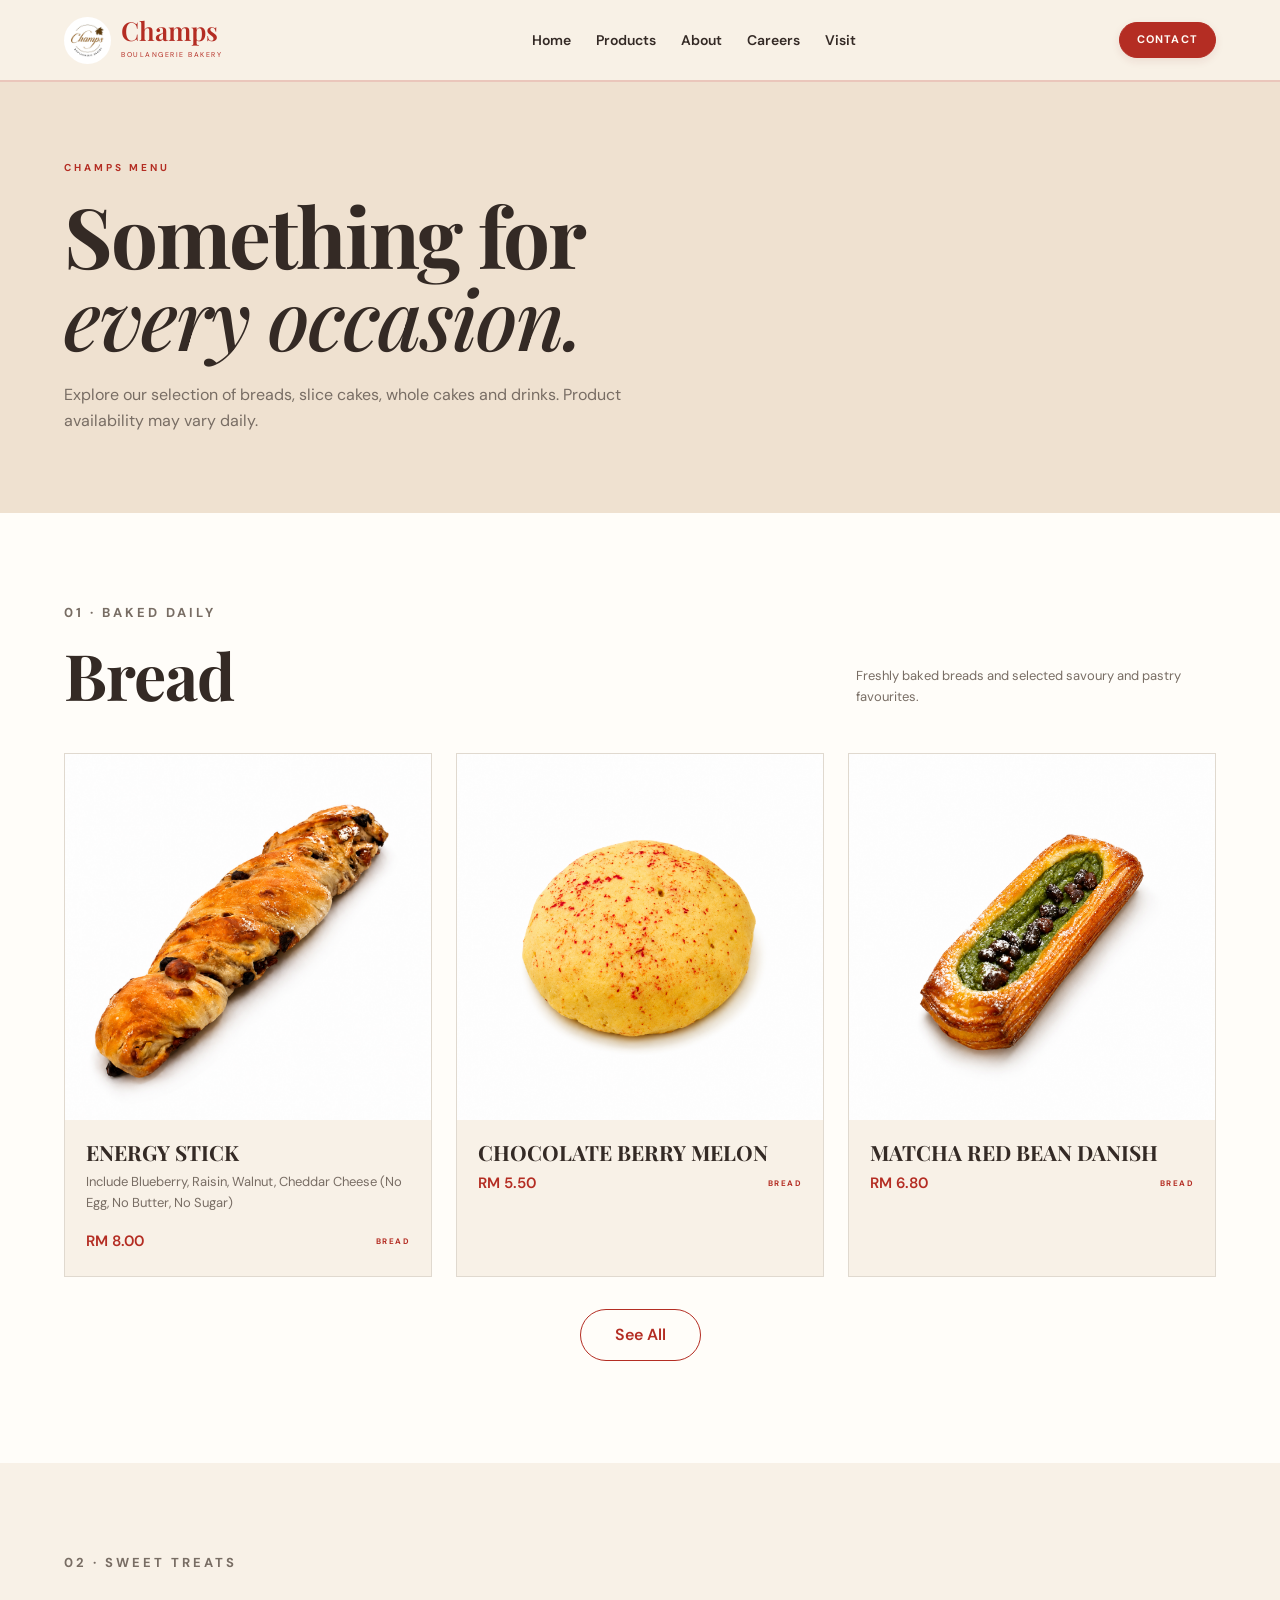
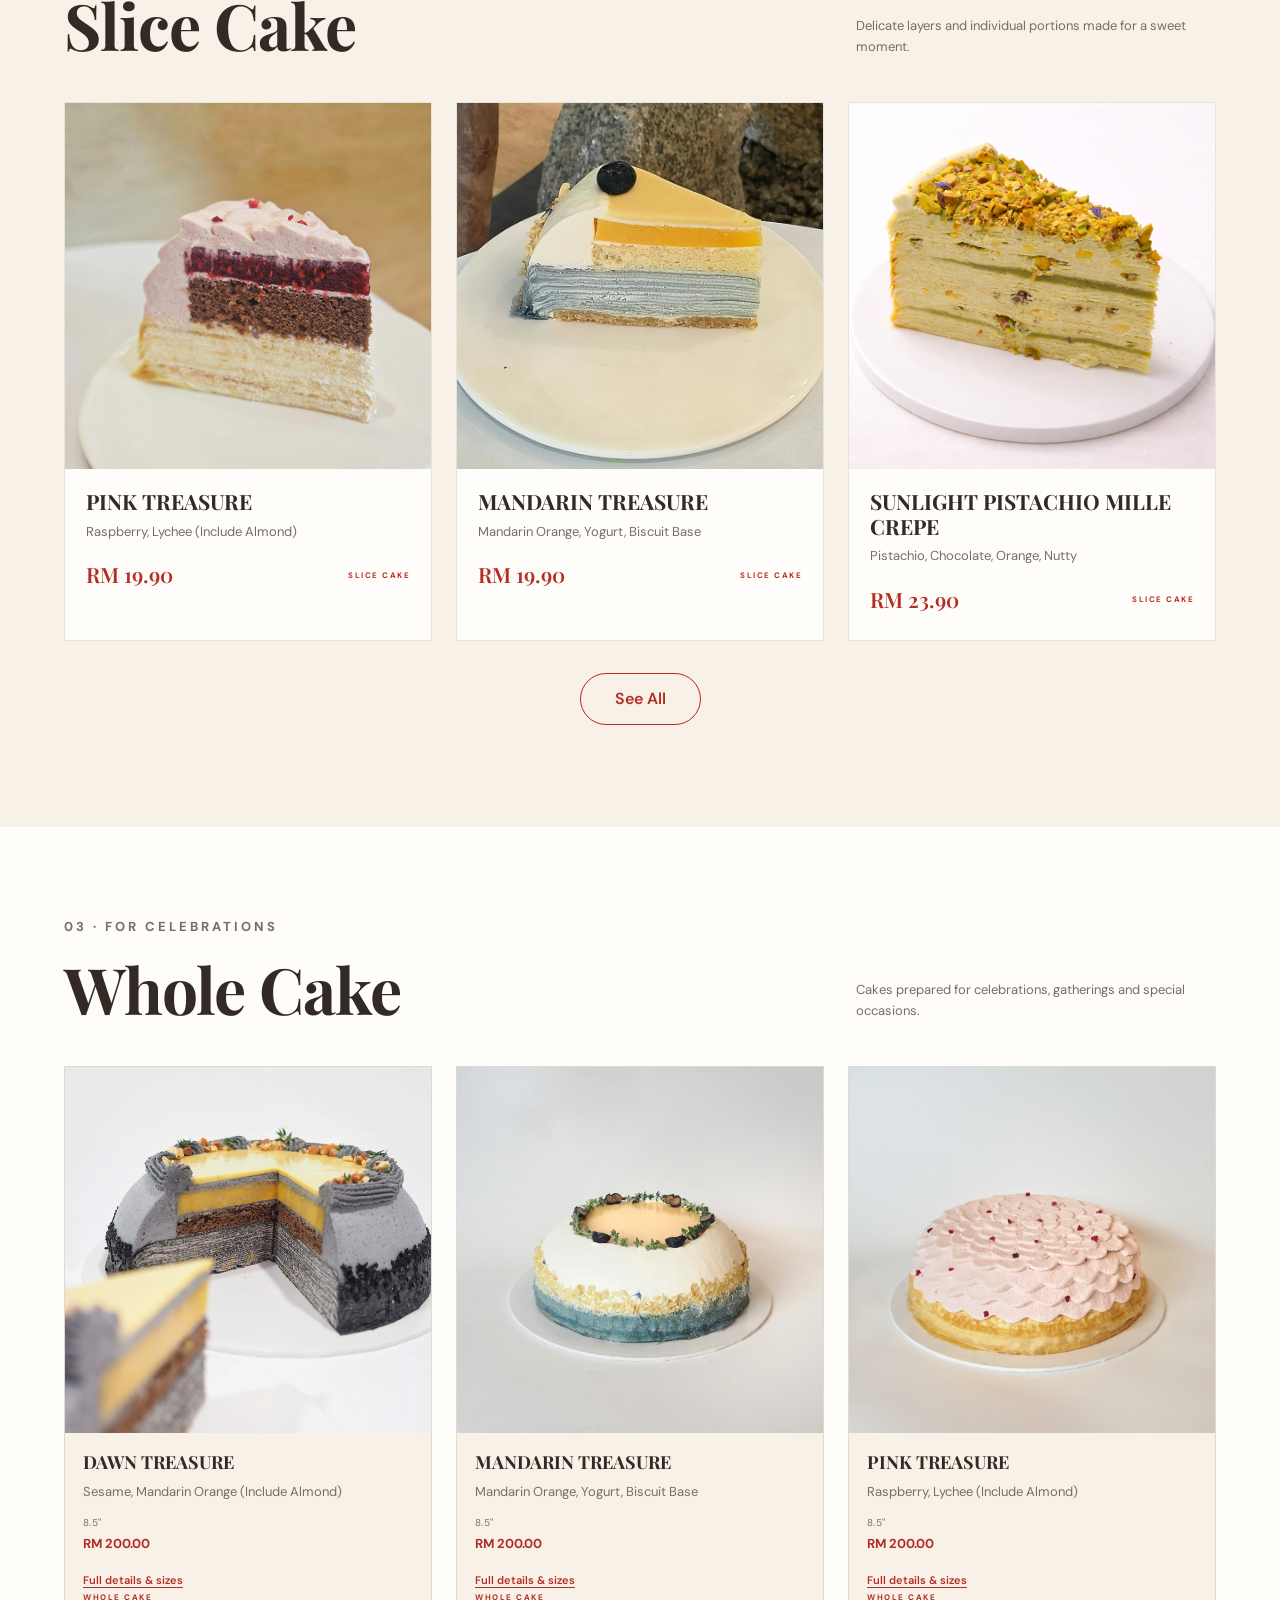
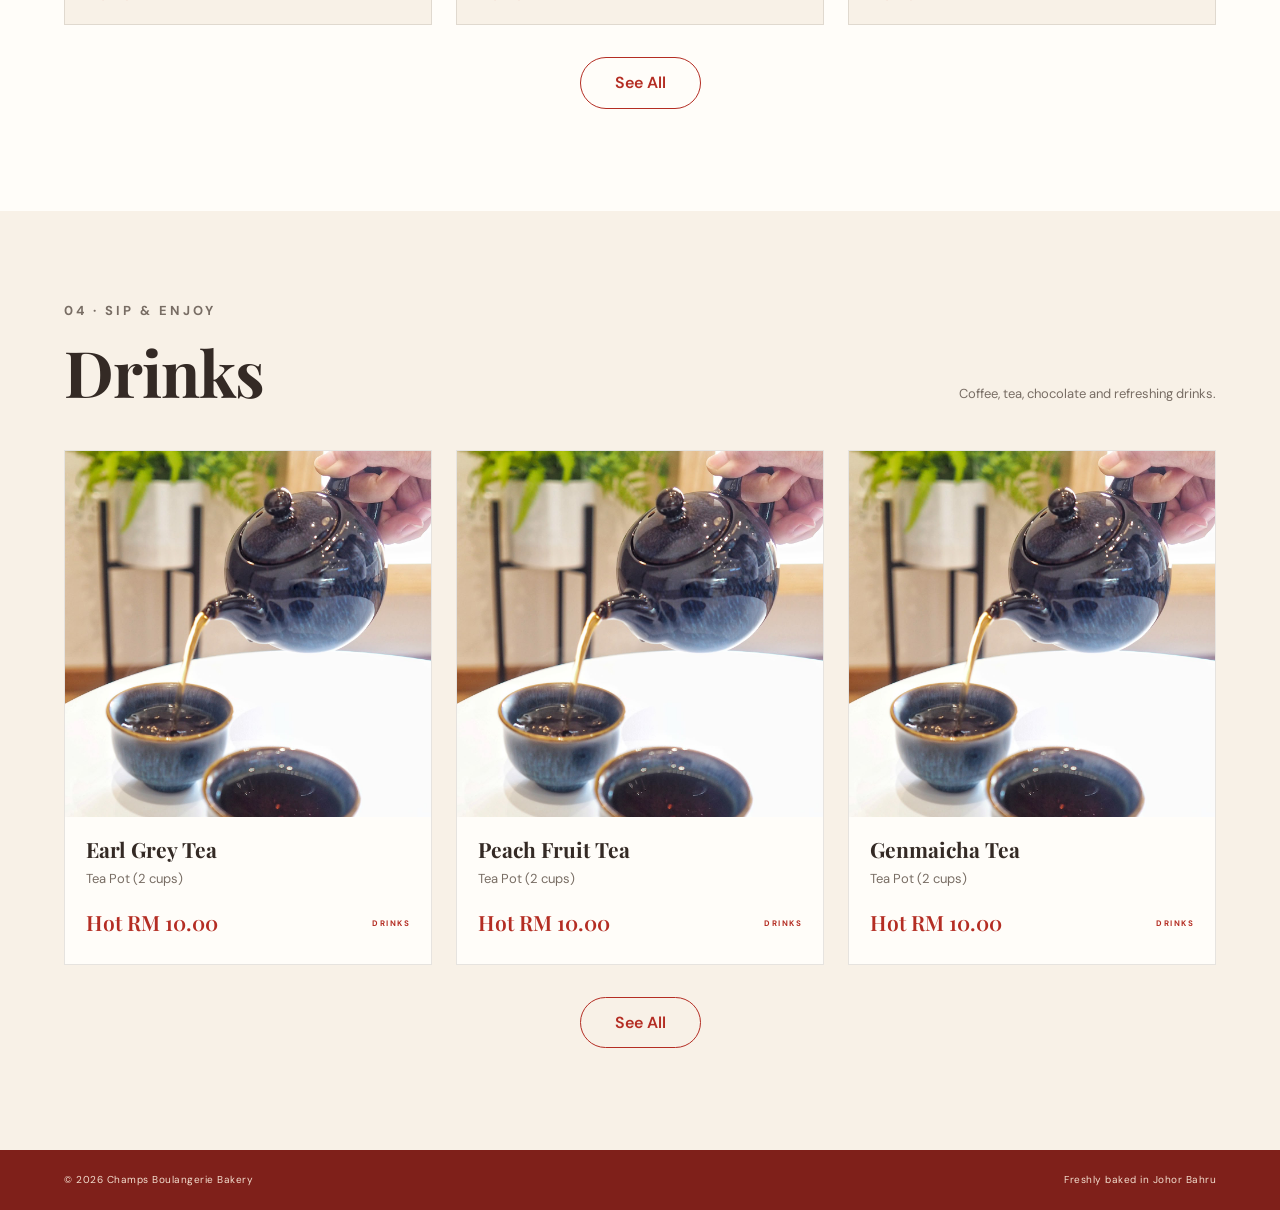
==== commit 91ab91ed: "Add product price management system" ====
--- a/products.html
+++ b/products.html
@@ -31,213 +31,213 @@
 <section class="menu-page-header"><div class="container"><p class="eyebrow">CHAMPS MENU</p><h1>Something for<br><em>every occasion.</em></h1><p>Explore our selection of breads, slice cakes, whole cakes and drinks. Product availability may vary daily.</p></div></section>
 
 <section class="menu-page-section" id="bread"><div class="container"><div class="menu-section-title"><div><p class="eyebrow">01 · BAKED DAILY</p><h2>Bread</h2></div><p>Freshly baked breads and selected savoury and pastry favourites.</p></div><div class="menu-product-grid bread-product-grid">
-<article class="menu-product-card bread-product-card"><div class="menu-product-image"><button class="product-image-button" type="button" aria-label="View full image of Energy Stick"><img src="images/bread-energy-stick.png" alt="Energy Stick" loading="lazy"></button></div><div class="menu-product-info"><h3>ENERGY STICK</h3><p>Include Blueberry, Raisin, Walnut, Cheddar Cheese (No Egg, No Butter, No Sugar)</p><div class="menu-product-bottom"><span class="menu-product-price">RM 7.00</span><span class="menu-product-tag">BREAD</span></div></div></article>
-<article class="menu-product-card bread-product-card"><div class="menu-product-image"><button class="product-image-button" type="button" aria-label="View full image of Chocolate Berry Melon"><img src="images/bread-chocolate-berry-melon.png" alt="Chocolate Berry Melon" loading="lazy"></button></div><div class="menu-product-info"><h3>CHOCOLATE BERRY MELON</h3><div class="menu-product-bottom"><span class="menu-product-price">RM 5.50</span><span class="menu-product-tag">BREAD</span></div></div></article>
-<article class="menu-product-card bread-product-card"><div class="menu-product-image"><button class="product-image-button" type="button" aria-label="View full image of Matcha Red Bean Danish"><img src="images/bread-matcha-red-bean-danish.png" alt="Matcha Red Bean Danish" loading="lazy"></button></div><div class="menu-product-info"><h3>MATCHA RED BEAN DANISH</h3><div class="menu-product-bottom"><span class="menu-product-price">RM 6.80</span><span class="menu-product-tag">BREAD</span></div></div></article>
-<article class="menu-product-card bread-product-card"><div class="menu-product-image"><button class="product-image-button" type="button" aria-label="View full image of Tuna Pan"><img src="images/bread-tuna-pan.jpeg" alt="Tuna Pan" loading="lazy"></button></div><div class="menu-product-info"><h3>TUNA PAN</h3><div class="menu-product-bottom"><span class="menu-product-price">RM 5.50</span><span class="menu-product-tag">BREAD</span></div></div></article>
-<article class="menu-product-card bread-product-card"><div class="menu-product-image"><button class="product-image-button" type="button" aria-label="View full image of Sausage Roll"><img src="images/bread-sausage-roll.jpeg" alt="Sausage Roll" loading="lazy"></button></div><div class="menu-product-info"><h3>SAUSAGE ROLL</h3><div class="menu-product-bottom"><span class="menu-product-price">RM 5.00</span><span class="menu-product-tag">BREAD</span></div></div></article>
-<article class="menu-product-card bread-product-card"><div class="menu-product-image"><button class="product-image-button" type="button" aria-label="View full image of Pizza Mozzarella"><img src="images/bread-pizza-mozzarella.jpeg" alt="Pizza Mozzarella" loading="lazy"></button></div><div class="menu-product-info"><h3>PIZZA MOZZARELLA</h3><div class="menu-product-bottom"><span class="menu-product-price">RM 5.50</span><span class="menu-product-tag">BREAD</span></div></div></article>
-<article class="menu-product-card bread-product-card"><div class="menu-product-image"><button class="product-image-button" type="button" aria-label="View full image of Champs Butter Croissant"><img src="images/bread-champs-butter-croissant.jpeg" alt="Champs Butter Croissant" loading="lazy"></button></div><div class="menu-product-info"><h3>CHAMPS BUTTER CROISSANT</h3><div class="menu-product-bottom"><span class="menu-product-price">RM 6.50</span><span class="menu-product-tag">BREAD</span></div></div></article>
-<article class="menu-product-card bread-product-card"><div class="menu-product-image"><button class="product-image-button" type="button" aria-label="View full image of Pain Au Choco"><img src="images/bread-pain-au-choco.jpeg" alt="Pain Au Choco" loading="lazy"></button></div><div class="menu-product-info"><h3>PAIN AU CHOCO</h3><div class="menu-product-bottom"><span class="menu-product-price">RM 7.50</span><span class="menu-product-tag">BREAD</span></div></div></article>
-<article class="menu-product-card bread-product-card"><div class="menu-product-image"><button class="product-image-button" type="button" aria-label="View full image of Cheezy Bread"><img src="images/bread-cheezy-bread.jpeg" alt="Cheezy Bread" loading="lazy"></button></div><div class="menu-product-info"><h3>CHEEZY BREAD</h3><p>Sweet Cheese Fillings</p><div class="menu-product-bottom"><span class="menu-product-price">RM 5.50</span><span class="menu-product-tag">BREAD</span></div></div></article>
-<article class="menu-product-card bread-product-card"><div class="menu-product-image"><button class="product-image-button" type="button" aria-label="View full image of Melon Pan"><img src="images/bread-melon-pan.jpeg" alt="Melon Pan" loading="lazy"></button></div><div class="menu-product-info"><h3>MELON PAN</h3><div class="menu-product-bottom"><span class="menu-product-price">RM 4.50</span><span class="menu-product-tag">BREAD</span></div></div></article>
-<article class="menu-product-card bread-product-card"><div class="menu-product-image"><button class="product-image-button" type="button" aria-label="View full image of Pizza Sausage"><img src="images/bread-pizza-sausage.jpeg" alt="Pizza Sausage" loading="lazy"></button></div><div class="menu-product-info"><h3>PIZZA SAUSAGE</h3><div class="menu-product-bottom"><span class="menu-product-price">RM 6.50</span><span class="menu-product-tag">BREAD</span></div></div></article>
-<article class="menu-product-card bread-product-card"><div class="menu-product-image"><button class="product-image-button" type="button" aria-label="View full image of Sausage Croissant"><img src="images/bread-sausage-croissant.jpeg" alt="Sausage Croissant" loading="lazy"></button></div><div class="menu-product-info"><h3>SAUSAGE CROISSANT</h3><div class="menu-product-bottom"><span class="menu-product-price">RM 7.50</span><span class="menu-product-tag">BREAD</span></div></div></article>
-<article class="menu-product-card bread-product-card"><div class="menu-product-image"><button class="product-image-button" type="button" aria-label="View full image of Matcha Red Bean Mochi"><img src="images/bread-matcha-red-bean-mochi.jpeg" alt="Matcha Red Bean Mochi" loading="lazy"></button></div><div class="menu-product-info"><h3>MATCHA RED BEAN MOCHI</h3><p>Matcha Custard, Red Bean, Mochi</p><div class="menu-product-bottom"><span class="menu-product-price">RM 6.50</span><span class="menu-product-tag">BREAD</span></div></div></article>
-<article class="menu-product-card bread-product-card"><div class="menu-product-image"><button class="product-image-button" type="button" aria-label="View full image of Chocolate x Houjicha"><img src="images/bread-chocolate-x-houjicha.jpeg" alt="Chocolate x Houjicha" loading="lazy"></button></div><div class="menu-product-info"><h3>CHOCOLATE X HOUJICHA</h3><p>Chocolate Custard, Houjicha Custard</p><div class="menu-product-bottom"><span class="menu-product-price">RM 6.00</span><span class="menu-product-tag">BREAD</span></div></div></article>
-<article class="menu-product-card bread-product-card"><div class="menu-product-image"><button class="product-image-button" type="button" aria-label="View full image of Ham &amp; Onion Roll"><img src="images/bread-ham-onion-roll.jpeg" alt="Ham &amp; Onion Roll" loading="lazy"></button></div><div class="menu-product-info"><h3>HAM &amp; ONION ROLL</h3><div class="menu-product-bottom"><span class="menu-product-price">RM 5.00</span><span class="menu-product-tag">BREAD</span></div></div></article>
-<article class="menu-product-card bread-product-card"><div class="menu-product-image"><button class="product-image-button" type="button" aria-label="View full image of Chicken Floss With Ham"><img src="images/bread-chicken-floss-with-ham.jpeg" alt="Chicken Floss With Ham" loading="lazy"></button></div><div class="menu-product-info"><h3>CHICKEN FLOSS WITH HAM</h3><p>Include Mustard</p><div class="menu-product-bottom"><span class="menu-product-price">RM 5.00</span><span class="menu-product-tag">BREAD</span></div></div></article>
-<article class="menu-product-card bread-product-card"><div class="menu-product-image"><button class="product-image-button" type="button" aria-label="View full image of Mini Croissant"><img src="images/bread-mini-croissant.jpeg" alt="Mini Croissant" loading="lazy"></button></div><div class="menu-product-info"><h3>MINI CROISSANT</h3><div class="menu-product-bottom"><span class="menu-product-price">1pcs RM 2.50; 3pcs RM 7.00; 5pcs RM 10.50</span><span class="menu-product-tag">BREAD</span></div></div></article>
-<article class="menu-product-card bread-product-card"><div class="menu-product-image"><button class="product-image-button" type="button" aria-label="View full image of Mini Pain Au Choco"><img src="images/bread-mini-pain-au-choco.jpeg" alt="Mini Pain Au Choco" loading="lazy"></button></div><div class="menu-product-info"><h3>MINI PAIN AU CHOCO</h3><div class="menu-product-bottom"><span class="menu-product-price">1pcs RM 2.60; 3pcs RM 7.50; 5pcs RM 11.50</span><span class="menu-product-tag">BREAD</span></div></div></article>
-<article class="menu-product-card bread-product-card"><div class="menu-product-image"><button class="product-image-button" type="button" aria-label="View full image of Pistachio Roll"><img src="images/bread-pistachio-roll.jpeg" alt="Pistachio Roll" loading="lazy"></button></div><div class="menu-product-info"><h3>PISTACHIO ROLL</h3><div class="menu-product-bottom"><span class="menu-product-price">RM 7.50</span><span class="menu-product-tag">BREAD</span></div></div></article>
-<article class="menu-product-card bread-product-card"><div class="menu-product-image"><button class="product-image-button" type="button" aria-label="View full image of Raspberry Danish"><img src="images/bread-raspberry-danish.png" alt="Raspberry Danish" loading="lazy"></button></div><div class="menu-product-info"><h3>RASPBERRY DANISH</h3><div class="menu-product-bottom"><span class="menu-product-price">RM 6.80</span><span class="menu-product-tag">BREAD</span></div></div></article>
-<article class="menu-product-card bread-product-card"><div class="menu-product-image"><button class="product-image-button" type="button" aria-label="View full image of Lemon Custard Danish"><img src="images/bread-lemon-custard-danish.png" alt="Lemon Custard Danish" loading="lazy"></button></div><div class="menu-product-info"><h3>LEMON CUSTARD DANISH</h3><div class="menu-product-bottom"><span class="menu-product-price">RM 6.80</span><span class="menu-product-tag">BREAD</span></div></div></article>
-<article class="menu-product-card bread-product-card"><div class="menu-product-image"><button class="product-image-button" type="button" aria-label="View full image of Muar Otak Puff"><img src="images/bread-muar-otak-puff.jpeg" alt="Muar Otak Puff" loading="lazy"></button></div><div class="menu-product-info"><h3>MUAR OTAK PUFF</h3><div class="menu-product-bottom"><span class="menu-product-price">RM 7.80</span><span class="menu-product-tag">BREAD</span></div></div></article>
-<article class="menu-product-card bread-product-card"><div class="menu-product-image"><button class="product-image-button" type="button" aria-label="View full image of Sea Salt Roll"><img src="images/bread-sea-salt-roll.jpeg" alt="Sea Salt Roll" loading="lazy"></button></div><div class="menu-product-info"><h3>SEA SALT ROLL</h3><p>No Egg</p><div class="menu-product-bottom"><span class="menu-product-price">RM 4.50</span><span class="menu-product-tag">BREAD</span></div></div></article>
-<article class="menu-product-card bread-product-card"><div class="menu-product-image"><button class="product-image-button" type="button" aria-label="View full image of Chocolate Sea Salt Roll"><img src="images/bread-chocolate-sea-salt-roll.jpeg" alt="Chocolate Sea Salt Roll" loading="lazy"></button></div><div class="menu-product-info"><h3>CHOCOLATE SEA SALT ROLL</h3><p>No Egg</p><div class="menu-product-bottom"><span class="menu-product-price">RM 5.50</span><span class="menu-product-tag">BREAD</span></div></div></article>
-<article class="menu-product-card bread-product-card"><div class="menu-product-image"><button class="product-image-button" type="button" aria-label="View full image of Sesame Sea Salt Roll"><img src="images/bread-sesame-sea-salt-roll.jpeg" alt="Sesame Sea Salt Roll" loading="lazy"></button></div><div class="menu-product-info"><h3>SESAME SEA SALT ROLL</h3><p>No Egg</p><div class="menu-product-bottom"><span class="menu-product-price">RM 5.50</span><span class="menu-product-tag">BREAD</span></div></div></article>
-<article class="menu-product-card bread-product-card"><div class="menu-product-image"><button class="product-image-button" type="button" aria-label="View full image of Healthy Sesame Multi Grain"><img src="images/bread-healthy-sesame-multi-grain.jpeg" alt="Healthy Sesame Multi Grain" loading="lazy"></button></div><div class="menu-product-info"><h3>HEALTHY SESAME MULTI GRAIN</h3><p>No Sugar, Butter &amp; Egg</p><div class="menu-product-bottom"><span class="menu-product-price">RM 6.50</span><span class="menu-product-tag">BREAD</span></div></div></article>
-<article class="menu-product-card bread-product-card"><div class="menu-product-image"><button class="product-image-button" type="button" aria-label="View full image of Raisin Walnut"><img src="images/bread-raisin-walnut.jpeg" alt="Raisin Walnut" loading="lazy"></button></div><div class="menu-product-info"><h3>RAISIN WALNUT</h3><p>No Egg</p><div class="menu-product-bottom"><span class="menu-product-price">RM 5.50</span><span class="menu-product-tag">BREAD</span></div></div></article>
-<article class="menu-product-card bread-product-card"><div class="menu-product-image"><button class="product-image-button" type="button" aria-label="View full image of Wholemeal Cranberry Walnut"><img src="images/bread-wholemeal-cranberry.jpeg" alt="Wholemeal Cranberry Walnut" loading="lazy"></button></div><div class="menu-product-info"><h3>WHOLEMEAL CRANBERRY WALNUT</h3><p>No Egg</p><div class="menu-product-bottom"><span class="menu-product-price">RM 5.50</span><span class="menu-product-tag">BREAD</span></div></div></article>
-<article class="menu-product-card bread-product-card"><div class="menu-product-image"><button class="product-image-button" type="button" aria-label="View full image of An Butter"><img src="images/bread-an-butter.jpeg" alt="An Butter" loading="lazy"></button></div><div class="menu-product-info"><h3>AN BUTTER</h3><p>Red Bean With Salted Butter (No Egg)</p><div class="menu-product-bottom"><span class="menu-product-price">RM 5.50</span><span class="menu-product-tag">BREAD</span></div></div></article>
-<article class="menu-product-card bread-product-card"><div class="menu-product-image"><button class="product-image-button" type="button" aria-label="View full image of Pretzel"><img src="images/bread-pretzel.jpeg" alt="Pretzel" loading="lazy"></button></div><div class="menu-product-info"><h3>PRETZEL</h3><p>Caramel Almond Pretzel (No Egg)</p><div class="menu-product-bottom"><span class="menu-product-price">RM 5.50</span><span class="menu-product-tag">BREAD</span></div></div></article>
-<article class="menu-product-card bread-product-card"><div class="menu-product-image"><button class="product-image-button" type="button" aria-label="View full image of Purple Rice Cranberry"><img src="images/bread-purple-rice-cranberry.jpeg" alt="Purple Rice Cranberry" loading="lazy"></button></div><div class="menu-product-info"><h3>PURPLE RICE CRANBERRY</h3><p>No Egg</p><div class="menu-product-bottom"><span class="menu-product-price">RM 5.50</span><span class="menu-product-tag">BREAD</span></div></div></article>
-<article class="menu-product-card bread-product-card"><div class="menu-product-image"><button class="product-image-button" type="button" aria-label="View full image of Cranberry Cream Cheese"><img src="images/bread-cranberry-cream-cheese.jpeg" alt="Cranberry Cream Cheese" loading="lazy"></button></div><div class="menu-product-info"><h3>CRANBERRY CREAM CHEESE</h3><p>No Egg</p><div class="menu-product-bottom"><span class="menu-product-price">RM 5.50</span><span class="menu-product-tag">BREAD</span></div></div></article>
-<article class="menu-product-card bread-product-card"><div class="menu-product-image"><button class="product-image-button" type="button" aria-label="View full image of Mentaiko Sea Salt Roll"><img src="images/bread-mentaiko-sea-salt-roll.jpeg" alt="Mentaiko Sea Salt Roll" loading="lazy"></button></div><div class="menu-product-info"><h3>MENTAIKO SEA SALT ROLL</h3><p>No Egg</p><div class="menu-product-bottom"><span class="menu-product-price">RM 6.00</span><span class="menu-product-tag">BREAD</span></div></div></article>
-<article class="menu-product-card bread-product-card"><div class="menu-product-image"><button class="product-image-button" type="button" aria-label="View full image of Earl Grey Mochi Sea Salt Roll"><img src="images/bread-earl-grey-mochi-sea-salt-roll.jpeg" alt="Earl Grey Mochi Sea Salt Roll" loading="lazy"></button></div><div class="menu-product-info"><h3>EARL GREY MOCHI SEA SALT ROLL</h3><p>No Egg</p><div class="menu-product-bottom"><span class="menu-product-price">RM 6.00</span><span class="menu-product-tag">BREAD</span></div></div></article>
-<article class="menu-product-card bread-product-card"><div class="menu-product-image"><button class="product-image-button" type="button" aria-label="View full image of Pain Au Raisin"><img src="images/bread-pain-au-rasin.jpeg" alt="Pain Au Raisin" loading="lazy"></button></div><div class="menu-product-info"><h3>PAIN AU RAISIN</h3><div class="menu-product-bottom"><span class="menu-product-price">RM 7.00</span><span class="menu-product-tag">BREAD</span></div></div></article>
-<article class="menu-product-card bread-product-card"><div class="menu-product-image"><button class="product-image-button" type="button" aria-label="View full image of Baguette"><img src="images/bread-baguatte.jpeg" alt="Baguette" loading="lazy"></button></div><div class="menu-product-info"><h3>BAGUETTE</h3><p>No Sugar, Butter &amp; Egg</p><div class="menu-product-bottom"><span class="menu-product-price">RM 6.50</span><span class="menu-product-tag">BREAD</span></div></div></article>
-<article class="menu-product-card bread-product-card"><div class="menu-product-image"><button class="product-image-button" type="button" aria-label="View full image of Garlic French"><img src="images/bread-garlic-french.jpeg" alt="Garlic French" loading="lazy"></button></div><div class="menu-product-info"><h3>GARLIC FRENCH</h3><p>No Sugar, Egg</p><div class="menu-product-bottom"><span class="menu-product-price">RM 5.00</span><span class="menu-product-tag">BREAD</span></div></div></article>
-<article class="menu-product-card bread-product-card"><div class="menu-product-image"><button class="product-image-button" type="button" aria-label="View full image of Mentaiko French"><img src="images/bread-mentaiko-french.jpeg" alt="Mentaiko French" loading="lazy"></button></div><div class="menu-product-info"><h3>MENTAIKO FRENCH</h3><div class="menu-product-bottom"><span class="menu-product-price">RM 6.00</span><span class="menu-product-tag">BREAD</span></div></div></article>
-<article class="menu-product-card bread-product-card"><div class="menu-product-image"><button class="product-image-button" type="button" aria-label="View full image of Mini French"><img src="images/bread-mini-french.png" alt="Mini French" loading="lazy"></button></div><div class="menu-product-info"><h3>MINI FRENCH</h3><p>No Sugar, Butter &amp; Egg</p><div class="menu-product-bottom"><span class="menu-product-price">RM 3.50</span><span class="menu-product-tag">BREAD</span></div></div></article>
-<article class="menu-product-card bread-product-card"><div class="menu-product-image"><button class="product-image-button" type="button" aria-label="View full image of Kouign Amann"><img src="images/bread-kouign-amann.jpeg" alt="Kouign Amann" loading="lazy"></button></div><div class="menu-product-info"><h3>KOUIGN AMANN</h3><p>Brown Sugar With Butter Danish (No Egg)</p><div class="menu-product-bottom"><span class="menu-product-price">RM 5.50</span><span class="menu-product-tag">BREAD</span></div></div></article>
-<article class="menu-product-card bread-product-card"><div class="menu-product-image"><button class="product-image-button" type="button" aria-label="View full image of Onion Tomato Tartine"><img src="images/bread-onion-tomato-tartine.jpeg" alt="Onion Tomato Tartine" loading="lazy"></button></div><div class="menu-product-info"><h3>ONION TOMATO TARTINE</h3><div class="menu-product-bottom"><span class="menu-product-price">RM 5.50</span><span class="menu-product-tag">BREAD</span></div></div></article>
-<article class="menu-product-card bread-product-card"><div class="menu-product-image"><button class="product-image-button" type="button" aria-label="View full image of Sausage Garlic Tartine"><img src="images/bread-sausage-garlic-tartine.jpeg" alt="Sausage Garlic Tartine" loading="lazy"></button></div><div class="menu-product-info"><h3>SAUSAGE GARLIC TARTINE</h3><div class="menu-product-bottom"><span class="menu-product-price">RM 6.00</span><span class="menu-product-tag">BREAD</span></div></div></article>
-<article class="menu-product-card bread-product-card"><div class="menu-product-image"><button class="product-image-button" type="button" aria-label="View full image of Mushroom Focaccia"><img src="images/bread-mushroom-focaccia.jpeg" alt="Mushroom Focaccia" loading="lazy"></button></div><div class="menu-product-info"><h3>MUSHROOM FOCACCIA</h3><p>Button Mushroom &amp; Beech Mushroom</p><div class="menu-product-bottom"><span class="menu-product-price">RM 7.80</span><span class="menu-product-tag">BREAD</span></div></div></article>
-<article class="menu-product-card bread-product-card"><div class="menu-product-image"><button class="product-image-button" type="button" aria-label="View full image of Muar Otak Focaccia"><img src="images/bread-muar-otak-focaccia.jpeg" alt="Muar Otak Focaccia" loading="lazy"></button></div><div class="menu-product-info"><h3>MUAR OTAK FOCACCIA</h3><div class="menu-product-bottom"><span class="menu-product-price">RM 6.80</span><span class="menu-product-tag">BREAD</span></div></div></article>
-<article class="menu-product-card bread-product-card"><div class="menu-product-image"><button class="product-image-button" type="button" aria-label="View full image of Butter Roll"><img src="images/bread-butter-roll.jpeg" alt="Butter Roll" loading="lazy"></button></div><div class="menu-product-info"><h3>BUTTER ROLL</h3><p>4pcs</p><div class="menu-product-bottom"><span class="menu-product-price">RM 6.50</span><span class="menu-product-tag">BREAD</span></div></div></article>
-<article class="menu-product-card bread-product-card"><div class="menu-product-image"><button class="product-image-button" type="button" aria-label="View full image of Mini Raisin"><img src="images/bread-mini-raisin.jpeg" alt="Mini Raisin" loading="lazy"></button></div><div class="menu-product-info"><h3>MINI RAISIN</h3><p>6pcs</p><div class="menu-product-bottom"><span class="menu-product-price">RM 7.50</span><span class="menu-product-tag">BREAD</span></div></div></article>
-<article class="menu-product-card bread-product-card"><div class="menu-product-image"><button class="product-image-button" type="button" aria-label="View full image of Mini An Pan"><img src="images/bread-mini-an-pan.jpeg" alt="Mini An Pan" loading="lazy"></button></div><div class="menu-product-info"><h3>MINI AN PAN</h3><p>4pcs</p><div class="menu-product-bottom"><span class="menu-product-price">RM 7.50</span><span class="menu-product-tag">BREAD</span></div></div></article>
-<article class="menu-product-card bread-product-card"><div class="menu-product-image"><button class="product-image-button" type="button" aria-label="View full image of Mini Dark Chocolate Bun"><img src="images/bread-mini-dark-chocolate-bun.jpeg" alt="Mini Dark Chocolate Bun" loading="lazy"></button></div><div class="menu-product-info"><h3>MINI DARK CHOCOLATE BUN</h3><p>4pcs</p><div class="menu-product-bottom"><span class="menu-product-price">RM 7.00</span><span class="menu-product-tag">BREAD</span></div></div></article>
-<article class="menu-product-card bread-product-card"><div class="menu-product-image"><button class="product-image-button" type="button" aria-label="View full image of Mini Cheese Bun"><img src="images/bread-mini-cheese.jpeg" alt="Mini Cheese Bun" loading="lazy"></button></div><div class="menu-product-info"><h3>MINI CHEESE BUN</h3><p>4pcs</p><div class="menu-product-bottom"><span class="menu-product-price">RM 7.00</span><span class="menu-product-tag">BREAD</span></div></div></article>
-<article class="menu-product-card bread-product-card"><div class="menu-product-image"><button class="product-image-button" type="button" aria-label="View full image of Wholemeal Loaf Bread"><img src="images/bread-wholemeal-loaf-bread.jpeg" alt="Wholemeal Loaf Bread" loading="lazy"></button></div><div class="menu-product-info"><h3>WHOLEMEAL LOAF BREAD</h3><p>No Egg</p><div class="menu-product-bottom"><span class="menu-product-price">RM 8.00</span><span class="menu-product-tag">BREAD</span></div></div></article>
-<article class="menu-product-card bread-product-card"><div class="menu-product-image"><button class="product-image-button" type="button" aria-label="View full image of Healthy Loaf Bread"><img src="images/bread-healthy-loaf-bread.jpeg" alt="Healthy Loaf Bread" loading="lazy"></button></div><div class="menu-product-info"><h3>HEALTHY LOAF BREAD</h3><p>No Sugar, Butter &amp; Egg</p><div class="menu-product-bottom"><span class="menu-product-price">RM 7.50</span><span class="menu-product-tag">BREAD</span></div></div></article>
-<article class="menu-product-card bread-product-card"><div class="menu-product-image"><button class="product-image-button" type="button" aria-label="View full image of Sesame Loaf Bread"><img src="images/bread-sesame-loaf-bread.jpeg" alt="Sesame Loaf Bread" loading="lazy"></button></div><div class="menu-product-info"><h3>SESAME LOAF BREAD</h3><p>No Egg</p><div class="menu-product-bottom"><span class="menu-product-price">RM 9.50</span><span class="menu-product-tag">BREAD</span></div></div></article>
-<article class="menu-product-card bread-product-card"><div class="menu-product-image"><button class="product-image-button" type="button" aria-label="View full image of Mountain Japanese Milk Loaf"><img src="images/bread-mountain-japanese-milk-loaf.jpeg" alt="Mountain Japanese Milk Loaf" loading="lazy"></button></div><div class="menu-product-info"><h3>MOUNTAIN JAPANESE MILK LOAF</h3><p>No Egg</p><div class="menu-product-bottom"><span class="menu-product-price">RM 7.50</span><span class="menu-product-tag">BREAD</span></div></div></article>
-<article class="menu-product-card bread-product-card"><div class="menu-product-image"><button class="product-image-button" type="button" aria-label="View full image of Square Japanese Milk Loaf"><img src="images/bread-square-japanese-milk-loaf.jpeg" alt="Square Japanese Milk Loaf" loading="lazy"></button></div><div class="menu-product-info"><h3>SQUARE JAPANESE MILK LOAF</h3><p>No Egg</p><div class="menu-product-bottom"><span class="menu-product-price">RM 9.50</span><span class="menu-product-tag">BREAD</span></div></div></article>
-<article class="menu-product-card bread-product-card"><div class="menu-product-image"><button class="product-image-button" type="button" aria-label="View full image of Chocolate Loaf"><img src="images/bread-chocolate-loaf.jpeg" alt="Chocolate Loaf" loading="lazy"></button></div><div class="menu-product-info"><h3>CHOCOLATE LOAF</h3><div class="menu-product-bottom"><span class="menu-product-price">RM 12.50</span><span class="menu-product-tag">BREAD</span></div></div></article>
-<article class="menu-product-card bread-product-card"><div class="menu-product-image"><button class="product-image-button" type="button" aria-label="View full image of Fruit With Red Wine French"><img src="images/bread-fruit-with-red-wine-french.jpeg" alt="Fruit With Red Wine French" loading="lazy"></button></div><div class="menu-product-info"><h3>FRUIT WITH RED WINE FRENCH</h3><p>No Sugar, Butter &amp; Egg</p><div class="menu-product-bottom"><span class="menu-product-price">RM 12.50</span><span class="menu-product-tag">BREAD</span></div></div></article>
-<article class="menu-product-card bread-product-card"><div class="menu-product-image"><button class="product-image-button" type="button" aria-label="View full image of German Rye Bread"><img src="images/bread-german-rye-bread.jpeg" alt="German Rye Bread" loading="lazy"></button></div><div class="menu-product-info"><h3>GERMAN RYE BREAD</h3><p>30% Gluten Free (No Sugar, Butter &amp; Egg)</p><div class="menu-product-bottom"><span class="menu-product-price">RM 6.50</span><span class="menu-product-tag">BREAD</span></div></div></article>
-<article class="menu-product-card bread-product-card"><div class="menu-product-image"><button class="product-image-button" type="button" aria-label="View full image of German Rye Bread With Raisin"><img src="images/bread-german-rye-bread-with-raisin.jpeg" alt="German Rye Bread With Raisin" loading="lazy"></button></div><div class="menu-product-info"><h3>GERMAN RYE BREAD WITH RAISIN</h3><p>30% Gluten Free (No Sugar, Butter &amp; Egg)</p><div class="menu-product-bottom"><span class="menu-product-price">RM 13.50</span><span class="menu-product-tag">BREAD</span></div></div></article>
-<article class="menu-product-card bread-product-card"><div class="menu-product-image"><button class="product-image-button" type="button" aria-label="View full image of Healthy Oat Chiaseed Cranberry"><img src="images/bread-healthy-oat-chiaseed-cranberry.jpeg" alt="Healthy Oat Chiaseed Cranberry" loading="lazy"></button></div><div class="menu-product-info"><h3>HEALTHY OAT CHIASEED CRANBERRY</h3><p>No Sugar, Butter &amp; Egg</p><div class="menu-product-bottom"><span class="menu-product-price">RM 8.50</span><span class="menu-product-tag">BREAD</span></div></div></article>
-<article class="menu-product-card bread-product-card"><div class="menu-product-image"><button class="product-image-button" type="button" aria-label="View full image of Fig &amp; Raisin Walnut"><img src="images/bread-fig-raisin-walnut.jpeg" alt="Fig &amp; Raisin Walnut" loading="lazy"></button></div><div class="menu-product-info"><h3>FIG &amp; RAISIN WALNUT</h3><p>No Sugar, Butter &amp; Egg (6pcs)</p><div class="menu-product-bottom"><span class="menu-product-price">RM 9.50</span><span class="menu-product-tag">BREAD</span></div></div></article>
-<article class="menu-product-card bread-product-card"><div class="menu-product-image"><button class="product-image-button" type="button" aria-label="View full image of Fluffy Cheezy Bread"><img src="images/bread-fluffy-cheezy-bread.jpeg" alt="Fluffy Cheezy Bread" loading="lazy"></button></div><div class="menu-product-info"><h3>FLUFFY CHEEZY BREAD</h3><p>6pcs</p><div class="menu-product-bottom"><span class="menu-product-price">RM 8.00</span><span class="menu-product-tag">BREAD</span></div></div></article>
+<article class="menu-product-card bread-product-card" data-price-id="product-001"><div class="menu-product-image"><button class="product-image-button" type="button" aria-label="View full image of Energy Stick"><img src="images/bread-energy-stick.png" alt="Energy Stick" loading="lazy"></button></div><div class="menu-product-info"><h3>ENERGY STICK</h3><p>Include Blueberry, Raisin, Walnut, Cheddar Cheese (No Egg, No Butter, No Sugar)</p><div class="menu-product-bottom"><span class="menu-product-price">RM 7.00</span><span class="menu-product-tag">BREAD</span></div></div></article>
+<article class="menu-product-card bread-product-card" data-price-id="product-002"><div class="menu-product-image"><button class="product-image-button" type="button" aria-label="View full image of Chocolate Berry Melon"><img src="images/bread-chocolate-berry-melon.png" alt="Chocolate Berry Melon" loading="lazy"></button></div><div class="menu-product-info"><h3>CHOCOLATE BERRY MELON</h3><div class="menu-product-bottom"><span class="menu-product-price">RM 5.50</span><span class="menu-product-tag">BREAD</span></div></div></article>
+<article class="menu-product-card bread-product-card" data-price-id="product-003"><div class="menu-product-image"><button class="product-image-button" type="button" aria-label="View full image of Matcha Red Bean Danish"><img src="images/bread-matcha-red-bean-danish.png" alt="Matcha Red Bean Danish" loading="lazy"></button></div><div class="menu-product-info"><h3>MATCHA RED BEAN DANISH</h3><div class="menu-product-bottom"><span class="menu-product-price">RM 6.80</span><span class="menu-product-tag">BREAD</span></div></div></article>
+<article class="menu-product-card bread-product-card" data-price-id="product-004"><div class="menu-product-image"><button class="product-image-button" type="button" aria-label="View full image of Tuna Pan"><img src="images/bread-tuna-pan.jpeg" alt="Tuna Pan" loading="lazy"></button></div><div class="menu-product-info"><h3>TUNA PAN</h3><div class="menu-product-bottom"><span class="menu-product-price">RM 5.50</span><span class="menu-product-tag">BREAD</span></div></div></article>
+<article class="menu-product-card bread-product-card" data-price-id="product-005"><div class="menu-product-image"><button class="product-image-button" type="button" aria-label="View full image of Sausage Roll"><img src="images/bread-sausage-roll.jpeg" alt="Sausage Roll" loading="lazy"></button></div><div class="menu-product-info"><h3>SAUSAGE ROLL</h3><div class="menu-product-bottom"><span class="menu-product-price">RM 5.00</span><span class="menu-product-tag">BREAD</span></div></div></article>
+<article class="menu-product-card bread-product-card" data-price-id="product-006"><div class="menu-product-image"><button class="product-image-button" type="button" aria-label="View full image of Pizza Mozzarella"><img src="images/bread-pizza-mozzarella.jpeg" alt="Pizza Mozzarella" loading="lazy"></button></div><div class="menu-product-info"><h3>PIZZA MOZZARELLA</h3><div class="menu-product-bottom"><span class="menu-product-price">RM 5.50</span><span class="menu-product-tag">BREAD</span></div></div></article>
+<article class="menu-product-card bread-product-card" data-price-id="product-007"><div class="menu-product-image"><button class="product-image-button" type="button" aria-label="View full image of Champs Butter Croissant"><img src="images/bread-champs-butter-croissant.jpeg" alt="Champs Butter Croissant" loading="lazy"></button></div><div class="menu-product-info"><h3>CHAMPS BUTTER CROISSANT</h3><div class="menu-product-bottom"><span class="menu-product-price">RM 6.50</span><span class="menu-product-tag">BREAD</span></div></div></article>
+<article class="menu-product-card bread-product-card" data-price-id="product-008"><div class="menu-product-image"><button class="product-image-button" type="button" aria-label="View full image of Pain Au Choco"><img src="images/bread-pain-au-choco.jpeg" alt="Pain Au Choco" loading="lazy"></button></div><div class="menu-product-info"><h3>PAIN AU CHOCO</h3><div class="menu-product-bottom"><span class="menu-product-price">RM 7.50</span><span class="menu-product-tag">BREAD</span></div></div></article>
+<article class="menu-product-card bread-product-card" data-price-id="product-009"><div class="menu-product-image"><button class="product-image-button" type="button" aria-label="View full image of Cheezy Bread"><img src="images/bread-cheezy-bread.jpeg" alt="Cheezy Bread" loading="lazy"></button></div><div class="menu-product-info"><h3>CHEEZY BREAD</h3><p>Sweet Cheese Fillings</p><div class="menu-product-bottom"><span class="menu-product-price">RM 5.50</span><span class="menu-product-tag">BREAD</span></div></div></article>
+<article class="menu-product-card bread-product-card" data-price-id="product-010"><div class="menu-product-image"><button class="product-image-button" type="button" aria-label="View full image of Melon Pan"><img src="images/bread-melon-pan.jpeg" alt="Melon Pan" loading="lazy"></button></div><div class="menu-product-info"><h3>MELON PAN</h3><div class="menu-product-bottom"><span class="menu-product-price">RM 4.50</span><span class="menu-product-tag">BREAD</span></div></div></article>
+<article class="menu-product-card bread-product-card" data-price-id="product-011"><div class="menu-product-image"><button class="product-image-button" type="button" aria-label="View full image of Pizza Sausage"><img src="images/bread-pizza-sausage.jpeg" alt="Pizza Sausage" loading="lazy"></button></div><div class="menu-product-info"><h3>PIZZA SAUSAGE</h3><div class="menu-product-bottom"><span class="menu-product-price">RM 6.50</span><span class="menu-product-tag">BREAD</span></div></div></article>
+<article class="menu-product-card bread-product-card" data-price-id="product-012"><div class="menu-product-image"><button class="product-image-button" type="button" aria-label="View full image of Sausage Croissant"><img src="images/bread-sausage-croissant.jpeg" alt="Sausage Croissant" loading="lazy"></button></div><div class="menu-product-info"><h3>SAUSAGE CROISSANT</h3><div class="menu-product-bottom"><span class="menu-product-price">RM 7.50</span><span class="menu-product-tag">BREAD</span></div></div></article>
+<article class="menu-product-card bread-product-card" data-price-id="product-013"><div class="menu-product-image"><button class="product-image-button" type="button" aria-label="View full image of Matcha Red Bean Mochi"><img src="images/bread-matcha-red-bean-mochi.jpeg" alt="Matcha Red Bean Mochi" loading="lazy"></button></div><div class="menu-product-info"><h3>MATCHA RED BEAN MOCHI</h3><p>Matcha Custard, Red Bean, Mochi</p><div class="menu-product-bottom"><span class="menu-product-price">RM 6.50</span><span class="menu-product-tag">BREAD</span></div></div></article>
+<article class="menu-product-card bread-product-card" data-price-id="product-014"><div class="menu-product-image"><button class="product-image-button" type="button" aria-label="View full image of Chocolate x Houjicha"><img src="images/bread-chocolate-x-houjicha.jpeg" alt="Chocolate x Houjicha" loading="lazy"></button></div><div class="menu-product-info"><h3>CHOCOLATE X HOUJICHA</h3><p>Chocolate Custard, Houjicha Custard</p><div class="menu-product-bottom"><span class="menu-product-price">RM 6.00</span><span class="menu-product-tag">BREAD</span></div></div></article>
+<article class="menu-product-card bread-product-card" data-price-id="product-015"><div class="menu-product-image"><button class="product-image-button" type="button" aria-label="View full image of Ham &amp; Onion Roll"><img src="images/bread-ham-onion-roll.jpeg" alt="Ham &amp; Onion Roll" loading="lazy"></button></div><div class="menu-product-info"><h3>HAM &amp; ONION ROLL</h3><div class="menu-product-bottom"><span class="menu-product-price">RM 5.00</span><span class="menu-product-tag">BREAD</span></div></div></article>
+<article class="menu-product-card bread-product-card" data-price-id="product-016"><div class="menu-product-image"><button class="product-image-button" type="button" aria-label="View full image of Chicken Floss With Ham"><img src="images/bread-chicken-floss-with-ham.jpeg" alt="Chicken Floss With Ham" loading="lazy"></button></div><div class="menu-product-info"><h3>CHICKEN FLOSS WITH HAM</h3><p>Include Mustard</p><div class="menu-product-bottom"><span class="menu-product-price">RM 5.00</span><span class="menu-product-tag">BREAD</span></div></div></article>
+<article class="menu-product-card bread-product-card" data-price-id="product-017"><div class="menu-product-image"><button class="product-image-button" type="button" aria-label="View full image of Mini Croissant"><img src="images/bread-mini-croissant.jpeg" alt="Mini Croissant" loading="lazy"></button></div><div class="menu-product-info"><h3>MINI CROISSANT</h3><div class="menu-product-bottom"><span class="menu-product-price">1pcs RM 2.50; 3pcs RM 7.00; 5pcs RM 10.50</span><span class="menu-product-tag">BREAD</span></div></div></article>
+<article class="menu-product-card bread-product-card" data-price-id="product-018"><div class="menu-product-image"><button class="product-image-button" type="button" aria-label="View full image of Mini Pain Au Choco"><img src="images/bread-mini-pain-au-choco.jpeg" alt="Mini Pain Au Choco" loading="lazy"></button></div><div class="menu-product-info"><h3>MINI PAIN AU CHOCO</h3><div class="menu-product-bottom"><span class="menu-product-price">1pcs RM 2.60; 3pcs RM 7.50; 5pcs RM 11.50</span><span class="menu-product-tag">BREAD</span></div></div></article>
+<article class="menu-product-card bread-product-card" data-price-id="product-019"><div class="menu-product-image"><button class="product-image-button" type="button" aria-label="View full image of Pistachio Roll"><img src="images/bread-pistachio-roll.jpeg" alt="Pistachio Roll" loading="lazy"></button></div><div class="menu-product-info"><h3>PISTACHIO ROLL</h3><div class="menu-product-bottom"><span class="menu-product-price">RM 7.50</span><span class="menu-product-tag">BREAD</span></div></div></article>
+<article class="menu-product-card bread-product-card" data-price-id="product-020"><div class="menu-product-image"><button class="product-image-button" type="button" aria-label="View full image of Raspberry Danish"><img src="images/bread-raspberry-danish.png" alt="Raspberry Danish" loading="lazy"></button></div><div class="menu-product-info"><h3>RASPBERRY DANISH</h3><div class="menu-product-bottom"><span class="menu-product-price">RM 6.80</span><span class="menu-product-tag">BREAD</span></div></div></article>
+<article class="menu-product-card bread-product-card" data-price-id="product-021"><div class="menu-product-image"><button class="product-image-button" type="button" aria-label="View full image of Lemon Custard Danish"><img src="images/bread-lemon-custard-danish.png" alt="Lemon Custard Danish" loading="lazy"></button></div><div class="menu-product-info"><h3>LEMON CUSTARD DANISH</h3><div class="menu-product-bottom"><span class="menu-product-price">RM 6.80</span><span class="menu-product-tag">BREAD</span></div></div></article>
+<article class="menu-product-card bread-product-card" data-price-id="product-022"><div class="menu-product-image"><button class="product-image-button" type="button" aria-label="View full image of Muar Otak Puff"><img src="images/bread-muar-otak-puff.jpeg" alt="Muar Otak Puff" loading="lazy"></button></div><div class="menu-product-info"><h3>MUAR OTAK PUFF</h3><div class="menu-product-bottom"><span class="menu-product-price">RM 7.80</span><span class="menu-product-tag">BREAD</span></div></div></article>
+<article class="menu-product-card bread-product-card" data-price-id="product-023"><div class="menu-product-image"><button class="product-image-button" type="button" aria-label="View full image of Sea Salt Roll"><img src="images/bread-sea-salt-roll.jpeg" alt="Sea Salt Roll" loading="lazy"></button></div><div class="menu-product-info"><h3>SEA SALT ROLL</h3><p>No Egg</p><div class="menu-product-bottom"><span class="menu-product-price">RM 4.50</span><span class="menu-product-tag">BREAD</span></div></div></article>
+<article class="menu-product-card bread-product-card" data-price-id="product-024"><div class="menu-product-image"><button class="product-image-button" type="button" aria-label="View full image of Chocolate Sea Salt Roll"><img src="images/bread-chocolate-sea-salt-roll.jpeg" alt="Chocolate Sea Salt Roll" loading="lazy"></button></div><div class="menu-product-info"><h3>CHOCOLATE SEA SALT ROLL</h3><p>No Egg</p><div class="menu-product-bottom"><span class="menu-product-price">RM 5.50</span><span class="menu-product-tag">BREAD</span></div></div></article>
+<article class="menu-product-card bread-product-card" data-price-id="product-025"><div class="menu-product-image"><button class="product-image-button" type="button" aria-label="View full image of Sesame Sea Salt Roll"><img src="images/bread-sesame-sea-salt-roll.jpeg" alt="Sesame Sea Salt Roll" loading="lazy"></button></div><div class="menu-product-info"><h3>SESAME SEA SALT ROLL</h3><p>No Egg</p><div class="menu-product-bottom"><span class="menu-product-price">RM 5.50</span><span class="menu-product-tag">BREAD</span></div></div></article>
+<article class="menu-product-card bread-product-card" data-price-id="product-026"><div class="menu-product-image"><button class="product-image-button" type="button" aria-label="View full image of Healthy Sesame Multi Grain"><img src="images/bread-healthy-sesame-multi-grain.jpeg" alt="Healthy Sesame Multi Grain" loading="lazy"></button></div><div class="menu-product-info"><h3>HEALTHY SESAME MULTI GRAIN</h3><p>No Sugar, Butter &amp; Egg</p><div class="menu-product-bottom"><span class="menu-product-price">RM 6.50</span><span class="menu-product-tag">BREAD</span></div></div></article>
+<article class="menu-product-card bread-product-card" data-price-id="product-027"><div class="menu-product-image"><button class="product-image-button" type="button" aria-label="View full image of Raisin Walnut"><img src="images/bread-raisin-walnut.jpeg" alt="Raisin Walnut" loading="lazy"></button></div><div class="menu-product-info"><h3>RAISIN WALNUT</h3><p>No Egg</p><div class="menu-product-bottom"><span class="menu-product-price">RM 5.50</span><span class="menu-product-tag">BREAD</span></div></div></article>
+<article class="menu-product-card bread-product-card" data-price-id="product-028"><div class="menu-product-image"><button class="product-image-button" type="button" aria-label="View full image of Wholemeal Cranberry Walnut"><img src="images/bread-wholemeal-cranberry.jpeg" alt="Wholemeal Cranberry Walnut" loading="lazy"></button></div><div class="menu-product-info"><h3>WHOLEMEAL CRANBERRY WALNUT</h3><p>No Egg</p><div class="menu-product-bottom"><span class="menu-product-price">RM 5.50</span><span class="menu-product-tag">BREAD</span></div></div></article>
+<article class="menu-product-card bread-product-card" data-price-id="product-029"><div class="menu-product-image"><button class="product-image-button" type="button" aria-label="View full image of An Butter"><img src="images/bread-an-butter.jpeg" alt="An Butter" loading="lazy"></button></div><div class="menu-product-info"><h3>AN BUTTER</h3><p>Red Bean With Salted Butter (No Egg)</p><div class="menu-product-bottom"><span class="menu-product-price">RM 5.50</span><span class="menu-product-tag">BREAD</span></div></div></article>
+<article class="menu-product-card bread-product-card" data-price-id="product-030"><div class="menu-product-image"><button class="product-image-button" type="button" aria-label="View full image of Pretzel"><img src="images/bread-pretzel.jpeg" alt="Pretzel" loading="lazy"></button></div><div class="menu-product-info"><h3>PRETZEL</h3><p>Caramel Almond Pretzel (No Egg)</p><div class="menu-product-bottom"><span class="menu-product-price">RM 5.50</span><span class="menu-product-tag">BREAD</span></div></div></article>
+<article class="menu-product-card bread-product-card" data-price-id="product-031"><div class="menu-product-image"><button class="product-image-button" type="button" aria-label="View full image of Purple Rice Cranberry"><img src="images/bread-purple-rice-cranberry.jpeg" alt="Purple Rice Cranberry" loading="lazy"></button></div><div class="menu-product-info"><h3>PURPLE RICE CRANBERRY</h3><p>No Egg</p><div class="menu-product-bottom"><span class="menu-product-price">RM 5.50</span><span class="menu-product-tag">BREAD</span></div></div></article>
+<article class="menu-product-card bread-product-card" data-price-id="product-032"><div class="menu-product-image"><button class="product-image-button" type="button" aria-label="View full image of Cranberry Cream Cheese"><img src="images/bread-cranberry-cream-cheese.jpeg" alt="Cranberry Cream Cheese" loading="lazy"></button></div><div class="menu-product-info"><h3>CRANBERRY CREAM CHEESE</h3><p>No Egg</p><div class="menu-product-bottom"><span class="menu-product-price">RM 5.50</span><span class="menu-product-tag">BREAD</span></div></div></article>
+<article class="menu-product-card bread-product-card" data-price-id="product-033"><div class="menu-product-image"><button class="product-image-button" type="button" aria-label="View full image of Mentaiko Sea Salt Roll"><img src="images/bread-mentaiko-sea-salt-roll.jpeg" alt="Mentaiko Sea Salt Roll" loading="lazy"></button></div><div class="menu-product-info"><h3>MENTAIKO SEA SALT ROLL</h3><p>No Egg</p><div class="menu-product-bottom"><span class="menu-product-price">RM 6.00</span><span class="menu-product-tag">BREAD</span></div></div></article>
+<article class="menu-product-card bread-product-card" data-price-id="product-034"><div class="menu-product-image"><button class="product-image-button" type="button" aria-label="View full image of Earl Grey Mochi Sea Salt Roll"><img src="images/bread-earl-grey-mochi-sea-salt-roll.jpeg" alt="Earl Grey Mochi Sea Salt Roll" loading="lazy"></button></div><div class="menu-product-info"><h3>EARL GREY MOCHI SEA SALT ROLL</h3><p>No Egg</p><div class="menu-product-bottom"><span class="menu-product-price">RM 6.00</span><span class="menu-product-tag">BREAD</span></div></div></article>
+<article class="menu-product-card bread-product-card" data-price-id="product-035"><div class="menu-product-image"><button class="product-image-button" type="button" aria-label="View full image of Pain Au Raisin"><img src="images/bread-pain-au-rasin.jpeg" alt="Pain Au Raisin" loading="lazy"></button></div><div class="menu-product-info"><h3>PAIN AU RAISIN</h3><div class="menu-product-bottom"><span class="menu-product-price">RM 7.00</span><span class="menu-product-tag">BREAD</span></div></div></article>
+<article class="menu-product-card bread-product-card" data-price-id="product-036"><div class="menu-product-image"><button class="product-image-button" type="button" aria-label="View full image of Baguette"><img src="images/bread-baguatte.jpeg" alt="Baguette" loading="lazy"></button></div><div class="menu-product-info"><h3>BAGUETTE</h3><p>No Sugar, Butter &amp; Egg</p><div class="menu-product-bottom"><span class="menu-product-price">RM 6.50</span><span class="menu-product-tag">BREAD</span></div></div></article>
+<article class="menu-product-card bread-product-card" data-price-id="product-037"><div class="menu-product-image"><button class="product-image-button" type="button" aria-label="View full image of Garlic French"><img src="images/bread-garlic-french.jpeg" alt="Garlic French" loading="lazy"></button></div><div class="menu-product-info"><h3>GARLIC FRENCH</h3><p>No Sugar, Egg</p><div class="menu-product-bottom"><span class="menu-product-price">RM 5.00</span><span class="menu-product-tag">BREAD</span></div></div></article>
+<article class="menu-product-card bread-product-card" data-price-id="product-038"><div class="menu-product-image"><button class="product-image-button" type="button" aria-label="View full image of Mentaiko French"><img src="images/bread-mentaiko-french.jpeg" alt="Mentaiko French" loading="lazy"></button></div><div class="menu-product-info"><h3>MENTAIKO FRENCH</h3><div class="menu-product-bottom"><span class="menu-product-price">RM 6.00</span><span class="menu-product-tag">BREAD</span></div></div></article>
+<article class="menu-product-card bread-product-card" data-price-id="product-039"><div class="menu-product-image"><button class="product-image-button" type="button" aria-label="View full image of Mini French"><img src="images/bread-mini-french.png" alt="Mini French" loading="lazy"></button></div><div class="menu-product-info"><h3>MINI FRENCH</h3><p>No Sugar, Butter &amp; Egg</p><div class="menu-product-bottom"><span class="menu-product-price">RM 3.50</span><span class="menu-product-tag">BREAD</span></div></div></article>
+<article class="menu-product-card bread-product-card" data-price-id="product-040"><div class="menu-product-image"><button class="product-image-button" type="button" aria-label="View full image of Kouign Amann"><img src="images/bread-kouign-amann.jpeg" alt="Kouign Amann" loading="lazy"></button></div><div class="menu-product-info"><h3>KOUIGN AMANN</h3><p>Brown Sugar With Butter Danish (No Egg)</p><div class="menu-product-bottom"><span class="menu-product-price">RM 5.50</span><span class="menu-product-tag">BREAD</span></div></div></article>
+<article class="menu-product-card bread-product-card" data-price-id="product-041"><div class="menu-product-image"><button class="product-image-button" type="button" aria-label="View full image of Onion Tomato Tartine"><img src="images/bread-onion-tomato-tartine.jpeg" alt="Onion Tomato Tartine" loading="lazy"></button></div><div class="menu-product-info"><h3>ONION TOMATO TARTINE</h3><div class="menu-product-bottom"><span class="menu-product-price">RM 5.50</span><span class="menu-product-tag">BREAD</span></div></div></article>
+<article class="menu-product-card bread-product-card" data-price-id="product-042"><div class="menu-product-image"><button class="product-image-button" type="button" aria-label="View full image of Sausage Garlic Tartine"><img src="images/bread-sausage-garlic-tartine.jpeg" alt="Sausage Garlic Tartine" loading="lazy"></button></div><div class="menu-product-info"><h3>SAUSAGE GARLIC TARTINE</h3><div class="menu-product-bottom"><span class="menu-product-price">RM 6.00</span><span class="menu-product-tag">BREAD</span></div></div></article>
+<article class="menu-product-card bread-product-card" data-price-id="product-043"><div class="menu-product-image"><button class="product-image-button" type="button" aria-label="View full image of Mushroom Focaccia"><img src="images/bread-mushroom-focaccia.jpeg" alt="Mushroom Focaccia" loading="lazy"></button></div><div class="menu-product-info"><h3>MUSHROOM FOCACCIA</h3><p>Button Mushroom &amp; Beech Mushroom</p><div class="menu-product-bottom"><span class="menu-product-price">RM 7.80</span><span class="menu-product-tag">BREAD</span></div></div></article>
+<article class="menu-product-card bread-product-card" data-price-id="product-044"><div class="menu-product-image"><button class="product-image-button" type="button" aria-label="View full image of Muar Otak Focaccia"><img src="images/bread-muar-otak-focaccia.jpeg" alt="Muar Otak Focaccia" loading="lazy"></button></div><div class="menu-product-info"><h3>MUAR OTAK FOCACCIA</h3><div class="menu-product-bottom"><span class="menu-product-price">RM 6.80</span><span class="menu-product-tag">BREAD</span></div></div></article>
+<article class="menu-product-card bread-product-card" data-price-id="product-045"><div class="menu-product-image"><button class="product-image-button" type="button" aria-label="View full image of Butter Roll"><img src="images/bread-butter-roll.jpeg" alt="Butter Roll" loading="lazy"></button></div><div class="menu-product-info"><h3>BUTTER ROLL</h3><p>4pcs</p><div class="menu-product-bottom"><span class="menu-product-price">RM 6.50</span><span class="menu-product-tag">BREAD</span></div></div></article>
+<article class="menu-product-card bread-product-card" data-price-id="product-046"><div class="menu-product-image"><button class="product-image-button" type="button" aria-label="View full image of Mini Raisin"><img src="images/bread-mini-raisin.jpeg" alt="Mini Raisin" loading="lazy"></button></div><div class="menu-product-info"><h3>MINI RAISIN</h3><p>6pcs</p><div class="menu-product-bottom"><span class="menu-product-price">RM 7.50</span><span class="menu-product-tag">BREAD</span></div></div></article>
+<article class="menu-product-card bread-product-card" data-price-id="product-047"><div class="menu-product-image"><button class="product-image-button" type="button" aria-label="View full image of Mini An Pan"><img src="images/bread-mini-an-pan.jpeg" alt="Mini An Pan" loading="lazy"></button></div><div class="menu-product-info"><h3>MINI AN PAN</h3><p>4pcs</p><div class="menu-product-bottom"><span class="menu-product-price">RM 7.50</span><span class="menu-product-tag">BREAD</span></div></div></article>
+<article class="menu-product-card bread-product-card" data-price-id="product-048"><div class="menu-product-image"><button class="product-image-button" type="button" aria-label="View full image of Mini Dark Chocolate Bun"><img src="images/bread-mini-dark-chocolate-bun.jpeg" alt="Mini Dark Chocolate Bun" loading="lazy"></button></div><div class="menu-product-info"><h3>MINI DARK CHOCOLATE BUN</h3><p>4pcs</p><div class="menu-product-bottom"><span class="menu-product-price">RM 7.00</span><span class="menu-product-tag">BREAD</span></div></div></article>
+<article class="menu-product-card bread-product-card" data-price-id="product-049"><div class="menu-product-image"><button class="product-image-button" type="button" aria-label="View full image of Mini Cheese Bun"><img src="images/bread-mini-cheese.jpeg" alt="Mini Cheese Bun" loading="lazy"></button></div><div class="menu-product-info"><h3>MINI CHEESE BUN</h3><p>4pcs</p><div class="menu-product-bottom"><span class="menu-product-price">RM 7.00</span><span class="menu-product-tag">BREAD</span></div></div></article>
+<article class="menu-product-card bread-product-card" data-price-id="product-050"><div class="menu-product-image"><button class="product-image-button" type="button" aria-label="View full image of Wholemeal Loaf Bread"><img src="images/bread-wholemeal-loaf-bread.jpeg" alt="Wholemeal Loaf Bread" loading="lazy"></button></div><div class="menu-product-info"><h3>WHOLEMEAL LOAF BREAD</h3><p>No Egg</p><div class="menu-product-bottom"><span class="menu-product-price">RM 8.00</span><span class="menu-product-tag">BREAD</span></div></div></article>
+<article class="menu-product-card bread-product-card" data-price-id="product-051"><div class="menu-product-image"><button class="product-image-button" type="button" aria-label="View full image of Healthy Loaf Bread"><img src="images/bread-healthy-loaf-bread.jpeg" alt="Healthy Loaf Bread" loading="lazy"></button></div><div class="menu-product-info"><h3>HEALTHY LOAF BREAD</h3><p>No Sugar, Butter &amp; Egg</p><div class="menu-product-bottom"><span class="menu-product-price">RM 7.50</span><span class="menu-product-tag">BREAD</span></div></div></article>
+<article class="menu-product-card bread-product-card" data-price-id="product-052"><div class="menu-product-image"><button class="product-image-button" type="button" aria-label="View full image of Sesame Loaf Bread"><img src="images/bread-sesame-loaf-bread.jpeg" alt="Sesame Loaf Bread" loading="lazy"></button></div><div class="menu-product-info"><h3>SESAME LOAF BREAD</h3><p>No Egg</p><div class="menu-product-bottom"><span class="menu-product-price">RM 9.50</span><span class="menu-product-tag">BREAD</span></div></div></article>
+<article class="menu-product-card bread-product-card" data-price-id="product-053"><div class="menu-product-image"><button class="product-image-button" type="button" aria-label="View full image of Mountain Japanese Milk Loaf"><img src="images/bread-mountain-japanese-milk-loaf.jpeg" alt="Mountain Japanese Milk Loaf" loading="lazy"></button></div><div class="menu-product-info"><h3>MOUNTAIN JAPANESE MILK LOAF</h3><p>No Egg</p><div class="menu-product-bottom"><span class="menu-product-price">RM 7.50</span><span class="menu-product-tag">BREAD</span></div></div></article>
+<article class="menu-product-card bread-product-card" data-price-id="product-054"><div class="menu-product-image"><button class="product-image-button" type="button" aria-label="View full image of Square Japanese Milk Loaf"><img src="images/bread-square-japanese-milk-loaf.jpeg" alt="Square Japanese Milk Loaf" loading="lazy"></button></div><div class="menu-product-info"><h3>SQUARE JAPANESE MILK LOAF</h3><p>No Egg</p><div class="menu-product-bottom"><span class="menu-product-price">RM 9.50</span><span class="menu-product-tag">BREAD</span></div></div></article>
+<article class="menu-product-card bread-product-card" data-price-id="product-055"><div class="menu-product-image"><button class="product-image-button" type="button" aria-label="View full image of Chocolate Loaf"><img src="images/bread-chocolate-loaf.jpeg" alt="Chocolate Loaf" loading="lazy"></button></div><div class="menu-product-info"><h3>CHOCOLATE LOAF</h3><div class="menu-product-bottom"><span class="menu-product-price">RM 12.50</span><span class="menu-product-tag">BREAD</span></div></div></article>
+<article class="menu-product-card bread-product-card" data-price-id="product-056"><div class="menu-product-image"><button class="product-image-button" type="button" aria-label="View full image of Fruit With Red Wine French"><img src="images/bread-fruit-with-red-wine-french.jpeg" alt="Fruit With Red Wine French" loading="lazy"></button></div><div class="menu-product-info"><h3>FRUIT WITH RED WINE FRENCH</h3><p>No Sugar, Butter &amp; Egg</p><div class="menu-product-bottom"><span class="menu-product-price">RM 12.50</span><span class="menu-product-tag">BREAD</span></div></div></article>
+<article class="menu-product-card bread-product-card" data-price-id="product-057"><div class="menu-product-image"><button class="product-image-button" type="button" aria-label="View full image of German Rye Bread"><img src="images/bread-german-rye-bread.jpeg" alt="German Rye Bread" loading="lazy"></button></div><div class="menu-product-info"><h3>GERMAN RYE BREAD</h3><p>30% Gluten Free (No Sugar, Butter &amp; Egg)</p><div class="menu-product-bottom"><span class="menu-product-price">RM 6.50</span><span class="menu-product-tag">BREAD</span></div></div></article>
+<article class="menu-product-card bread-product-card" data-price-id="product-058"><div class="menu-product-image"><button class="product-image-button" type="button" aria-label="View full image of German Rye Bread With Raisin"><img src="images/bread-german-rye-bread-with-raisin.jpeg" alt="German Rye Bread With Raisin" loading="lazy"></button></div><div class="menu-product-info"><h3>GERMAN RYE BREAD WITH RAISIN</h3><p>30% Gluten Free (No Sugar, Butter &amp; Egg)</p><div class="menu-product-bottom"><span class="menu-product-price">RM 13.50</span><span class="menu-product-tag">BREAD</span></div></div></article>
+<article class="menu-product-card bread-product-card" data-price-id="product-059"><div class="menu-product-image"><button class="product-image-button" type="button" aria-label="View full image of Healthy Oat Chiaseed Cranberry"><img src="images/bread-healthy-oat-chiaseed-cranberry.jpeg" alt="Healthy Oat Chiaseed Cranberry" loading="lazy"></button></div><div class="menu-product-info"><h3>HEALTHY OAT CHIASEED CRANBERRY</h3><p>No Sugar, Butter &amp; Egg</p><div class="menu-product-bottom"><span class="menu-product-price">RM 8.50</span><span class="menu-product-tag">BREAD</span></div></div></article>
+<article class="menu-product-card bread-product-card" data-price-id="product-060"><div class="menu-product-image"><button class="product-image-button" type="button" aria-label="View full image of Fig &amp; Raisin Walnut"><img src="images/bread-fig-raisin-walnut.jpeg" alt="Fig &amp; Raisin Walnut" loading="lazy"></button></div><div class="menu-product-info"><h3>FIG &amp; RAISIN WALNUT</h3><p>No Sugar, Butter &amp; Egg (6pcs)</p><div class="menu-product-bottom"><span class="menu-product-price">RM 9.50</span><span class="menu-product-tag">BREAD</span></div></div></article>
+<article class="menu-product-card bread-product-card" data-price-id="product-061"><div class="menu-product-image"><button class="product-image-button" type="button" aria-label="View full image of Fluffy Cheezy Bread"><img src="images/bread-fluffy-cheezy-bread.jpeg" alt="Fluffy Cheezy Bread" loading="lazy"></button></div><div class="menu-product-info"><h3>FLUFFY CHEEZY BREAD</h3><p>6pcs</p><div class="menu-product-bottom"><span class="menu-product-price">RM 8.00</span><span class="menu-product-tag">BREAD</span></div></div></article>
 </div></div>
 </section>
 
 <section class="menu-page-section" id="slice-cake"><div class="container"><div class="menu-section-title"><div><p class="eyebrow">02 · SWEET TREATS</p><h2>Slice Cake</h2></div><p>Delicate layers and individual portions made for a sweet moment.</p></div><div class="menu-product-grid">
-<article class="menu-product-card slice-cake-card"><div class="menu-product-image"><button class="product-image-button" type="button" aria-label="View full image of Pink Treasure"><img src="images/slice-pink-treasure.jpeg" alt="Pink Treasure" loading="lazy"></button></div><div class="menu-product-info"><h3>PINK TREASURE</h3><p>Raspberry, Lychee (Include Almond)</p><div class="menu-product-bottom"><span class="menu-product-price">RM 19.90</span><span class="menu-product-tag">SLICE CAKE</span></div></div></article>
-<article class="menu-product-card slice-cake-card"><div class="menu-product-image"><button class="product-image-button" type="button" aria-label="View full image of Mandarin Treasure"><img src="images/slice-mandarin-treasure.jpeg" alt="Mandarin Treasure" loading="lazy"></button></div><div class="menu-product-info"><h3>MANDARIN TREASURE</h3><p>Mandarin Orange, Yogurt, Biscuit Base</p><div class="menu-product-bottom"><span class="menu-product-price">RM 19.90</span><span class="menu-product-tag">SLICE CAKE</span></div></div></article>
-<article class="menu-product-card slice-cake-card"><div class="menu-product-image"><button class="product-image-button" type="button" aria-label="View full image of Sunlight Pistachio Mille Crepe"><img src="images/slice-sunlight-pistachio-mille-crepe.png" alt="Sunlight Pistachio Mille Crepe" loading="lazy"></button></div><div class="menu-product-info"><h3>SUNLIGHT PISTACHIO MILLE CREPE</h3><p>Pistachio, Chocolate, Orange, Nutty</p><div class="menu-product-bottom"><span class="menu-product-price">RM 23.90</span><span class="menu-product-tag">SLICE CAKE</span></div></div></article>
-<article class="menu-product-card slice-cake-card"><div class="menu-product-image"><button class="product-image-button" type="button" aria-label="View full image of Midnight Berries Mille Crepe"><img src="images/slice-midnight-berries-mille-crepe.png" alt="Midnight Berries Mille Crepe" loading="lazy"></button></div><div class="menu-product-info"><h3>MIDNIGHT BERRIES MILLE CREPE</h3><p>Sesame, Raspberry, Nutty</p><div class="menu-product-bottom"><span class="menu-product-price">RM 18.90</span><span class="menu-product-tag">SLICE CAKE</span></div></div></article>
-<article class="menu-product-card slice-cake-card"><div class="menu-product-image"><button class="product-image-button" type="button" aria-label="View full image of Pistachio Coco Mille Crepe"><img src="images/slice-pistachio-coco-mille-crepe.jpeg" alt="Pistachio Coco Mille Crepe" loading="lazy"></button></div><div class="menu-product-info"><h3>PISTACHIO COCO MILLE CREPE</h3><p>64% Chocolate Feuilletine Base (Include Pistachio Nut)</p><div class="menu-product-bottom"><span class="menu-product-price">RM 23.90</span><span class="menu-product-tag">SLICE CAKE</span></div></div></article>
-<article class="menu-product-card slice-cake-card"><div class="menu-product-image"><button class="product-image-button" type="button" aria-label="View full image of Sea Salt Mille Crepe"><img src="images/slice-sea-salt-mille-crepe.jpeg" alt="Sea Salt Mille Crepe" loading="lazy"></button></div><div class="menu-product-info"><h3>SEA SALT MILLE CREPE</h3><p>Butterfly Blue Pea, Sea Salt</p><div class="menu-product-bottom"><span class="menu-product-price">RM 18.90</span><span class="menu-product-tag">SLICE CAKE</span></div></div></article>
-<article class="menu-product-card slice-cake-card"><div class="menu-product-image"><button class="product-image-button" type="button" aria-label="View full image of Chocolate Mille Crepe"><img src="images/slice-chocolate-mille-crepe.jpeg" alt="Chocolate Mille Crepe" loading="lazy"></button></div><div class="menu-product-info"><h3>CHOCOLATE MILLE CREPE</h3><p>58% Dark Chocolate (Include Almond)</p><div class="menu-product-bottom"><span class="menu-product-price">RM 18.90</span><span class="menu-product-tag">SLICE CAKE</span></div></div></article>
-<article class="menu-product-card slice-cake-card"><div class="menu-product-image"><button class="product-image-button" type="button" aria-label="View full image of Yuri Matcha Mille Crepe"><img src="images/slice-yuri-matcha-mille-crepe.jpeg" alt="Yuri Matcha Mille Crepe" loading="lazy"></button></div><div class="menu-product-info"><h3>YURI MATCHA MILLE CREPE</h3><p>Niko Neko Matcha</p><div class="menu-product-bottom"><span class="menu-product-price">RM 18.90</span><span class="menu-product-tag">SLICE CAKE</span></div></div></article>
-<article class="menu-product-card slice-cake-card"><div class="menu-product-image"><button class="product-image-button" type="button" aria-label="View full image of Houjicha Mille Crepe"><img src="images/slice-houjicha-mille-crepe.jpeg" alt="Houjicha Mille Crepe" loading="lazy"></button></div><div class="menu-product-info"><h3>HOUJICHA MILLE CREPE</h3><p>Niko Neko Houjicha</p><div class="menu-product-bottom"><span class="menu-product-price">RM 18.90</span><span class="menu-product-tag">SLICE CAKE</span></div></div></article>
-<article class="menu-product-card slice-cake-card"><div class="menu-product-image"><button class="product-image-button" type="button" aria-label="View full image of Osmanthus Genmaicha Mille Crepe"><img src="images/slice-osmanthus-genmaicha-mille-crepe.jpeg" alt="Osmanthus Genmaicha Mille Crepe" loading="lazy"></button></div><div class="menu-product-info"><h3>OSMANTHUS GENMAICHA MILLE CREPE</h3><p>Niko Neko Genmaicha</p><div class="menu-product-bottom"><span class="menu-product-price">RM 18.90</span><span class="menu-product-tag">SLICE CAKE</span></div></div></article>
-<article class="menu-product-card slice-cake-card"><div class="menu-product-image"><button class="product-image-button" type="button" aria-label="View full image of Earl Grey Lemon Mille Crepe"><img src="images/slice-earl-grey-lemon-mille-crepe.jpeg" alt="Earl Grey Lemon Mille Crepe" loading="lazy"></button></div><div class="menu-product-info"><h3>EARL GREY LEMON MILLE CREPE</h3><p>Earl Grey with Lemon Ganache</p><div class="menu-product-bottom"><span class="menu-product-price">RM 18.90</span><span class="menu-product-tag">SLICE CAKE</span></div></div></article>
-<article class="menu-product-card slice-cake-card"><div class="menu-product-image"><button class="product-image-button" type="button" aria-label="View full image of Original Mille Crepe"><img src="images/slice-original-mille-crepe.jpeg" alt="Original Mille Crepe" loading="lazy"></button></div><div class="menu-product-info"><h3>ORIGINAL MILLE CREPE</h3><p>Description not provided.</p><div class="menu-product-bottom"><span class="menu-product-price">RM 18.90</span><span class="menu-product-tag">SLICE CAKE</span></div></div></article>
-<article class="menu-product-card slice-cake-card"><div class="menu-product-image"><button class="product-image-button" type="button" aria-label="View full image of Tiramisu"><img src="images/slice-tiramisu.jpeg" alt="Tiramisu" loading="lazy"></button></div><div class="menu-product-info"><h3>TIRAMISU</h3><p>Include Rum (Alcohol)</p><div class="menu-product-bottom"><span class="menu-product-price">RM 19.90</span><span class="menu-product-tag">SLICE CAKE</span></div></div></article>
+<article class="menu-product-card slice-cake-card" data-price-id="product-062"><div class="menu-product-image"><button class="product-image-button" type="button" aria-label="View full image of Pink Treasure"><img src="images/slice-pink-treasure.jpeg" alt="Pink Treasure" loading="lazy"></button></div><div class="menu-product-info"><h3>PINK TREASURE</h3><p>Raspberry, Lychee (Include Almond)</p><div class="menu-product-bottom"><span class="menu-product-price">RM 19.90</span><span class="menu-product-tag">SLICE CAKE</span></div></div></article>
+<article class="menu-product-card slice-cake-card" data-price-id="product-063"><div class="menu-product-image"><button class="product-image-button" type="button" aria-label="View full image of Mandarin Treasure"><img src="images/slice-mandarin-treasure.jpeg" alt="Mandarin Treasure" loading="lazy"></button></div><div class="menu-product-info"><h3>MANDARIN TREASURE</h3><p>Mandarin Orange, Yogurt, Biscuit Base</p><div class="menu-product-bottom"><span class="menu-product-price">RM 19.90</span><span class="menu-product-tag">SLICE CAKE</span></div></div></article>
+<article class="menu-product-card slice-cake-card" data-price-id="product-064"><div class="menu-product-image"><button class="product-image-button" type="button" aria-label="View full image of Sunlight Pistachio Mille Crepe"><img src="images/slice-sunlight-pistachio-mille-crepe.png" alt="Sunlight Pistachio Mille Crepe" loading="lazy"></button></div><div class="menu-product-info"><h3>SUNLIGHT PISTACHIO MILLE CREPE</h3><p>Pistachio, Chocolate, Orange, Nutty</p><div class="menu-product-bottom"><span class="menu-product-price">RM 23.90</span><span class="menu-product-tag">SLICE CAKE</span></div></div></article>
+<article class="menu-product-card slice-cake-card" data-price-id="product-065"><div class="menu-product-image"><button class="product-image-button" type="button" aria-label="View full image of Midnight Berries Mille Crepe"><img src="images/slice-midnight-berries-mille-crepe.png" alt="Midnight Berries Mille Crepe" loading="lazy"></button></div><div class="menu-product-info"><h3>MIDNIGHT BERRIES MILLE CREPE</h3><p>Sesame, Raspberry, Nutty</p><div class="menu-product-bottom"><span class="menu-product-price">RM 18.90</span><span class="menu-product-tag">SLICE CAKE</span></div></div></article>
+<article class="menu-product-card slice-cake-card" data-price-id="product-066"><div class="menu-product-image"><button class="product-image-button" type="button" aria-label="View full image of Pistachio Coco Mille Crepe"><img src="images/slice-pistachio-coco-mille-crepe.jpeg" alt="Pistachio Coco Mille Crepe" loading="lazy"></button></div><div class="menu-product-info"><h3>PISTACHIO COCO MILLE CREPE</h3><p>64% Chocolate Feuilletine Base (Include Pistachio Nut)</p><div class="menu-product-bottom"><span class="menu-product-price">RM 23.90</span><span class="menu-product-tag">SLICE CAKE</span></div></div></article>
+<article class="menu-product-card slice-cake-card" data-price-id="product-067"><div class="menu-product-image"><button class="product-image-button" type="button" aria-label="View full image of Sea Salt Mille Crepe"><img src="images/slice-sea-salt-mille-crepe.jpeg" alt="Sea Salt Mille Crepe" loading="lazy"></button></div><div class="menu-product-info"><h3>SEA SALT MILLE CREPE</h3><p>Butterfly Blue Pea, Sea Salt</p><div class="menu-product-bottom"><span class="menu-product-price">RM 18.90</span><span class="menu-product-tag">SLICE CAKE</span></div></div></article>
+<article class="menu-product-card slice-cake-card" data-price-id="product-068"><div class="menu-product-image"><button class="product-image-button" type="button" aria-label="View full image of Chocolate Mille Crepe"><img src="images/slice-chocolate-mille-crepe.jpeg" alt="Chocolate Mille Crepe" loading="lazy"></button></div><div class="menu-product-info"><h3>CHOCOLATE MILLE CREPE</h3><p>58% Dark Chocolate (Include Almond)</p><div class="menu-product-bottom"><span class="menu-product-price">RM 18.90</span><span class="menu-product-tag">SLICE CAKE</span></div></div></article>
+<article class="menu-product-card slice-cake-card" data-price-id="product-069"><div class="menu-product-image"><button class="product-image-button" type="button" aria-label="View full image of Yuri Matcha Mille Crepe"><img src="images/slice-yuri-matcha-mille-crepe.jpeg" alt="Yuri Matcha Mille Crepe" loading="lazy"></button></div><div class="menu-product-info"><h3>YURI MATCHA MILLE CREPE</h3><p>Niko Neko Matcha</p><div class="menu-product-bottom"><span class="menu-product-price">RM 18.90</span><span class="menu-product-tag">SLICE CAKE</span></div></div></article>
+<article class="menu-product-card slice-cake-card" data-price-id="product-070"><div class="menu-product-image"><button class="product-image-button" type="button" aria-label="View full image of Houjicha Mille Crepe"><img src="images/slice-houjicha-mille-crepe.jpeg" alt="Houjicha Mille Crepe" loading="lazy"></button></div><div class="menu-product-info"><h3>HOUJICHA MILLE CREPE</h3><p>Niko Neko Houjicha</p><div class="menu-product-bottom"><span class="menu-product-price">RM 18.90</span><span class="menu-product-tag">SLICE CAKE</span></div></div></article>
+<article class="menu-product-card slice-cake-card" data-price-id="product-071"><div class="menu-product-image"><button class="product-image-button" type="button" aria-label="View full image of Osmanthus Genmaicha Mille Crepe"><img src="images/slice-osmanthus-genmaicha-mille-crepe.jpeg" alt="Osmanthus Genmaicha Mille Crepe" loading="lazy"></button></div><div class="menu-product-info"><h3>OSMANTHUS GENMAICHA MILLE CREPE</h3><p>Niko Neko Genmaicha</p><div class="menu-product-bottom"><span class="menu-product-price">RM 18.90</span><span class="menu-product-tag">SLICE CAKE</span></div></div></article>
+<article class="menu-product-card slice-cake-card" data-price-id="product-072"><div class="menu-product-image"><button class="product-image-button" type="button" aria-label="View full image of Earl Grey Lemon Mille Crepe"><img src="images/slice-earl-grey-lemon-mille-crepe.jpeg" alt="Earl Grey Lemon Mille Crepe" loading="lazy"></button></div><div class="menu-product-info"><h3>EARL GREY LEMON MILLE CREPE</h3><p>Earl Grey with Lemon Ganache</p><div class="menu-product-bottom"><span class="menu-product-price">RM 18.90</span><span class="menu-product-tag">SLICE CAKE</span></div></div></article>
+<article class="menu-product-card slice-cake-card" data-price-id="product-073"><div class="menu-product-image"><button class="product-image-button" type="button" aria-label="View full image of Original Mille Crepe"><img src="images/slice-original-mille-crepe.jpeg" alt="Original Mille Crepe" loading="lazy"></button></div><div class="menu-product-info"><h3>ORIGINAL MILLE CREPE</h3><p>Description not provided.</p><div class="menu-product-bottom"><span class="menu-product-price">RM 18.90</span><span class="menu-product-tag">SLICE CAKE</span></div></div></article>
+<article class="menu-product-card slice-cake-card" data-price-id="product-074"><div class="menu-product-image"><button class="product-image-button" type="button" aria-label="View full image of Tiramisu"><img src="images/slice-tiramisu.jpeg" alt="Tiramisu" loading="lazy"></button></div><div class="menu-product-info"><h3>TIRAMISU</h3><p>Include Rum (Alcohol)</p><div class="menu-product-bottom"><span class="menu-product-price">RM 19.90</span><span class="menu-product-tag">SLICE CAKE</span></div></div></article>
 </div></div></section>
-<section class="menu-page-section" id="whole-cake"><div class="container"><div class="menu-section-title"><div><p class="eyebrow">03 · FOR CELEBRATIONS</p><h2>Whole Cake</h2></div><p>Cakes prepared for celebrations, gatherings and special occasions.</p></div><div class="menu-product-grid whole-cake-grid"><article class="menu-product-card whole-cake-card">
+<section class="menu-page-section" id="whole-cake"><div class="container"><div class="menu-section-title"><div><p class="eyebrow">03 · FOR CELEBRATIONS</p><h2>Whole Cake</h2></div><p>Cakes prepared for celebrations, gatherings and special occasions.</p></div><div class="menu-product-grid whole-cake-grid"><article class="menu-product-card whole-cake-card" data-price-id="product-075">
 <div class="menu-product-image"><button class="product-image-button" type="button" aria-label="View full image of Dawn Treasure"><img src="images/dawn-treasure.jpeg" alt="Dawn Treasure" loading="lazy"></button></div>
 <div class="menu-product-info"><h3>DAWN TREASURE</h3><p>Sesame, Mandarin Orange (Include Almond)</p>
 <div class="whole-cake-prices"><span><small>8.5"</small><strong>RM 200.00</strong></span></div>
 <button class="whole-cake-details-button" type="button">Full details &amp; sizes</button>
 <div class="menu-product-bottom"><span class="menu-product-tag">WHOLE CAKE</span></div></div></article>
-<article class="menu-product-card whole-cake-card">
+<article class="menu-product-card whole-cake-card" data-price-id="product-076">
 <div class="menu-product-image"><button class="product-image-button" type="button" aria-label="View full image of Mandarin Treasure"><img src="images/mandarin-treasure.jpeg" alt="Mandarin Treasure" loading="lazy"></button></div>
 <div class="menu-product-info"><h3>MANDARIN TREASURE</h3><p>Mandarin Orange, Yogurt, Biscuit Base</p>
 <div class="whole-cake-prices"><span><small>8.5"</small><strong>RM 200.00</strong></span></div>
 <button class="whole-cake-details-button" type="button">Full details &amp; sizes</button>
 <div class="menu-product-bottom"><span class="menu-product-tag">WHOLE CAKE</span></div></div></article>
-<article class="menu-product-card whole-cake-card">
+<article class="menu-product-card whole-cake-card" data-price-id="product-077">
 <div class="menu-product-image"><button class="product-image-button" type="button" aria-label="View full image of Pink Treasure"><img src="images/pink-treasure-whole.jpeg" alt="Pink Treasure" loading="lazy"></button></div>
 <div class="menu-product-info"><h3>PINK TREASURE</h3><p>Raspberry, Lychee (Include Almond)</p>
 <div class="whole-cake-prices"><span><small>8.5"</small><strong>RM 200.00</strong></span></div>
 <button class="whole-cake-details-button" type="button">Full details &amp; sizes</button>
 <div class="menu-product-bottom"><span class="menu-product-tag">WHOLE CAKE</span></div></div></article>
-<article class="menu-product-card whole-cake-card">
+<article class="menu-product-card whole-cake-card" data-price-id="product-078">
 <div class="menu-product-image"><button class="product-image-button" type="button" aria-label="View full image of Forest Treasure"><img src="images/forest-treasure-whole.png" alt="Forest Treasure" loading="lazy"></button></div>
 <div class="menu-product-info"><h3>FOREST TREASURE</h3><p>Chocolate, Cherry (Include Rum (Alcohol), Almond)</p>
 <div class="whole-cake-prices"><span><small>8.5"</small><strong>RM 200.00</strong></span></div>
 <button class="whole-cake-details-button" type="button">Full details &amp; sizes</button>
 <div class="menu-product-bottom"><span class="menu-product-tag">WHOLE CAKE</span></div></div></article>
-<article class="menu-product-card whole-cake-card">
+<article class="menu-product-card whole-cake-card" data-price-id="product-079">
 <div class="menu-product-image"><button class="product-image-button" type="button" aria-label="View full image of Sea Salt Mille Crepe"><img src="images/sea-salt-mille-crepe-whole.jpeg" alt="Sea Salt Mille Crepe" loading="lazy"></button></div>
 <div class="menu-product-info"><h3>SEA SALT MILLE CREPE</h3><p>Butterfly Blue Pea, Sea Salt</p>
 <div class="whole-cake-prices"><span><small>6.5"</small><strong>RM 130.00</strong></span><span><small>8.5"</small><strong>RM 170.00</strong></span></div>
 <button class="whole-cake-details-button" type="button">Full details &amp; sizes</button>
 <div class="menu-product-bottom"><span class="menu-product-tag">WHOLE CAKE</span></div></div></article>
-<article class="menu-product-card whole-cake-card">
+<article class="menu-product-card whole-cake-card" data-price-id="product-080">
 <div class="menu-product-image"><button class="product-image-button" type="button" aria-label="View full image of Original Mille Crepe"><img src="images/original-mille-crepe-whole.jpeg" alt="Original Mille Crepe" loading="lazy"></button></div>
 <div class="menu-product-info"><h3>ORIGINAL MILLE CREPE</h3><p>Whipped Cream, Original Crepe</p>
 <div class="whole-cake-prices"><span><small>6.5"</small><strong>RM 130.00</strong></span><span><small>8.5"</small><strong>RM 170.00</strong></span></div>
 <button class="whole-cake-details-button" type="button">Full details &amp; sizes</button>
 <div class="menu-product-bottom"><span class="menu-product-tag">WHOLE CAKE</span></div></div></article>
-<article class="menu-product-card whole-cake-card">
+<article class="menu-product-card whole-cake-card" data-price-id="product-081">
 <div class="menu-product-image"><button class="product-image-button" type="button" aria-label="View full image of Caramel Cheese Mille Crepe"><img src="images/caramel-cheese-mille-crepe-whole.jpeg" alt="Caramel Cheese Mille Crepe" loading="lazy"></button></div>
 <div class="menu-product-info"><h3>CARAMEL CHEESE MILLE CREPE</h3><p>Caramel Sauce, Cream Cheese (Include Almond)</p>
 <div class="whole-cake-prices"><span><small>6.5"</small><strong>RM 130.00</strong></span><span><small>8.5"</small><strong>RM 170.00</strong></span></div>
 <button class="whole-cake-details-button" type="button">Full details &amp; sizes</button>
 <div class="menu-product-bottom"><span class="menu-product-tag">WHOLE CAKE</span></div></div></article>
-<article class="menu-product-card whole-cake-card">
+<article class="menu-product-card whole-cake-card" data-price-id="product-082">
 <div class="menu-product-image"><button class="product-image-button" type="button" aria-label="View full image of Mango Mille Crepe"><img src="images/mango-mille-crepe-whole.jpeg" alt="Mango Mille Crepe" loading="lazy"></button></div>
 <div class="menu-product-info"><h3>MANGO MILLE CREPE</h3><p>Mango Slice between the layer.</p>
 <div class="whole-cake-prices"><span><small>6.5"</small><strong>RM 140.00</strong></span><span><small>8.5"</small><strong>RM 180.00</strong></span></div>
 <button class="whole-cake-details-button" type="button">Full details &amp; sizes</button>
 <div class="menu-product-bottom"><span class="menu-product-tag">WHOLE CAKE</span></div></div></article>
-<article class="menu-product-card whole-cake-card">
+<article class="menu-product-card whole-cake-card" data-price-id="product-083">
 <div class="menu-product-image"><button class="product-image-button" type="button" aria-label="View full image of Strawberry Mille Crepe"><img src="images/strawberry-mille-crepe-whole.jpeg" alt="Strawberry Mille Crepe" loading="lazy"></button></div>
 <div class="menu-product-info"><h3>STRAWBERRY MILLE CREPE</h3><p>Strawberry Slice between the layer.</p>
 <div class="whole-cake-prices"><span><small>6.5"</small><strong>RM 140.00</strong></span><span><small>8.5"</small><strong>RM 180.00</strong></span></div>
 <button class="whole-cake-details-button" type="button">Full details &amp; sizes</button>
 <div class="menu-product-bottom"><span class="menu-product-tag">WHOLE CAKE</span></div></div></article>
-<article class="menu-product-card whole-cake-card">
+<article class="menu-product-card whole-cake-card" data-price-id="product-084">
 <div class="menu-product-image"><button class="product-image-button" type="button" aria-label="View full image of Chocolate Mille Crepe"><img src="images/chocolate-mille-crepe-whole.jpeg" alt="Chocolate Mille Crepe" loading="lazy"></button></div>
 <div class="menu-product-info"><h3>CHOCOLATE MILLE CREPE</h3><p>58% Dark Chocolate (Include Almond)</p>
 <div class="whole-cake-prices"><span><small>6.5"</small><strong>RM 140.00</strong></span><span><small>8.5"</small><strong>RM 180.00</strong></span></div>
 <button class="whole-cake-details-button" type="button">Full details &amp; sizes</button>
 <div class="menu-product-bottom"><span class="menu-product-tag">WHOLE CAKE</span></div></div></article>
-<article class="menu-product-card whole-cake-card">
+<article class="menu-product-card whole-cake-card" data-price-id="product-085">
 <div class="menu-product-image"><button class="product-image-button" type="button" aria-label="View full image of Earl Grey Lemon Mille Crepe"><img src="images/earl-grey-lemon-mille-crepe-whole.jpeg" alt="Earl Grey Lemon Mille Crepe" loading="lazy"></button></div>
 <div class="menu-product-info"><h3>EARL GREY LEMON MILLE CREPE</h3><p>Earl Grey with Lemon Gannache</p>
 <div class="whole-cake-prices"><span><small>6.5"</small><strong>RM 140.00</strong></span><span><small>8.5"</small><strong>RM 180.00</strong></span></div>
 <button class="whole-cake-details-button" type="button">Full details &amp; sizes</button>
 <div class="menu-product-bottom"><span class="menu-product-tag">WHOLE CAKE</span></div></div></article>
-<article class="menu-product-card whole-cake-card">
+<article class="menu-product-card whole-cake-card" data-price-id="product-086">
 <div class="menu-product-image"><button class="product-image-button" type="button" aria-label="View full image of Cocoaffee Rocher Mille Crepe"><img src="images/cocoaffee-rocher-mille-crepe-whole.jpeg" alt="Cocoaffee Rocher Mille Crepe" loading="lazy"></button></div>
 <div class="menu-product-info"><h3>COCOAFFEE ROCHER MILLE CREPE</h3><p>Chocolate, Coffee (Include Hazelnut)</p>
 <div class="whole-cake-prices"><span><small>6.5"</small><strong>RM 140.00</strong></span><span><small>8.5"</small><strong>RM 180.00</strong></span></div>
 <button class="whole-cake-details-button" type="button">Full details &amp; sizes</button>
 <div class="menu-product-bottom"><span class="menu-product-tag">WHOLE CAKE</span></div></div></article>
-<article class="menu-product-card whole-cake-card">
+<article class="menu-product-card whole-cake-card" data-price-id="product-087">
 <div class="menu-product-image"><button class="product-image-button" type="button" aria-label="View full image of Yuri Matcha Mille Crepe"><img src="images/yuri-matcha-mille-crepe-whole.jpeg" alt="Yuri Matcha Mille Crepe" loading="lazy"></button></div>
 <div class="menu-product-info"><h3>YURI MATCHA MILLE CREPE</h3><p>Niko Neko Matcha</p>
 <div class="whole-cake-prices"><span><small>6.5"</small><strong>RM 140.00</strong></span><span><small>8.5"</small><strong>RM 180.00</strong></span></div>
 <button class="whole-cake-details-button" type="button">Full details &amp; sizes</button>
 <div class="menu-product-bottom"><span class="menu-product-tag">WHOLE CAKE</span></div></div></article>
-<article class="menu-product-card whole-cake-card">
+<article class="menu-product-card whole-cake-card" data-price-id="product-088">
 <div class="menu-product-image"><button class="product-image-button" type="button" aria-label="View full image of Houjicha Mille Crepe"><img src="images/houjicha-mille-crepe-whole.jpeg" alt="Houjicha Mille Crepe" loading="lazy"></button></div>
 <div class="menu-product-info"><h3>HOUJICHA MILLE CREPE</h3><p>Niko Neko Houjicha</p>
 <div class="whole-cake-prices"><span><small>6.5"</small><strong>RM 140.00</strong></span><span><small>8.5"</small><strong>RM 180.00</strong></span></div>
 <button class="whole-cake-details-button" type="button">Full details &amp; sizes</button>
 <div class="menu-product-bottom"><span class="menu-product-tag">WHOLE CAKE</span></div></div></article>
-<article class="menu-product-card whole-cake-card">
+<article class="menu-product-card whole-cake-card" data-price-id="product-089">
 <div class="menu-product-image"><button class="product-image-button" type="button" aria-label="View full image of Osmanthus Genmaicha Mille Crepe"><img src="images/osmanthus-genmaicha-mille-crepe-whole.jpeg" alt="Osmanthus Genmaicha Mille Crepe" loading="lazy"></button></div>
 <div class="menu-product-info"><h3>OSMANTHUS GENMAICHA MILLE CREPE</h3><p>Dried Osmanthus, Niko Neko Genmaicha</p>
 <div class="whole-cake-prices"><span><small>6.5"</small><strong>RM 140.00</strong></span><span><small>8.5"</small><strong>RM 180.00</strong></span></div>
 <button class="whole-cake-details-button" type="button">Full details &amp; sizes</button>
 <div class="menu-product-bottom"><span class="menu-product-tag">WHOLE CAKE</span></div></div></article>
-<article class="menu-product-card whole-cake-card">
+<article class="menu-product-card whole-cake-card" data-price-id="product-090">
 <div class="menu-product-image"><button class="product-image-button" type="button" aria-label="View full image of Pistachio Coco Mille Crepe"><img src="images/pistachio-coco-mille-crepe-whole.jpeg" alt="Pistachio Coco Mille Crepe" loading="lazy"></button></div>
 <div class="menu-product-info"><h3>PISTACHIO COCO MILLE CREPE</h3><p>64% Chocolate Feuilletine Base (Include Pistachio Nut)</p>
 <div class="whole-cake-prices"><span><small>6.5"</small><strong>RM 180.00</strong></span><span><small>8.5"</small><strong>RM 220.00</strong></span></div>
 <button class="whole-cake-details-button" type="button">Full details &amp; sizes</button>
 <div class="menu-product-bottom"><span class="menu-product-tag">WHOLE CAKE</span></div></div></article>
-<article class="menu-product-card whole-cake-card">
+<article class="menu-product-card whole-cake-card" data-price-id="product-091">
 <div class="menu-product-image"><button class="product-image-button" type="button" aria-label="View full image of 64% Royale Chocolate"><img src="images/64-royale-chocolate.jpeg" alt="64% Royale Chocolate" loading="lazy"></button></div>
 <div class="menu-product-info"><h3>64% ROYALE CHOCOLATE</h3><p>64% Dark Chocolate (Include Walnut)</p>
 <div class="whole-cake-prices"><span><small>7"</small><strong>RM 155.00</strong></span></div>
 <button class="whole-cake-details-button" type="button">Full details &amp; sizes</button>
 <div class="menu-product-bottom"><span class="menu-product-tag">WHOLE CAKE</span></div></div></article>
-<article class="menu-product-card whole-cake-card">
+<article class="menu-product-card whole-cake-card" data-price-id="product-092">
 <div class="menu-product-image"><button class="product-image-button" type="button" aria-label="View full image of Tiramisu"><img src="images/tiramisu-7inch.jpeg" alt="Tiramisu" loading="lazy"></button></div>
 <div class="menu-product-info"><h3>TIRAMISU</h3><p>Include Rum (Alcohol)</p>
 <div class="whole-cake-prices"><span><small>7"</small><strong>RM 155.00</strong></span></div>
 <button class="whole-cake-details-button" type="button">Full details &amp; sizes</button>
 <div class="menu-product-bottom"><span class="menu-product-tag">WHOLE CAKE</span></div></div></article>
-<article class="menu-product-card whole-cake-card">
+<article class="menu-product-card whole-cake-card" data-price-id="product-093">
 <div class="menu-product-image"><button class="product-image-button" type="button" aria-label="View full image of Sunlight Pistachio Mille Crepe"><img src="images/sunlight-pistachio-mille-crepe-whole.png" alt="Sunlight Pistachio Mille Crepe" loading="lazy"></button></div>
 <div class="menu-product-info"><h3>SUNLIGHT PISTACHIO MILLE CREPE</h3><p>Pistachio, Chocolate, Orange, Nutty</p>
 <div class="whole-cake-prices"><span><small>6.5"</small><strong>RM 180.00</strong></span><span><small>8.5"</small><strong>RM 220.00</strong></span></div>
 <button class="whole-cake-details-button" type="button">Full details &amp; sizes</button>
 <div class="menu-product-bottom"><span class="menu-product-tag">WHOLE CAKE</span></div></div></article>
-<article class="menu-product-card whole-cake-card">
+<article class="menu-product-card whole-cake-card" data-price-id="product-094">
 <div class="menu-product-image"><button class="product-image-button" type="button" aria-label="View full image of Midnight Berries Mille Crepe"><img src="images/midnight-berries-mille-crepe-whole.jpeg" alt="Midnight Berries Mille Crepe" loading="lazy"></button></div>
 <div class="menu-product-info"><h3>MIDNIGHT BERRIES MILLE CREPE</h3><p>Sesame, Raspberry, Nutty</p>
 <div class="whole-cake-prices"><span><small>6.5"</small><strong>RM 140.00</strong></span><span><small>8.5"</small><strong>RM 180.00</strong></span></div>
 <button class="whole-cake-details-button" type="button">Full details &amp; sizes</button>
 <div class="menu-product-bottom"><span class="menu-product-tag">WHOLE CAKE</span></div></div></article>
-<article class="menu-product-card whole-cake-card">
+<article class="menu-product-card whole-cake-card" data-price-id="product-095">
 <div class="menu-product-image"><button class="product-image-button" type="button" aria-label="View full image of Fruity Mille Crepe"><img src="images/fruity-mille-crepe-whole.jpeg" alt="Fruity Mille Crepe" loading="lazy"></button></div>
 <div class="menu-product-info"><h3>FRUITY MILLE CREPE</h3><p>Mango, Strawberry, Kiwi between the layer. Topping decorated with Strawberry &amp; Blueberry.</p>
 <div class="whole-cake-prices"><span><small>6.5"</small><strong>RM 140.00</strong></span><span><small>8.5"</small><strong>RM 180.00</strong></span></div>
 <button class="whole-cake-details-button" type="button">Full details &amp; sizes</button>
 <div class="menu-product-bottom"><span class="menu-product-tag">WHOLE CAKE</span></div></div></article>
 </div></div></section>
-<section class="menu-page-section" id="drinks"><div class="container"><div class="menu-section-title"><div><p class="eyebrow">04 · SIP & ENJOY</p><h2>Drinks</h2></div><p>Coffee, tea, chocolate and refreshing drinks.</p></div><div class="menu-product-grid drink-product-grid"><article class="menu-product-card drink-product-card"><div class="menu-product-image"><button class="product-image-button" type="button" aria-label="View full image of Earl Grey Tea"><img src="images/drink-earl grey tea.jpeg" alt="Earl Grey Tea" loading="lazy"></button></div><div class="menu-product-info"><h3>Earl Grey Tea</h3><p>Tea Pot (2 cups)</p><div class="menu-product-bottom"><span class="menu-product-price">Hot RM 10.00</span><span class="menu-product-tag">DRINKS</span></div></div></article><article class="menu-product-card drink-product-card"><div class="menu-product-image"><button class="product-image-button" type="button" aria-label="View full image of Peach Fruit Tea"><img src="images/drink-peach fruit tea.jpeg" alt="Peach Fruit Tea" loading="lazy"></button></div><div class="menu-product-info"><h3>Peach Fruit Tea</h3><p>Tea Pot (2 cups)</p><div class="menu-product-bottom"><span class="menu-product-price">Hot RM 10.00</span><span class="menu-product-tag">DRINKS</span></div></div></article><article class="menu-product-card drink-product-card"><div class="menu-product-image"><button class="product-image-button" type="button" aria-label="View full image of Genmaicha Tea"><img src="images/drink-genmaicha tea.jpeg" alt="Genmaicha Tea" loading="lazy"></button></div><div class="menu-product-info"><h3>Genmaicha Tea</h3><p>Tea Pot (2 cups)</p><div class="menu-product-bottom"><span class="menu-product-price">Hot RM 10.00</span><span class="menu-product-tag">DRINKS</span></div></div></article><article class="menu-product-card drink-product-card"><div class="menu-product-image"><button class="product-image-button" type="button" aria-label="View full image of Lemongrass Ginger Tea"><img src="images/drink-lemongrass ginger tea.jpeg" alt="Lemongrass Ginger Tea" loading="lazy"></button></div><div class="menu-product-info"><h3>Lemongrass Ginger Tea</h3><p>Tea Pot (2 cups)</p><div class="menu-product-bottom"><span class="menu-product-price">Hot RM 10.00</span><span class="menu-product-tag">DRINKS</span></div></div></article><article class="menu-product-card drink-product-card"><div class="menu-product-image"><button class="product-image-button" type="button" aria-label="View full image of Pink Rose Tea"><img src="images/drink-pink rose tea.jpeg" alt="Pink Rose Tea" loading="lazy"></button></div><div class="menu-product-info"><h3>Pink Rose Tea</h3><p>Tea Pot (2 cups)</p><div class="menu-product-bottom"><span class="menu-product-price">Hot RM 10.00</span><span class="menu-product-tag">DRINKS</span></div></div></article><article class="menu-product-card drink-product-card"><div class="menu-product-image"><button class="product-image-button" type="button" aria-label="View full image of Black"><img src="images/drink-black hot.jpeg" alt="Black" loading="lazy"></button></div><div class="menu-product-info"><h3>Black</h3><p>&nbsp;</p><div class="drink-variant-images"><button type="button" class="drink-variant-button" data-src="images/drink-black hot.jpeg">Hot photo</button><button type="button" class="drink-variant-button" data-src="images/drink-black cold.jpeg">Cold photo</button></div><div class="menu-product-bottom"><span class="menu-product-price">Hot RM 10.00 · Cold RM 11.00</span><span class="menu-product-tag">DRINKS</span></div></div></article><article class="menu-product-card drink-product-card"><div class="menu-product-image"><button class="product-image-button" type="button" aria-label="View full image of White"><img src="images/drink-white hot.jpeg" alt="White" loading="lazy"></button></div><div class="menu-product-info"><h3>White</h3><p>&nbsp;</p><div class="drink-variant-images"><button type="button" class="drink-variant-button" data-src="images/drink-white hot.jpeg">Hot photo</button><button type="button" class="drink-variant-button" data-src="images/drink-white cold.jpeg">Cold photo</button></div><div class="menu-product-bottom"><span class="menu-product-price">Hot RM 11.00 · Cold RM 12.00</span><span class="menu-product-tag">DRINKS</span></div></div></article><article class="menu-product-card drink-product-card"><div class="menu-product-image"><button class="product-image-button" type="button" aria-label="View full image of Mocha"><img src="images/drink-mocha hot.jpeg" alt="Mocha" loading="lazy"></button></div><div class="menu-product-info"><h3>Mocha</h3><p>Espresso, cocoa powder</p><div class="drink-variant-images"><button type="button" class="drink-variant-button" data-src="images/drink-mocha hot.jpeg">Hot photo</button><button type="button" class="drink-variant-button" data-src="images/drink-mocha cold.jpeg">Cold photo</button></div><div class="menu-product-bottom"><span class="menu-product-price">Hot RM 14.00 · Cold RM 15.00</span><span class="menu-product-tag">DRINKS</span></div></div></article><article class="menu-product-card drink-product-card"><div class="menu-product-image"><button class="product-image-button" type="button" aria-label="View full image of Dirty Latte"><img src="images/drink-Dirty latte.jpeg" alt="Dirty Latte" loading="lazy"></button></div><div class="menu-product-info"><h3>Dirty Latte</h3><p>Espresso, whipping cream</p><div class="menu-product-bottom"><span class="menu-product-price">Cold RM 13.00</span><span class="menu-product-tag">DRINKS</span></div></div></article><article class="menu-product-card drink-product-card"><div class="menu-product-image"><button class="product-image-button" type="button" aria-label="View full image of Salted Caramel Latte"><img src="images/drink-salted caramel latte hot.jpeg" alt="Salted Caramel Latte" loading="lazy"></button></div><div class="menu-product-info"><h3>Salted Caramel Latte</h3><p>&nbsp;</p><div class="drink-variant-images"><button type="button" class="drink-variant-button" data-src="images/drink-salted caramel latte hot.jpeg">Hot photo</button><button type="button" class="drink-variant-button" data-src="images/drink-salted caramel latte ice.jpeg">Cold photo</button></div><div class="menu-product-bottom"><span class="menu-product-price">Hot RM 13.00 · Cold RM 14.00</span><span class="menu-product-tag">DRINKS</span></div></div></article><article class="menu-product-card drink-product-card"><div class="menu-product-image"><button class="product-image-button" type="button" aria-label="View full image of Strawberry Latte"><img src="images/drink-Strawberry latte.jpeg" alt="Strawberry Latte" loading="lazy"></button></div><div class="menu-product-info"><h3>Strawberry Latte</h3><p>Strawberry jam</p><div class="menu-product-bottom"><span class="menu-product-price">Cold RM 14.00</span><span class="menu-product-tag">DRINKS</span></div></div></article><article class="menu-product-card drink-product-card"><div class="menu-product-image"><button class="product-image-button" type="button" aria-label="View full image of Rose Latte"><img src="images/drink-Hot rose latte.jpg.jpeg" alt="Rose Latte" loading="lazy"></button></div><div class="menu-product-info"><h3>Rose Latte</h3><p>&nbsp;</p><div class="drink-variant-images"><button type="button" class="drink-variant-button" data-src="images/drink-Hot rose latte.jpg.jpeg">Hot photo</button><button type="button" class="drink-variant-button" data-src="images/drink-Iced rose latte.jpg.jpeg">Cold photo</button></div><div class="menu-product-bottom"><span class="menu-product-price">Hot RM 13.00 · Cold RM 14.00</span><span class="menu-product-tag">DRINKS</span></div></div></article><article class="menu-product-card drink-product-card"><div class="menu-product-image"><button class="product-image-button" type="button" aria-label="View full image of Orange Tonic Americano"><img src="images/drink-Orange tonic americano.jpeg" alt="Orange Tonic Americano" loading="lazy"></button></div><div class="menu-product-info"><h3>Orange Tonic Americano</h3><p>Orange juice, soda</p><div class="menu-product-bottom"><span class="menu-product-price">Cold RM 14.00</span><span class="menu-product-tag">DRINKS</span></div></div></article><article class="menu-product-card drink-product-card"><div class="menu-product-image"><button class="product-image-button" type="button" aria-label="View full image of Grapefruit Yuzu Americano"><img src="images/drink-Grapefruit yuzu americano.jpeg" alt="Grapefruit Yuzu Americano" loading="lazy"></button></div><div class="menu-product-info"><h3>Grapefruit Yuzu Americano</h3><p>Grapefruit yuzu syrup, soda</p><div class="menu-product-bottom"><span class="menu-product-price">Cold RM 14.00</span><span class="menu-product-tag">DRINKS</span></div></div></article><article class="menu-product-card drink-product-card"><div class="menu-product-image"><button class="product-image-button" type="button" aria-label="View full image of Grapefruit Watermelon"><img src="images/drink-Grapefruit watermelon.jpeg" alt="Grapefruit Watermelon" loading="lazy"></button></div><div class="menu-product-info"><h3>Grapefruit Watermelon</h3><p>Soda</p><div class="menu-product-bottom"><span class="menu-product-price">Cold RM 14.00</span><span class="menu-product-tag">DRINKS</span></div></div></article><article class="menu-product-card drink-product-card"><div class="menu-product-image"><button class="product-image-button" type="button" aria-label="View full image of Passionfruit Orange"><img src="images/drink-passionfruit orange.jpeg" alt="Passionfruit Orange" loading="lazy"></button></div><div class="menu-product-info"><h3>Passionfruit Orange</h3><p>Soda</p><div class="menu-product-bottom"><span class="menu-product-price">Cold RM 14.00</span><span class="menu-product-tag">DRINKS</span></div></div></article><article class="menu-product-card drink-product-card"><div class="menu-product-image"><button class="product-image-button" type="button" aria-label="View full image of Rose Watermelon"><img src="images/drink-Rose watermelon.jpeg" alt="Rose Watermelon" loading="lazy"></button></div><div class="menu-product-info"><h3>Rose Watermelon</h3><p>Soda</p><div class="menu-product-bottom"><span class="menu-product-price">Cold RM 14.00</span><span class="menu-product-tag">DRINKS</span></div></div></article><article class="menu-product-card drink-product-card"><div class="menu-product-image"><button class="product-image-button" type="button" aria-label="View full image of Babyccino"><img src="images/drink-babyccino hot.jpeg" alt="Babyccino" loading="lazy"></button></div><div class="menu-product-info"><h3>Babyccino</h3><p>Milk</p><div class="drink-variant-images"><button type="button" class="drink-variant-button" data-src="images/drink-babyccino hot.jpeg">Hot photo</button><button type="button" class="drink-variant-button" data-src="images/drink-babyccino ice.jpeg">Cold photo</button></div><div class="menu-product-bottom"><span class="menu-product-price">Hot RM 7.00 · Cold RM 8.00</span><span class="menu-product-tag">DRINKS</span></div></div></article><article class="menu-product-card drink-product-card"><div class="menu-product-image"><button class="product-image-button" type="button" aria-label="View full image of Chocolate"><img src="images/drink-chocolate hot.jpeg" alt="Chocolate" loading="lazy"></button></div><div class="menu-product-info"><h3>Chocolate</h3><p>&nbsp;</p><div class="drink-variant-images"><button type="button" class="drink-variant-button" data-src="images/drink-chocolate hot.jpeg">Hot photo</button><button type="button" class="drink-variant-button" data-src="images/drink-chocolate ice.jpeg">Cold photo</button></div><div class="menu-product-bottom"><span class="menu-product-price">Hot RM 12.00 · Cold RM 13.00</span><span class="menu-product-tag">DRINKS</span></div></div></article><article class="menu-product-card drink-product-card"><div class="menu-product-image"><button class="product-image-button" type="button" aria-label="View full image of Matcha Latte"><img src="images/drink-matcha latte hot.jpeg" alt="Matcha Latte" loading="lazy"></button></div><div class="menu-product-info"><h3>Matcha Latte</h3><p>&nbsp;</p><div class="drink-variant-images"><button type="button" class="drink-variant-button" data-src="images/drink-matcha latte hot.jpeg">Hot photo</button><button type="button" class="drink-variant-button" data-src="images/drink-matcha latte ice.jpeg">Cold photo</button></div><div class="menu-product-bottom"><span class="menu-product-price">Hot RM 12.00 · Cold RM 13.00</span><span class="menu-product-tag">DRINKS</span></div></div></article><article class="menu-product-card drink-product-card"><div class="menu-product-image"><button class="product-image-button" type="button" aria-label="View full image of Houjicha Latte"><img src="images/drink-houjicha latte hot.jpeg" alt="Houjicha Latte" loading="lazy"></button></div><div class="menu-product-info"><h3>Houjicha Latte</h3><p>&nbsp;</p><div class="drink-variant-images"><button type="button" class="drink-variant-button" data-src="images/drink-houjicha latte hot.jpeg">Hot photo</button><button type="button" class="drink-variant-button" data-src="images/drink-houjicha latte ice.jpeg">Cold photo</button></div><div class="menu-product-bottom"><span class="menu-product-price">Hot RM 12.00 · Cold RM 13.00</span><span class="menu-product-tag">DRINKS</span></div></div></article><article class="menu-product-card drink-product-card"><div class="menu-product-image"><button class="product-image-button" type="button" aria-label="View full image of Matcha Strawberry"><img src="images/drink-Matcha Strawberry.jpeg" alt="Matcha Strawberry" loading="lazy"></button></div><div class="menu-product-info"><h3>Matcha Strawberry</h3><p>&nbsp;</p><div class="menu-product-bottom"><span class="menu-product-price">Cold RM 15.00</span><span class="menu-product-tag">DRINKS</span></div></div></article><article class="menu-product-card drink-product-card"><div class="menu-product-image"><button class="product-image-button" type="button" aria-label="View full image of 100 Plus"><img src="images/drink-100 plus.jpeg" alt="100 Plus" loading="lazy"></button></div><div class="menu-product-info"><h3>100 Plus</h3><p>&nbsp;</p><div class="menu-product-bottom"><span class="menu-product-price">Cold RM 5.00</span><span class="menu-product-tag">DRINKS</span></div></div></article><article class="menu-product-card drink-product-card"><div class="menu-product-image"><button class="product-image-button" type="button" aria-label="View full image of Coke"><img src="images/drink-coke.jpeg" alt="Coke" loading="lazy"></button></div><div class="menu-product-info"><h3>Coke</h3><p>&nbsp;</p><div class="menu-product-bottom"><span class="menu-product-price">Cold RM 5.00</span><span class="menu-product-tag">DRINKS</span></div></div></article><article class="menu-product-card drink-product-card"><div class="menu-product-image"><button class="product-image-button" type="button" aria-label="View full image of Sparkling Honey"><img src="images/drink-sparkling honey.jpeg" alt="Sparkling Honey" loading="lazy"></button></div><div class="menu-product-info"><h3>Sparkling Honey</h3><p>&nbsp;</p><div class="menu-product-bottom"><span class="menu-product-price">Cold RM 7.00</span><span class="menu-product-tag">DRINKS</span></div></div></article></div></div></section>
+<section class="menu-page-section" id="drinks"><div class="container"><div class="menu-section-title"><div><p class="eyebrow">04 · SIP & ENJOY</p><h2>Drinks</h2></div><p>Coffee, tea, chocolate and refreshing drinks.</p></div><div class="menu-product-grid drink-product-grid"><article class="menu-product-card drink-product-card" data-price-id="product-096"><div class="menu-product-image"><button class="product-image-button" type="button" aria-label="View full image of Earl Grey Tea"><img src="images/drink-earl grey tea.jpeg" alt="Earl Grey Tea" loading="lazy"></button></div><div class="menu-product-info"><h3>Earl Grey Tea</h3><p>Tea Pot (2 cups)</p><div class="menu-product-bottom"><span class="menu-product-price">Hot RM 10.00</span><span class="menu-product-tag">DRINKS</span></div></div></article><article class="menu-product-card drink-product-card" data-price-id="product-097"><div class="menu-product-image"><button class="product-image-button" type="button" aria-label="View full image of Peach Fruit Tea"><img src="images/drink-peach fruit tea.jpeg" alt="Peach Fruit Tea" loading="lazy"></button></div><div class="menu-product-info"><h3>Peach Fruit Tea</h3><p>Tea Pot (2 cups)</p><div class="menu-product-bottom"><span class="menu-product-price">Hot RM 10.00</span><span class="menu-product-tag">DRINKS</span></div></div></article><article class="menu-product-card drink-product-card" data-price-id="product-098"><div class="menu-product-image"><button class="product-image-button" type="button" aria-label="View full image of Genmaicha Tea"><img src="images/drink-genmaicha tea.jpeg" alt="Genmaicha Tea" loading="lazy"></button></div><div class="menu-product-info"><h3>Genmaicha Tea</h3><p>Tea Pot (2 cups)</p><div class="menu-product-bottom"><span class="menu-product-price">Hot RM 10.00</span><span class="menu-product-tag">DRINKS</span></div></div></article><article class="menu-product-card drink-product-card" data-price-id="product-099"><div class="menu-product-image"><button class="product-image-button" type="button" aria-label="View full image of Lemongrass Ginger Tea"><img src="images/drink-lemongrass ginger tea.jpeg" alt="Lemongrass Ginger Tea" loading="lazy"></button></div><div class="menu-product-info"><h3>Lemongrass Ginger Tea</h3><p>Tea Pot (2 cups)</p><div class="menu-product-bottom"><span class="menu-product-price">Hot RM 10.00</span><span class="menu-product-tag">DRINKS</span></div></div></article><article class="menu-product-card drink-product-card" data-price-id="product-100"><div class="menu-product-image"><button class="product-image-button" type="button" aria-label="View full image of Pink Rose Tea"><img src="images/drink-pink rose tea.jpeg" alt="Pink Rose Tea" loading="lazy"></button></div><div class="menu-product-info"><h3>Pink Rose Tea</h3><p>Tea Pot (2 cups)</p><div class="menu-product-bottom"><span class="menu-product-price">Hot RM 10.00</span><span class="menu-product-tag">DRINKS</span></div></div></article><article class="menu-product-card drink-product-card" data-price-id="product-101"><div class="menu-product-image"><button class="product-image-button" type="button" aria-label="View full image of Black"><img src="images/drink-black hot.jpeg" alt="Black" loading="lazy"></button></div><div class="menu-product-info"><h3>Black</h3><p>&nbsp;</p><div class="drink-variant-images"><button type="button" class="drink-variant-button" data-src="images/drink-black hot.jpeg">Hot photo</button><button type="button" class="drink-variant-button" data-src="images/drink-black cold.jpeg">Cold photo</button></div><div class="menu-product-bottom"><span class="menu-product-price">Hot RM 10.00 · Cold RM 11.00</span><span class="menu-product-tag">DRINKS</span></div></div></article><article class="menu-product-card drink-product-card" data-price-id="product-102"><div class="menu-product-image"><button class="product-image-button" type="button" aria-label="View full image of White"><img src="images/drink-white hot.jpeg" alt="White" loading="lazy"></button></div><div class="menu-product-info"><h3>White</h3><p>&nbsp;</p><div class="drink-variant-images"><button type="button" class="drink-variant-button" data-src="images/drink-white hot.jpeg">Hot photo</button><button type="button" class="drink-variant-button" data-src="images/drink-white cold.jpeg">Cold photo</button></div><div class="menu-product-bottom"><span class="menu-product-price">Hot RM 11.00 · Cold RM 12.00</span><span class="menu-product-tag">DRINKS</span></div></div></article><article class="menu-product-card drink-product-card" data-price-id="product-103"><div class="menu-product-image"><button class="product-image-button" type="button" aria-label="View full image of Mocha"><img src="images/drink-mocha hot.jpeg" alt="Mocha" loading="lazy"></button></div><div class="menu-product-info"><h3>Mocha</h3><p>Espresso, cocoa powder</p><div class="drink-variant-images"><button type="button" class="drink-variant-button" data-src="images/drink-mocha hot.jpeg">Hot photo</button><button type="button" class="drink-variant-button" data-src="images/drink-mocha cold.jpeg">Cold photo</button></div><div class="menu-product-bottom"><span class="menu-product-price">Hot RM 14.00 · Cold RM 15.00</span><span class="menu-product-tag">DRINKS</span></div></div></article><article class="menu-product-card drink-product-card" data-price-id="product-104"><div class="menu-product-image"><button class="product-image-button" type="button" aria-label="View full image of Dirty Latte"><img src="images/drink-Dirty latte.jpeg" alt="Dirty Latte" loading="lazy"></button></div><div class="menu-product-info"><h3>Dirty Latte</h3><p>Espresso, whipping cream</p><div class="menu-product-bottom"><span class="menu-product-price">Cold RM 13.00</span><span class="menu-product-tag">DRINKS</span></div></div></article><article class="menu-product-card drink-product-card" data-price-id="product-105"><div class="menu-product-image"><button class="product-image-button" type="button" aria-label="View full image of Salted Caramel Latte"><img src="images/drink-salted caramel latte hot.jpeg" alt="Salted Caramel Latte" loading="lazy"></button></div><div class="menu-product-info"><h3>Salted Caramel Latte</h3><p>&nbsp;</p><div class="drink-variant-images"><button type="button" class="drink-variant-button" data-src="images/drink-salted caramel latte hot.jpeg">Hot photo</button><button type="button" class="drink-variant-button" data-src="images/drink-salted caramel latte ice.jpeg">Cold photo</button></div><div class="menu-product-bottom"><span class="menu-product-price">Hot RM 13.00 · Cold RM 14.00</span><span class="menu-product-tag">DRINKS</span></div></div></article><article class="menu-product-card drink-product-card" data-price-id="product-106"><div class="menu-product-image"><button class="product-image-button" type="button" aria-label="View full image of Strawberry Latte"><img src="images/drink-Strawberry latte.jpeg" alt="Strawberry Latte" loading="lazy"></button></div><div class="menu-product-info"><h3>Strawberry Latte</h3><p>Strawberry jam</p><div class="menu-product-bottom"><span class="menu-product-price">Cold RM 14.00</span><span class="menu-product-tag">DRINKS</span></div></div></article><article class="menu-product-card drink-product-card" data-price-id="product-107"><div class="menu-product-image"><button class="product-image-button" type="button" aria-label="View full image of Rose Latte"><img src="images/drink-Hot rose latte.jpg.jpeg" alt="Rose Latte" loading="lazy"></button></div><div class="menu-product-info"><h3>Rose Latte</h3><p>&nbsp;</p><div class="drink-variant-images"><button type="button" class="drink-variant-button" data-src="images/drink-Hot rose latte.jpg.jpeg">Hot photo</button><button type="button" class="drink-variant-button" data-src="images/drink-Iced rose latte.jpg.jpeg">Cold photo</button></div><div class="menu-product-bottom"><span class="menu-product-price">Hot RM 13.00 · Cold RM 14.00</span><span class="menu-product-tag">DRINKS</span></div></div></article><article class="menu-product-card drink-product-card" data-price-id="product-108"><div class="menu-product-image"><button class="product-image-button" type="button" aria-label="View full image of Orange Tonic Americano"><img src="images/drink-Orange tonic americano.jpeg" alt="Orange Tonic Americano" loading="lazy"></button></div><div class="menu-product-info"><h3>Orange Tonic Americano</h3><p>Orange juice, soda</p><div class="menu-product-bottom"><span class="menu-product-price">Cold RM 14.00</span><span class="menu-product-tag">DRINKS</span></div></div></article><article class="menu-product-card drink-product-card" data-price-id="product-109"><div class="menu-product-image"><button class="product-image-button" type="button" aria-label="View full image of Grapefruit Yuzu Americano"><img src="images/drink-Grapefruit yuzu americano.jpeg" alt="Grapefruit Yuzu Americano" loading="lazy"></button></div><div class="menu-product-info"><h3>Grapefruit Yuzu Americano</h3><p>Grapefruit yuzu syrup, soda</p><div class="menu-product-bottom"><span class="menu-product-price">Cold RM 14.00</span><span class="menu-product-tag">DRINKS</span></div></div></article><article class="menu-product-card drink-product-card" data-price-id="product-110"><div class="menu-product-image"><button class="product-image-button" type="button" aria-label="View full image of Grapefruit Watermelon"><img src="images/drink-Grapefruit watermelon.jpeg" alt="Grapefruit Watermelon" loading="lazy"></button></div><div class="menu-product-info"><h3>Grapefruit Watermelon</h3><p>Soda</p><div class="menu-product-bottom"><span class="menu-product-price">Cold RM 14.00</span><span class="menu-product-tag">DRINKS</span></div></div></article><article class="menu-product-card drink-product-card" data-price-id="product-111"><div class="menu-product-image"><button class="product-image-button" type="button" aria-label="View full image of Passionfruit Orange"><img src="images/drink-passionfruit orange.jpeg" alt="Passionfruit Orange" loading="lazy"></button></div><div class="menu-product-info"><h3>Passionfruit Orange</h3><p>Soda</p><div class="menu-product-bottom"><span class="menu-product-price">Cold RM 14.00</span><span class="menu-product-tag">DRINKS</span></div></div></article><article class="menu-product-card drink-product-card" data-price-id="product-112"><div class="menu-product-image"><button class="product-image-button" type="button" aria-label="View full image of Rose Watermelon"><img src="images/drink-Rose watermelon.jpeg" alt="Rose Watermelon" loading="lazy"></button></div><div class="menu-product-info"><h3>Rose Watermelon</h3><p>Soda</p><div class="menu-product-bottom"><span class="menu-product-price">Cold RM 14.00</span><span class="menu-product-tag">DRINKS</span></div></div></article><article class="menu-product-card drink-product-card" data-price-id="product-113"><div class="menu-product-image"><button class="product-image-button" type="button" aria-label="View full image of Babyccino"><img src="images/drink-babyccino hot.jpeg" alt="Babyccino" loading="lazy"></button></div><div class="menu-product-info"><h3>Babyccino</h3><p>Milk</p><div class="drink-variant-images"><button type="button" class="drink-variant-button" data-src="images/drink-babyccino hot.jpeg">Hot photo</button><button type="button" class="drink-variant-button" data-src="images/drink-babyccino ice.jpeg">Cold photo</button></div><div class="menu-product-bottom"><span class="menu-product-price">Hot RM 7.00 · Cold RM 8.00</span><span class="menu-product-tag">DRINKS</span></div></div></article><article class="menu-product-card drink-product-card" data-price-id="product-114"><div class="menu-product-image"><button class="product-image-button" type="button" aria-label="View full image of Chocolate"><img src="images/drink-chocolate hot.jpeg" alt="Chocolate" loading="lazy"></button></div><div class="menu-product-info"><h3>Chocolate</h3><p>&nbsp;</p><div class="drink-variant-images"><button type="button" class="drink-variant-button" data-src="images/drink-chocolate hot.jpeg">Hot photo</button><button type="button" class="drink-variant-button" data-src="images/drink-chocolate ice.jpeg">Cold photo</button></div><div class="menu-product-bottom"><span class="menu-product-price">Hot RM 12.00 · Cold RM 13.00</span><span class="menu-product-tag">DRINKS</span></div></div></article><article class="menu-product-card drink-product-card" data-price-id="product-115"><div class="menu-product-image"><button class="product-image-button" type="button" aria-label="View full image of Matcha Latte"><img src="images/drink-matcha latte hot.jpeg" alt="Matcha Latte" loading="lazy"></button></div><div class="menu-product-info"><h3>Matcha Latte</h3><p>&nbsp;</p><div class="drink-variant-images"><button type="button" class="drink-variant-button" data-src="images/drink-matcha latte hot.jpeg">Hot photo</button><button type="button" class="drink-variant-button" data-src="images/drink-matcha latte ice.jpeg">Cold photo</button></div><div class="menu-product-bottom"><span class="menu-product-price">Hot RM 12.00 · Cold RM 13.00</span><span class="menu-product-tag">DRINKS</span></div></div></article><article class="menu-product-card drink-product-card" data-price-id="product-116"><div class="menu-product-image"><button class="product-image-button" type="button" aria-label="View full image of Houjicha Latte"><img src="images/drink-houjicha latte hot.jpeg" alt="Houjicha Latte" loading="lazy"></button></div><div class="menu-product-info"><h3>Houjicha Latte</h3><p>&nbsp;</p><div class="drink-variant-images"><button type="button" class="drink-variant-button" data-src="images/drink-houjicha latte hot.jpeg">Hot photo</button><button type="button" class="drink-variant-button" data-src="images/drink-houjicha latte ice.jpeg">Cold photo</button></div><div class="menu-product-bottom"><span class="menu-product-price">Hot RM 12.00 · Cold RM 13.00</span><span class="menu-product-tag">DRINKS</span></div></div></article><article class="menu-product-card drink-product-card" data-price-id="product-117"><div class="menu-product-image"><button class="product-image-button" type="button" aria-label="View full image of Matcha Strawberry"><img src="images/drink-Matcha Strawberry.jpeg" alt="Matcha Strawberry" loading="lazy"></button></div><div class="menu-product-info"><h3>Matcha Strawberry</h3><p>&nbsp;</p><div class="menu-product-bottom"><span class="menu-product-price">Cold RM 15.00</span><span class="menu-product-tag">DRINKS</span></div></div></article><article class="menu-product-card drink-product-card" data-price-id="product-118"><div class="menu-product-image"><button class="product-image-button" type="button" aria-label="View full image of 100 Plus"><img src="images/drink-100 plus.jpeg" alt="100 Plus" loading="lazy"></button></div><div class="menu-product-info"><h3>100 Plus</h3><p>&nbsp;</p><div class="menu-product-bottom"><span class="menu-product-price">Cold RM 5.00</span><span class="menu-product-tag">DRINKS</span></div></div></article><article class="menu-product-card drink-product-card" data-price-id="product-119"><div class="menu-product-image"><button class="product-image-button" type="button" aria-label="View full image of Coke"><img src="images/drink-coke.jpeg" alt="Coke" loading="lazy"></button></div><div class="menu-product-info"><h3>Coke</h3><p>&nbsp;</p><div class="menu-product-bottom"><span class="menu-product-price">Cold RM 5.00</span><span class="menu-product-tag">DRINKS</span></div></div></article><article class="menu-product-card drink-product-card" data-price-id="product-120"><div class="menu-product-image"><button class="product-image-button" type="button" aria-label="View full image of Sparkling Honey"><img src="images/drink-sparkling honey.jpeg" alt="Sparkling Honey" loading="lazy"></button></div><div class="menu-product-info"><h3>Sparkling Honey</h3><p>&nbsp;</p><div class="menu-product-bottom"><span class="menu-product-price">Cold RM 7.00</span><span class="menu-product-tag">DRINKS</span></div></div></article></div></div></section>
 </main>
 <div class="whole-cake-details-modal" id="wholeCakeDetailsModal" aria-hidden="true" role="dialog" aria-modal="true" aria-labelledby="wholeCakeDetailsTitle">
 <button class="whole-cake-details-close" type="button" aria-label="Close product details">&times;</button>
@@ -270,5 +270,6 @@
 </div>
 <script src="mobile-menu-products.js"></script>
 <script src="contact-popup.js"></script>
+<script defer src="price-loader.js"></script>
 </body>
 </html>
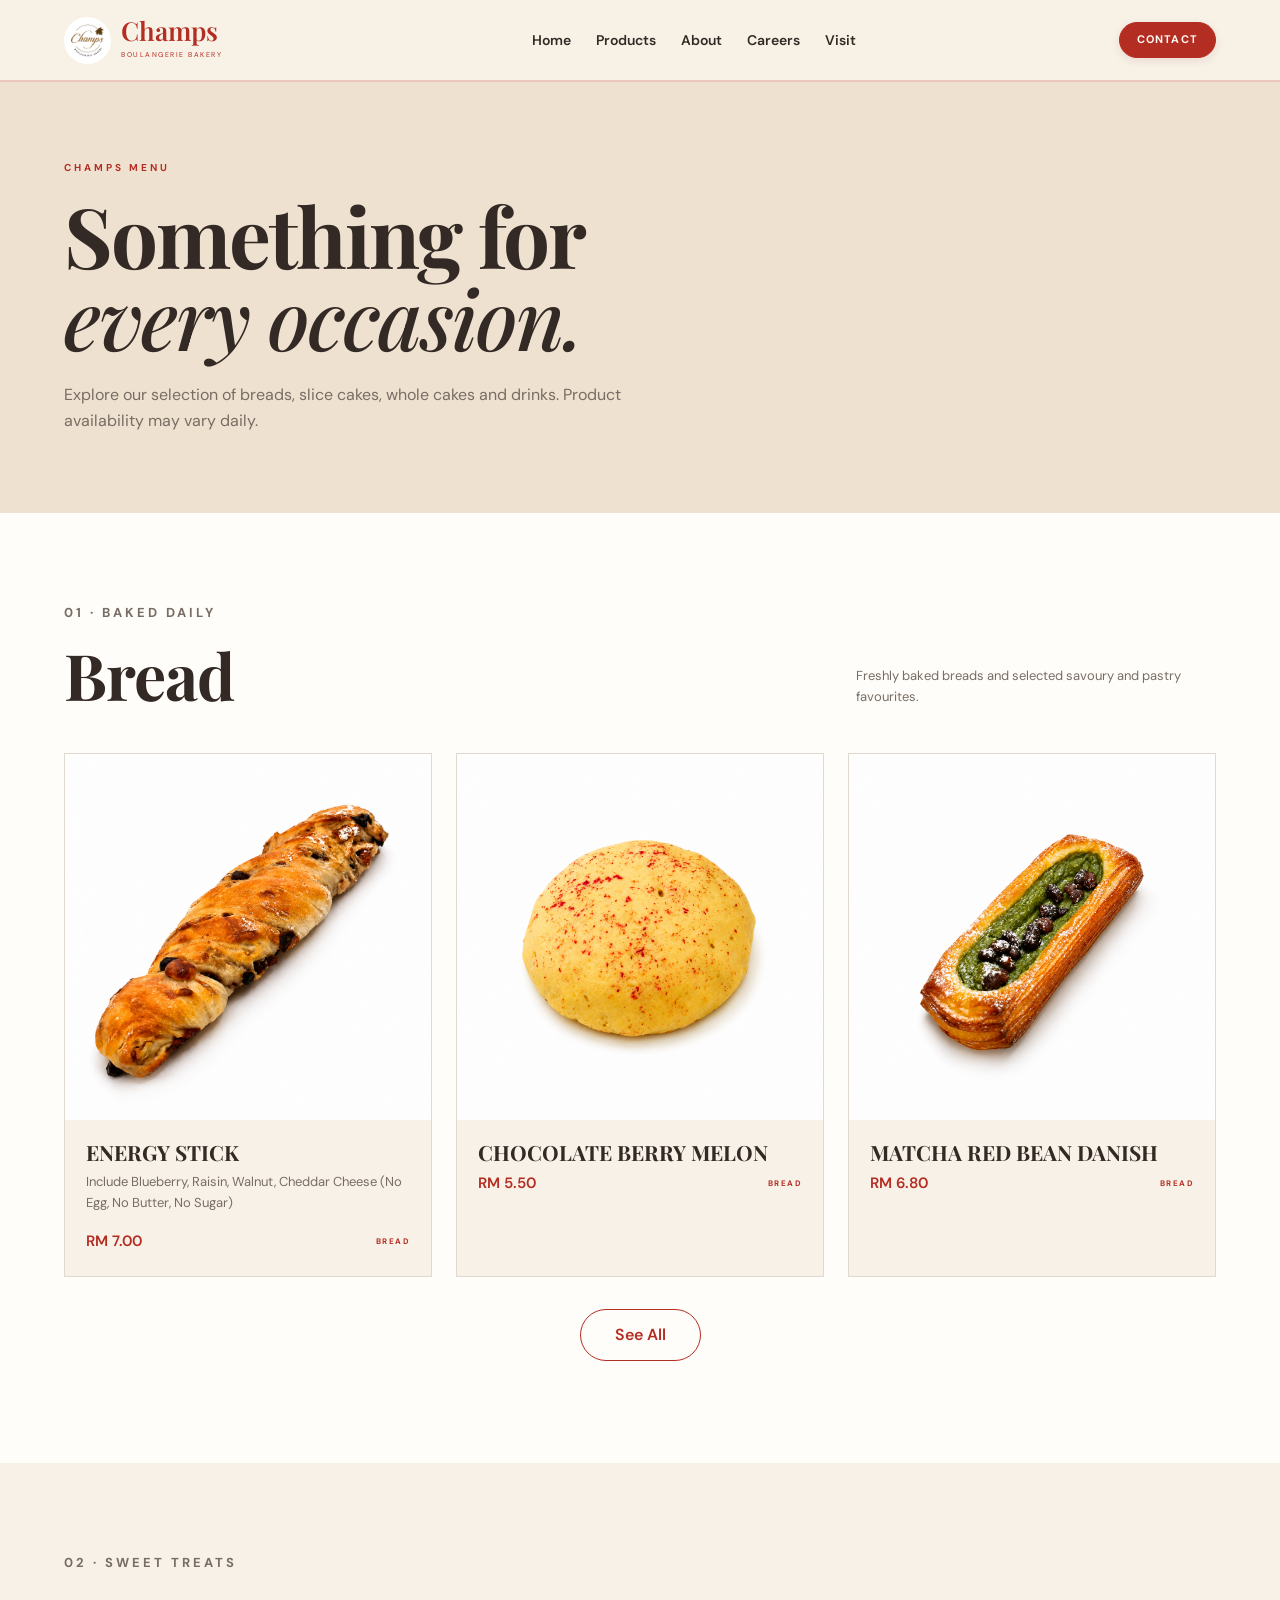
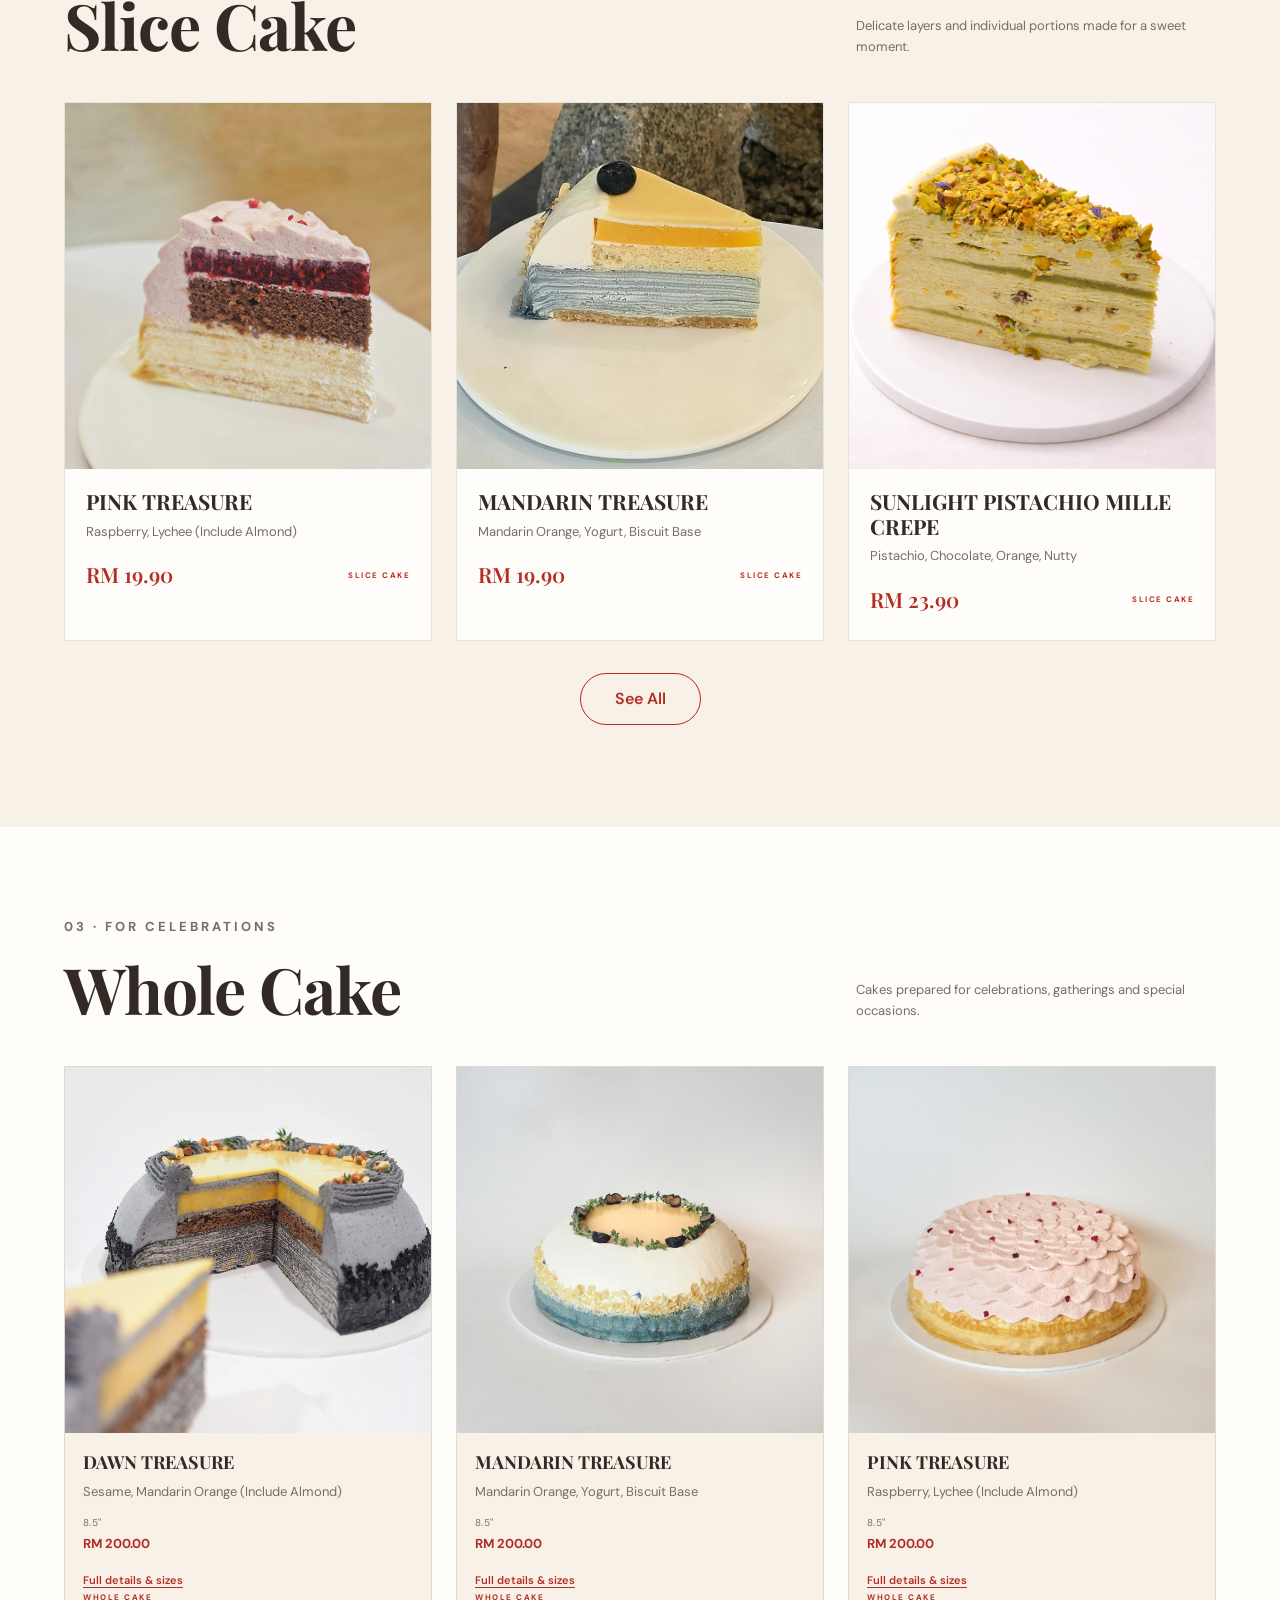
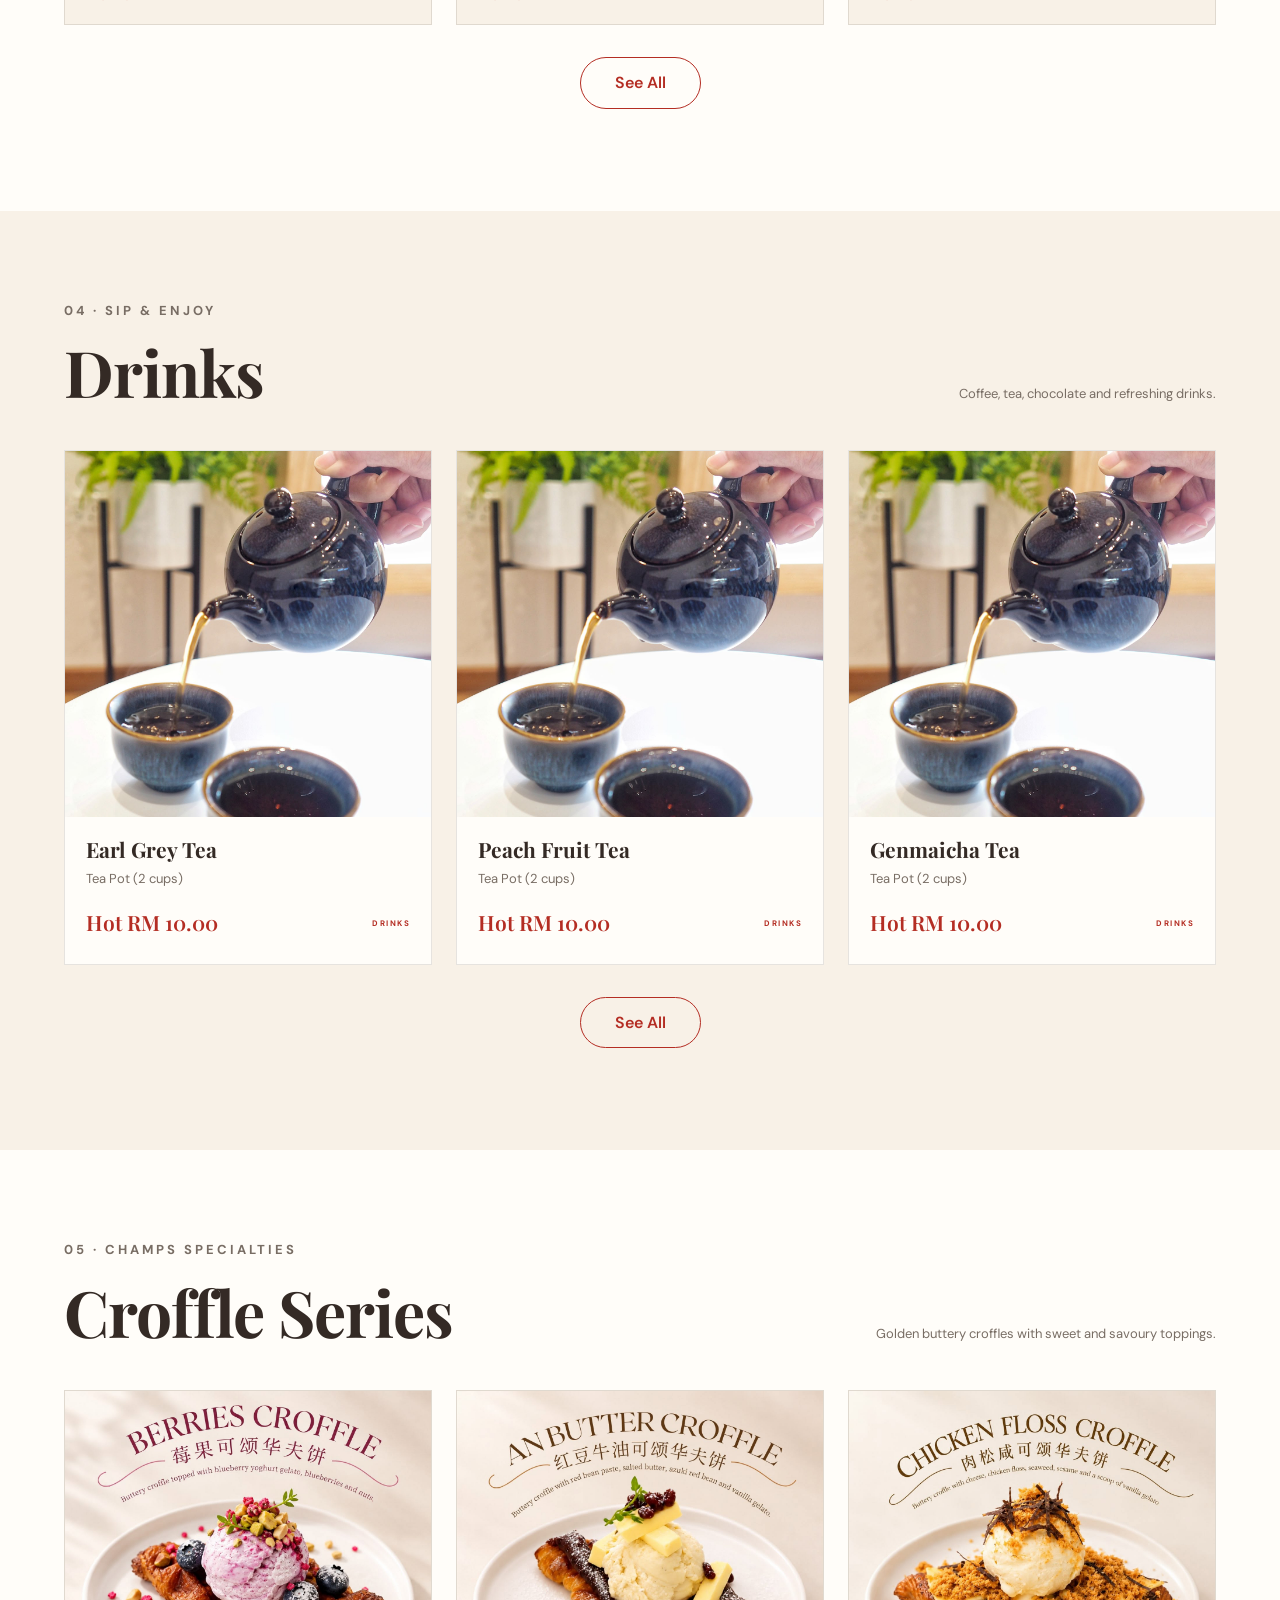
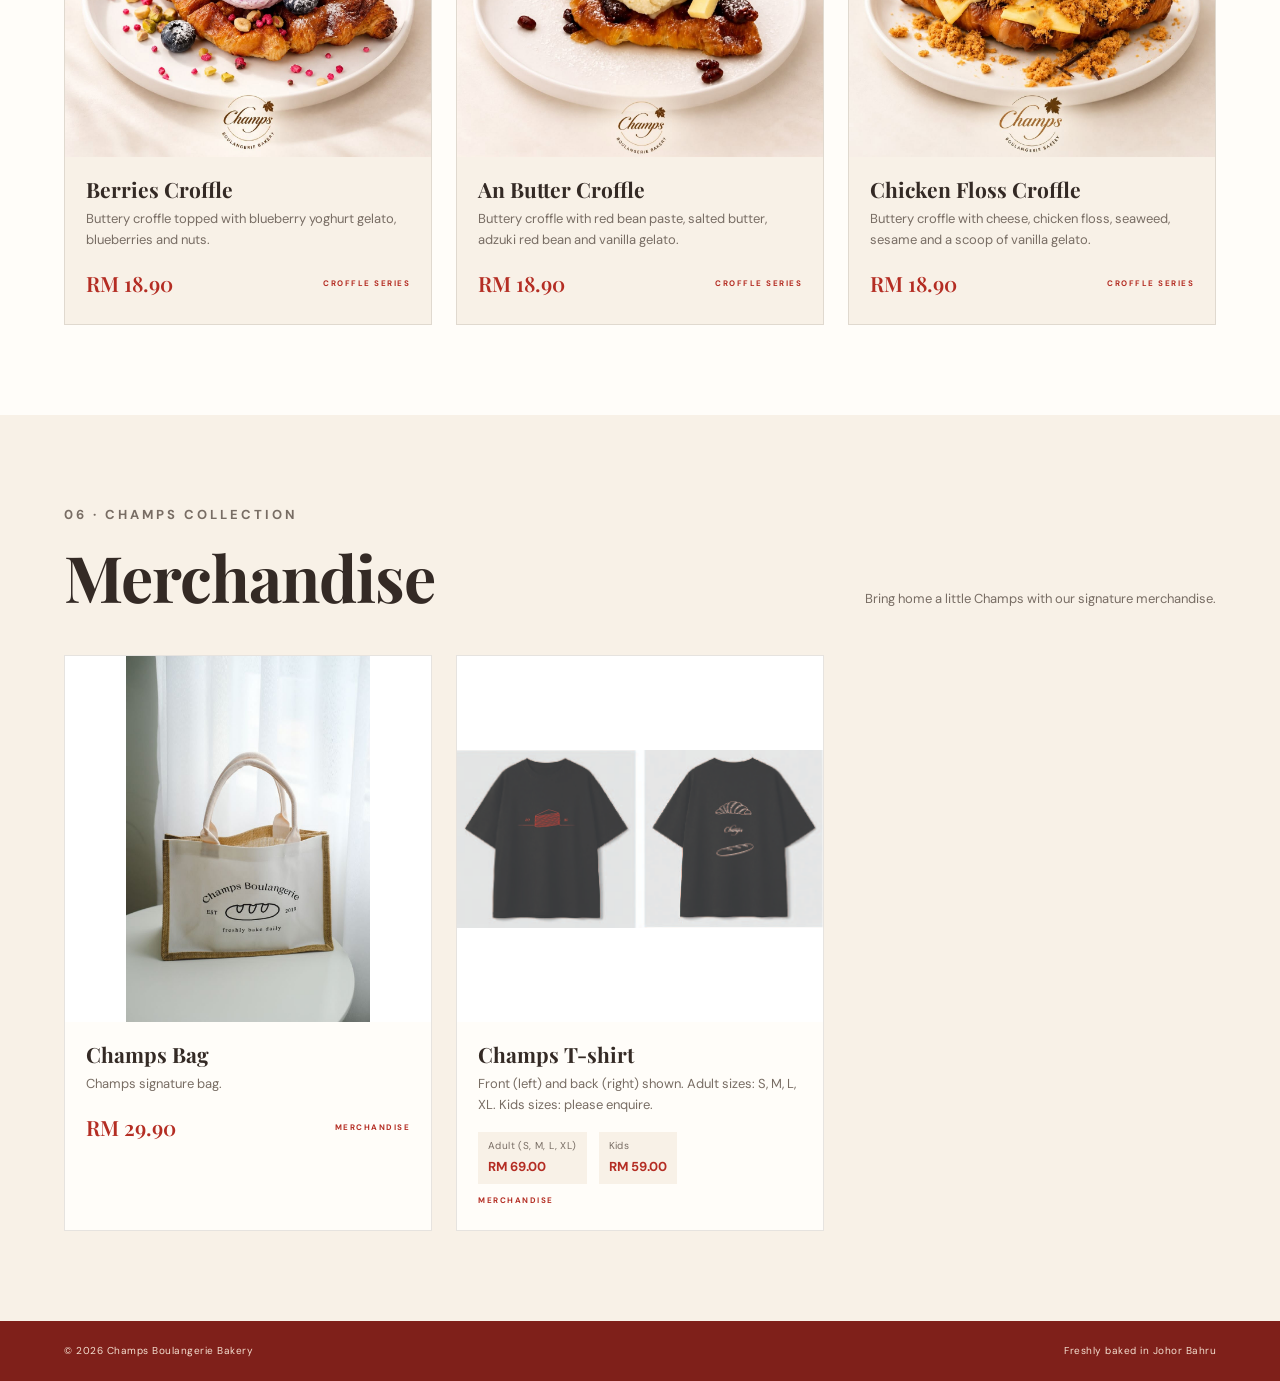
==== commit 6e927cac: "Change home page and add product list" ====
--- a/products.html
+++ b/products.html
@@ -1,275 +1,273 @@
 <!DOCTYPE html>
+
 <html lang="en">
 <head>
-<meta charset="UTF-8">
-<meta name="viewport" content="width=device-width, initial-scale=1.0">
-<meta name="description" content="Champs Boulangerie Bakery menu — breads, slice cakes, whole cakes and drinks.">
+<meta charset="utf-8"/>
+<meta content="width=device-width, initial-scale=1.0" name="viewport"/>
+<meta content="Champs Boulangerie Bakery menu — breads, slice cakes, whole cakes and drinks." name="description"/>
 <title>Our Menu | Champs Boulangerie Bakery</title>
-<link rel="preconnect" href="https://fonts.googleapis.com">
-<link rel="preconnect" href="https://fonts.gstatic.com" crossorigin>
-<link href="https://fonts.googleapis.com/css2?family=DM+Sans:wght@400;500;600;700&family=Playfair+Display:wght@500;600;700&display=swap" rel="stylesheet">
-<link rel="stylesheet" href="style.css">
+<link href="https://fonts.googleapis.com" rel="preconnect"/>
+<link crossorigin="" href="https://fonts.gstatic.com" rel="preconnect"/>
+<link href="https://fonts.googleapis.com/css2?family=DM+Sans:wght@400;500;600;700&amp;family=Playfair+Display:wght@500;600;700&amp;display=swap" rel="stylesheet"/>
+<link href="style.css" rel="stylesheet"/>
 </head>
 <body>
 <header class="header">
 <div class="container nav">
-<a class="brand" href="index.html"><img src="images/champslogo.jpg" alt="Champs Logo"><span><strong>Champs</strong><small>BOULANGERIE BAKERY</small></span></a>
+<a class="brand" href="index.html"><img alt="Champs Logo" src="images/champslogo.jpg"/><span><strong>Champs</strong><small>BOULANGERIE BAKERY</small></span></a>
 <nav class="nav-links"><a href="index.html">Home</a><a href="products.html">Products</a><a href="index.html#about">About</a><a href="index.html#careers">Careers</a><a href="index.html#visit">Visit</a></nav>
-<button class="nav-cta champs-contact-trigger" type="button" aria-haspopup="dialog">Contact</button>
-<button class="menu-button" id="menuButton" type="button" aria-label="Open navigation" aria-controls="mobileNav" aria-expanded="false">☰</button>
-</div>
-<nav class="mobile-nav" id="mobileNav" aria-label="Mobile navigation">
+<button aria-haspopup="dialog" class="nav-cta champs-contact-trigger" type="button">Contact</button>
+<button aria-controls="mobileNav" aria-expanded="false" aria-label="Open navigation" class="menu-button" id="menuButton" type="button">☰</button>
+</div>
+<nav aria-label="Mobile navigation" class="mobile-nav" id="mobileNav">
 <a href="index.html">Home</a>
 <a href="products.html">Products</a>
 <a href="index.html#about">About</a>
 <a href="index.html#careers">Careers</a>
-<button class="champs-contact-trigger champs-nav-contact" type="button" aria-haspopup="dialog">Contact</button>
+<button aria-haspopup="dialog" class="champs-contact-trigger champs-nav-contact" type="button">Contact</button>
 <a href="index.html#visit">Visit</a>
 </nav>
 </header>
 <main class="menu-page">
-<section class="menu-page-header"><div class="container"><p class="eyebrow">CHAMPS MENU</p><h1>Something for<br><em>every occasion.</em></h1><p>Explore our selection of breads, slice cakes, whole cakes and drinks. Product availability may vary daily.</p></div></section>
-
+<section class="menu-page-header"><div class="container"><p class="eyebrow">CHAMPS MENU</p><h1>Something for<br/><em>every occasion.</em></h1><p>Explore our selection of breads, slice cakes, whole cakes and drinks. Product availability may vary daily.</p></div></section>
 <section class="menu-page-section" id="bread"><div class="container"><div class="menu-section-title"><div><p class="eyebrow">01 · BAKED DAILY</p><h2>Bread</h2></div><p>Freshly baked breads and selected savoury and pastry favourites.</p></div><div class="menu-product-grid bread-product-grid">
-<article class="menu-product-card bread-product-card" data-price-id="product-001"><div class="menu-product-image"><button class="product-image-button" type="button" aria-label="View full image of Energy Stick"><img src="images/bread-energy-stick.png" alt="Energy Stick" loading="lazy"></button></div><div class="menu-product-info"><h3>ENERGY STICK</h3><p>Include Blueberry, Raisin, Walnut, Cheddar Cheese (No Egg, No Butter, No Sugar)</p><div class="menu-product-bottom"><span class="menu-product-price">RM 7.00</span><span class="menu-product-tag">BREAD</span></div></div></article>
-<article class="menu-product-card bread-product-card" data-price-id="product-002"><div class="menu-product-image"><button class="product-image-button" type="button" aria-label="View full image of Chocolate Berry Melon"><img src="images/bread-chocolate-berry-melon.png" alt="Chocolate Berry Melon" loading="lazy"></button></div><div class="menu-product-info"><h3>CHOCOLATE BERRY MELON</h3><div class="menu-product-bottom"><span class="menu-product-price">RM 5.50</span><span class="menu-product-tag">BREAD</span></div></div></article>
-<article class="menu-product-card bread-product-card" data-price-id="product-003"><div class="menu-product-image"><button class="product-image-button" type="button" aria-label="View full image of Matcha Red Bean Danish"><img src="images/bread-matcha-red-bean-danish.png" alt="Matcha Red Bean Danish" loading="lazy"></button></div><div class="menu-product-info"><h3>MATCHA RED BEAN DANISH</h3><div class="menu-product-bottom"><span class="menu-product-price">RM 6.80</span><span class="menu-product-tag">BREAD</span></div></div></article>
-<article class="menu-product-card bread-product-card" data-price-id="product-004"><div class="menu-product-image"><button class="product-image-button" type="button" aria-label="View full image of Tuna Pan"><img src="images/bread-tuna-pan.jpeg" alt="Tuna Pan" loading="lazy"></button></div><div class="menu-product-info"><h3>TUNA PAN</h3><div class="menu-product-bottom"><span class="menu-product-price">RM 5.50</span><span class="menu-product-tag">BREAD</span></div></div></article>
-<article class="menu-product-card bread-product-card" data-price-id="product-005"><div class="menu-product-image"><button class="product-image-button" type="button" aria-label="View full image of Sausage Roll"><img src="images/bread-sausage-roll.jpeg" alt="Sausage Roll" loading="lazy"></button></div><div class="menu-product-info"><h3>SAUSAGE ROLL</h3><div class="menu-product-bottom"><span class="menu-product-price">RM 5.00</span><span class="menu-product-tag">BREAD</span></div></div></article>
-<article class="menu-product-card bread-product-card" data-price-id="product-006"><div class="menu-product-image"><button class="product-image-button" type="button" aria-label="View full image of Pizza Mozzarella"><img src="images/bread-pizza-mozzarella.jpeg" alt="Pizza Mozzarella" loading="lazy"></button></div><div class="menu-product-info"><h3>PIZZA MOZZARELLA</h3><div class="menu-product-bottom"><span class="menu-product-price">RM 5.50</span><span class="menu-product-tag">BREAD</span></div></div></article>
-<article class="menu-product-card bread-product-card" data-price-id="product-007"><div class="menu-product-image"><button class="product-image-button" type="button" aria-label="View full image of Champs Butter Croissant"><img src="images/bread-champs-butter-croissant.jpeg" alt="Champs Butter Croissant" loading="lazy"></button></div><div class="menu-product-info"><h3>CHAMPS BUTTER CROISSANT</h3><div class="menu-product-bottom"><span class="menu-product-price">RM 6.50</span><span class="menu-product-tag">BREAD</span></div></div></article>
-<article class="menu-product-card bread-product-card" data-price-id="product-008"><div class="menu-product-image"><button class="product-image-button" type="button" aria-label="View full image of Pain Au Choco"><img src="images/bread-pain-au-choco.jpeg" alt="Pain Au Choco" loading="lazy"></button></div><div class="menu-product-info"><h3>PAIN AU CHOCO</h3><div class="menu-product-bottom"><span class="menu-product-price">RM 7.50</span><span class="menu-product-tag">BREAD</span></div></div></article>
-<article class="menu-product-card bread-product-card" data-price-id="product-009"><div class="menu-product-image"><button class="product-image-button" type="button" aria-label="View full image of Cheezy Bread"><img src="images/bread-cheezy-bread.jpeg" alt="Cheezy Bread" loading="lazy"></button></div><div class="menu-product-info"><h3>CHEEZY BREAD</h3><p>Sweet Cheese Fillings</p><div class="menu-product-bottom"><span class="menu-product-price">RM 5.50</span><span class="menu-product-tag">BREAD</span></div></div></article>
-<article class="menu-product-card bread-product-card" data-price-id="product-010"><div class="menu-product-image"><button class="product-image-button" type="button" aria-label="View full image of Melon Pan"><img src="images/bread-melon-pan.jpeg" alt="Melon Pan" loading="lazy"></button></div><div class="menu-product-info"><h3>MELON PAN</h3><div class="menu-product-bottom"><span class="menu-product-price">RM 4.50</span><span class="menu-product-tag">BREAD</span></div></div></article>
-<article class="menu-product-card bread-product-card" data-price-id="product-011"><div class="menu-product-image"><button class="product-image-button" type="button" aria-label="View full image of Pizza Sausage"><img src="images/bread-pizza-sausage.jpeg" alt="Pizza Sausage" loading="lazy"></button></div><div class="menu-product-info"><h3>PIZZA SAUSAGE</h3><div class="menu-product-bottom"><span class="menu-product-price">RM 6.50</span><span class="menu-product-tag">BREAD</span></div></div></article>
-<article class="menu-product-card bread-product-card" data-price-id="product-012"><div class="menu-product-image"><button class="product-image-button" type="button" aria-label="View full image of Sausage Croissant"><img src="images/bread-sausage-croissant.jpeg" alt="Sausage Croissant" loading="lazy"></button></div><div class="menu-product-info"><h3>SAUSAGE CROISSANT</h3><div class="menu-product-bottom"><span class="menu-product-price">RM 7.50</span><span class="menu-product-tag">BREAD</span></div></div></article>
-<article class="menu-product-card bread-product-card" data-price-id="product-013"><div class="menu-product-image"><button class="product-image-button" type="button" aria-label="View full image of Matcha Red Bean Mochi"><img src="images/bread-matcha-red-bean-mochi.jpeg" alt="Matcha Red Bean Mochi" loading="lazy"></button></div><div class="menu-product-info"><h3>MATCHA RED BEAN MOCHI</h3><p>Matcha Custard, Red Bean, Mochi</p><div class="menu-product-bottom"><span class="menu-product-price">RM 6.50</span><span class="menu-product-tag">BREAD</span></div></div></article>
-<article class="menu-product-card bread-product-card" data-price-id="product-014"><div class="menu-product-image"><button class="product-image-button" type="button" aria-label="View full image of Chocolate x Houjicha"><img src="images/bread-chocolate-x-houjicha.jpeg" alt="Chocolate x Houjicha" loading="lazy"></button></div><div class="menu-product-info"><h3>CHOCOLATE X HOUJICHA</h3><p>Chocolate Custard, Houjicha Custard</p><div class="menu-product-bottom"><span class="menu-product-price">RM 6.00</span><span class="menu-product-tag">BREAD</span></div></div></article>
-<article class="menu-product-card bread-product-card" data-price-id="product-015"><div class="menu-product-image"><button class="product-image-button" type="button" aria-label="View full image of Ham &amp; Onion Roll"><img src="images/bread-ham-onion-roll.jpeg" alt="Ham &amp; Onion Roll" loading="lazy"></button></div><div class="menu-product-info"><h3>HAM &amp; ONION ROLL</h3><div class="menu-product-bottom"><span class="menu-product-price">RM 5.00</span><span class="menu-product-tag">BREAD</span></div></div></article>
-<article class="menu-product-card bread-product-card" data-price-id="product-016"><div class="menu-product-image"><button class="product-image-button" type="button" aria-label="View full image of Chicken Floss With Ham"><img src="images/bread-chicken-floss-with-ham.jpeg" alt="Chicken Floss With Ham" loading="lazy"></button></div><div class="menu-product-info"><h3>CHICKEN FLOSS WITH HAM</h3><p>Include Mustard</p><div class="menu-product-bottom"><span class="menu-product-price">RM 5.00</span><span class="menu-product-tag">BREAD</span></div></div></article>
-<article class="menu-product-card bread-product-card" data-price-id="product-017"><div class="menu-product-image"><button class="product-image-button" type="button" aria-label="View full image of Mini Croissant"><img src="images/bread-mini-croissant.jpeg" alt="Mini Croissant" loading="lazy"></button></div><div class="menu-product-info"><h3>MINI CROISSANT</h3><div class="menu-product-bottom"><span class="menu-product-price">1pcs RM 2.50; 3pcs RM 7.00; 5pcs RM 10.50</span><span class="menu-product-tag">BREAD</span></div></div></article>
-<article class="menu-product-card bread-product-card" data-price-id="product-018"><div class="menu-product-image"><button class="product-image-button" type="button" aria-label="View full image of Mini Pain Au Choco"><img src="images/bread-mini-pain-au-choco.jpeg" alt="Mini Pain Au Choco" loading="lazy"></button></div><div class="menu-product-info"><h3>MINI PAIN AU CHOCO</h3><div class="menu-product-bottom"><span class="menu-product-price">1pcs RM 2.60; 3pcs RM 7.50; 5pcs RM 11.50</span><span class="menu-product-tag">BREAD</span></div></div></article>
-<article class="menu-product-card bread-product-card" data-price-id="product-019"><div class="menu-product-image"><button class="product-image-button" type="button" aria-label="View full image of Pistachio Roll"><img src="images/bread-pistachio-roll.jpeg" alt="Pistachio Roll" loading="lazy"></button></div><div class="menu-product-info"><h3>PISTACHIO ROLL</h3><div class="menu-product-bottom"><span class="menu-product-price">RM 7.50</span><span class="menu-product-tag">BREAD</span></div></div></article>
-<article class="menu-product-card bread-product-card" data-price-id="product-020"><div class="menu-product-image"><button class="product-image-button" type="button" aria-label="View full image of Raspberry Danish"><img src="images/bread-raspberry-danish.png" alt="Raspberry Danish" loading="lazy"></button></div><div class="menu-product-info"><h3>RASPBERRY DANISH</h3><div class="menu-product-bottom"><span class="menu-product-price">RM 6.80</span><span class="menu-product-tag">BREAD</span></div></div></article>
-<article class="menu-product-card bread-product-card" data-price-id="product-021"><div class="menu-product-image"><button class="product-image-button" type="button" aria-label="View full image of Lemon Custard Danish"><img src="images/bread-lemon-custard-danish.png" alt="Lemon Custard Danish" loading="lazy"></button></div><div class="menu-product-info"><h3>LEMON CUSTARD DANISH</h3><div class="menu-product-bottom"><span class="menu-product-price">RM 6.80</span><span class="menu-product-tag">BREAD</span></div></div></article>
-<article class="menu-product-card bread-product-card" data-price-id="product-022"><div class="menu-product-image"><button class="product-image-button" type="button" aria-label="View full image of Muar Otak Puff"><img src="images/bread-muar-otak-puff.jpeg" alt="Muar Otak Puff" loading="lazy"></button></div><div class="menu-product-info"><h3>MUAR OTAK PUFF</h3><div class="menu-product-bottom"><span class="menu-product-price">RM 7.80</span><span class="menu-product-tag">BREAD</span></div></div></article>
-<article class="menu-product-card bread-product-card" data-price-id="product-023"><div class="menu-product-image"><button class="product-image-button" type="button" aria-label="View full image of Sea Salt Roll"><img src="images/bread-sea-salt-roll.jpeg" alt="Sea Salt Roll" loading="lazy"></button></div><div class="menu-product-info"><h3>SEA SALT ROLL</h3><p>No Egg</p><div class="menu-product-bottom"><span class="menu-product-price">RM 4.50</span><span class="menu-product-tag">BREAD</span></div></div></article>
-<article class="menu-product-card bread-product-card" data-price-id="product-024"><div class="menu-product-image"><button class="product-image-button" type="button" aria-label="View full image of Chocolate Sea Salt Roll"><img src="images/bread-chocolate-sea-salt-roll.jpeg" alt="Chocolate Sea Salt Roll" loading="lazy"></button></div><div class="menu-product-info"><h3>CHOCOLATE SEA SALT ROLL</h3><p>No Egg</p><div class="menu-product-bottom"><span class="menu-product-price">RM 5.50</span><span class="menu-product-tag">BREAD</span></div></div></article>
-<article class="menu-product-card bread-product-card" data-price-id="product-025"><div class="menu-product-image"><button class="product-image-button" type="button" aria-label="View full image of Sesame Sea Salt Roll"><img src="images/bread-sesame-sea-salt-roll.jpeg" alt="Sesame Sea Salt Roll" loading="lazy"></button></div><div class="menu-product-info"><h3>SESAME SEA SALT ROLL</h3><p>No Egg</p><div class="menu-product-bottom"><span class="menu-product-price">RM 5.50</span><span class="menu-product-tag">BREAD</span></div></div></article>
-<article class="menu-product-card bread-product-card" data-price-id="product-026"><div class="menu-product-image"><button class="product-image-button" type="button" aria-label="View full image of Healthy Sesame Multi Grain"><img src="images/bread-healthy-sesame-multi-grain.jpeg" alt="Healthy Sesame Multi Grain" loading="lazy"></button></div><div class="menu-product-info"><h3>HEALTHY SESAME MULTI GRAIN</h3><p>No Sugar, Butter &amp; Egg</p><div class="menu-product-bottom"><span class="menu-product-price">RM 6.50</span><span class="menu-product-tag">BREAD</span></div></div></article>
-<article class="menu-product-card bread-product-card" data-price-id="product-027"><div class="menu-product-image"><button class="product-image-button" type="button" aria-label="View full image of Raisin Walnut"><img src="images/bread-raisin-walnut.jpeg" alt="Raisin Walnut" loading="lazy"></button></div><div class="menu-product-info"><h3>RAISIN WALNUT</h3><p>No Egg</p><div class="menu-product-bottom"><span class="menu-product-price">RM 5.50</span><span class="menu-product-tag">BREAD</span></div></div></article>
-<article class="menu-product-card bread-product-card" data-price-id="product-028"><div class="menu-product-image"><button class="product-image-button" type="button" aria-label="View full image of Wholemeal Cranberry Walnut"><img src="images/bread-wholemeal-cranberry.jpeg" alt="Wholemeal Cranberry Walnut" loading="lazy"></button></div><div class="menu-product-info"><h3>WHOLEMEAL CRANBERRY WALNUT</h3><p>No Egg</p><div class="menu-product-bottom"><span class="menu-product-price">RM 5.50</span><span class="menu-product-tag">BREAD</span></div></div></article>
-<article class="menu-product-card bread-product-card" data-price-id="product-029"><div class="menu-product-image"><button class="product-image-button" type="button" aria-label="View full image of An Butter"><img src="images/bread-an-butter.jpeg" alt="An Butter" loading="lazy"></button></div><div class="menu-product-info"><h3>AN BUTTER</h3><p>Red Bean With Salted Butter (No Egg)</p><div class="menu-product-bottom"><span class="menu-product-price">RM 5.50</span><span class="menu-product-tag">BREAD</span></div></div></article>
-<article class="menu-product-card bread-product-card" data-price-id="product-030"><div class="menu-product-image"><button class="product-image-button" type="button" aria-label="View full image of Pretzel"><img src="images/bread-pretzel.jpeg" alt="Pretzel" loading="lazy"></button></div><div class="menu-product-info"><h3>PRETZEL</h3><p>Caramel Almond Pretzel (No Egg)</p><div class="menu-product-bottom"><span class="menu-product-price">RM 5.50</span><span class="menu-product-tag">BREAD</span></div></div></article>
-<article class="menu-product-card bread-product-card" data-price-id="product-031"><div class="menu-product-image"><button class="product-image-button" type="button" aria-label="View full image of Purple Rice Cranberry"><img src="images/bread-purple-rice-cranberry.jpeg" alt="Purple Rice Cranberry" loading="lazy"></button></div><div class="menu-product-info"><h3>PURPLE RICE CRANBERRY</h3><p>No Egg</p><div class="menu-product-bottom"><span class="menu-product-price">RM 5.50</span><span class="menu-product-tag">BREAD</span></div></div></article>
-<article class="menu-product-card bread-product-card" data-price-id="product-032"><div class="menu-product-image"><button class="product-image-button" type="button" aria-label="View full image of Cranberry Cream Cheese"><img src="images/bread-cranberry-cream-cheese.jpeg" alt="Cranberry Cream Cheese" loading="lazy"></button></div><div class="menu-product-info"><h3>CRANBERRY CREAM CHEESE</h3><p>No Egg</p><div class="menu-product-bottom"><span class="menu-product-price">RM 5.50</span><span class="menu-product-tag">BREAD</span></div></div></article>
-<article class="menu-product-card bread-product-card" data-price-id="product-033"><div class="menu-product-image"><button class="product-image-button" type="button" aria-label="View full image of Mentaiko Sea Salt Roll"><img src="images/bread-mentaiko-sea-salt-roll.jpeg" alt="Mentaiko Sea Salt Roll" loading="lazy"></button></div><div class="menu-product-info"><h3>MENTAIKO SEA SALT ROLL</h3><p>No Egg</p><div class="menu-product-bottom"><span class="menu-product-price">RM 6.00</span><span class="menu-product-tag">BREAD</span></div></div></article>
-<article class="menu-product-card bread-product-card" data-price-id="product-034"><div class="menu-product-image"><button class="product-image-button" type="button" aria-label="View full image of Earl Grey Mochi Sea Salt Roll"><img src="images/bread-earl-grey-mochi-sea-salt-roll.jpeg" alt="Earl Grey Mochi Sea Salt Roll" loading="lazy"></button></div><div class="menu-product-info"><h3>EARL GREY MOCHI SEA SALT ROLL</h3><p>No Egg</p><div class="menu-product-bottom"><span class="menu-product-price">RM 6.00</span><span class="menu-product-tag">BREAD</span></div></div></article>
-<article class="menu-product-card bread-product-card" data-price-id="product-035"><div class="menu-product-image"><button class="product-image-button" type="button" aria-label="View full image of Pain Au Raisin"><img src="images/bread-pain-au-rasin.jpeg" alt="Pain Au Raisin" loading="lazy"></button></div><div class="menu-product-info"><h3>PAIN AU RAISIN</h3><div class="menu-product-bottom"><span class="menu-product-price">RM 7.00</span><span class="menu-product-tag">BREAD</span></div></div></article>
-<article class="menu-product-card bread-product-card" data-price-id="product-036"><div class="menu-product-image"><button class="product-image-button" type="button" aria-label="View full image of Baguette"><img src="images/bread-baguatte.jpeg" alt="Baguette" loading="lazy"></button></div><div class="menu-product-info"><h3>BAGUETTE</h3><p>No Sugar, Butter &amp; Egg</p><div class="menu-product-bottom"><span class="menu-product-price">RM 6.50</span><span class="menu-product-tag">BREAD</span></div></div></article>
-<article class="menu-product-card bread-product-card" data-price-id="product-037"><div class="menu-product-image"><button class="product-image-button" type="button" aria-label="View full image of Garlic French"><img src="images/bread-garlic-french.jpeg" alt="Garlic French" loading="lazy"></button></div><div class="menu-product-info"><h3>GARLIC FRENCH</h3><p>No Sugar, Egg</p><div class="menu-product-bottom"><span class="menu-product-price">RM 5.00</span><span class="menu-product-tag">BREAD</span></div></div></article>
-<article class="menu-product-card bread-product-card" data-price-id="product-038"><div class="menu-product-image"><button class="product-image-button" type="button" aria-label="View full image of Mentaiko French"><img src="images/bread-mentaiko-french.jpeg" alt="Mentaiko French" loading="lazy"></button></div><div class="menu-product-info"><h3>MENTAIKO FRENCH</h3><div class="menu-product-bottom"><span class="menu-product-price">RM 6.00</span><span class="menu-product-tag">BREAD</span></div></div></article>
-<article class="menu-product-card bread-product-card" data-price-id="product-039"><div class="menu-product-image"><button class="product-image-button" type="button" aria-label="View full image of Mini French"><img src="images/bread-mini-french.png" alt="Mini French" loading="lazy"></button></div><div class="menu-product-info"><h3>MINI FRENCH</h3><p>No Sugar, Butter &amp; Egg</p><div class="menu-product-bottom"><span class="menu-product-price">RM 3.50</span><span class="menu-product-tag">BREAD</span></div></div></article>
-<article class="menu-product-card bread-product-card" data-price-id="product-040"><div class="menu-product-image"><button class="product-image-button" type="button" aria-label="View full image of Kouign Amann"><img src="images/bread-kouign-amann.jpeg" alt="Kouign Amann" loading="lazy"></button></div><div class="menu-product-info"><h3>KOUIGN AMANN</h3><p>Brown Sugar With Butter Danish (No Egg)</p><div class="menu-product-bottom"><span class="menu-product-price">RM 5.50</span><span class="menu-product-tag">BREAD</span></div></div></article>
-<article class="menu-product-card bread-product-card" data-price-id="product-041"><div class="menu-product-image"><button class="product-image-button" type="button" aria-label="View full image of Onion Tomato Tartine"><img src="images/bread-onion-tomato-tartine.jpeg" alt="Onion Tomato Tartine" loading="lazy"></button></div><div class="menu-product-info"><h3>ONION TOMATO TARTINE</h3><div class="menu-product-bottom"><span class="menu-product-price">RM 5.50</span><span class="menu-product-tag">BREAD</span></div></div></article>
-<article class="menu-product-card bread-product-card" data-price-id="product-042"><div class="menu-product-image"><button class="product-image-button" type="button" aria-label="View full image of Sausage Garlic Tartine"><img src="images/bread-sausage-garlic-tartine.jpeg" alt="Sausage Garlic Tartine" loading="lazy"></button></div><div class="menu-product-info"><h3>SAUSAGE GARLIC TARTINE</h3><div class="menu-product-bottom"><span class="menu-product-price">RM 6.00</span><span class="menu-product-tag">BREAD</span></div></div></article>
-<article class="menu-product-card bread-product-card" data-price-id="product-043"><div class="menu-product-image"><button class="product-image-button" type="button" aria-label="View full image of Mushroom Focaccia"><img src="images/bread-mushroom-focaccia.jpeg" alt="Mushroom Focaccia" loading="lazy"></button></div><div class="menu-product-info"><h3>MUSHROOM FOCACCIA</h3><p>Button Mushroom &amp; Beech Mushroom</p><div class="menu-product-bottom"><span class="menu-product-price">RM 7.80</span><span class="menu-product-tag">BREAD</span></div></div></article>
-<article class="menu-product-card bread-product-card" data-price-id="product-044"><div class="menu-product-image"><button class="product-image-button" type="button" aria-label="View full image of Muar Otak Focaccia"><img src="images/bread-muar-otak-focaccia.jpeg" alt="Muar Otak Focaccia" loading="lazy"></button></div><div class="menu-product-info"><h3>MUAR OTAK FOCACCIA</h3><div class="menu-product-bottom"><span class="menu-product-price">RM 6.80</span><span class="menu-product-tag">BREAD</span></div></div></article>
-<article class="menu-product-card bread-product-card" data-price-id="product-045"><div class="menu-product-image"><button class="product-image-button" type="button" aria-label="View full image of Butter Roll"><img src="images/bread-butter-roll.jpeg" alt="Butter Roll" loading="lazy"></button></div><div class="menu-product-info"><h3>BUTTER ROLL</h3><p>4pcs</p><div class="menu-product-bottom"><span class="menu-product-price">RM 6.50</span><span class="menu-product-tag">BREAD</span></div></div></article>
-<article class="menu-product-card bread-product-card" data-price-id="product-046"><div class="menu-product-image"><button class="product-image-button" type="button" aria-label="View full image of Mini Raisin"><img src="images/bread-mini-raisin.jpeg" alt="Mini Raisin" loading="lazy"></button></div><div class="menu-product-info"><h3>MINI RAISIN</h3><p>6pcs</p><div class="menu-product-bottom"><span class="menu-product-price">RM 7.50</span><span class="menu-product-tag">BREAD</span></div></div></article>
-<article class="menu-product-card bread-product-card" data-price-id="product-047"><div class="menu-product-image"><button class="product-image-button" type="button" aria-label="View full image of Mini An Pan"><img src="images/bread-mini-an-pan.jpeg" alt="Mini An Pan" loading="lazy"></button></div><div class="menu-product-info"><h3>MINI AN PAN</h3><p>4pcs</p><div class="menu-product-bottom"><span class="menu-product-price">RM 7.50</span><span class="menu-product-tag">BREAD</span></div></div></article>
-<article class="menu-product-card bread-product-card" data-price-id="product-048"><div class="menu-product-image"><button class="product-image-button" type="button" aria-label="View full image of Mini Dark Chocolate Bun"><img src="images/bread-mini-dark-chocolate-bun.jpeg" alt="Mini Dark Chocolate Bun" loading="lazy"></button></div><div class="menu-product-info"><h3>MINI DARK CHOCOLATE BUN</h3><p>4pcs</p><div class="menu-product-bottom"><span class="menu-product-price">RM 7.00</span><span class="menu-product-tag">BREAD</span></div></div></article>
-<article class="menu-product-card bread-product-card" data-price-id="product-049"><div class="menu-product-image"><button class="product-image-button" type="button" aria-label="View full image of Mini Cheese Bun"><img src="images/bread-mini-cheese.jpeg" alt="Mini Cheese Bun" loading="lazy"></button></div><div class="menu-product-info"><h3>MINI CHEESE BUN</h3><p>4pcs</p><div class="menu-product-bottom"><span class="menu-product-price">RM 7.00</span><span class="menu-product-tag">BREAD</span></div></div></article>
-<article class="menu-product-card bread-product-card" data-price-id="product-050"><div class="menu-product-image"><button class="product-image-button" type="button" aria-label="View full image of Wholemeal Loaf Bread"><img src="images/bread-wholemeal-loaf-bread.jpeg" alt="Wholemeal Loaf Bread" loading="lazy"></button></div><div class="menu-product-info"><h3>WHOLEMEAL LOAF BREAD</h3><p>No Egg</p><div class="menu-product-bottom"><span class="menu-product-price">RM 8.00</span><span class="menu-product-tag">BREAD</span></div></div></article>
-<article class="menu-product-card bread-product-card" data-price-id="product-051"><div class="menu-product-image"><button class="product-image-button" type="button" aria-label="View full image of Healthy Loaf Bread"><img src="images/bread-healthy-loaf-bread.jpeg" alt="Healthy Loaf Bread" loading="lazy"></button></div><div class="menu-product-info"><h3>HEALTHY LOAF BREAD</h3><p>No Sugar, Butter &amp; Egg</p><div class="menu-product-bottom"><span class="menu-product-price">RM 7.50</span><span class="menu-product-tag">BREAD</span></div></div></article>
-<article class="menu-product-card bread-product-card" data-price-id="product-052"><div class="menu-product-image"><button class="product-image-button" type="button" aria-label="View full image of Sesame Loaf Bread"><img src="images/bread-sesame-loaf-bread.jpeg" alt="Sesame Loaf Bread" loading="lazy"></button></div><div class="menu-product-info"><h3>SESAME LOAF BREAD</h3><p>No Egg</p><div class="menu-product-bottom"><span class="menu-product-price">RM 9.50</span><span class="menu-product-tag">BREAD</span></div></div></article>
-<article class="menu-product-card bread-product-card" data-price-id="product-053"><div class="menu-product-image"><button class="product-image-button" type="button" aria-label="View full image of Mountain Japanese Milk Loaf"><img src="images/bread-mountain-japanese-milk-loaf.jpeg" alt="Mountain Japanese Milk Loaf" loading="lazy"></button></div><div class="menu-product-info"><h3>MOUNTAIN JAPANESE MILK LOAF</h3><p>No Egg</p><div class="menu-product-bottom"><span class="menu-product-price">RM 7.50</span><span class="menu-product-tag">BREAD</span></div></div></article>
-<article class="menu-product-card bread-product-card" data-price-id="product-054"><div class="menu-product-image"><button class="product-image-button" type="button" aria-label="View full image of Square Japanese Milk Loaf"><img src="images/bread-square-japanese-milk-loaf.jpeg" alt="Square Japanese Milk Loaf" loading="lazy"></button></div><div class="menu-product-info"><h3>SQUARE JAPANESE MILK LOAF</h3><p>No Egg</p><div class="menu-product-bottom"><span class="menu-product-price">RM 9.50</span><span class="menu-product-tag">BREAD</span></div></div></article>
-<article class="menu-product-card bread-product-card" data-price-id="product-055"><div class="menu-product-image"><button class="product-image-button" type="button" aria-label="View full image of Chocolate Loaf"><img src="images/bread-chocolate-loaf.jpeg" alt="Chocolate Loaf" loading="lazy"></button></div><div class="menu-product-info"><h3>CHOCOLATE LOAF</h3><div class="menu-product-bottom"><span class="menu-product-price">RM 12.50</span><span class="menu-product-tag">BREAD</span></div></div></article>
-<article class="menu-product-card bread-product-card" data-price-id="product-056"><div class="menu-product-image"><button class="product-image-button" type="button" aria-label="View full image of Fruit With Red Wine French"><img src="images/bread-fruit-with-red-wine-french.jpeg" alt="Fruit With Red Wine French" loading="lazy"></button></div><div class="menu-product-info"><h3>FRUIT WITH RED WINE FRENCH</h3><p>No Sugar, Butter &amp; Egg</p><div class="menu-product-bottom"><span class="menu-product-price">RM 12.50</span><span class="menu-product-tag">BREAD</span></div></div></article>
-<article class="menu-product-card bread-product-card" data-price-id="product-057"><div class="menu-product-image"><button class="product-image-button" type="button" aria-label="View full image of German Rye Bread"><img src="images/bread-german-rye-bread.jpeg" alt="German Rye Bread" loading="lazy"></button></div><div class="menu-product-info"><h3>GERMAN RYE BREAD</h3><p>30% Gluten Free (No Sugar, Butter &amp; Egg)</p><div class="menu-product-bottom"><span class="menu-product-price">RM 6.50</span><span class="menu-product-tag">BREAD</span></div></div></article>
-<article class="menu-product-card bread-product-card" data-price-id="product-058"><div class="menu-product-image"><button class="product-image-button" type="button" aria-label="View full image of German Rye Bread With Raisin"><img src="images/bread-german-rye-bread-with-raisin.jpeg" alt="German Rye Bread With Raisin" loading="lazy"></button></div><div class="menu-product-info"><h3>GERMAN RYE BREAD WITH RAISIN</h3><p>30% Gluten Free (No Sugar, Butter &amp; Egg)</p><div class="menu-product-bottom"><span class="menu-product-price">RM 13.50</span><span class="menu-product-tag">BREAD</span></div></div></article>
-<article class="menu-product-card bread-product-card" data-price-id="product-059"><div class="menu-product-image"><button class="product-image-button" type="button" aria-label="View full image of Healthy Oat Chiaseed Cranberry"><img src="images/bread-healthy-oat-chiaseed-cranberry.jpeg" alt="Healthy Oat Chiaseed Cranberry" loading="lazy"></button></div><div class="menu-product-info"><h3>HEALTHY OAT CHIASEED CRANBERRY</h3><p>No Sugar, Butter &amp; Egg</p><div class="menu-product-bottom"><span class="menu-product-price">RM 8.50</span><span class="menu-product-tag">BREAD</span></div></div></article>
-<article class="menu-product-card bread-product-card" data-price-id="product-060"><div class="menu-product-image"><button class="product-image-button" type="button" aria-label="View full image of Fig &amp; Raisin Walnut"><img src="images/bread-fig-raisin-walnut.jpeg" alt="Fig &amp; Raisin Walnut" loading="lazy"></button></div><div class="menu-product-info"><h3>FIG &amp; RAISIN WALNUT</h3><p>No Sugar, Butter &amp; Egg (6pcs)</p><div class="menu-product-bottom"><span class="menu-product-price">RM 9.50</span><span class="menu-product-tag">BREAD</span></div></div></article>
-<article class="menu-product-card bread-product-card" data-price-id="product-061"><div class="menu-product-image"><button class="product-image-button" type="button" aria-label="View full image of Fluffy Cheezy Bread"><img src="images/bread-fluffy-cheezy-bread.jpeg" alt="Fluffy Cheezy Bread" loading="lazy"></button></div><div class="menu-product-info"><h3>FLUFFY CHEEZY BREAD</h3><p>6pcs</p><div class="menu-product-bottom"><span class="menu-product-price">RM 8.00</span><span class="menu-product-tag">BREAD</span></div></div></article>
+<article class="menu-product-card bread-product-card" data-price-id="product-001"><div class="menu-product-image"><button aria-label="View full image of Energy Stick" class="product-image-button" type="button"><img alt="Energy Stick" loading="lazy" src="images/bread-energy-stick.png"/></button></div><div class="menu-product-info"><h3>ENERGY STICK</h3><p>Include Blueberry, Raisin, Walnut, Cheddar Cheese (No Egg, No Butter, No Sugar)</p><div class="menu-product-bottom"><span class="menu-product-price">RM 7.00</span><span class="menu-product-tag">BREAD</span></div></div></article>
+<article class="menu-product-card bread-product-card" data-price-id="product-002"><div class="menu-product-image"><button aria-label="View full image of Chocolate Berry Melon" class="product-image-button" type="button"><img alt="Chocolate Berry Melon" loading="lazy" src="images/bread-chocolate-berry-melon.png"/></button></div><div class="menu-product-info"><h3>CHOCOLATE BERRY MELON</h3><div class="menu-product-bottom"><span class="menu-product-price">RM 5.50</span><span class="menu-product-tag">BREAD</span></div></div></article>
+<article class="menu-product-card bread-product-card" data-price-id="product-003"><div class="menu-product-image"><button aria-label="View full image of Matcha Red Bean Danish" class="product-image-button" type="button"><img alt="Matcha Red Bean Danish" loading="lazy" src="images/bread-matcha-red-bean-danish.png"/></button></div><div class="menu-product-info"><h3>MATCHA RED BEAN DANISH</h3><div class="menu-product-bottom"><span class="menu-product-price">RM 6.80</span><span class="menu-product-tag">BREAD</span></div></div></article>
+<article class="menu-product-card bread-product-card" data-price-id="product-004"><div class="menu-product-image"><button aria-label="View full image of Tuna Pan" class="product-image-button" type="button"><img alt="Tuna Pan" loading="lazy" src="images/bread-tuna-pan.jpeg"/></button></div><div class="menu-product-info"><h3>TUNA PAN</h3><div class="menu-product-bottom"><span class="menu-product-price">RM 5.50</span><span class="menu-product-tag">BREAD</span></div></div></article>
+<article class="menu-product-card bread-product-card" data-price-id="product-005"><div class="menu-product-image"><button aria-label="View full image of Sausage Roll" class="product-image-button" type="button"><img alt="Sausage Roll" loading="lazy" src="images/bread-sausage-roll.jpeg"/></button></div><div class="menu-product-info"><h3>SAUSAGE ROLL</h3><div class="menu-product-bottom"><span class="menu-product-price">RM 5.00</span><span class="menu-product-tag">BREAD</span></div></div></article>
+<article class="menu-product-card bread-product-card" data-price-id="product-006"><div class="menu-product-image"><button aria-label="View full image of Pizza Mozzarella" class="product-image-button" type="button"><img alt="Pizza Mozzarella" loading="lazy" src="images/bread-pizza-mozzarella.jpeg"/></button></div><div class="menu-product-info"><h3>PIZZA MOZZARELLA</h3><div class="menu-product-bottom"><span class="menu-product-price">RM 5.50</span><span class="menu-product-tag">BREAD</span></div></div></article>
+<article class="menu-product-card bread-product-card" data-price-id="product-007"><div class="menu-product-image"><button aria-label="View full image of Champs Butter Croissant" class="product-image-button" type="button"><img alt="Champs Butter Croissant" loading="lazy" src="images/bread-champs-butter-croissant.jpeg"/></button></div><div class="menu-product-info"><h3>CHAMPS BUTTER CROISSANT</h3><div class="menu-product-bottom"><span class="menu-product-price">RM 6.50</span><span class="menu-product-tag">BREAD</span></div></div></article>
+<article class="menu-product-card bread-product-card" data-price-id="product-008"><div class="menu-product-image"><button aria-label="View full image of Pain Au Choco" class="product-image-button" type="button"><img alt="Pain Au Choco" loading="lazy" src="images/bread-pain-au-choco.jpeg"/></button></div><div class="menu-product-info"><h3>PAIN AU CHOCO</h3><div class="menu-product-bottom"><span class="menu-product-price">RM 7.50</span><span class="menu-product-tag">BREAD</span></div></div></article>
+<article class="menu-product-card bread-product-card" data-price-id="product-009"><div class="menu-product-image"><button aria-label="View full image of Cheezy Bread" class="product-image-button" type="button"><img alt="Cheezy Bread" loading="lazy" src="images/bread-cheezy-bread.jpeg"/></button></div><div class="menu-product-info"><h3>CHEEZY BREAD</h3><p>Sweet Cheese Fillings</p><div class="menu-product-bottom"><span class="menu-product-price">RM 5.50</span><span class="menu-product-tag">BREAD</span></div></div></article>
+<article class="menu-product-card bread-product-card" data-price-id="product-010"><div class="menu-product-image"><button aria-label="View full image of Melon Pan" class="product-image-button" type="button"><img alt="Melon Pan" loading="lazy" src="images/bread-melon-pan.jpeg"/></button></div><div class="menu-product-info"><h3>MELON PAN</h3><div class="menu-product-bottom"><span class="menu-product-price">RM 4.50</span><span class="menu-product-tag">BREAD</span></div></div></article>
+<article class="menu-product-card bread-product-card" data-price-id="product-011"><div class="menu-product-image"><button aria-label="View full image of Pizza Sausage" class="product-image-button" type="button"><img alt="Pizza Sausage" loading="lazy" src="images/bread-pizza-sausage.jpeg"/></button></div><div class="menu-product-info"><h3>PIZZA SAUSAGE</h3><div class="menu-product-bottom"><span class="menu-product-price">RM 6.50</span><span class="menu-product-tag">BREAD</span></div></div></article>
+<article class="menu-product-card bread-product-card" data-price-id="product-012"><div class="menu-product-image"><button aria-label="View full image of Sausage Croissant" class="product-image-button" type="button"><img alt="Sausage Croissant" loading="lazy" src="images/bread-sausage-croissant.jpeg"/></button></div><div class="menu-product-info"><h3>SAUSAGE CROISSANT</h3><div class="menu-product-bottom"><span class="menu-product-price">RM 7.50</span><span class="menu-product-tag">BREAD</span></div></div></article>
+<article class="menu-product-card bread-product-card" data-price-id="product-013"><div class="menu-product-image"><button aria-label="View full image of Matcha Red Bean Mochi" class="product-image-button" type="button"><img alt="Matcha Red Bean Mochi" loading="lazy" src="images/bread-matcha-red-bean-mochi.jpeg"/></button></div><div class="menu-product-info"><h3>MATCHA RED BEAN MOCHI</h3><p>Matcha Custard, Red Bean, Mochi</p><div class="menu-product-bottom"><span class="menu-product-price">RM 6.50</span><span class="menu-product-tag">BREAD</span></div></div></article>
+<article class="menu-product-card bread-product-card" data-price-id="product-014"><div class="menu-product-image"><button aria-label="View full image of Chocolate x Houjicha" class="product-image-button" type="button"><img alt="Chocolate x Houjicha" loading="lazy" src="images/bread-chocolate-x-houjicha.jpeg"/></button></div><div class="menu-product-info"><h3>CHOCOLATE X HOUJICHA</h3><p>Chocolate Custard, Houjicha Custard</p><div class="menu-product-bottom"><span class="menu-product-price">RM 6.00</span><span class="menu-product-tag">BREAD</span></div></div></article>
+<article class="menu-product-card bread-product-card" data-price-id="product-015"><div class="menu-product-image"><button aria-label="View full image of Ham &amp; Onion Roll" class="product-image-button" type="button"><img alt="Ham &amp; Onion Roll" loading="lazy" src="images/bread-ham-onion-roll.jpeg"/></button></div><div class="menu-product-info"><h3>HAM &amp; ONION ROLL</h3><div class="menu-product-bottom"><span class="menu-product-price">RM 5.00</span><span class="menu-product-tag">BREAD</span></div></div></article>
+<article class="menu-product-card bread-product-card" data-price-id="product-016"><div class="menu-product-image"><button aria-label="View full image of Chicken Floss With Ham" class="product-image-button" type="button"><img alt="Chicken Floss With Ham" loading="lazy" src="images/bread-chicken-floss-with-ham.jpeg"/></button></div><div class="menu-product-info"><h3>CHICKEN FLOSS WITH HAM</h3><p>Include Mustard</p><div class="menu-product-bottom"><span class="menu-product-price">RM 5.00</span><span class="menu-product-tag">BREAD</span></div></div></article>
+<article class="menu-product-card bread-product-card" data-price-id="product-017"><div class="menu-product-image"><button aria-label="View full image of Mini Croissant" class="product-image-button" type="button"><img alt="Mini Croissant" loading="lazy" src="images/bread-mini-croissant.jpeg"/></button></div><div class="menu-product-info"><h3>MINI CROISSANT</h3><div class="menu-product-bottom"><span class="menu-product-price">1pcs RM 2.50; 3pcs RM 7.00; 5pcs RM 10.50</span><span class="menu-product-tag">BREAD</span></div></div></article>
+<article class="menu-product-card bread-product-card" data-price-id="product-018"><div class="menu-product-image"><button aria-label="View full image of Mini Pain Au Choco" class="product-image-button" type="button"><img alt="Mini Pain Au Choco" loading="lazy" src="images/bread-mini-pain-au-choco.jpeg"/></button></div><div class="menu-product-info"><h3>MINI PAIN AU CHOCO</h3><div class="menu-product-bottom"><span class="menu-product-price">1pcs RM 2.60; 3pcs RM 7.50; 5pcs RM 11.50</span><span class="menu-product-tag">BREAD</span></div></div></article>
+<article class="menu-product-card bread-product-card" data-price-id="product-019"><div class="menu-product-image"><button aria-label="View full image of Pistachio Roll" class="product-image-button" type="button"><img alt="Pistachio Roll" loading="lazy" src="images/bread-pistachio-roll.jpeg"/></button></div><div class="menu-product-info"><h3>PISTACHIO ROLL</h3><div class="menu-product-bottom"><span class="menu-product-price">RM 7.50</span><span class="menu-product-tag">BREAD</span></div></div></article>
+<article class="menu-product-card bread-product-card" data-price-id="product-020"><div class="menu-product-image"><button aria-label="View full image of Raspberry Danish" class="product-image-button" type="button"><img alt="Raspberry Danish" loading="lazy" src="images/bread-raspberry-danish.png"/></button></div><div class="menu-product-info"><h3>RASPBERRY DANISH</h3><div class="menu-product-bottom"><span class="menu-product-price">RM 6.80</span><span class="menu-product-tag">BREAD</span></div></div></article>
+<article class="menu-product-card bread-product-card" data-price-id="product-021"><div class="menu-product-image"><button aria-label="View full image of Lemon Custard Danish" class="product-image-button" type="button"><img alt="Lemon Custard Danish" loading="lazy" src="images/bread-lemon-custard-danish.png"/></button></div><div class="menu-product-info"><h3>LEMON CUSTARD DANISH</h3><div class="menu-product-bottom"><span class="menu-product-price">RM 6.80</span><span class="menu-product-tag">BREAD</span></div></div></article>
+<article class="menu-product-card bread-product-card" data-price-id="product-022"><div class="menu-product-image"><button aria-label="View full image of Muar Otak Puff" class="product-image-button" type="button"><img alt="Muar Otak Puff" loading="lazy" src="images/bread-muar-otak-puff.jpeg"/></button></div><div class="menu-product-info"><h3>MUAR OTAK PUFF</h3><div class="menu-product-bottom"><span class="menu-product-price">RM 7.80</span><span class="menu-product-tag">BREAD</span></div></div></article>
+<article class="menu-product-card bread-product-card" data-price-id="product-023"><div class="menu-product-image"><button aria-label="View full image of Sea Salt Roll" class="product-image-button" type="button"><img alt="Sea Salt Roll" loading="lazy" src="images/bread-sea-salt-roll.jpeg"/></button></div><div class="menu-product-info"><h3>SEA SALT ROLL</h3><p>No Egg</p><div class="menu-product-bottom"><span class="menu-product-price">RM 4.50</span><span class="menu-product-tag">BREAD</span></div></div></article>
+<article class="menu-product-card bread-product-card" data-price-id="product-024"><div class="menu-product-image"><button aria-label="View full image of Chocolate Sea Salt Roll" class="product-image-button" type="button"><img alt="Chocolate Sea Salt Roll" loading="lazy" src="images/bread-chocolate-sea-salt-roll.jpeg"/></button></div><div class="menu-product-info"><h3>CHOCOLATE SEA SALT ROLL</h3><p>No Egg</p><div class="menu-product-bottom"><span class="menu-product-price">RM 5.50</span><span class="menu-product-tag">BREAD</span></div></div></article>
+<article class="menu-product-card bread-product-card" data-price-id="product-025"><div class="menu-product-image"><button aria-label="View full image of Sesame Sea Salt Roll" class="product-image-button" type="button"><img alt="Sesame Sea Salt Roll" loading="lazy" src="images/bread-sesame-sea-salt-roll.jpeg"/></button></div><div class="menu-product-info"><h3>SESAME SEA SALT ROLL</h3><p>No Egg</p><div class="menu-product-bottom"><span class="menu-product-price">RM 5.50</span><span class="menu-product-tag">BREAD</span></div></div></article>
+<article class="menu-product-card bread-product-card" data-price-id="product-026"><div class="menu-product-image"><button aria-label="View full image of Healthy Sesame Multi Grain" class="product-image-button" type="button"><img alt="Healthy Sesame Multi Grain" loading="lazy" src="images/bread-healthy-sesame-multi-grain.jpeg"/></button></div><div class="menu-product-info"><h3>HEALTHY SESAME MULTI GRAIN</h3><p>No Sugar, Butter &amp; Egg</p><div class="menu-product-bottom"><span class="menu-product-price">RM 6.50</span><span class="menu-product-tag">BREAD</span></div></div></article>
+<article class="menu-product-card bread-product-card" data-price-id="product-027"><div class="menu-product-image"><button aria-label="View full image of Raisin Walnut" class="product-image-button" type="button"><img alt="Raisin Walnut" loading="lazy" src="images/bread-raisin-walnut.jpeg"/></button></div><div class="menu-product-info"><h3>RAISIN WALNUT</h3><p>No Egg</p><div class="menu-product-bottom"><span class="menu-product-price">RM 5.50</span><span class="menu-product-tag">BREAD</span></div></div></article>
+<article class="menu-product-card bread-product-card" data-price-id="product-028"><div class="menu-product-image"><button aria-label="View full image of Wholemeal Cranberry Walnut" class="product-image-button" type="button"><img alt="Wholemeal Cranberry Walnut" loading="lazy" src="images/bread-wholemeal-cranberry.jpeg"/></button></div><div class="menu-product-info"><h3>WHOLEMEAL CRANBERRY WALNUT</h3><p>No Egg</p><div class="menu-product-bottom"><span class="menu-product-price">RM 5.50</span><span class="menu-product-tag">BREAD</span></div></div></article>
+<article class="menu-product-card bread-product-card" data-price-id="product-029"><div class="menu-product-image"><button aria-label="View full image of An Butter" class="product-image-button" type="button"><img alt="An Butter" loading="lazy" src="images/bread-an-butter.jpeg"/></button></div><div class="menu-product-info"><h3>AN BUTTER</h3><p>Red Bean With Salted Butter (No Egg)</p><div class="menu-product-bottom"><span class="menu-product-price">RM 5.50</span><span class="menu-product-tag">BREAD</span></div></div></article>
+<article class="menu-product-card bread-product-card" data-price-id="product-030"><div class="menu-product-image"><button aria-label="View full image of Pretzel" class="product-image-button" type="button"><img alt="Pretzel" loading="lazy" src="images/bread-pretzel.jpeg"/></button></div><div class="menu-product-info"><h3>PRETZEL</h3><p>Caramel Almond Pretzel (No Egg)</p><div class="menu-product-bottom"><span class="menu-product-price">RM 5.50</span><span class="menu-product-tag">BREAD</span></div></div></article>
+<article class="menu-product-card bread-product-card" data-price-id="product-031"><div class="menu-product-image"><button aria-label="View full image of Purple Rice Cranberry" class="product-image-button" type="button"><img alt="Purple Rice Cranberry" loading="lazy" src="images/bread-purple-rice-cranberry.jpeg"/></button></div><div class="menu-product-info"><h3>PURPLE RICE CRANBERRY</h3><p>No Egg</p><div class="menu-product-bottom"><span class="menu-product-price">RM 5.50</span><span class="menu-product-tag">BREAD</span></div></div></article>
+<article class="menu-product-card bread-product-card" data-price-id="product-032"><div class="menu-product-image"><button aria-label="View full image of Cranberry Cream Cheese" class="product-image-button" type="button"><img alt="Cranberry Cream Cheese" loading="lazy" src="images/bread-cranberry-cream-cheese.jpeg"/></button></div><div class="menu-product-info"><h3>CRANBERRY CREAM CHEESE</h3><p>No Egg</p><div class="menu-product-bottom"><span class="menu-product-price">RM 5.50</span><span class="menu-product-tag">BREAD</span></div></div></article>
+<article class="menu-product-card bread-product-card" data-price-id="product-033"><div class="menu-product-image"><button aria-label="View full image of Mentaiko Sea Salt Roll" class="product-image-button" type="button"><img alt="Mentaiko Sea Salt Roll" loading="lazy" src="images/bread-mentaiko-sea-salt-roll.jpeg"/></button></div><div class="menu-product-info"><h3>MENTAIKO SEA SALT ROLL</h3><p>No Egg</p><div class="menu-product-bottom"><span class="menu-product-price">RM 6.00</span><span class="menu-product-tag">BREAD</span></div></div></article>
+<article class="menu-product-card bread-product-card" data-price-id="product-034"><div class="menu-product-image"><button aria-label="View full image of Earl Grey Mochi Sea Salt Roll" class="product-image-button" type="button"><img alt="Earl Grey Mochi Sea Salt Roll" loading="lazy" src="images/bread-earl-grey-mochi-sea-salt-roll.jpeg"/></button></div><div class="menu-product-info"><h3>EARL GREY MOCHI SEA SALT ROLL</h3><p>No Egg</p><div class="menu-product-bottom"><span class="menu-product-price">RM 6.00</span><span class="menu-product-tag">BREAD</span></div></div></article>
+<article class="menu-product-card bread-product-card" data-price-id="product-035"><div class="menu-product-image"><button aria-label="View full image of Pain Au Raisin" class="product-image-button" type="button"><img alt="Pain Au Raisin" loading="lazy" src="images/bread-pain-au-rasin.jpeg"/></button></div><div class="menu-product-info"><h3>PAIN AU RAISIN</h3><div class="menu-product-bottom"><span class="menu-product-price">RM 7.00</span><span class="menu-product-tag">BREAD</span></div></div></article>
+<article class="menu-product-card bread-product-card" data-price-id="product-036"><div class="menu-product-image"><button aria-label="View full image of Baguette" class="product-image-button" type="button"><img alt="Baguette" loading="lazy" src="images/bread-baguatte.jpeg"/></button></div><div class="menu-product-info"><h3>BAGUETTE</h3><p>No Sugar, Butter &amp; Egg</p><div class="menu-product-bottom"><span class="menu-product-price">RM 6.50</span><span class="menu-product-tag">BREAD</span></div></div></article>
+<article class="menu-product-card bread-product-card" data-price-id="product-037"><div class="menu-product-image"><button aria-label="View full image of Garlic French" class="product-image-button" type="button"><img alt="Garlic French" loading="lazy" src="images/bread-garlic-french.jpeg"/></button></div><div class="menu-product-info"><h3>GARLIC FRENCH</h3><p>No Sugar, Egg</p><div class="menu-product-bottom"><span class="menu-product-price">RM 5.00</span><span class="menu-product-tag">BREAD</span></div></div></article>
+<article class="menu-product-card bread-product-card" data-price-id="product-038"><div class="menu-product-image"><button aria-label="View full image of Mentaiko French" class="product-image-button" type="button"><img alt="Mentaiko French" loading="lazy" src="images/bread-mentaiko-french.jpeg"/></button></div><div class="menu-product-info"><h3>MENTAIKO FRENCH</h3><div class="menu-product-bottom"><span class="menu-product-price">RM 6.00</span><span class="menu-product-tag">BREAD</span></div></div></article>
+<article class="menu-product-card bread-product-card" data-price-id="product-039"><div class="menu-product-image"><button aria-label="View full image of Mini French" class="product-image-button" type="button"><img alt="Mini French" loading="lazy" src="images/bread-mini-french.png"/></button></div><div class="menu-product-info"><h3>MINI FRENCH</h3><p>No Sugar, Butter &amp; Egg</p><div class="menu-product-bottom"><span class="menu-product-price">RM 3.50</span><span class="menu-product-tag">BREAD</span></div></div></article>
+<article class="menu-product-card bread-product-card" data-price-id="product-040"><div class="menu-product-image"><button aria-label="View full image of Kouign Amann" class="product-image-button" type="button"><img alt="Kouign Amann" loading="lazy" src="images/bread-kouign-amann.jpeg"/></button></div><div class="menu-product-info"><h3>KOUIGN AMANN</h3><p>Brown Sugar With Butter Danish (No Egg)</p><div class="menu-product-bottom"><span class="menu-product-price">RM 5.50</span><span class="menu-product-tag">BREAD</span></div></div></article>
+<article class="menu-product-card bread-product-card" data-price-id="product-041"><div class="menu-product-image"><button aria-label="View full image of Onion Tomato Tartine" class="product-image-button" type="button"><img alt="Onion Tomato Tartine" loading="lazy" src="images/bread-onion-tomato-tartine.jpeg"/></button></div><div class="menu-product-info"><h3>ONION TOMATO TARTINE</h3><div class="menu-product-bottom"><span class="menu-product-price">RM 5.50</span><span class="menu-product-tag">BREAD</span></div></div></article>
+<article class="menu-product-card bread-product-card" data-price-id="product-042"><div class="menu-product-image"><button aria-label="View full image of Sausage Garlic Tartine" class="product-image-button" type="button"><img alt="Sausage Garlic Tartine" loading="lazy" src="images/bread-sausage-garlic-tartine.jpeg"/></button></div><div class="menu-product-info"><h3>SAUSAGE GARLIC TARTINE</h3><div class="menu-product-bottom"><span class="menu-product-price">RM 6.00</span><span class="menu-product-tag">BREAD</span></div></div></article>
+<article class="menu-product-card bread-product-card" data-price-id="product-043"><div class="menu-product-image"><button aria-label="View full image of Mushroom Focaccia" class="product-image-button" type="button"><img alt="Mushroom Focaccia" loading="lazy" src="images/bread-mushroom-focaccia.jpeg"/></button></div><div class="menu-product-info"><h3>MUSHROOM FOCACCIA</h3><p>Button Mushroom &amp; Beech Mushroom</p><div class="menu-product-bottom"><span class="menu-product-price">RM 7.80</span><span class="menu-product-tag">BREAD</span></div></div></article>
+<article class="menu-product-card bread-product-card" data-price-id="product-044"><div class="menu-product-image"><button aria-label="View full image of Muar Otak Focaccia" class="product-image-button" type="button"><img alt="Muar Otak Focaccia" loading="lazy" src="images/bread-muar-otak-focaccia.jpeg"/></button></div><div class="menu-product-info"><h3>MUAR OTAK FOCACCIA</h3><div class="menu-product-bottom"><span class="menu-product-price">RM 6.80</span><span class="menu-product-tag">BREAD</span></div></div></article>
+<article class="menu-product-card bread-product-card" data-price-id="product-045"><div class="menu-product-image"><button aria-label="View full image of Butter Roll" class="product-image-button" type="button"><img alt="Butter Roll" loading="lazy" src="images/bread-butter-roll.jpeg"/></button></div><div class="menu-product-info"><h3>BUTTER ROLL</h3><p>4pcs</p><div class="menu-product-bottom"><span class="menu-product-price">RM 6.50</span><span class="menu-product-tag">BREAD</span></div></div></article>
+<article class="menu-product-card bread-product-card" data-price-id="product-046"><div class="menu-product-image"><button aria-label="View full image of Mini Raisin" class="product-image-button" type="button"><img alt="Mini Raisin" loading="lazy" src="images/bread-mini-raisin.jpeg"/></button></div><div class="menu-product-info"><h3>MINI RAISIN</h3><p>6pcs</p><div class="menu-product-bottom"><span class="menu-product-price">RM 7.50</span><span class="menu-product-tag">BREAD</span></div></div></article>
+<article class="menu-product-card bread-product-card" data-price-id="product-047"><div class="menu-product-image"><button aria-label="View full image of Mini An Pan" class="product-image-button" type="button"><img alt="Mini An Pan" loading="lazy" src="images/bread-mini-an-pan.jpeg"/></button></div><div class="menu-product-info"><h3>MINI AN PAN</h3><p>4pcs</p><div class="menu-product-bottom"><span class="menu-product-price">RM 7.50</span><span class="menu-product-tag">BREAD</span></div></div></article>
+<article class="menu-product-card bread-product-card" data-price-id="product-048"><div class="menu-product-image"><button aria-label="View full image of Mini Dark Chocolate Bun" class="product-image-button" type="button"><img alt="Mini Dark Chocolate Bun" loading="lazy" src="images/bread-mini-dark-chocolate-bun.jpeg"/></button></div><div class="menu-product-info"><h3>MINI DARK CHOCOLATE BUN</h3><p>4pcs</p><div class="menu-product-bottom"><span class="menu-product-price">RM 7.00</span><span class="menu-product-tag">BREAD</span></div></div></article>
+<article class="menu-product-card bread-product-card" data-price-id="product-049"><div class="menu-product-image"><button aria-label="View full image of Mini Cheese Bun" class="product-image-button" type="button"><img alt="Mini Cheese Bun" loading="lazy" src="images/bread-mini-cheese.jpeg"/></button></div><div class="menu-product-info"><h3>MINI CHEESE BUN</h3><p>4pcs</p><div class="menu-product-bottom"><span class="menu-product-price">RM 7.00</span><span class="menu-product-tag">BREAD</span></div></div></article>
+<article class="menu-product-card bread-product-card" data-price-id="product-050"><div class="menu-product-image"><button aria-label="View full image of Wholemeal Loaf Bread" class="product-image-button" type="button"><img alt="Wholemeal Loaf Bread" loading="lazy" src="images/bread-wholemeal-loaf-bread.jpeg"/></button></div><div class="menu-product-info"><h3>WHOLEMEAL LOAF BREAD</h3><p>No Egg</p><div class="menu-product-bottom"><span class="menu-product-price">RM 8.00</span><span class="menu-product-tag">BREAD</span></div></div></article>
+<article class="menu-product-card bread-product-card" data-price-id="product-051"><div class="menu-product-image"><button aria-label="View full image of Healthy Loaf Bread" class="product-image-button" type="button"><img alt="Healthy Loaf Bread" loading="lazy" src="images/bread-healthy-loaf-bread.jpeg"/></button></div><div class="menu-product-info"><h3>HEALTHY LOAF BREAD</h3><p>No Sugar, Butter &amp; Egg</p><div class="menu-product-bottom"><span class="menu-product-price">RM 7.50</span><span class="menu-product-tag">BREAD</span></div></div></article>
+<article class="menu-product-card bread-product-card" data-price-id="product-052"><div class="menu-product-image"><button aria-label="View full image of Sesame Loaf Bread" class="product-image-button" type="button"><img alt="Sesame Loaf Bread" loading="lazy" src="images/bread-sesame-loaf-bread.jpeg"/></button></div><div class="menu-product-info"><h3>SESAME LOAF BREAD</h3><p>No Egg</p><div class="menu-product-bottom"><span class="menu-product-price">RM 9.50</span><span class="menu-product-tag">BREAD</span></div></div></article>
+<article class="menu-product-card bread-product-card" data-price-id="product-053"><div class="menu-product-image"><button aria-label="View full image of Mountain Japanese Milk Loaf" class="product-image-button" type="button"><img alt="Mountain Japanese Milk Loaf" loading="lazy" src="images/bread-mountain-japanese-milk-loaf.jpeg"/></button></div><div class="menu-product-info"><h3>MOUNTAIN JAPANESE MILK LOAF</h3><p>No Egg</p><div class="menu-product-bottom"><span class="menu-product-price">RM 7.50</span><span class="menu-product-tag">BREAD</span></div></div></article>
+<article class="menu-product-card bread-product-card" data-price-id="product-054"><div class="menu-product-image"><button aria-label="View full image of Square Japanese Milk Loaf" class="product-image-button" type="button"><img alt="Square Japanese Milk Loaf" loading="lazy" src="images/bread-square-japanese-milk-loaf.jpeg"/></button></div><div class="menu-product-info"><h3>SQUARE JAPANESE MILK LOAF</h3><p>No Egg</p><div class="menu-product-bottom"><span class="menu-product-price">RM 9.50</span><span class="menu-product-tag">BREAD</span></div></div></article>
+<article class="menu-product-card bread-product-card" data-price-id="product-055"><div class="menu-product-image"><button aria-label="View full image of Chocolate Loaf" class="product-image-button" type="button"><img alt="Chocolate Loaf" loading="lazy" src="images/bread-chocolate-loaf.jpeg"/></button></div><div class="menu-product-info"><h3>CHOCOLATE LOAF</h3><div class="menu-product-bottom"><span class="menu-product-price">RM 12.50</span><span class="menu-product-tag">BREAD</span></div></div></article>
+<article class="menu-product-card bread-product-card" data-price-id="product-056"><div class="menu-product-image"><button aria-label="View full image of Fruit With Red Wine French" class="product-image-button" type="button"><img alt="Fruit With Red Wine French" loading="lazy" src="images/bread-fruit-with-red-wine-french.jpeg"/></button></div><div class="menu-product-info"><h3>FRUIT WITH RED WINE FRENCH</h3><p>No Sugar, Butter &amp; Egg</p><div class="menu-product-bottom"><span class="menu-product-price">RM 12.50</span><span class="menu-product-tag">BREAD</span></div></div></article>
+<article class="menu-product-card bread-product-card" data-price-id="product-057"><div class="menu-product-image"><button aria-label="View full image of German Rye Bread" class="product-image-button" type="button"><img alt="German Rye Bread" loading="lazy" src="images/bread-german-rye-bread.jpeg"/></button></div><div class="menu-product-info"><h3>GERMAN RYE BREAD</h3><p>30% Gluten Free (No Sugar, Butter &amp; Egg)</p><div class="menu-product-bottom"><span class="menu-product-price">RM 6.50</span><span class="menu-product-tag">BREAD</span></div></div></article>
+<article class="menu-product-card bread-product-card" data-price-id="product-058"><div class="menu-product-image"><button aria-label="View full image of German Rye Bread With Raisin" class="product-image-button" type="button"><img alt="German Rye Bread With Raisin" loading="lazy" src="images/bread-german-rye-bread-with-raisin.jpeg"/></button></div><div class="menu-product-info"><h3>GERMAN RYE BREAD WITH RAISIN</h3><p>30% Gluten Free (No Sugar, Butter &amp; Egg)</p><div class="menu-product-bottom"><span class="menu-product-price">RM 13.50</span><span class="menu-product-tag">BREAD</span></div></div></article>
+<article class="menu-product-card bread-product-card" data-price-id="product-059"><div class="menu-product-image"><button aria-label="View full image of Healthy Oat Chiaseed Cranberry" class="product-image-button" type="button"><img alt="Healthy Oat Chiaseed Cranberry" loading="lazy" src="images/bread-healthy-oat-chiaseed-cranberry.jpeg"/></button></div><div class="menu-product-info"><h3>HEALTHY OAT CHIASEED CRANBERRY</h3><p>No Sugar, Butter &amp; Egg</p><div class="menu-product-bottom"><span class="menu-product-price">RM 8.50</span><span class="menu-product-tag">BREAD</span></div></div></article>
+<article class="menu-product-card bread-product-card" data-price-id="product-060"><div class="menu-product-image"><button aria-label="View full image of Fig &amp; Raisin Walnut" class="product-image-button" type="button"><img alt="Fig &amp; Raisin Walnut" loading="lazy" src="images/bread-fig-raisin-walnut.jpeg"/></button></div><div class="menu-product-info"><h3>FIG &amp; RAISIN WALNUT</h3><p>No Sugar, Butter &amp; Egg (6pcs)</p><div class="menu-product-bottom"><span class="menu-product-price">RM 9.50</span><span class="menu-product-tag">BREAD</span></div></div></article>
+<article class="menu-product-card bread-product-card" data-price-id="product-061"><div class="menu-product-image"><button aria-label="View full image of Fluffy Cheezy Bread" class="product-image-button" type="button"><img alt="Fluffy Cheezy Bread" loading="lazy" src="images/bread-fluffy-cheezy-bread.jpeg"/></button></div><div class="menu-product-info"><h3>FLUFFY CHEEZY BREAD</h3><p>6pcs</p><div class="menu-product-bottom"><span class="menu-product-price">RM 8.00</span><span class="menu-product-tag">BREAD</span></div></div></article>
 </div></div>
 </section>
-
 <section class="menu-page-section" id="slice-cake"><div class="container"><div class="menu-section-title"><div><p class="eyebrow">02 · SWEET TREATS</p><h2>Slice Cake</h2></div><p>Delicate layers and individual portions made for a sweet moment.</p></div><div class="menu-product-grid">
-<article class="menu-product-card slice-cake-card" data-price-id="product-062"><div class="menu-product-image"><button class="product-image-button" type="button" aria-label="View full image of Pink Treasure"><img src="images/slice-pink-treasure.jpeg" alt="Pink Treasure" loading="lazy"></button></div><div class="menu-product-info"><h3>PINK TREASURE</h3><p>Raspberry, Lychee (Include Almond)</p><div class="menu-product-bottom"><span class="menu-product-price">RM 19.90</span><span class="menu-product-tag">SLICE CAKE</span></div></div></article>
-<article class="menu-product-card slice-cake-card" data-price-id="product-063"><div class="menu-product-image"><button class="product-image-button" type="button" aria-label="View full image of Mandarin Treasure"><img src="images/slice-mandarin-treasure.jpeg" alt="Mandarin Treasure" loading="lazy"></button></div><div class="menu-product-info"><h3>MANDARIN TREASURE</h3><p>Mandarin Orange, Yogurt, Biscuit Base</p><div class="menu-product-bottom"><span class="menu-product-price">RM 19.90</span><span class="menu-product-tag">SLICE CAKE</span></div></div></article>
-<article class="menu-product-card slice-cake-card" data-price-id="product-064"><div class="menu-product-image"><button class="product-image-button" type="button" aria-label="View full image of Sunlight Pistachio Mille Crepe"><img src="images/slice-sunlight-pistachio-mille-crepe.png" alt="Sunlight Pistachio Mille Crepe" loading="lazy"></button></div><div class="menu-product-info"><h3>SUNLIGHT PISTACHIO MILLE CREPE</h3><p>Pistachio, Chocolate, Orange, Nutty</p><div class="menu-product-bottom"><span class="menu-product-price">RM 23.90</span><span class="menu-product-tag">SLICE CAKE</span></div></div></article>
-<article class="menu-product-card slice-cake-card" data-price-id="product-065"><div class="menu-product-image"><button class="product-image-button" type="button" aria-label="View full image of Midnight Berries Mille Crepe"><img src="images/slice-midnight-berries-mille-crepe.png" alt="Midnight Berries Mille Crepe" loading="lazy"></button></div><div class="menu-product-info"><h3>MIDNIGHT BERRIES MILLE CREPE</h3><p>Sesame, Raspberry, Nutty</p><div class="menu-product-bottom"><span class="menu-product-price">RM 18.90</span><span class="menu-product-tag">SLICE CAKE</span></div></div></article>
-<article class="menu-product-card slice-cake-card" data-price-id="product-066"><div class="menu-product-image"><button class="product-image-button" type="button" aria-label="View full image of Pistachio Coco Mille Crepe"><img src="images/slice-pistachio-coco-mille-crepe.jpeg" alt="Pistachio Coco Mille Crepe" loading="lazy"></button></div><div class="menu-product-info"><h3>PISTACHIO COCO MILLE CREPE</h3><p>64% Chocolate Feuilletine Base (Include Pistachio Nut)</p><div class="menu-product-bottom"><span class="menu-product-price">RM 23.90</span><span class="menu-product-tag">SLICE CAKE</span></div></div></article>
-<article class="menu-product-card slice-cake-card" data-price-id="product-067"><div class="menu-product-image"><button class="product-image-button" type="button" aria-label="View full image of Sea Salt Mille Crepe"><img src="images/slice-sea-salt-mille-crepe.jpeg" alt="Sea Salt Mille Crepe" loading="lazy"></button></div><div class="menu-product-info"><h3>SEA SALT MILLE CREPE</h3><p>Butterfly Blue Pea, Sea Salt</p><div class="menu-product-bottom"><span class="menu-product-price">RM 18.90</span><span class="menu-product-tag">SLICE CAKE</span></div></div></article>
-<article class="menu-product-card slice-cake-card" data-price-id="product-068"><div class="menu-product-image"><button class="product-image-button" type="button" aria-label="View full image of Chocolate Mille Crepe"><img src="images/slice-chocolate-mille-crepe.jpeg" alt="Chocolate Mille Crepe" loading="lazy"></button></div><div class="menu-product-info"><h3>CHOCOLATE MILLE CREPE</h3><p>58% Dark Chocolate (Include Almond)</p><div class="menu-product-bottom"><span class="menu-product-price">RM 18.90</span><span class="menu-product-tag">SLICE CAKE</span></div></div></article>
-<article class="menu-product-card slice-cake-card" data-price-id="product-069"><div class="menu-product-image"><button class="product-image-button" type="button" aria-label="View full image of Yuri Matcha Mille Crepe"><img src="images/slice-yuri-matcha-mille-crepe.jpeg" alt="Yuri Matcha Mille Crepe" loading="lazy"></button></div><div class="menu-product-info"><h3>YURI MATCHA MILLE CREPE</h3><p>Niko Neko Matcha</p><div class="menu-product-bottom"><span class="menu-product-price">RM 18.90</span><span class="menu-product-tag">SLICE CAKE</span></div></div></article>
-<article class="menu-product-card slice-cake-card" data-price-id="product-070"><div class="menu-product-image"><button class="product-image-button" type="button" aria-label="View full image of Houjicha Mille Crepe"><img src="images/slice-houjicha-mille-crepe.jpeg" alt="Houjicha Mille Crepe" loading="lazy"></button></div><div class="menu-product-info"><h3>HOUJICHA MILLE CREPE</h3><p>Niko Neko Houjicha</p><div class="menu-product-bottom"><span class="menu-product-price">RM 18.90</span><span class="menu-product-tag">SLICE CAKE</span></div></div></article>
-<article class="menu-product-card slice-cake-card" data-price-id="product-071"><div class="menu-product-image"><button class="product-image-button" type="button" aria-label="View full image of Osmanthus Genmaicha Mille Crepe"><img src="images/slice-osmanthus-genmaicha-mille-crepe.jpeg" alt="Osmanthus Genmaicha Mille Crepe" loading="lazy"></button></div><div class="menu-product-info"><h3>OSMANTHUS GENMAICHA MILLE CREPE</h3><p>Niko Neko Genmaicha</p><div class="menu-product-bottom"><span class="menu-product-price">RM 18.90</span><span class="menu-product-tag">SLICE CAKE</span></div></div></article>
-<article class="menu-product-card slice-cake-card" data-price-id="product-072"><div class="menu-product-image"><button class="product-image-button" type="button" aria-label="View full image of Earl Grey Lemon Mille Crepe"><img src="images/slice-earl-grey-lemon-mille-crepe.jpeg" alt="Earl Grey Lemon Mille Crepe" loading="lazy"></button></div><div class="menu-product-info"><h3>EARL GREY LEMON MILLE CREPE</h3><p>Earl Grey with Lemon Ganache</p><div class="menu-product-bottom"><span class="menu-product-price">RM 18.90</span><span class="menu-product-tag">SLICE CAKE</span></div></div></article>
-<article class="menu-product-card slice-cake-card" data-price-id="product-073"><div class="menu-product-image"><button class="product-image-button" type="button" aria-label="View full image of Original Mille Crepe"><img src="images/slice-original-mille-crepe.jpeg" alt="Original Mille Crepe" loading="lazy"></button></div><div class="menu-product-info"><h3>ORIGINAL MILLE CREPE</h3><p>Description not provided.</p><div class="menu-product-bottom"><span class="menu-product-price">RM 18.90</span><span class="menu-product-tag">SLICE CAKE</span></div></div></article>
-<article class="menu-product-card slice-cake-card" data-price-id="product-074"><div class="menu-product-image"><button class="product-image-button" type="button" aria-label="View full image of Tiramisu"><img src="images/slice-tiramisu.jpeg" alt="Tiramisu" loading="lazy"></button></div><div class="menu-product-info"><h3>TIRAMISU</h3><p>Include Rum (Alcohol)</p><div class="menu-product-bottom"><span class="menu-product-price">RM 19.90</span><span class="menu-product-tag">SLICE CAKE</span></div></div></article>
+<article class="menu-product-card slice-cake-card" data-price-id="product-062"><div class="menu-product-image"><button aria-label="View full image of Pink Treasure" class="product-image-button" type="button"><img alt="Pink Treasure" loading="lazy" src="images/slice-pink-treasure.jpeg"/></button></div><div class="menu-product-info"><h3>PINK TREASURE</h3><p>Raspberry, Lychee (Include Almond)</p><div class="menu-product-bottom"><span class="menu-product-price">RM 19.90</span><span class="menu-product-tag">SLICE CAKE</span></div></div></article>
+<article class="menu-product-card slice-cake-card" data-price-id="product-063"><div class="menu-product-image"><button aria-label="View full image of Mandarin Treasure" class="product-image-button" type="button"><img alt="Mandarin Treasure" loading="lazy" src="images/slice-mandarin-treasure.jpeg"/></button></div><div class="menu-product-info"><h3>MANDARIN TREASURE</h3><p>Mandarin Orange, Yogurt, Biscuit Base</p><div class="menu-product-bottom"><span class="menu-product-price">RM 19.90</span><span class="menu-product-tag">SLICE CAKE</span></div></div></article>
+<article class="menu-product-card slice-cake-card" data-price-id="product-064"><div class="menu-product-image"><button aria-label="View full image of Sunlight Pistachio Mille Crepe" class="product-image-button" type="button"><img alt="Sunlight Pistachio Mille Crepe" loading="lazy" src="images/slice-sunlight-pistachio-mille-crepe.png"/></button></div><div class="menu-product-info"><h3>SUNLIGHT PISTACHIO MILLE CREPE</h3><p>Pistachio, Chocolate, Orange, Nutty</p><div class="menu-product-bottom"><span class="menu-product-price">RM 23.90</span><span class="menu-product-tag">SLICE CAKE</span></div></div></article>
+<article class="menu-product-card slice-cake-card" data-price-id="product-065"><div class="menu-product-image"><button aria-label="View full image of Midnight Berries Mille Crepe" class="product-image-button" type="button"><img alt="Midnight Berries Mille Crepe" loading="lazy" src="images/slice-midnight-berries-mille-crepe.png"/></button></div><div class="menu-product-info"><h3>MIDNIGHT BERRIES MILLE CREPE</h3><p>Sesame, Raspberry, Nutty</p><div class="menu-product-bottom"><span class="menu-product-price">RM 18.90</span><span class="menu-product-tag">SLICE CAKE</span></div></div></article>
+<article class="menu-product-card slice-cake-card" data-price-id="product-066"><div class="menu-product-image"><button aria-label="View full image of Pistachio Coco Mille Crepe" class="product-image-button" type="button"><img alt="Pistachio Coco Mille Crepe" loading="lazy" src="images/slice-pistachio-coco-mille-crepe.jpeg"/></button></div><div class="menu-product-info"><h3>PISTACHIO COCO MILLE CREPE</h3><p>64% Chocolate Feuilletine Base (Include Pistachio Nut)</p><div class="menu-product-bottom"><span class="menu-product-price">RM 23.90</span><span class="menu-product-tag">SLICE CAKE</span></div></div></article>
+<article class="menu-product-card slice-cake-card" data-price-id="product-067"><div class="menu-product-image"><button aria-label="View full image of Sea Salt Mille Crepe" class="product-image-button" type="button"><img alt="Sea Salt Mille Crepe" loading="lazy" src="images/slice-sea-salt-mille-crepe.jpeg"/></button></div><div class="menu-product-info"><h3>SEA SALT MILLE CREPE</h3><p>Butterfly Blue Pea, Sea Salt</p><div class="menu-product-bottom"><span class="menu-product-price">RM 18.90</span><span class="menu-product-tag">SLICE CAKE</span></div></div></article>
+<article class="menu-product-card slice-cake-card" data-price-id="product-068"><div class="menu-product-image"><button aria-label="View full image of Chocolate Mille Crepe" class="product-image-button" type="button"><img alt="Chocolate Mille Crepe" loading="lazy" src="images/slice-chocolate-mille-crepe.jpeg"/></button></div><div class="menu-product-info"><h3>CHOCOLATE MILLE CREPE</h3><p>58% Dark Chocolate (Include Almond)</p><div class="menu-product-bottom"><span class="menu-product-price">RM 18.90</span><span class="menu-product-tag">SLICE CAKE</span></div></div></article>
+<article class="menu-product-card slice-cake-card" data-price-id="product-069"><div class="menu-product-image"><button aria-label="View full image of Yuri Matcha Mille Crepe" class="product-image-button" type="button"><img alt="Yuri Matcha Mille Crepe" loading="lazy" src="images/slice-yuri-matcha-mille-crepe.jpeg"/></button></div><div class="menu-product-info"><h3>YURI MATCHA MILLE CREPE</h3><p>Niko Neko Matcha</p><div class="menu-product-bottom"><span class="menu-product-price">RM 18.90</span><span class="menu-product-tag">SLICE CAKE</span></div></div></article>
+<article class="menu-product-card slice-cake-card" data-price-id="product-070"><div class="menu-product-image"><button aria-label="View full image of Houjicha Mille Crepe" class="product-image-button" type="button"><img alt="Houjicha Mille Crepe" loading="lazy" src="images/slice-houjicha-mille-crepe.jpeg"/></button></div><div class="menu-product-info"><h3>HOUJICHA MILLE CREPE</h3><p>Niko Neko Houjicha</p><div class="menu-product-bottom"><span class="menu-product-price">RM 18.90</span><span class="menu-product-tag">SLICE CAKE</span></div></div></article>
+<article class="menu-product-card slice-cake-card" data-price-id="product-071"><div class="menu-product-image"><button aria-label="View full image of Osmanthus Genmaicha Mille Crepe" class="product-image-button" type="button"><img alt="Osmanthus Genmaicha Mille Crepe" loading="lazy" src="images/slice-osmanthus-genmaicha-mille-crepe.jpeg"/></button></div><div class="menu-product-info"><h3>OSMANTHUS GENMAICHA MILLE CREPE</h3><p>Niko Neko Genmaicha</p><div class="menu-product-bottom"><span class="menu-product-price">RM 18.90</span><span class="menu-product-tag">SLICE CAKE</span></div></div></article>
+<article class="menu-product-card slice-cake-card" data-price-id="product-072"><div class="menu-product-image"><button aria-label="View full image of Earl Grey Lemon Mille Crepe" class="product-image-button" type="button"><img alt="Earl Grey Lemon Mille Crepe" loading="lazy" src="images/slice-earl-grey-lemon-mille-crepe.jpeg"/></button></div><div class="menu-product-info"><h3>EARL GREY LEMON MILLE CREPE</h3><p>Earl Grey with Lemon Ganache</p><div class="menu-product-bottom"><span class="menu-product-price">RM 18.90</span><span class="menu-product-tag">SLICE CAKE</span></div></div></article>
+<article class="menu-product-card slice-cake-card" data-price-id="product-073"><div class="menu-product-image"><button aria-label="View full image of Original Mille Crepe" class="product-image-button" type="button"><img alt="Original Mille Crepe" loading="lazy" src="images/slice-original-mille-crepe.jpeg"/></button></div><div class="menu-product-info"><h3>ORIGINAL MILLE CREPE</h3><p>Description not provided.</p><div class="menu-product-bottom"><span class="menu-product-price">RM 18.90</span><span class="menu-product-tag">SLICE CAKE</span></div></div></article>
+<article class="menu-product-card slice-cake-card" data-price-id="product-074"><div class="menu-product-image"><button aria-label="View full image of Tiramisu" class="product-image-button" type="button"><img alt="Tiramisu" loading="lazy" src="images/slice-tiramisu.jpeg"/></button></div><div class="menu-product-info"><h3>TIRAMISU</h3><p>Include Rum (Alcohol)</p><div class="menu-product-bottom"><span class="menu-product-price">RM 19.90</span><span class="menu-product-tag">SLICE CAKE</span></div></div></article>
 </div></div></section>
 <section class="menu-page-section" id="whole-cake"><div class="container"><div class="menu-section-title"><div><p class="eyebrow">03 · FOR CELEBRATIONS</p><h2>Whole Cake</h2></div><p>Cakes prepared for celebrations, gatherings and special occasions.</p></div><div class="menu-product-grid whole-cake-grid"><article class="menu-product-card whole-cake-card" data-price-id="product-075">
-<div class="menu-product-image"><button class="product-image-button" type="button" aria-label="View full image of Dawn Treasure"><img src="images/dawn-treasure.jpeg" alt="Dawn Treasure" loading="lazy"></button></div>
+<div class="menu-product-image"><button aria-label="View full image of Dawn Treasure" class="product-image-button" type="button"><img alt="Dawn Treasure" loading="lazy" src="images/dawn-treasure.jpeg"/></button></div>
 <div class="menu-product-info"><h3>DAWN TREASURE</h3><p>Sesame, Mandarin Orange (Include Almond)</p>
 <div class="whole-cake-prices"><span><small>8.5"</small><strong>RM 200.00</strong></span></div>
 <button class="whole-cake-details-button" type="button">Full details &amp; sizes</button>
 <div class="menu-product-bottom"><span class="menu-product-tag">WHOLE CAKE</span></div></div></article>
 <article class="menu-product-card whole-cake-card" data-price-id="product-076">
-<div class="menu-product-image"><button class="product-image-button" type="button" aria-label="View full image of Mandarin Treasure"><img src="images/mandarin-treasure.jpeg" alt="Mandarin Treasure" loading="lazy"></button></div>
+<div class="menu-product-image"><button aria-label="View full image of Mandarin Treasure" class="product-image-button" type="button"><img alt="Mandarin Treasure" loading="lazy" src="images/mandarin-treasure.jpeg"/></button></div>
 <div class="menu-product-info"><h3>MANDARIN TREASURE</h3><p>Mandarin Orange, Yogurt, Biscuit Base</p>
 <div class="whole-cake-prices"><span><small>8.5"</small><strong>RM 200.00</strong></span></div>
 <button class="whole-cake-details-button" type="button">Full details &amp; sizes</button>
 <div class="menu-product-bottom"><span class="menu-product-tag">WHOLE CAKE</span></div></div></article>
 <article class="menu-product-card whole-cake-card" data-price-id="product-077">
-<div class="menu-product-image"><button class="product-image-button" type="button" aria-label="View full image of Pink Treasure"><img src="images/pink-treasure-whole.jpeg" alt="Pink Treasure" loading="lazy"></button></div>
+<div class="menu-product-image"><button aria-label="View full image of Pink Treasure" class="product-image-button" type="button"><img alt="Pink Treasure" loading="lazy" src="images/pink-treasure-whole.jpeg"/></button></div>
 <div class="menu-product-info"><h3>PINK TREASURE</h3><p>Raspberry, Lychee (Include Almond)</p>
 <div class="whole-cake-prices"><span><small>8.5"</small><strong>RM 200.00</strong></span></div>
 <button class="whole-cake-details-button" type="button">Full details &amp; sizes</button>
 <div class="menu-product-bottom"><span class="menu-product-tag">WHOLE CAKE</span></div></div></article>
 <article class="menu-product-card whole-cake-card" data-price-id="product-078">
-<div class="menu-product-image"><button class="product-image-button" type="button" aria-label="View full image of Forest Treasure"><img src="images/forest-treasure-whole.png" alt="Forest Treasure" loading="lazy"></button></div>
+<div class="menu-product-image"><button aria-label="View full image of Forest Treasure" class="product-image-button" type="button"><img alt="Forest Treasure" loading="lazy" src="images/forest-treasure-whole.png"/></button></div>
 <div class="menu-product-info"><h3>FOREST TREASURE</h3><p>Chocolate, Cherry (Include Rum (Alcohol), Almond)</p>
 <div class="whole-cake-prices"><span><small>8.5"</small><strong>RM 200.00</strong></span></div>
 <button class="whole-cake-details-button" type="button">Full details &amp; sizes</button>
 <div class="menu-product-bottom"><span class="menu-product-tag">WHOLE CAKE</span></div></div></article>
 <article class="menu-product-card whole-cake-card" data-price-id="product-079">
-<div class="menu-product-image"><button class="product-image-button" type="button" aria-label="View full image of Sea Salt Mille Crepe"><img src="images/sea-salt-mille-crepe-whole.jpeg" alt="Sea Salt Mille Crepe" loading="lazy"></button></div>
+<div class="menu-product-image"><button aria-label="View full image of Sea Salt Mille Crepe" class="product-image-button" type="button"><img alt="Sea Salt Mille Crepe" loading="lazy" src="images/sea-salt-mille-crepe-whole.jpeg"/></button></div>
 <div class="menu-product-info"><h3>SEA SALT MILLE CREPE</h3><p>Butterfly Blue Pea, Sea Salt</p>
 <div class="whole-cake-prices"><span><small>6.5"</small><strong>RM 130.00</strong></span><span><small>8.5"</small><strong>RM 170.00</strong></span></div>
 <button class="whole-cake-details-button" type="button">Full details &amp; sizes</button>
 <div class="menu-product-bottom"><span class="menu-product-tag">WHOLE CAKE</span></div></div></article>
 <article class="menu-product-card whole-cake-card" data-price-id="product-080">
-<div class="menu-product-image"><button class="product-image-button" type="button" aria-label="View full image of Original Mille Crepe"><img src="images/original-mille-crepe-whole.jpeg" alt="Original Mille Crepe" loading="lazy"></button></div>
+<div class="menu-product-image"><button aria-label="View full image of Original Mille Crepe" class="product-image-button" type="button"><img alt="Original Mille Crepe" loading="lazy" src="images/original-mille-crepe-whole.jpeg"/></button></div>
 <div class="menu-product-info"><h3>ORIGINAL MILLE CREPE</h3><p>Whipped Cream, Original Crepe</p>
 <div class="whole-cake-prices"><span><small>6.5"</small><strong>RM 130.00</strong></span><span><small>8.5"</small><strong>RM 170.00</strong></span></div>
 <button class="whole-cake-details-button" type="button">Full details &amp; sizes</button>
 <div class="menu-product-bottom"><span class="menu-product-tag">WHOLE CAKE</span></div></div></article>
 <article class="menu-product-card whole-cake-card" data-price-id="product-081">
-<div class="menu-product-image"><button class="product-image-button" type="button" aria-label="View full image of Caramel Cheese Mille Crepe"><img src="images/caramel-cheese-mille-crepe-whole.jpeg" alt="Caramel Cheese Mille Crepe" loading="lazy"></button></div>
+<div class="menu-product-image"><button aria-label="View full image of Caramel Cheese Mille Crepe" class="product-image-button" type="button"><img alt="Caramel Cheese Mille Crepe" loading="lazy" src="images/caramel-cheese-mille-crepe-whole.jpeg"/></button></div>
 <div class="menu-product-info"><h3>CARAMEL CHEESE MILLE CREPE</h3><p>Caramel Sauce, Cream Cheese (Include Almond)</p>
 <div class="whole-cake-prices"><span><small>6.5"</small><strong>RM 130.00</strong></span><span><small>8.5"</small><strong>RM 170.00</strong></span></div>
 <button class="whole-cake-details-button" type="button">Full details &amp; sizes</button>
 <div class="menu-product-bottom"><span class="menu-product-tag">WHOLE CAKE</span></div></div></article>
 <article class="menu-product-card whole-cake-card" data-price-id="product-082">
-<div class="menu-product-image"><button class="product-image-button" type="button" aria-label="View full image of Mango Mille Crepe"><img src="images/mango-mille-crepe-whole.jpeg" alt="Mango Mille Crepe" loading="lazy"></button></div>
+<div class="menu-product-image"><button aria-label="View full image of Mango Mille Crepe" class="product-image-button" type="button"><img alt="Mango Mille Crepe" loading="lazy" src="images/mango-mille-crepe-whole.jpeg"/></button></div>
 <div class="menu-product-info"><h3>MANGO MILLE CREPE</h3><p>Mango Slice between the layer.</p>
 <div class="whole-cake-prices"><span><small>6.5"</small><strong>RM 140.00</strong></span><span><small>8.5"</small><strong>RM 180.00</strong></span></div>
 <button class="whole-cake-details-button" type="button">Full details &amp; sizes</button>
 <div class="menu-product-bottom"><span class="menu-product-tag">WHOLE CAKE</span></div></div></article>
 <article class="menu-product-card whole-cake-card" data-price-id="product-083">
-<div class="menu-product-image"><button class="product-image-button" type="button" aria-label="View full image of Strawberry Mille Crepe"><img src="images/strawberry-mille-crepe-whole.jpeg" alt="Strawberry Mille Crepe" loading="lazy"></button></div>
+<div class="menu-product-image"><button aria-label="View full image of Strawberry Mille Crepe" class="product-image-button" type="button"><img alt="Strawberry Mille Crepe" loading="lazy" src="images/strawberry-mille-crepe-whole.jpeg"/></button></div>
 <div class="menu-product-info"><h3>STRAWBERRY MILLE CREPE</h3><p>Strawberry Slice between the layer.</p>
 <div class="whole-cake-prices"><span><small>6.5"</small><strong>RM 140.00</strong></span><span><small>8.5"</small><strong>RM 180.00</strong></span></div>
 <button class="whole-cake-details-button" type="button">Full details &amp; sizes</button>
 <div class="menu-product-bottom"><span class="menu-product-tag">WHOLE CAKE</span></div></div></article>
 <article class="menu-product-card whole-cake-card" data-price-id="product-084">
-<div class="menu-product-image"><button class="product-image-button" type="button" aria-label="View full image of Chocolate Mille Crepe"><img src="images/chocolate-mille-crepe-whole.jpeg" alt="Chocolate Mille Crepe" loading="lazy"></button></div>
+<div class="menu-product-image"><button aria-label="View full image of Chocolate Mille Crepe" class="product-image-button" type="button"><img alt="Chocolate Mille Crepe" loading="lazy" src="images/chocolate-mille-crepe-whole.jpeg"/></button></div>
 <div class="menu-product-info"><h3>CHOCOLATE MILLE CREPE</h3><p>58% Dark Chocolate (Include Almond)</p>
 <div class="whole-cake-prices"><span><small>6.5"</small><strong>RM 140.00</strong></span><span><small>8.5"</small><strong>RM 180.00</strong></span></div>
 <button class="whole-cake-details-button" type="button">Full details &amp; sizes</button>
 <div class="menu-product-bottom"><span class="menu-product-tag">WHOLE CAKE</span></div></div></article>
 <article class="menu-product-card whole-cake-card" data-price-id="product-085">
-<div class="menu-product-image"><button class="product-image-button" type="button" aria-label="View full image of Earl Grey Lemon Mille Crepe"><img src="images/earl-grey-lemon-mille-crepe-whole.jpeg" alt="Earl Grey Lemon Mille Crepe" loading="lazy"></button></div>
+<div class="menu-product-image"><button aria-label="View full image of Earl Grey Lemon Mille Crepe" class="product-image-button" type="button"><img alt="Earl Grey Lemon Mille Crepe" loading="lazy" src="images/earl-grey-lemon-mille-crepe-whole.jpeg"/></button></div>
 <div class="menu-product-info"><h3>EARL GREY LEMON MILLE CREPE</h3><p>Earl Grey with Lemon Gannache</p>
 <div class="whole-cake-prices"><span><small>6.5"</small><strong>RM 140.00</strong></span><span><small>8.5"</small><strong>RM 180.00</strong></span></div>
 <button class="whole-cake-details-button" type="button">Full details &amp; sizes</button>
 <div class="menu-product-bottom"><span class="menu-product-tag">WHOLE CAKE</span></div></div></article>
 <article class="menu-product-card whole-cake-card" data-price-id="product-086">
-<div class="menu-product-image"><button class="product-image-button" type="button" aria-label="View full image of Cocoaffee Rocher Mille Crepe"><img src="images/cocoaffee-rocher-mille-crepe-whole.jpeg" alt="Cocoaffee Rocher Mille Crepe" loading="lazy"></button></div>
+<div class="menu-product-image"><button aria-label="View full image of Cocoaffee Rocher Mille Crepe" class="product-image-button" type="button"><img alt="Cocoaffee Rocher Mille Crepe" loading="lazy" src="images/cocoaffee-rocher-mille-crepe-whole.jpeg"/></button></div>
 <div class="menu-product-info"><h3>COCOAFFEE ROCHER MILLE CREPE</h3><p>Chocolate, Coffee (Include Hazelnut)</p>
 <div class="whole-cake-prices"><span><small>6.5"</small><strong>RM 140.00</strong></span><span><small>8.5"</small><strong>RM 180.00</strong></span></div>
 <button class="whole-cake-details-button" type="button">Full details &amp; sizes</button>
 <div class="menu-product-bottom"><span class="menu-product-tag">WHOLE CAKE</span></div></div></article>
 <article class="menu-product-card whole-cake-card" data-price-id="product-087">
-<div class="menu-product-image"><button class="product-image-button" type="button" aria-label="View full image of Yuri Matcha Mille Crepe"><img src="images/yuri-matcha-mille-crepe-whole.jpeg" alt="Yuri Matcha Mille Crepe" loading="lazy"></button></div>
+<div class="menu-product-image"><button aria-label="View full image of Yuri Matcha Mille Crepe" class="product-image-button" type="button"><img alt="Yuri Matcha Mille Crepe" loading="lazy" src="images/yuri-matcha-mille-crepe-whole.jpeg"/></button></div>
 <div class="menu-product-info"><h3>YURI MATCHA MILLE CREPE</h3><p>Niko Neko Matcha</p>
 <div class="whole-cake-prices"><span><small>6.5"</small><strong>RM 140.00</strong></span><span><small>8.5"</small><strong>RM 180.00</strong></span></div>
 <button class="whole-cake-details-button" type="button">Full details &amp; sizes</button>
 <div class="menu-product-bottom"><span class="menu-product-tag">WHOLE CAKE</span></div></div></article>
 <article class="menu-product-card whole-cake-card" data-price-id="product-088">
-<div class="menu-product-image"><button class="product-image-button" type="button" aria-label="View full image of Houjicha Mille Crepe"><img src="images/houjicha-mille-crepe-whole.jpeg" alt="Houjicha Mille Crepe" loading="lazy"></button></div>
+<div class="menu-product-image"><button aria-label="View full image of Houjicha Mille Crepe" class="product-image-button" type="button"><img alt="Houjicha Mille Crepe" loading="lazy" src="images/houjicha-mille-crepe-whole.jpeg"/></button></div>
 <div class="menu-product-info"><h3>HOUJICHA MILLE CREPE</h3><p>Niko Neko Houjicha</p>
 <div class="whole-cake-prices"><span><small>6.5"</small><strong>RM 140.00</strong></span><span><small>8.5"</small><strong>RM 180.00</strong></span></div>
 <button class="whole-cake-details-button" type="button">Full details &amp; sizes</button>
 <div class="menu-product-bottom"><span class="menu-product-tag">WHOLE CAKE</span></div></div></article>
 <article class="menu-product-card whole-cake-card" data-price-id="product-089">
-<div class="menu-product-image"><button class="product-image-button" type="button" aria-label="View full image of Osmanthus Genmaicha Mille Crepe"><img src="images/osmanthus-genmaicha-mille-crepe-whole.jpeg" alt="Osmanthus Genmaicha Mille Crepe" loading="lazy"></button></div>
+<div class="menu-product-image"><button aria-label="View full image of Osmanthus Genmaicha Mille Crepe" class="product-image-button" type="button"><img alt="Osmanthus Genmaicha Mille Crepe" loading="lazy" src="images/osmanthus-genmaicha-mille-crepe-whole.jpeg"/></button></div>
 <div class="menu-product-info"><h3>OSMANTHUS GENMAICHA MILLE CREPE</h3><p>Dried Osmanthus, Niko Neko Genmaicha</p>
 <div class="whole-cake-prices"><span><small>6.5"</small><strong>RM 140.00</strong></span><span><small>8.5"</small><strong>RM 180.00</strong></span></div>
 <button class="whole-cake-details-button" type="button">Full details &amp; sizes</button>
 <div class="menu-product-bottom"><span class="menu-product-tag">WHOLE CAKE</span></div></div></article>
 <article class="menu-product-card whole-cake-card" data-price-id="product-090">
-<div class="menu-product-image"><button class="product-image-button" type="button" aria-label="View full image of Pistachio Coco Mille Crepe"><img src="images/pistachio-coco-mille-crepe-whole.jpeg" alt="Pistachio Coco Mille Crepe" loading="lazy"></button></div>
+<div class="menu-product-image"><button aria-label="View full image of Pistachio Coco Mille Crepe" class="product-image-button" type="button"><img alt="Pistachio Coco Mille Crepe" loading="lazy" src="images/pistachio-coco-mille-crepe-whole.jpeg"/></button></div>
 <div class="menu-product-info"><h3>PISTACHIO COCO MILLE CREPE</h3><p>64% Chocolate Feuilletine Base (Include Pistachio Nut)</p>
 <div class="whole-cake-prices"><span><small>6.5"</small><strong>RM 180.00</strong></span><span><small>8.5"</small><strong>RM 220.00</strong></span></div>
 <button class="whole-cake-details-button" type="button">Full details &amp; sizes</button>
 <div class="menu-product-bottom"><span class="menu-product-tag">WHOLE CAKE</span></div></div></article>
 <article class="menu-product-card whole-cake-card" data-price-id="product-091">
-<div class="menu-product-image"><button class="product-image-button" type="button" aria-label="View full image of 64% Royale Chocolate"><img src="images/64-royale-chocolate.jpeg" alt="64% Royale Chocolate" loading="lazy"></button></div>
+<div class="menu-product-image"><button aria-label="View full image of 64% Royale Chocolate" class="product-image-button" type="button"><img alt="64% Royale Chocolate" loading="lazy" src="images/64-royale-chocolate.jpeg"/></button></div>
 <div class="menu-product-info"><h3>64% ROYALE CHOCOLATE</h3><p>64% Dark Chocolate (Include Walnut)</p>
 <div class="whole-cake-prices"><span><small>7"</small><strong>RM 155.00</strong></span></div>
 <button class="whole-cake-details-button" type="button">Full details &amp; sizes</button>
 <div class="menu-product-bottom"><span class="menu-product-tag">WHOLE CAKE</span></div></div></article>
 <article class="menu-product-card whole-cake-card" data-price-id="product-092">
-<div class="menu-product-image"><button class="product-image-button" type="button" aria-label="View full image of Tiramisu"><img src="images/tiramisu-7inch.jpeg" alt="Tiramisu" loading="lazy"></button></div>
+<div class="menu-product-image"><button aria-label="View full image of Tiramisu" class="product-image-button" type="button"><img alt="Tiramisu" loading="lazy" src="images/tiramisu-7inch.jpeg"/></button></div>
 <div class="menu-product-info"><h3>TIRAMISU</h3><p>Include Rum (Alcohol)</p>
 <div class="whole-cake-prices"><span><small>7"</small><strong>RM 155.00</strong></span></div>
 <button class="whole-cake-details-button" type="button">Full details &amp; sizes</button>
 <div class="menu-product-bottom"><span class="menu-product-tag">WHOLE CAKE</span></div></div></article>
 <article class="menu-product-card whole-cake-card" data-price-id="product-093">
-<div class="menu-product-image"><button class="product-image-button" type="button" aria-label="View full image of Sunlight Pistachio Mille Crepe"><img src="images/sunlight-pistachio-mille-crepe-whole.png" alt="Sunlight Pistachio Mille Crepe" loading="lazy"></button></div>
+<div class="menu-product-image"><button aria-label="View full image of Sunlight Pistachio Mille Crepe" class="product-image-button" type="button"><img alt="Sunlight Pistachio Mille Crepe" loading="lazy" src="images/sunlight-pistachio-mille-crepe-whole.png"/></button></div>
 <div class="menu-product-info"><h3>SUNLIGHT PISTACHIO MILLE CREPE</h3><p>Pistachio, Chocolate, Orange, Nutty</p>
 <div class="whole-cake-prices"><span><small>6.5"</small><strong>RM 180.00</strong></span><span><small>8.5"</small><strong>RM 220.00</strong></span></div>
 <button class="whole-cake-details-button" type="button">Full details &amp; sizes</button>
 <div class="menu-product-bottom"><span class="menu-product-tag">WHOLE CAKE</span></div></div></article>
 <article class="menu-product-card whole-cake-card" data-price-id="product-094">
-<div class="menu-product-image"><button class="product-image-button" type="button" aria-label="View full image of Midnight Berries Mille Crepe"><img src="images/midnight-berries-mille-crepe-whole.jpeg" alt="Midnight Berries Mille Crepe" loading="lazy"></button></div>
+<div class="menu-product-image"><button aria-label="View full image of Midnight Berries Mille Crepe" class="product-image-button" type="button"><img alt="Midnight Berries Mille Crepe" loading="lazy" src="images/midnight-berries-mille-crepe-whole.jpeg"/></button></div>
 <div class="menu-product-info"><h3>MIDNIGHT BERRIES MILLE CREPE</h3><p>Sesame, Raspberry, Nutty</p>
 <div class="whole-cake-prices"><span><small>6.5"</small><strong>RM 140.00</strong></span><span><small>8.5"</small><strong>RM 180.00</strong></span></div>
 <button class="whole-cake-details-button" type="button">Full details &amp; sizes</button>
 <div class="menu-product-bottom"><span class="menu-product-tag">WHOLE CAKE</span></div></div></article>
 <article class="menu-product-card whole-cake-card" data-price-id="product-095">
-<div class="menu-product-image"><button class="product-image-button" type="button" aria-label="View full image of Fruity Mille Crepe"><img src="images/fruity-mille-crepe-whole.jpeg" alt="Fruity Mille Crepe" loading="lazy"></button></div>
+<div class="menu-product-image"><button aria-label="View full image of Fruity Mille Crepe" class="product-image-button" type="button"><img alt="Fruity Mille Crepe" loading="lazy" src="images/fruity-mille-crepe-whole.jpeg"/></button></div>
 <div class="menu-product-info"><h3>FRUITY MILLE CREPE</h3><p>Mango, Strawberry, Kiwi between the layer. Topping decorated with Strawberry &amp; Blueberry.</p>
 <div class="whole-cake-prices"><span><small>6.5"</small><strong>RM 140.00</strong></span><span><small>8.5"</small><strong>RM 180.00</strong></span></div>
 <button class="whole-cake-details-button" type="button">Full details &amp; sizes</button>
 <div class="menu-product-bottom"><span class="menu-product-tag">WHOLE CAKE</span></div></div></article>
 </div></div></section>
-<section class="menu-page-section" id="drinks"><div class="container"><div class="menu-section-title"><div><p class="eyebrow">04 · SIP & ENJOY</p><h2>Drinks</h2></div><p>Coffee, tea, chocolate and refreshing drinks.</p></div><div class="menu-product-grid drink-product-grid"><article class="menu-product-card drink-product-card" data-price-id="product-096"><div class="menu-product-image"><button class="product-image-button" type="button" aria-label="View full image of Earl Grey Tea"><img src="images/drink-earl grey tea.jpeg" alt="Earl Grey Tea" loading="lazy"></button></div><div class="menu-product-info"><h3>Earl Grey Tea</h3><p>Tea Pot (2 cups)</p><div class="menu-product-bottom"><span class="menu-product-price">Hot RM 10.00</span><span class="menu-product-tag">DRINKS</span></div></div></article><article class="menu-product-card drink-product-card" data-price-id="product-097"><div class="menu-product-image"><button class="product-image-button" type="button" aria-label="View full image of Peach Fruit Tea"><img src="images/drink-peach fruit tea.jpeg" alt="Peach Fruit Tea" loading="lazy"></button></div><div class="menu-product-info"><h3>Peach Fruit Tea</h3><p>Tea Pot (2 cups)</p><div class="menu-product-bottom"><span class="menu-product-price">Hot RM 10.00</span><span class="menu-product-tag">DRINKS</span></div></div></article><article class="menu-product-card drink-product-card" data-price-id="product-098"><div class="menu-product-image"><button class="product-image-button" type="button" aria-label="View full image of Genmaicha Tea"><img src="images/drink-genmaicha tea.jpeg" alt="Genmaicha Tea" loading="lazy"></button></div><div class="menu-product-info"><h3>Genmaicha Tea</h3><p>Tea Pot (2 cups)</p><div class="menu-product-bottom"><span class="menu-product-price">Hot RM 10.00</span><span class="menu-product-tag">DRINKS</span></div></div></article><article class="menu-product-card drink-product-card" data-price-id="product-099"><div class="menu-product-image"><button class="product-image-button" type="button" aria-label="View full image of Lemongrass Ginger Tea"><img src="images/drink-lemongrass ginger tea.jpeg" alt="Lemongrass Ginger Tea" loading="lazy"></button></div><div class="menu-product-info"><h3>Lemongrass Ginger Tea</h3><p>Tea Pot (2 cups)</p><div class="menu-product-bottom"><span class="menu-product-price">Hot RM 10.00</span><span class="menu-product-tag">DRINKS</span></div></div></article><article class="menu-product-card drink-product-card" data-price-id="product-100"><div class="menu-product-image"><button class="product-image-button" type="button" aria-label="View full image of Pink Rose Tea"><img src="images/drink-pink rose tea.jpeg" alt="Pink Rose Tea" loading="lazy"></button></div><div class="menu-product-info"><h3>Pink Rose Tea</h3><p>Tea Pot (2 cups)</p><div class="menu-product-bottom"><span class="menu-product-price">Hot RM 10.00</span><span class="menu-product-tag">DRINKS</span></div></div></article><article class="menu-product-card drink-product-card" data-price-id="product-101"><div class="menu-product-image"><button class="product-image-button" type="button" aria-label="View full image of Black"><img src="images/drink-black hot.jpeg" alt="Black" loading="lazy"></button></div><div class="menu-product-info"><h3>Black</h3><p>&nbsp;</p><div class="drink-variant-images"><button type="button" class="drink-variant-button" data-src="images/drink-black hot.jpeg">Hot photo</button><button type="button" class="drink-variant-button" data-src="images/drink-black cold.jpeg">Cold photo</button></div><div class="menu-product-bottom"><span class="menu-product-price">Hot RM 10.00 · Cold RM 11.00</span><span class="menu-product-tag">DRINKS</span></div></div></article><article class="menu-product-card drink-product-card" data-price-id="product-102"><div class="menu-product-image"><button class="product-image-button" type="button" aria-label="View full image of White"><img src="images/drink-white hot.jpeg" alt="White" loading="lazy"></button></div><div class="menu-product-info"><h3>White</h3><p>&nbsp;</p><div class="drink-variant-images"><button type="button" class="drink-variant-button" data-src="images/drink-white hot.jpeg">Hot photo</button><button type="button" class="drink-variant-button" data-src="images/drink-white cold.jpeg">Cold photo</button></div><div class="menu-product-bottom"><span class="menu-product-price">Hot RM 11.00 · Cold RM 12.00</span><span class="menu-product-tag">DRINKS</span></div></div></article><article class="menu-product-card drink-product-card" data-price-id="product-103"><div class="menu-product-image"><button class="product-image-button" type="button" aria-label="View full image of Mocha"><img src="images/drink-mocha hot.jpeg" alt="Mocha" loading="lazy"></button></div><div class="menu-product-info"><h3>Mocha</h3><p>Espresso, cocoa powder</p><div class="drink-variant-images"><button type="button" class="drink-variant-button" data-src="images/drink-mocha hot.jpeg">Hot photo</button><button type="button" class="drink-variant-button" data-src="images/drink-mocha cold.jpeg">Cold photo</button></div><div class="menu-product-bottom"><span class="menu-product-price">Hot RM 14.00 · Cold RM 15.00</span><span class="menu-product-tag">DRINKS</span></div></div></article><article class="menu-product-card drink-product-card" data-price-id="product-104"><div class="menu-product-image"><button class="product-image-button" type="button" aria-label="View full image of Dirty Latte"><img src="images/drink-Dirty latte.jpeg" alt="Dirty Latte" loading="lazy"></button></div><div class="menu-product-info"><h3>Dirty Latte</h3><p>Espresso, whipping cream</p><div class="menu-product-bottom"><span class="menu-product-price">Cold RM 13.00</span><span class="menu-product-tag">DRINKS</span></div></div></article><article class="menu-product-card drink-product-card" data-price-id="product-105"><div class="menu-product-image"><button class="product-image-button" type="button" aria-label="View full image of Salted Caramel Latte"><img src="images/drink-salted caramel latte hot.jpeg" alt="Salted Caramel Latte" loading="lazy"></button></div><div class="menu-product-info"><h3>Salted Caramel Latte</h3><p>&nbsp;</p><div class="drink-variant-images"><button type="button" class="drink-variant-button" data-src="images/drink-salted caramel latte hot.jpeg">Hot photo</button><button type="button" class="drink-variant-button" data-src="images/drink-salted caramel latte ice.jpeg">Cold photo</button></div><div class="menu-product-bottom"><span class="menu-product-price">Hot RM 13.00 · Cold RM 14.00</span><span class="menu-product-tag">DRINKS</span></div></div></article><article class="menu-product-card drink-product-card" data-price-id="product-106"><div class="menu-product-image"><button class="product-image-button" type="button" aria-label="View full image of Strawberry Latte"><img src="images/drink-Strawberry latte.jpeg" alt="Strawberry Latte" loading="lazy"></button></div><div class="menu-product-info"><h3>Strawberry Latte</h3><p>Strawberry jam</p><div class="menu-product-bottom"><span class="menu-product-price">Cold RM 14.00</span><span class="menu-product-tag">DRINKS</span></div></div></article><article class="menu-product-card drink-product-card" data-price-id="product-107"><div class="menu-product-image"><button class="product-image-button" type="button" aria-label="View full image of Rose Latte"><img src="images/drink-Hot rose latte.jpg.jpeg" alt="Rose Latte" loading="lazy"></button></div><div class="menu-product-info"><h3>Rose Latte</h3><p>&nbsp;</p><div class="drink-variant-images"><button type="button" class="drink-variant-button" data-src="images/drink-Hot rose latte.jpg.jpeg">Hot photo</button><button type="button" class="drink-variant-button" data-src="images/drink-Iced rose latte.jpg.jpeg">Cold photo</button></div><div class="menu-product-bottom"><span class="menu-product-price">Hot RM 13.00 · Cold RM 14.00</span><span class="menu-product-tag">DRINKS</span></div></div></article><article class="menu-product-card drink-product-card" data-price-id="product-108"><div class="menu-product-image"><button class="product-image-button" type="button" aria-label="View full image of Orange Tonic Americano"><img src="images/drink-Orange tonic americano.jpeg" alt="Orange Tonic Americano" loading="lazy"></button></div><div class="menu-product-info"><h3>Orange Tonic Americano</h3><p>Orange juice, soda</p><div class="menu-product-bottom"><span class="menu-product-price">Cold RM 14.00</span><span class="menu-product-tag">DRINKS</span></div></div></article><article class="menu-product-card drink-product-card" data-price-id="product-109"><div class="menu-product-image"><button class="product-image-button" type="button" aria-label="View full image of Grapefruit Yuzu Americano"><img src="images/drink-Grapefruit yuzu americano.jpeg" alt="Grapefruit Yuzu Americano" loading="lazy"></button></div><div class="menu-product-info"><h3>Grapefruit Yuzu Americano</h3><p>Grapefruit yuzu syrup, soda</p><div class="menu-product-bottom"><span class="menu-product-price">Cold RM 14.00</span><span class="menu-product-tag">DRINKS</span></div></div></article><article class="menu-product-card drink-product-card" data-price-id="product-110"><div class="menu-product-image"><button class="product-image-button" type="button" aria-label="View full image of Grapefruit Watermelon"><img src="images/drink-Grapefruit watermelon.jpeg" alt="Grapefruit Watermelon" loading="lazy"></button></div><div class="menu-product-info"><h3>Grapefruit Watermelon</h3><p>Soda</p><div class="menu-product-bottom"><span class="menu-product-price">Cold RM 14.00</span><span class="menu-product-tag">DRINKS</span></div></div></article><article class="menu-product-card drink-product-card" data-price-id="product-111"><div class="menu-product-image"><button class="product-image-button" type="button" aria-label="View full image of Passionfruit Orange"><img src="images/drink-passionfruit orange.jpeg" alt="Passionfruit Orange" loading="lazy"></button></div><div class="menu-product-info"><h3>Passionfruit Orange</h3><p>Soda</p><div class="menu-product-bottom"><span class="menu-product-price">Cold RM 14.00</span><span class="menu-product-tag">DRINKS</span></div></div></article><article class="menu-product-card drink-product-card" data-price-id="product-112"><div class="menu-product-image"><button class="product-image-button" type="button" aria-label="View full image of Rose Watermelon"><img src="images/drink-Rose watermelon.jpeg" alt="Rose Watermelon" loading="lazy"></button></div><div class="menu-product-info"><h3>Rose Watermelon</h3><p>Soda</p><div class="menu-product-bottom"><span class="menu-product-price">Cold RM 14.00</span><span class="menu-product-tag">DRINKS</span></div></div></article><article class="menu-product-card drink-product-card" data-price-id="product-113"><div class="menu-product-image"><button class="product-image-button" type="button" aria-label="View full image of Babyccino"><img src="images/drink-babyccino hot.jpeg" alt="Babyccino" loading="lazy"></button></div><div class="menu-product-info"><h3>Babyccino</h3><p>Milk</p><div class="drink-variant-images"><button type="button" class="drink-variant-button" data-src="images/drink-babyccino hot.jpeg">Hot photo</button><button type="button" class="drink-variant-button" data-src="images/drink-babyccino ice.jpeg">Cold photo</button></div><div class="menu-product-bottom"><span class="menu-product-price">Hot RM 7.00 · Cold RM 8.00</span><span class="menu-product-tag">DRINKS</span></div></div></article><article class="menu-product-card drink-product-card" data-price-id="product-114"><div class="menu-product-image"><button class="product-image-button" type="button" aria-label="View full image of Chocolate"><img src="images/drink-chocolate hot.jpeg" alt="Chocolate" loading="lazy"></button></div><div class="menu-product-info"><h3>Chocolate</h3><p>&nbsp;</p><div class="drink-variant-images"><button type="button" class="drink-variant-button" data-src="images/drink-chocolate hot.jpeg">Hot photo</button><button type="button" class="drink-variant-button" data-src="images/drink-chocolate ice.jpeg">Cold photo</button></div><div class="menu-product-bottom"><span class="menu-product-price">Hot RM 12.00 · Cold RM 13.00</span><span class="menu-product-tag">DRINKS</span></div></div></article><article class="menu-product-card drink-product-card" data-price-id="product-115"><div class="menu-product-image"><button class="product-image-button" type="button" aria-label="View full image of Matcha Latte"><img src="images/drink-matcha latte hot.jpeg" alt="Matcha Latte" loading="lazy"></button></div><div class="menu-product-info"><h3>Matcha Latte</h3><p>&nbsp;</p><div class="drink-variant-images"><button type="button" class="drink-variant-button" data-src="images/drink-matcha latte hot.jpeg">Hot photo</button><button type="button" class="drink-variant-button" data-src="images/drink-matcha latte ice.jpeg">Cold photo</button></div><div class="menu-product-bottom"><span class="menu-product-price">Hot RM 12.00 · Cold RM 13.00</span><span class="menu-product-tag">DRINKS</span></div></div></article><article class="menu-product-card drink-product-card" data-price-id="product-116"><div class="menu-product-image"><button class="product-image-button" type="button" aria-label="View full image of Houjicha Latte"><img src="images/drink-houjicha latte hot.jpeg" alt="Houjicha Latte" loading="lazy"></button></div><div class="menu-product-info"><h3>Houjicha Latte</h3><p>&nbsp;</p><div class="drink-variant-images"><button type="button" class="drink-variant-button" data-src="images/drink-houjicha latte hot.jpeg">Hot photo</button><button type="button" class="drink-variant-button" data-src="images/drink-houjicha latte ice.jpeg">Cold photo</button></div><div class="menu-product-bottom"><span class="menu-product-price">Hot RM 12.00 · Cold RM 13.00</span><span class="menu-product-tag">DRINKS</span></div></div></article><article class="menu-product-card drink-product-card" data-price-id="product-117"><div class="menu-product-image"><button class="product-image-button" type="button" aria-label="View full image of Matcha Strawberry"><img src="images/drink-Matcha Strawberry.jpeg" alt="Matcha Strawberry" loading="lazy"></button></div><div class="menu-product-info"><h3>Matcha Strawberry</h3><p>&nbsp;</p><div class="menu-product-bottom"><span class="menu-product-price">Cold RM 15.00</span><span class="menu-product-tag">DRINKS</span></div></div></article><article class="menu-product-card drink-product-card" data-price-id="product-118"><div class="menu-product-image"><button class="product-image-button" type="button" aria-label="View full image of 100 Plus"><img src="images/drink-100 plus.jpeg" alt="100 Plus" loading="lazy"></button></div><div class="menu-product-info"><h3>100 Plus</h3><p>&nbsp;</p><div class="menu-product-bottom"><span class="menu-product-price">Cold RM 5.00</span><span class="menu-product-tag">DRINKS</span></div></div></article><article class="menu-product-card drink-product-card" data-price-id="product-119"><div class="menu-product-image"><button class="product-image-button" type="button" aria-label="View full image of Coke"><img src="images/drink-coke.jpeg" alt="Coke" loading="lazy"></button></div><div class="menu-product-info"><h3>Coke</h3><p>&nbsp;</p><div class="menu-product-bottom"><span class="menu-product-price">Cold RM 5.00</span><span class="menu-product-tag">DRINKS</span></div></div></article><article class="menu-product-card drink-product-card" data-price-id="product-120"><div class="menu-product-image"><button class="product-image-button" type="button" aria-label="View full image of Sparkling Honey"><img src="images/drink-sparkling honey.jpeg" alt="Sparkling Honey" loading="lazy"></button></div><div class="menu-product-info"><h3>Sparkling Honey</h3><p>&nbsp;</p><div class="menu-product-bottom"><span class="menu-product-price">Cold RM 7.00</span><span class="menu-product-tag">DRINKS</span></div></div></article></div></div></section>
-</main>
-<div class="whole-cake-details-modal" id="wholeCakeDetailsModal" aria-hidden="true" role="dialog" aria-modal="true" aria-labelledby="wholeCakeDetailsTitle">
-<button class="whole-cake-details-close" type="button" aria-label="Close product details">&times;</button>
+<section class="menu-page-section" id="drinks"><div class="container"><div class="menu-section-title"><div><p class="eyebrow">04 · SIP &amp; ENJOY</p><h2>Drinks</h2></div><p>Coffee, tea, chocolate and refreshing drinks.</p></div><div class="menu-product-grid drink-product-grid"><article class="menu-product-card drink-product-card" data-price-id="product-096"><div class="menu-product-image"><button aria-label="View full image of Earl Grey Tea" class="product-image-button" type="button"><img alt="Earl Grey Tea" loading="lazy" src="images/drink-earl grey tea.jpeg"/></button></div><div class="menu-product-info"><h3>Earl Grey Tea</h3><p>Tea Pot (2 cups)</p><div class="menu-product-bottom"><span class="menu-product-price">Hot RM 10.00</span><span class="menu-product-tag">DRINKS</span></div></div></article><article class="menu-product-card drink-product-card" data-price-id="product-097"><div class="menu-product-image"><button aria-label="View full image of Peach Fruit Tea" class="product-image-button" type="button"><img alt="Peach Fruit Tea" loading="lazy" src="images/drink-peach fruit tea.jpeg"/></button></div><div class="menu-product-info"><h3>Peach Fruit Tea</h3><p>Tea Pot (2 cups)</p><div class="menu-product-bottom"><span class="menu-product-price">Hot RM 10.00</span><span class="menu-product-tag">DRINKS</span></div></div></article><article class="menu-product-card drink-product-card" data-price-id="product-098"><div class="menu-product-image"><button aria-label="View full image of Genmaicha Tea" class="product-image-button" type="button"><img alt="Genmaicha Tea" loading="lazy" src="images/drink-genmaicha tea.jpeg"/></button></div><div class="menu-product-info"><h3>Genmaicha Tea</h3><p>Tea Pot (2 cups)</p><div class="menu-product-bottom"><span class="menu-product-price">Hot RM 10.00</span><span class="menu-product-tag">DRINKS</span></div></div></article><article class="menu-product-card drink-product-card" data-price-id="product-099"><div class="menu-product-image"><button aria-label="View full image of Lemongrass Ginger Tea" class="product-image-button" type="button"><img alt="Lemongrass Ginger Tea" loading="lazy" src="images/drink-lemongrass ginger tea.jpeg"/></button></div><div class="menu-product-info"><h3>Lemongrass Ginger Tea</h3><p>Tea Pot (2 cups)</p><div class="menu-product-bottom"><span class="menu-product-price">Hot RM 10.00</span><span class="menu-product-tag">DRINKS</span></div></div></article><article class="menu-product-card drink-product-card" data-price-id="product-100"><div class="menu-product-image"><button aria-label="View full image of Pink Rose Tea" class="product-image-button" type="button"><img alt="Pink Rose Tea" loading="lazy" src="images/drink-pink rose tea.jpeg"/></button></div><div class="menu-product-info"><h3>Pink Rose Tea</h3><p>Tea Pot (2 cups)</p><div class="menu-product-bottom"><span class="menu-product-price">Hot RM 10.00</span><span class="menu-product-tag">DRINKS</span></div></div></article><article class="menu-product-card drink-product-card" data-price-id="product-101"><div class="menu-product-image"><button aria-label="View full image of Black" class="product-image-button" type="button"><img alt="Black" loading="lazy" src="images/drink-black hot.jpeg"/></button></div><div class="menu-product-info"><h3>Black</h3><p> </p><div class="drink-variant-images"><button class="drink-variant-button" data-src="images/drink-black hot.jpeg" type="button">Hot photo</button><button class="drink-variant-button" data-src="images/drink-black cold.jpeg" type="button">Cold photo</button></div><div class="menu-product-bottom"><span class="menu-product-price">Hot RM 10.00 · Cold RM 11.00</span><span class="menu-product-tag">DRINKS</span></div></div></article><article class="menu-product-card drink-product-card" data-price-id="product-102"><div class="menu-product-image"><button aria-label="View full image of White" class="product-image-button" type="button"><img alt="White" loading="lazy" src="images/drink-white hot.jpeg"/></button></div><div class="menu-product-info"><h3>White</h3><p> </p><div class="drink-variant-images"><button class="drink-variant-button" data-src="images/drink-white hot.jpeg" type="button">Hot photo</button><button class="drink-variant-button" data-src="images/drink-white cold.jpeg" type="button">Cold photo</button></div><div class="menu-product-bottom"><span class="menu-product-price">Hot RM 11.00 · Cold RM 12.00</span><span class="menu-product-tag">DRINKS</span></div></div></article><article class="menu-product-card drink-product-card" data-price-id="product-103"><div class="menu-product-image"><button aria-label="View full image of Mocha" class="product-image-button" type="button"><img alt="Mocha" loading="lazy" src="images/drink-mocha hot.jpeg"/></button></div><div class="menu-product-info"><h3>Mocha</h3><p>Espresso, cocoa powder</p><div class="drink-variant-images"><button class="drink-variant-button" data-src="images/drink-mocha hot.jpeg" type="button">Hot photo</button><button class="drink-variant-button" data-src="images/drink-mocha cold.jpeg" type="button">Cold photo</button></div><div class="menu-product-bottom"><span class="menu-product-price">Hot RM 14.00 · Cold RM 15.00</span><span class="menu-product-tag">DRINKS</span></div></div></article><article class="menu-product-card drink-product-card" data-price-id="product-104"><div class="menu-product-image"><button aria-label="View full image of Dirty Latte" class="product-image-button" type="button"><img alt="Dirty Latte" loading="lazy" src="images/drink-Dirty latte.jpeg"/></button></div><div class="menu-product-info"><h3>Dirty Latte</h3><p>Espresso, whipping cream</p><div class="menu-product-bottom"><span class="menu-product-price">Cold RM 13.00</span><span class="menu-product-tag">DRINKS</span></div></div></article><article class="menu-product-card drink-product-card" data-price-id="product-105"><div class="menu-product-image"><button aria-label="View full image of Salted Caramel Latte" class="product-image-button" type="button"><img alt="Salted Caramel Latte" loading="lazy" src="images/drink-salted caramel latte hot.jpeg"/></button></div><div class="menu-product-info"><h3>Salted Caramel Latte</h3><p> </p><div class="drink-variant-images"><button class="drink-variant-button" data-src="images/drink-salted caramel latte hot.jpeg" type="button">Hot photo</button><button class="drink-variant-button" data-src="images/drink-salted caramel latte ice.jpeg" type="button">Cold photo</button></div><div class="menu-product-bottom"><span class="menu-product-price">Hot RM 13.00 · Cold RM 14.00</span><span class="menu-product-tag">DRINKS</span></div></div></article><article class="menu-product-card drink-product-card" data-price-id="product-106"><div class="menu-product-image"><button aria-label="View full image of Strawberry Latte" class="product-image-button" type="button"><img alt="Strawberry Latte" loading="lazy" src="images/drink-Strawberry latte.jpeg"/></button></div><div class="menu-product-info"><h3>Strawberry Latte</h3><p>Strawberry jam</p><div class="menu-product-bottom"><span class="menu-product-price">Cold RM 14.00</span><span class="menu-product-tag">DRINKS</span></div></div></article><article class="menu-product-card drink-product-card" data-price-id="product-107"><div class="menu-product-image"><button aria-label="View full image of Rose Latte" class="product-image-button" type="button"><img alt="Rose Latte" loading="lazy" src="images/drink-Hot rose latte.jpg.jpeg"/></button></div><div class="menu-product-info"><h3>Rose Latte</h3><p> </p><div class="drink-variant-images"><button class="drink-variant-button" data-src="images/drink-Hot rose latte.jpg.jpeg" type="button">Hot photo</button><button class="drink-variant-button" data-src="images/drink-Iced rose latte.jpg.jpeg" type="button">Cold photo</button></div><div class="menu-product-bottom"><span class="menu-product-price">Hot RM 13.00 · Cold RM 14.00</span><span class="menu-product-tag">DRINKS</span></div></div></article><article class="menu-product-card drink-product-card" data-price-id="product-108"><div class="menu-product-image"><button aria-label="View full image of Orange Tonic Americano" class="product-image-button" type="button"><img alt="Orange Tonic Americano" loading="lazy" src="images/drink-Orange tonic americano.jpeg"/></button></div><div class="menu-product-info"><h3>Orange Tonic Americano</h3><p>Orange juice, soda</p><div class="menu-product-bottom"><span class="menu-product-price">Cold RM 14.00</span><span class="menu-product-tag">DRINKS</span></div></div></article><article class="menu-product-card drink-product-card" data-price-id="product-109"><div class="menu-product-image"><button aria-label="View full image of Grapefruit Yuzu Americano" class="product-image-button" type="button"><img alt="Grapefruit Yuzu Americano" loading="lazy" src="images/drink-Grapefruit yuzu americano.jpeg"/></button></div><div class="menu-product-info"><h3>Grapefruit Yuzu Americano</h3><p>Grapefruit yuzu syrup, soda</p><div class="menu-product-bottom"><span class="menu-product-price">Cold RM 14.00</span><span class="menu-product-tag">DRINKS</span></div></div></article><article class="menu-product-card drink-product-card" data-price-id="product-110"><div class="menu-product-image"><button aria-label="View full image of Grapefruit Watermelon" class="product-image-button" type="button"><img alt="Grapefruit Watermelon" loading="lazy" src="images/drink-Grapefruit watermelon.jpeg"/></button></div><div class="menu-product-info"><h3>Grapefruit Watermelon</h3><p>Soda</p><div class="menu-product-bottom"><span class="menu-product-price">Cold RM 14.00</span><span class="menu-product-tag">DRINKS</span></div></div></article><article class="menu-product-card drink-product-card" data-price-id="product-111"><div class="menu-product-image"><button aria-label="View full image of Passionfruit Orange" class="product-image-button" type="button"><img alt="Passionfruit Orange" loading="lazy" src="images/drink-passionfruit orange.jpeg"/></button></div><div class="menu-product-info"><h3>Passionfruit Orange</h3><p>Soda</p><div class="menu-product-bottom"><span class="menu-product-price">Cold RM 14.00</span><span class="menu-product-tag">DRINKS</span></div></div></article><article class="menu-product-card drink-product-card" data-price-id="product-112"><div class="menu-product-image"><button aria-label="View full image of Rose Watermelon" class="product-image-button" type="button"><img alt="Rose Watermelon" loading="lazy" src="images/drink-Rose watermelon.jpeg"/></button></div><div class="menu-product-info"><h3>Rose Watermelon</h3><p>Soda</p><div class="menu-product-bottom"><span class="menu-product-price">Cold RM 14.00</span><span class="menu-product-tag">DRINKS</span></div></div></article><article class="menu-product-card drink-product-card" data-price-id="product-113"><div class="menu-product-image"><button aria-label="View full image of Babyccino" class="product-image-button" type="button"><img alt="Babyccino" loading="lazy" src="images/drink-babyccino hot.jpeg"/></button></div><div class="menu-product-info"><h3>Babyccino</h3><p>Milk</p><div class="drink-variant-images"><button class="drink-variant-button" data-src="images/drink-babyccino hot.jpeg" type="button">Hot photo</button><button class="drink-variant-button" data-src="images/drink-babyccino ice.jpeg" type="button">Cold photo</button></div><div class="menu-product-bottom"><span class="menu-product-price">Hot RM 7.00 · Cold RM 8.00</span><span class="menu-product-tag">DRINKS</span></div></div></article><article class="menu-product-card drink-product-card" data-price-id="product-114"><div class="menu-product-image"><button aria-label="View full image of Chocolate" class="product-image-button" type="button"><img alt="Chocolate" loading="lazy" src="images/drink-chocolate hot.jpeg"/></button></div><div class="menu-product-info"><h3>Chocolate</h3><p> </p><div class="drink-variant-images"><button class="drink-variant-button" data-src="images/drink-chocolate hot.jpeg" type="button">Hot photo</button><button class="drink-variant-button" data-src="images/drink-chocolate ice.jpeg" type="button">Cold photo</button></div><div class="menu-product-bottom"><span class="menu-product-price">Hot RM 12.00 · Cold RM 13.00</span><span class="menu-product-tag">DRINKS</span></div></div></article><article class="menu-product-card drink-product-card" data-price-id="product-115"><div class="menu-product-image"><button aria-label="View full image of Matcha Latte" class="product-image-button" type="button"><img alt="Matcha Latte" loading="lazy" src="images/drink-matcha latte hot.jpeg"/></button></div><div class="menu-product-info"><h3>Matcha Latte</h3><p> </p><div class="drink-variant-images"><button class="drink-variant-button" data-src="images/drink-matcha latte hot.jpeg" type="button">Hot photo</button><button class="drink-variant-button" data-src="images/drink-matcha latte ice.jpeg" type="button">Cold photo</button></div><div class="menu-product-bottom"><span class="menu-product-price">Hot RM 12.00 · Cold RM 13.00</span><span class="menu-product-tag">DRINKS</span></div></div></article><article class="menu-product-card drink-product-card" data-price-id="product-116"><div class="menu-product-image"><button aria-label="View full image of Houjicha Latte" class="product-image-button" type="button"><img alt="Houjicha Latte" loading="lazy" src="images/drink-houjicha latte hot.jpeg"/></button></div><div class="menu-product-info"><h3>Houjicha Latte</h3><p> </p><div class="drink-variant-images"><button class="drink-variant-button" data-src="images/drink-houjicha latte hot.jpeg" type="button">Hot photo</button><button class="drink-variant-button" data-src="images/drink-houjicha latte ice.jpeg" type="button">Cold photo</button></div><div class="menu-product-bottom"><span class="menu-product-price">Hot RM 12.00 · Cold RM 13.00</span><span class="menu-product-tag">DRINKS</span></div></div></article><article class="menu-product-card drink-product-card" data-price-id="product-117"><div class="menu-product-image"><button aria-label="View full image of Matcha Strawberry" class="product-image-button" type="button"><img alt="Matcha Strawberry" loading="lazy" src="images/drink-Matcha Strawberry.jpeg"/></button></div><div class="menu-product-info"><h3>Matcha Strawberry</h3><p> </p><div class="menu-product-bottom"><span class="menu-product-price">Cold RM 15.00</span><span class="menu-product-tag">DRINKS</span></div></div></article><article class="menu-product-card drink-product-card" data-price-id="product-118"><div class="menu-product-image"><button aria-label="View full image of 100 Plus" class="product-image-button" type="button"><img alt="100 Plus" loading="lazy" src="images/drink-100 plus.jpeg"/></button></div><div class="menu-product-info"><h3>100 Plus</h3><p> </p><div class="menu-product-bottom"><span class="menu-product-price">Cold RM 5.00</span><span class="menu-product-tag">DRINKS</span></div></div></article><article class="menu-product-card drink-product-card" data-price-id="product-119"><div class="menu-product-image"><button aria-label="View full image of Coke" class="product-image-button" type="button"><img alt="Coke" loading="lazy" src="images/drink-coke.jpeg"/></button></div><div class="menu-product-info"><h3>Coke</h3><p> </p><div class="menu-product-bottom"><span class="menu-product-price">Cold RM 5.00</span><span class="menu-product-tag">DRINKS</span></div></div></article><article class="menu-product-card drink-product-card" data-price-id="product-120"><div class="menu-product-image"><button aria-label="View full image of Sparkling Honey" class="product-image-button" type="button"><img alt="Sparkling Honey" loading="lazy" src="images/drink-sparkling honey.jpeg"/></button></div><div class="menu-product-info"><h3>Sparkling Honey</h3><p> </p><div class="menu-product-bottom"><span class="menu-product-price">Cold RM 7.00</span><span class="menu-product-tag">DRINKS</span></div></div></article></div></div></section>
+<section class="menu-page-section" id="croffle-series"><div class="container"><div class="menu-section-title"><div><p class="eyebrow">05 · CHAMPS SPECIALTIES</p><h2>Croffle Series</h2></div><p>Golden buttery croffles with sweet and savoury toppings.</p></div><div class="menu-product-grid"><article class="menu-product-card" data-price-id="product-121"><div class="menu-product-image"><button aria-label="View full image of Berries Croffle" class="product-image-button" type="button"><img alt="Berries Croffle" loading="lazy" src="images/berries-croffle.jpg"/></button></div><div class="menu-product-info"><h3>Berries Croffle</h3><p>Buttery croffle topped with blueberry yoghurt gelato, blueberries and nuts.</p><div class="menu-product-bottom"><span class="menu-product-price">RM 18.90</span><span class="menu-product-tag">CROFFLE SERIES</span></div></div></article><article class="menu-product-card" data-price-id="product-122"><div class="menu-product-image"><button aria-label="View full image of An Butter Croffle" class="product-image-button" type="button"><img alt="An Butter Croffle" loading="lazy" src="images/an-butter-croffle.jpg"/></button></div><div class="menu-product-info"><h3>An Butter Croffle</h3><p>Buttery croffle with red bean paste, salted butter, adzuki red bean and vanilla gelato.</p><div class="menu-product-bottom"><span class="menu-product-price">RM 18.90</span><span class="menu-product-tag">CROFFLE SERIES</span></div></div></article><article class="menu-product-card" data-price-id="product-123"><div class="menu-product-image"><button aria-label="View full image of Chicken Floss Croffle" class="product-image-button" type="button"><img alt="Chicken Floss Croffle" loading="lazy" src="images/chicken-floss-croffle.jpg"/></button></div><div class="menu-product-info"><h3>Chicken Floss Croffle</h3><p>Buttery croffle with cheese, chicken floss, seaweed, sesame and a scoop of vanilla gelato.</p><div class="menu-product-bottom"><span class="menu-product-price">RM 18.90</span><span class="menu-product-tag">CROFFLE SERIES</span></div></div></article></div></div></section><section class="menu-page-section" id="merchandise"><div class="container"><div class="menu-section-title"><div><p class="eyebrow">06 · CHAMPS COLLECTION</p><h2>Merchandise</h2></div><p>Bring home a little Champs with our signature merchandise.</p></div><div class="menu-product-grid"><article class="menu-product-card" data-price-id="product-124"><div class="menu-product-image"><button aria-label="View full image of Champs Bag" class="product-image-button" type="button"><img alt="Champs Bag" loading="lazy" src="images/merchandise-bag.jpeg"/></button></div><div class="menu-product-info"><h3>Champs Bag</h3><p>Champs signature bag.</p><div class="menu-product-bottom"><span class="menu-product-price">RM 29.90</span><span class="menu-product-tag">MERCHANDISE</span></div></div></article><article class="menu-product-card" data-price-id="product-125"><div class="menu-product-image"><button aria-label="View full image of Champs T-shirt" class="product-image-button" type="button"><img alt="Champs T-shirt" loading="lazy" src="images/merchandise-tshirt.jpg"/></button></div><div class="menu-product-info"><h3>Champs T-shirt</h3><p>Front (left) and back (right) shown. Adult sizes: S, M, L, XL. Kids sizes: please enquire.</p><div class="whole-cake-prices"><span><small>Adult (S, M, L, XL)</small><strong>RM 69.00</strong></span><span><small>Kids</small><strong>RM 59.00</strong></span></div><div class="menu-product-bottom"><span class="menu-product-tag">MERCHANDISE</span></div></div></article></div></div></section></main>
+<div aria-hidden="true" aria-labelledby="wholeCakeDetailsTitle" aria-modal="true" class="whole-cake-details-modal" id="wholeCakeDetailsModal" role="dialog">
+<button aria-label="Close product details" class="whole-cake-details-close" type="button">×</button>
 <div class="whole-cake-details-panel">
 <p class="eyebrow">WHOLE CAKE</p>
 <h2 id="wholeCakeDetailsTitle"></h2>
 <p id="wholeCakeDetailsDescription"></p>
-<div id="wholeCakeDetailsPrices" class="whole-cake-details-prices"></div>
-</div>
-</div>
-<div class="product-lightbox" id="productLightbox" aria-hidden="true" role="dialog" aria-modal="true" aria-label="Product image viewer">
-<button class="product-lightbox-close" type="button" aria-label="Close image viewer">&times;</button>
-<img id="productLightboxImage" src="" alt="">
+<div class="whole-cake-details-prices" id="wholeCakeDetailsPrices"></div>
+</div>
+</div>
+<div aria-hidden="true" aria-label="Product image viewer" aria-modal="true" class="product-lightbox" id="productLightbox" role="dialog">
+<button aria-label="Close image viewer" class="product-lightbox-close" type="button">×</button>
+<img alt="" id="productLightboxImage" src=""/>
 <p id="productLightboxCaption"></p>
 </div>
 <script src="products-gallery.js"></script>
 <script src="menu-expand.js"></script>
 <footer class="footer"><div class="container footer-inner"><span>© 2026 Champs Boulangerie Bakery</span><span>Freshly baked in Johor Bahru</span></div></footer>
-
 <!-- Contact choices dialog -->
-<div class="champs-contact-modal" id="champsContactModal" role="dialog" aria-modal="true" aria-labelledby="champsContactTitle" aria-hidden="true">
-  <div class="champs-contact-panel" role="document">
-    <button class="champs-contact-close" type="button" aria-label="Close contact options">&times;</button>
-    <p class="eyebrow">CONTACT CHAMPS</p>
-    <h2 id="champsContactTitle">Get in Touch</h2>
-    <p class="champs-contact-intro">Have a question? We'd love to hear from you!</p>
-    <a class="champs-contact-choice" href="https://m.me/Champs4722" target="_blank" rel="noopener noreferrer"><span class="champs-contact-symbol champs-fb" aria-hidden="true">f</span><span><strong>Facebook Messenger</strong><small>Chat with us on Messenger</small></span><span aria-hidden="true">↗</span></a>
-    <a class="champs-contact-choice" href="https://ig.me/m/champsboulangeriebakery" target="_blank" rel="noopener noreferrer"><span class="champs-contact-symbol champs-ig" aria-hidden="true">◎</span><span><strong>Instagram Direct</strong><small>Send us an Instagram DM</small></span><span aria-hidden="true">↗</span></a>
-  </div>
+<div aria-hidden="true" aria-labelledby="champsContactTitle" aria-modal="true" class="champs-contact-modal" id="champsContactModal" role="dialog">
+<div class="champs-contact-panel" role="document">
+<button aria-label="Close contact options" class="champs-contact-close" type="button">×</button>
+<p class="eyebrow">CONTACT CHAMPS</p>
+<h2 id="champsContactTitle">Get in Touch</h2>
+<p class="champs-contact-intro">Have a question? We'd love to hear from you!</p>
+<a class="champs-contact-choice" href="https://m.me/Champs4722" rel="noopener noreferrer" target="_blank"><span aria-hidden="true" class="champs-contact-symbol champs-fb">f</span><span><strong>Facebook Messenger</strong><small>Chat with us on Messenger</small></span><span aria-hidden="true">↗</span></a>
+<a class="champs-contact-choice" href="https://ig.me/m/champsboulangeriebakery" rel="noopener noreferrer" target="_blank"><span aria-hidden="true" class="champs-contact-symbol champs-ig">◎</span><span><strong>Instagram Direct</strong><small>Send us an Instagram DM</small></span><span aria-hidden="true">↗</span></a>
+</div>
 </div>
 <script src="mobile-menu-products.js"></script>
 <script src="contact-popup.js"></script>
-<script defer src="price-loader.js"></script>
+<script defer="" src="price-loader.js"></script>
 </body>
 </html>
--- a/style.css
+++ b/style.css
@@ -2191,3 +2191,30 @@
 .drink-variant-images { display:flex; flex-wrap:wrap; gap:8px; margin:8px 0; }
 .drink-variant-button { border:1px solid #B42D23; border-radius:16px; padding:4px 10px; background:transparent; color:#7F201A; font:inherit; font-size:12px; cursor:pointer; }
 .drink-variant-button:hover { background:#B42D23; color:white; }
+
+/* Homepage heritage brand name */
+.champs-heritage-kicker {
+    font-size: 20px;
+    font-weight: 700;
+    letter-spacing: 2px;
+    line-height: 1.5;
+}
+
+@media (max-width: 560px) {
+    .champs-heritage-kicker {
+        font-size: 16px;
+    }
+}
+/* Visit Champs: soft storefront photograph under readable content */
+.visit { position: relative; isolation: isolate; background: #efe1d0; }
+.visit::before {
+  content: ""; position: absolute; inset: 0; z-index: -1;
+  background: linear-gradient(rgba(248,241,231,.84),rgba(248,241,231,.88)), url("images/champs-home-01.jpeg") center 5% / cover no-repeat;
+}
+.visit .visit-card { background: rgba(255,253,249,.94); backdrop-filter: blur(3px); }
+/* Six categories: three across on desktop; existing mobile rules remain in effect */
+@media (min-width: 561px) and (max-width: 900px) { .menu-category-grid { grid-template-columns: repeat(2,minmax(0,1fr)); max-width: none; } }
+/* Display complete front/back T-shirt composite without cropping */
+#merchandise .menu-product-image img { object-fit: contain; background: #fff; }
+#merchandise .whole-cake-prices { gap: 12px; }
+#merchandise .whole-cake-prices span { padding: 6px 10px; background: var(--cream); }
